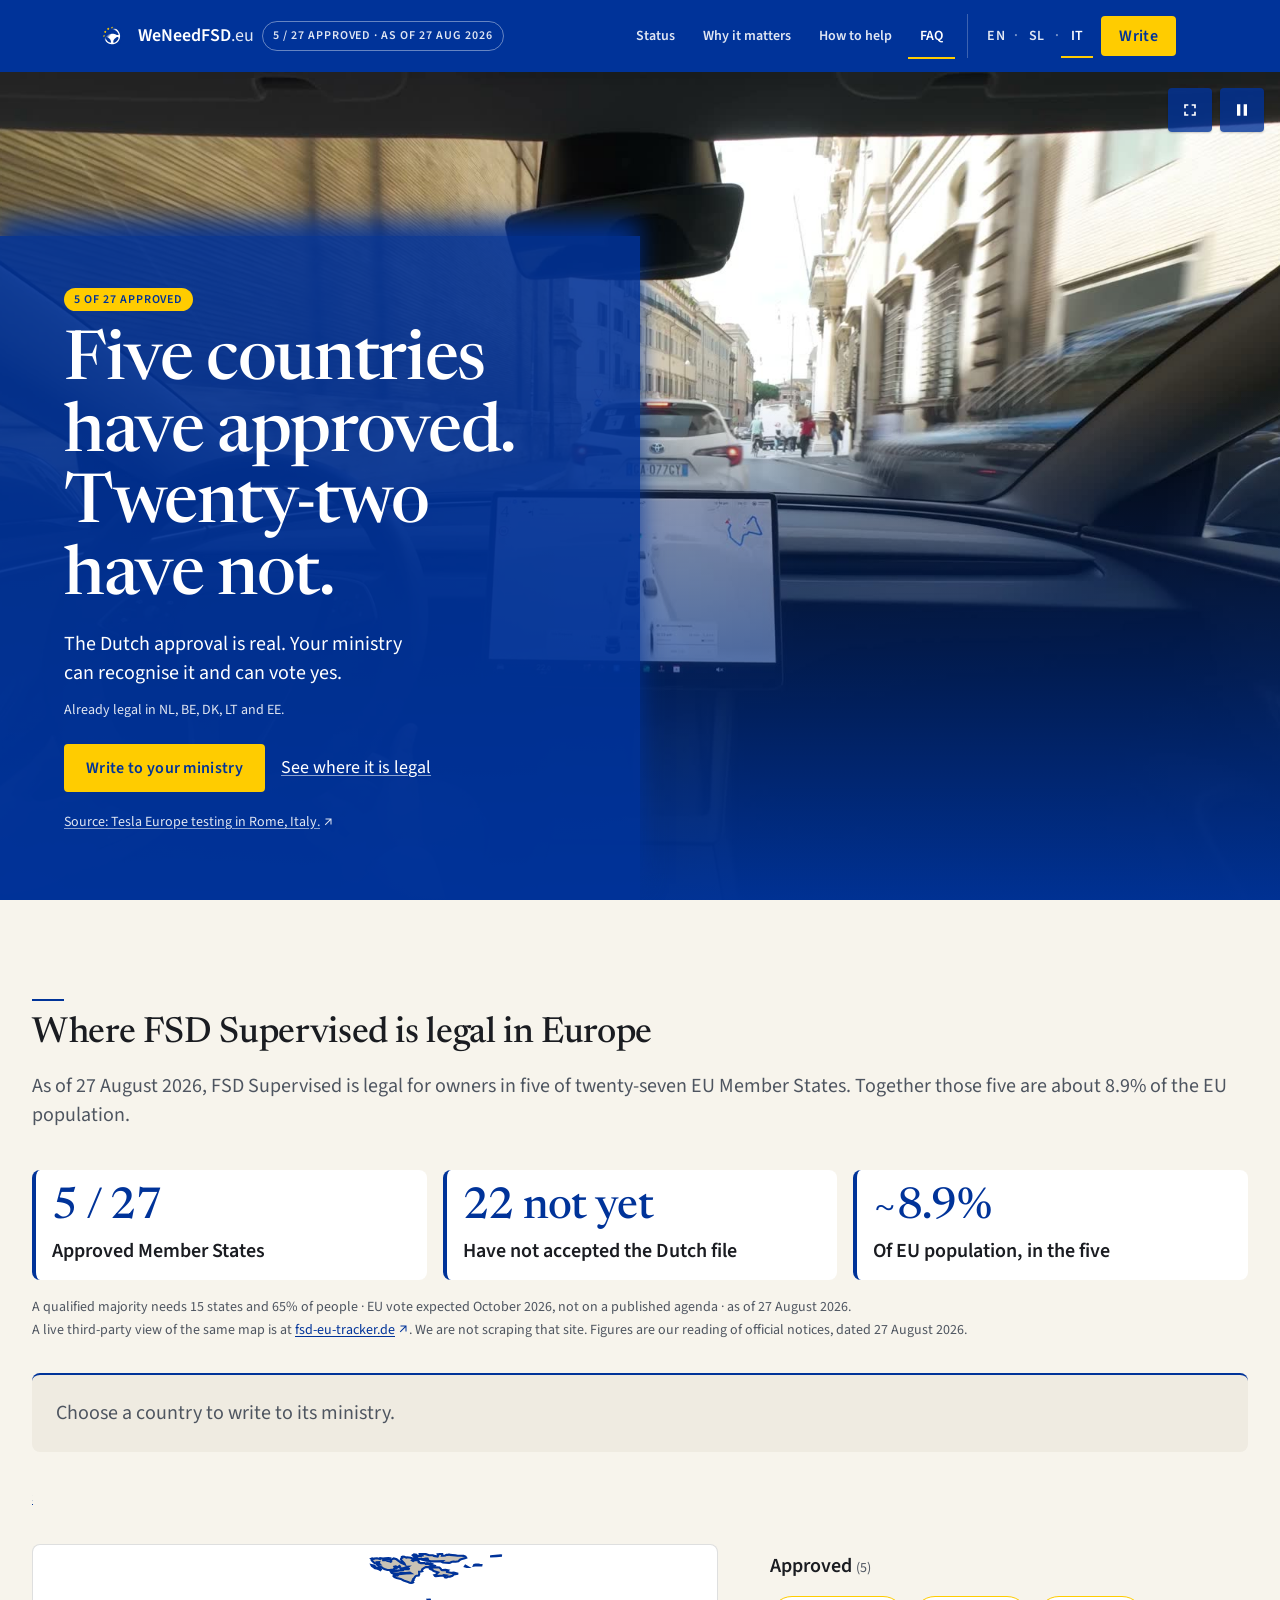
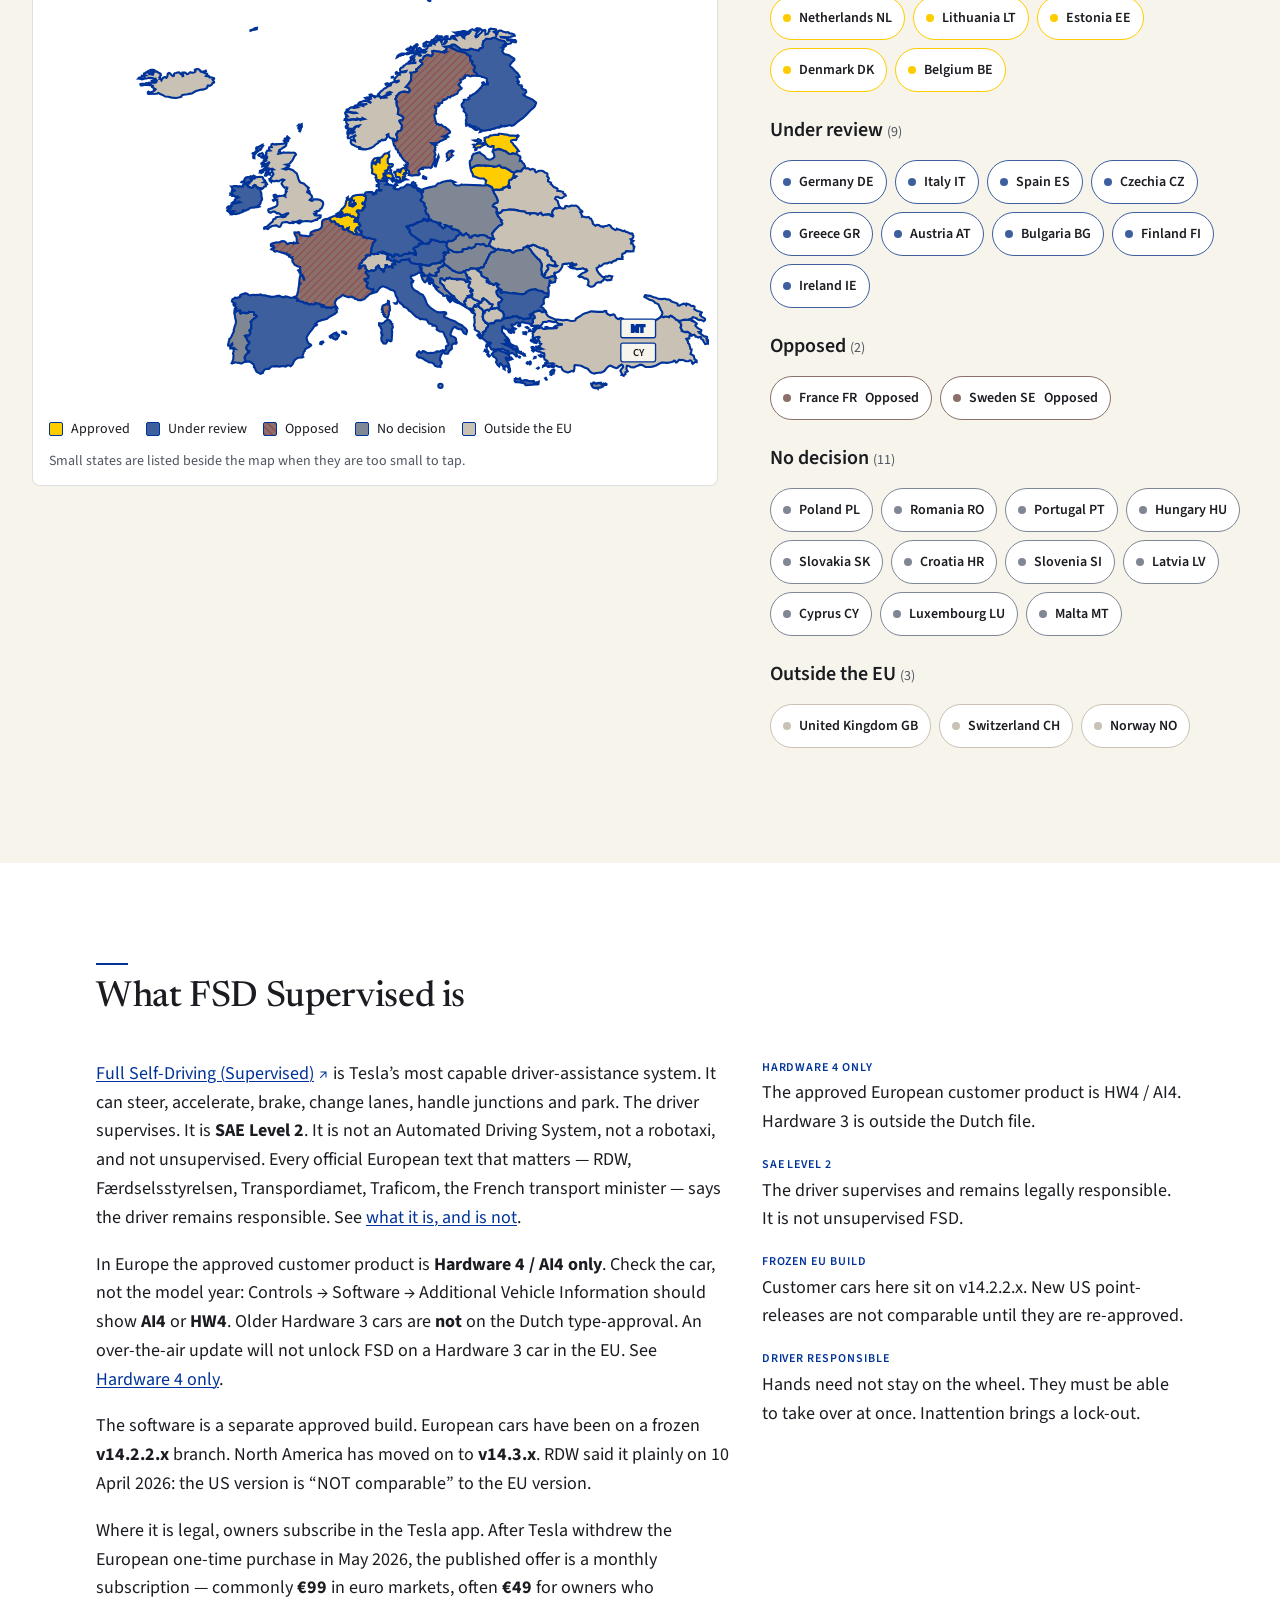
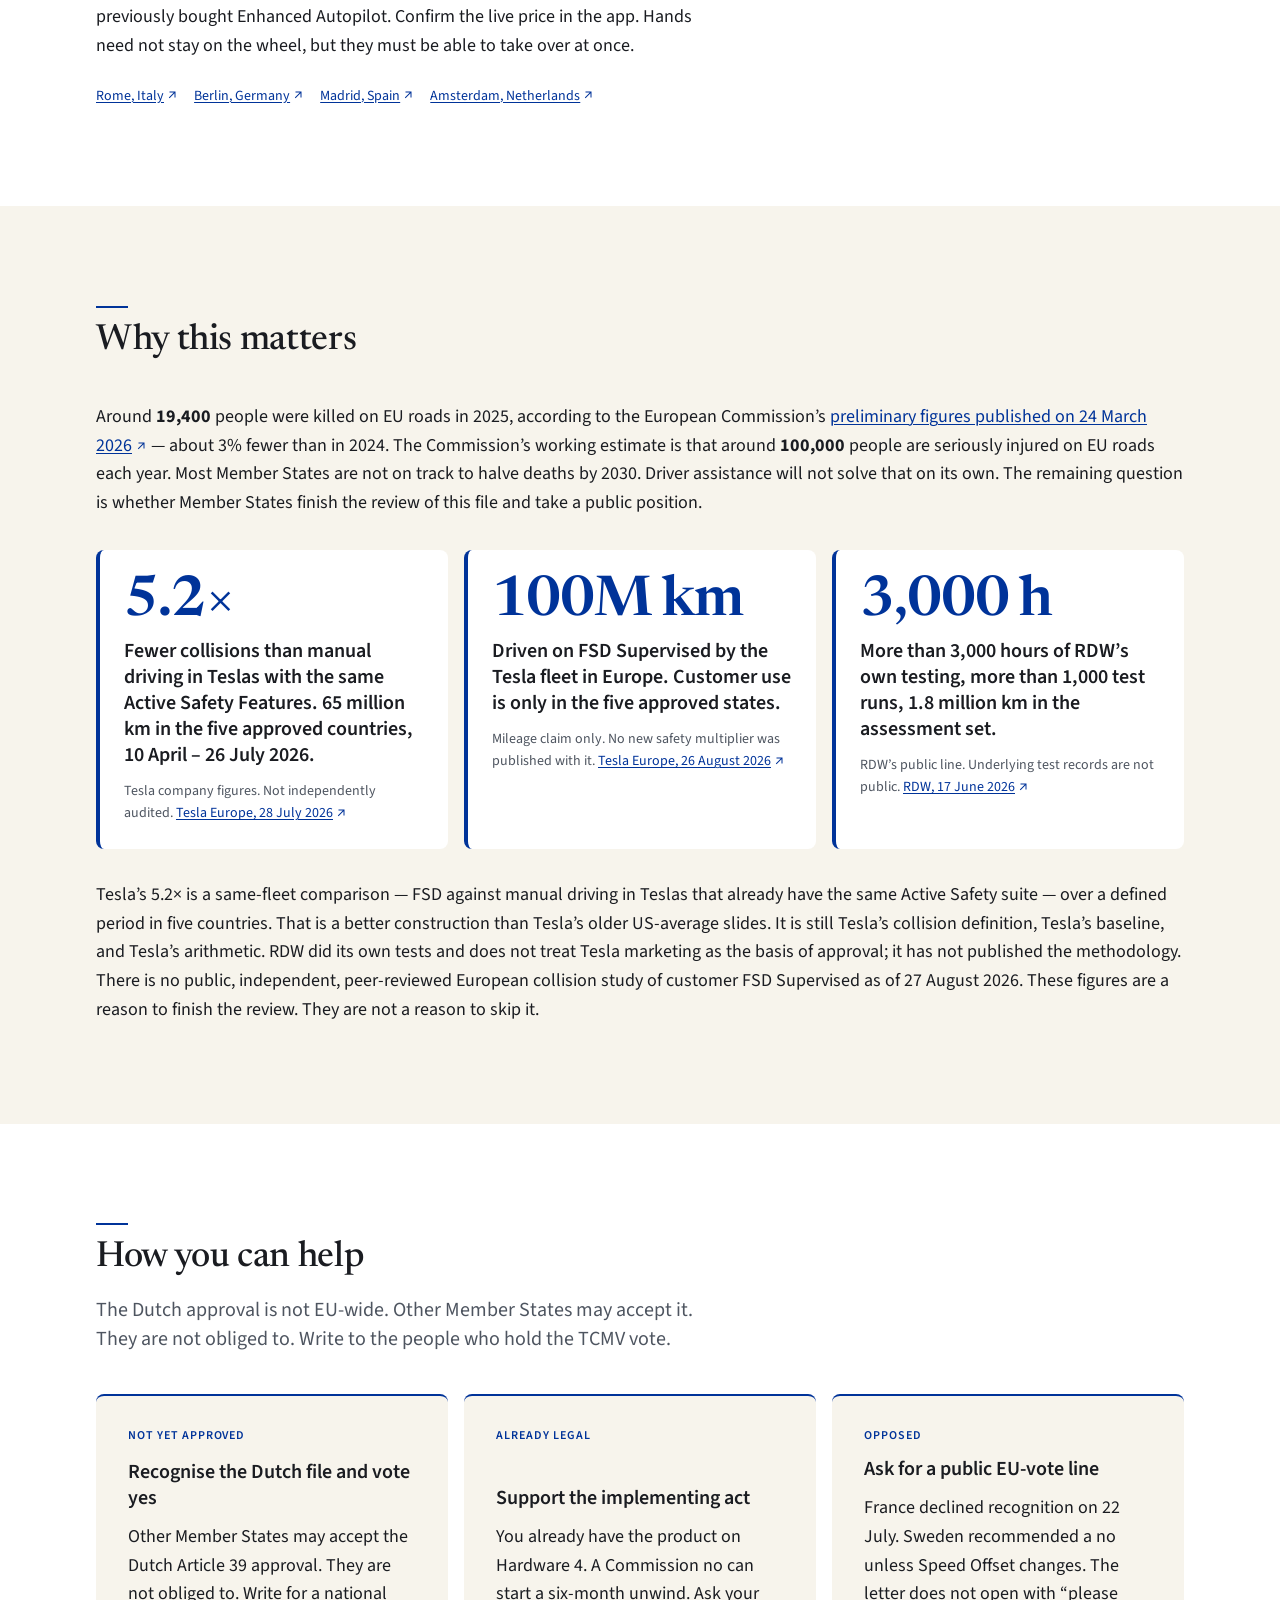
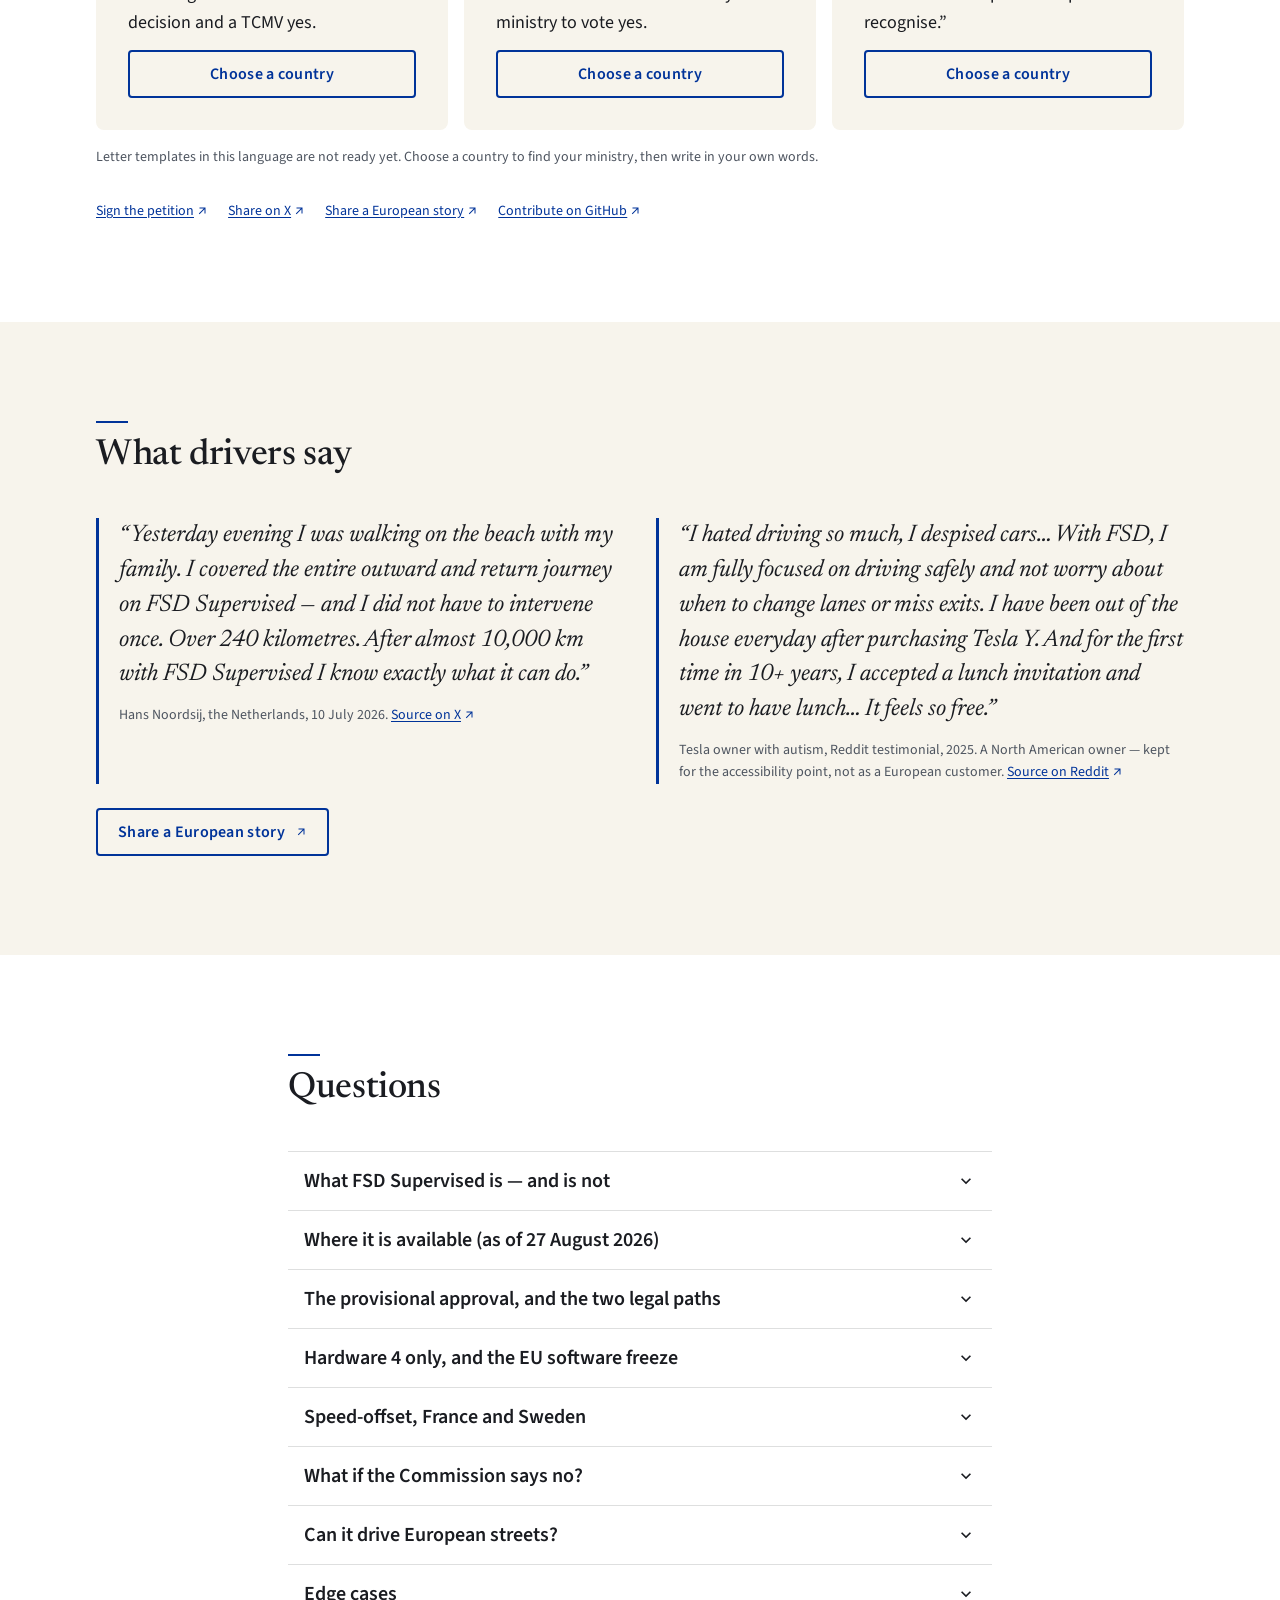
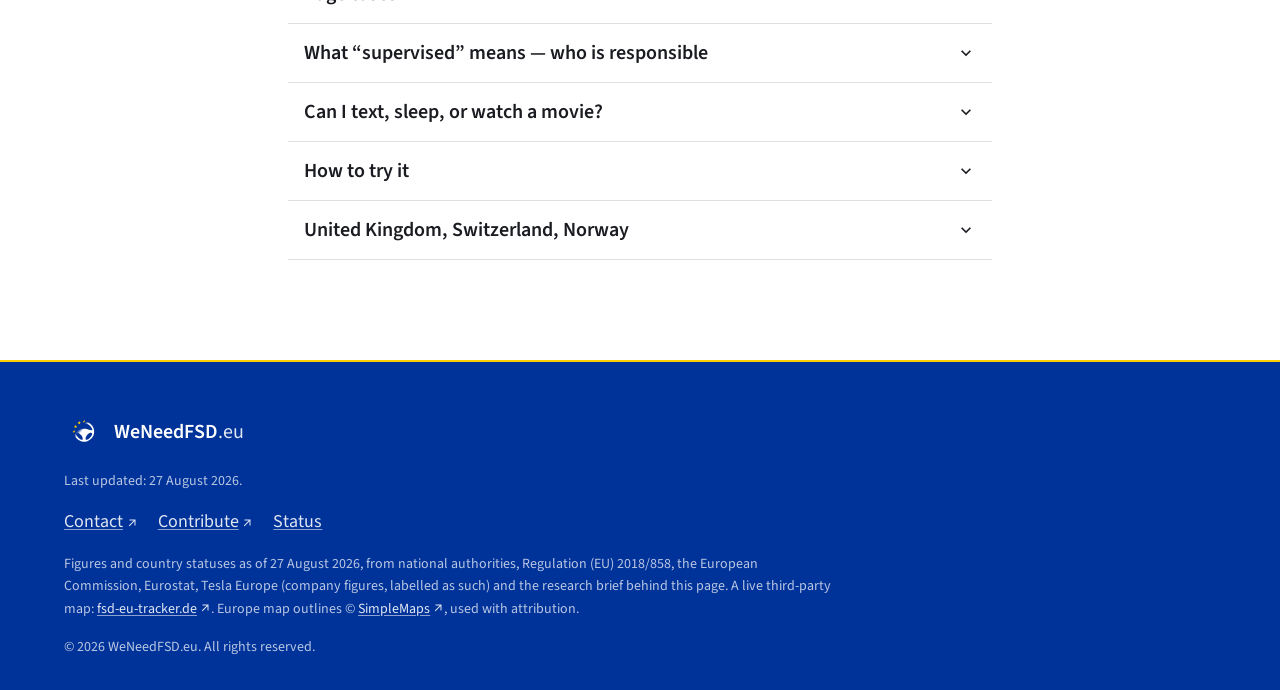
==== it/index.html @ e62af2af "Add path-based EN/SL/IT i18n rails. English at / is unchanged. /sl/ and /it/ are English clones so t" ====
<!DOCTYPE html>
<html lang="it">
<head>
  <meta charset="utf-8">
  <meta name="viewport" content="width=device-width, initial-scale=1">
  <title>WeNeedFSD.eu — Five countries have approved. Twenty-two have not.</title>
  <meta name="description" content="FSD Supervised is legal in five EU countries. Write to your ministry. A TCMV vote is expected in October 2026.">
  <meta name="keywords" content="Tesla, FSD Supervised, Europe, Article 39, TCMV, RDW, road safety, SAE Level 2, Netherlands, Germany, France">
  <meta property="og:title" content="WeNeedFSD.eu — Five countries have approved. Twenty-two have not.">
  <meta property="og:description" content="FSD Supervised is legal in five EU countries. Write to your ministry. A TCMV vote is expected in October 2026.">
  <meta property="og:image" content="../img/thumbnail.png">
  <meta property="og:url" content="https://weneedfsd.eu/it/">
  <meta property="og:type" content="website">
  <link rel="alternate" hreflang="en" href="https://weneedfsd.eu/">
  <link rel="alternate" hreflang="sl" href="https://weneedfsd.eu/sl/">
  <link rel="alternate" hreflang="it" href="https://weneedfsd.eu/it/">
  <link rel="alternate" hreflang="x-default" href="https://weneedfsd.eu/">
  <meta name="twitter:card" content="summary_large_image">
  <meta name="twitter:title" content="WeNeedFSD.eu — Five countries have approved. Twenty-two have not.">
  <meta name="twitter:description" content="FSD Supervised is legal in five EU countries. Write to your ministry. A TCMV vote is expected in October 2026.">
  <meta name="twitter:image" content="../img/thumbnail.png">
  <link rel="icon" href="../img/favicon.png" type="image/png" sizes="32x32">
  <link rel="apple-touch-icon" href="../img/favicon.png">
  <link rel="preconnect" href="https://fonts.googleapis.com">
  <link rel="preconnect" href="https://fonts.gstatic.com" crossorigin>
  <link href="https://fonts.googleapis.com/css2?family=Newsreader:opsz,ital,wght@6..72,400;6..72,500;6..72,600;6..72,400i&family=Source+Sans+3:ital,wght@0,400;0,500;0,600;0,700;1,400&display=swap" rel="stylesheet">
  <link rel="stylesheet" href="../css/styles.css">
  <script>
    if (window.matchMedia("(prefers-reduced-motion: reduce)").matches) {
      document.documentElement.classList.add("reduce-motion");
    }
  </script>
</head>
<body id="top">
  <a class="skip-link" href="#main">Skip to content</a>

  <header class="site-header">
    <div class="wrap site-header-inner">
      <a class="brand" href="/it/" aria-label="WeNeedFSD.eu, home">
        <img src="../img/logo.svg" width="32" height="32" alt="">
        <span class="brand-word">WeNeedFSD<span class="eu">.eu</span></span>
      </a>
      <p class="status-chip" aria-hidden="true">5 / 27 approved · as&nbsp;of 27 Aug 2026</p>
      <nav id="primary-nav" aria-label="Primary">
        <ul id="nav-list">
          <li><a href="#status">Status</a></li>
          <li><a href="#why">Why it matters</a></li>
          <li><a href="#help">How to help</a></li>
          <li><a href="#faq">FAQ</a></li>
          <li class="nav-write-mobile"><a href="#status" data-write>Write to your ministry</a></li>
        </ul>
        <nav class="lang-nav lang-nav--drawer" aria-label="Language">
          <a href="/" hreflang="en" lang="en" data-locale="en">EN</a>
          <span class="lang-sep" aria-hidden="true">·</span>
          <a href="/sl/" hreflang="sl" lang="sl" data-locale="sl">SL</a>
          <span class="lang-sep" aria-hidden="true">·</span>
          <a href="/it/" hreflang="it" lang="it" data-locale="it" aria-current="page">IT</a>
        </nav>
      </nav>
      <nav class="lang-nav lang-nav--bar" aria-label="Language">
        <a href="/" hreflang="en" lang="en" data-locale="en">EN</a>
        <span class="lang-sep" aria-hidden="true">·</span>
        <a href="/sl/" hreflang="sl" lang="sl" data-locale="sl">SL</a>
        <span class="lang-sep" aria-hidden="true">·</span>
        <a href="/it/" hreflang="it" lang="it" data-locale="it" aria-current="page">IT</a>
      </nav>
      <a class="btn btn-primary btn-compact" data-write href="#status">Write</a>
      <button class="nav-toggle" type="button" aria-expanded="false" aria-controls="primary-nav" aria-label="Menu">
        <svg class="icon-menu" viewBox="0 0 24 24" fill="currentColor" aria-hidden="true"><path d="M3 6h18v2H3V6zm0 5h18v2H3v-2zm0 5h18v2H3v-2z"/></svg>
        <svg class="icon-close" viewBox="0 0 24 24" fill="currentColor" aria-hidden="true" hidden><path d="M18.3 5.71 12 12.01 5.7 5.7 4.29 7.11 10.59 13.4 4.29 19.7 5.7 21.11 12 14.83 18.29 21.11 19.7 19.7 13.41 13.4 19.71 7.11z"/></svg>
      </button>
    </div>
  </header>

  <main id="main" tabindex="-1">
    <section id="hero" aria-labelledby="hero-title">
      <video id="hero-video" autoplay muted loop playsinline poster="../img/hero-poster.jpg" aria-hidden="true">
        <source src="../videos/rome.mp4" type="video/mp4">
      </video>
      <img id="hero-poster" src="../img/hero-poster.jpg" alt="FSD Supervised driving in Rome">
      <button type="button" class="hero-media-btn hero-media-btn--fs" id="hero-fs" aria-label="Watch larger" hidden>
        <svg viewBox="0 0 24 24" fill="currentColor" aria-hidden="true"><path d="M7 14H5v5h5v-2H7v-3zm12-9h-5v2h3v3h2V5zM7 7h3V5H5v5h2V7zm10 10h-3v2h5v-5h-2v3z"/></svg>
      </button>
      <button type="button" class="hero-media-btn" id="hero-pause" aria-label="Pause video">
        <svg class="icon-pause" viewBox="0 0 24 24" fill="currentColor" aria-hidden="true"><path d="M6 5h4v14H6V5zm8 0h4v14h-4V5z"/></svg>
        <svg class="icon-play" viewBox="0 0 24 24" fill="currentColor" aria-hidden="true" hidden><path d="M8 5v14l11-7L8 5z"/></svg>
      </button>
      <div class="hero-copy">
        <p class="hero-kicker">5 of 27 approved</p>
        <h1 id="hero-title">Five countries have approved. Twenty-two have not.</h1>
        <p class="dek">The Dutch approval is real. Your ministry can recognise it and can vote yes.</p>
        <p class="hero-locator">Already legal in NL, BE, DK, LT and EE.</p>
        <div class="hero-actions">
          <a class="btn btn-primary" data-write href="#status">Write to your ministry</a>
          <a class="text-link-on-navy" href="#status">See where it is legal</a>
        </div>
        <a class="hero-source" href="https://x.com/teslaeurope/status/1933091243711410387" target="_blank" rel="noopener">Source: Tesla Europe testing in Rome, Italy.<span class="visually-hidden">, opens in a new window</span><svg class="ext-arrow" viewBox="0 0 24 24" fill="currentColor" aria-hidden="true"><path d="M7 7h8.59L5.7 16.89l1.41 1.41L17 8.41V17h2V5H7v2z"/></svg></a>
      </div>
    </section>

    <section id="status" class="section section--paper" aria-labelledby="status-title">
      <div class="wrap-wide">
        <div class="section-head">
          <h2 id="status-title">Where FSD Supervised is legal in Europe</h2>
          <p class="dek">As of 27 August 2026, FSD Supervised is legal for owners in five of twenty-seven EU Member States. Together those five are about 8.9% of the EU population.</p>
        </div>

        <div class="status-counters">
          <article class="stat-card stat-card--compact" id="counter-approved">
            <p class="stat-value">5 / 27</p>
            <h3 class="stat-label">Approved Member States</h3>
          </article>
          <article class="stat-card stat-card--compact" id="counter-pending">
            <p class="stat-value">22 not yet</p>
            <h3 class="stat-label">Have not accepted the Dutch file</h3>
          </article>
          <article class="stat-card stat-card--compact" id="counter-share">
            <p class="stat-value">~8.9%</p>
            <h3 class="stat-label">Of EU population, in the five</h3>
          </article>
        </div>
        <p class="status-qualifier">A qualified majority needs 15 states and 65% of people · EU vote expected October 2026, not on a published agenda · as&nbsp;of 27 August 2026.</p>
        <p class="status-source">A live third-party view of the same map is at <a class="text-link" href="https://fsd-eu-tracker.de/en/" target="_blank" rel="noopener">fsd-eu-tracker.de<span class="visually-hidden">, opens in a new window</span><svg class="ext-arrow" viewBox="0 0 24 24" fill="currentColor" aria-hidden="true"><path d="M7 7h8.59L5.7 16.89l1.41 1.41L17 8.41V17h2V5H7v2z"/></svg></a>. We are not scraping that site.</p>

        <p class="visually-hidden" id="status-live" aria-live="polite"></p>

        <div class="status-layout">
          <div id="status-panel">
            <p class="panel-empty">Choose a country to write to its ministry.</p>
          </div>
          <a class="skip-list" href="#help">Skip country list</a>
          <div class="status-map" aria-hidden="true">
            <!-- Europe outlines: SimpleMaps free SVG (simplemaps.com/resources/svg-europe), used with attribution. -->
<svg xmlns="http://www.w3.org/2000/svg" viewBox="0 0 1000 684" aria-hidden="true" focusable="false">
  <defs>
    <pattern id="hatch-opposed" patternUnits="userSpaceOnUse" width="8" height="8" patternTransform="rotate(45)">
      <rect width="8" height="8" fill="#8B6F6A"/>
      <line x1="0" y1="0" x2="0" y2="8" stroke="#9B1B30" stroke-width="3.2" stroke-opacity="0.45"/>
    </pattern>
  </defs>
  <path id="map-AL" class="map-country is-noneu map-neighbour" data-iso="AL" d="M654.7 528.1l0.5 0.4 2 2.9 1.4 0.5 1.9 1.3 1.4 3.2 0.1 2.2-0.5 2.6 0.3 2.1-0.8 0.8 0.7 2 0.2 1.9 1.2 2.2 1.2 1.1 1.3 2.4 1.6-0.2 1.3 1.1 0 1.1 1.1 1.8-0.8 2.6-1.7 0.8-1.2 3.1-0.3 2-0.6 0.5-1.9 0.3-1.7 1.3 1 2.2-0.9 0.7-0.3 1.5-0.7 0.7-2.7-0.9-0.7-2.5-1.7-2.7-4.9-2.6-1.2-1.1 0.4-1.5-0.1-1.4-1.4-2.4 0.3-2.6 0.8-2.2-0.3-2.7 0.1-2.1-0.7-2.9 0.5-2.1 0.9-1.3-0.2-2.2-1.5-1.1-1.6-0.2 0-3.1-0.3-0.6 1.7 0-1.7-2.8 3.2-5.3 1.1 0.3 0.8 2.1 3.4-1.2z" pointer-events="none"/>
  <path id="map-AD" class="map-country is-noneu map-neighbour" data-iso="AD" d="M423.4 528.8l-2.8 1.1-0.7-0.4 0-2.1 0.9-0.7 2.6 0.6 0 1.5z" pointer-events="none"/>
  <path id="map-AM" class="map-country is-noneu map-neighbour" data-iso="AM" d="M974.6 572.4l-3.2-2.8-2.3-1.7-1.6-0.7-3.5 0.4-2.9-0.9-1.8-0.9 0.5-0.6-1.9-3-0.8-1.9 1-1.4 0.2-2.3-1.7-3.3-1.7-1.2-1.3-1.6 4.4-0.3 5.3-1.3 3.2 0.3 1.1-0.2 3.5-0.1-0.5-0.7 2.3-0.5 1.3 1.5 1.6 1-0.9 0.9 2.3 1 1.2 0 3.3 2.5 0 0.7-1.9 1.5-0.2 1.1 3.2 3.4 2.4 1.4 3.2 1.5 0.2 0.9-0.9 2.5-3 0 0.6 0.9 1.9 1.2 6.1 4.4 1.5-0.3 2.2 0.9 0.2 1.3-1 1.4 1.9 1.4 0.8 1.5-1.8 0.5 1.4 1.5 0.5 2.6-2.2-0.1-2.5 0.5-3-4.7 0.1-1-3.1-2.1 0.1-1.7-0.8-1.2-1.7 0.2-1.9 0.9-2.9-1.6-1.2 0.2-0.3-1.1-1.8-1.7-3.2 0.9z" pointer-events="none"/>
  <path id="map-AT" class="is-review map-country" data-iso="AT" data-status="in_review" d="M607.8 434.9l-0.9 2.4 0.1 0.8 1.6 2.9 2.3 2.9-0.6 0.7-0.6 1.9 0.7 2-3.9 0.3-2.5-0.9-1.3 1.4 2.6 0.7 0.5 1.1-0.5 1.4-2.2 1.2 0.4 1.5-0.5 0.7 1.1 1.6-0.3 1.8-2.5 0.5-1.8 1.7-1.3 0.9-0.1 1.9-2.4-0.5-1.6 0.2-2.3 1.1-2.8-0.2-2.6 0.2-1.9 0.7-1 1.3-3 1.2-5-0.7-5-0.9-2.6-0.5-4-0.3-8.6-1.5-1.1-0.5-3.1-3.5 0-2.3-4.7 1.5-3.1-0.2-3.4 0.3-1.4 0.6-1.2 2.2-1.1 0.4-2.1-0.4-0.9-0.8-3-0.3-0.5-1.5-0.8-0.3-2 1.9-2.3-0.4-1.5-0.8-0.4-1-3.3-0.8 0.3-0.8-1.1-2.5 1-3-0.9-0.7 1.7-0.5 0.7-0.5 3.5 1.6 0.9 1.4 1.2 0.3-0.1 1.3 1.6-0.5 1-1.6 0.2-1.9 2.8-0.1 2.7 0.4 1.4 1.9 3.8-0.5 1.1-0.9 3.9-1.5 5.7-0.5 0.1-1.4 2 0.3 1.5 0.8 2.5-0.5 1.1 0.5 0.2 1.1 1.2 0.9 1.7 0.4 0.3-1.5-0.3-1.9-1.7-0.3 0.6-1.3-0.1-1.3-2.5-2.8 0.6-1.3 3.1-1.8 2.9-0.8 1-1 0.7-2.9 2.3 0.9 1.3-0.9 0.2-2.8 2.2 1.2 0.8 1.3 3.9 0.4 1.4-0.7 2.5 0.4 0.1-1.1 1.3-1.6 1.2 0 0.3-3.2 1.2-0.2 1.6 0.8 1.4-0.4 4.8 1.7 1.5-0.1 3 1.7 3.8 0.2 1.2-0.9 5.1 1.5 1 1.6z"/>
  <path id="map-BE" class="is-approved map-country" data-iso="BE" data-status="approved" d="M470 401.8l1.6-0.5 0.8 0.8 1.2 0.1 3 2.3-0.4 1.5 1.7 0.7 0.4 2-2.3 1.3-0.6 1.7-1.7-0.7-1.3 1.3-1.4 2.5-0.2 1.7 2 2.4-1.1 1.7-3.4 0.4-2.8-2.6-3.3-1.5-1.7-0.1-0.4-2-0.6-0.6 0.8-2.7-1.9 0.6-0.5 1.4-1.3 0.6-2.2 0.3-2.3-0.3-0.5-0.6 0.7-1.4-0.7-0.7 0.4-1.6-1.6-1.1-3.6-0.4-0.9 0.3-0.6-2-4.2-1.1-0.5-2-1.6-1.8-3.2 1-2.9-2.4 0-1.2-0.9-2.2 5.1-2.5 4.7-1.7 0.3 1.3 1.2 0.7 1.2-0.6 3.9 1.1 3.2-1.5 0.6-1.2 2.1 0.3-0.2-0.9 1.4-0.7 1.5 0.8 1.5-1 1.1 1.3 2.5-0.8 0.5 1.6 2.6 1.4 1.9-0.4 1.7 1.3 2.6 1.1-1 2.9-1.1 1.3 0.7 1.1z"/>
  <path id="map-BG" class="is-review map-country" data-iso="BG" data-status="in_review" d="M759.6 509.6l0.2 3.7-0.9 1.8-2-0.6-2.2 0.5-1 2-1.2 1.2 0 2.6 0.4 4.2-1.6 0.7-2.9 3.7 3 1.8 1.7 2.2 2.4 2.5 0.5 1.2-1.7-0.2-0.9 0.4-1.8 0-1.5 0.6-3.4-2.5-3.5 0.3-1.5 1.1-3.4 0.4-1 2.2-1.9 0.3-0.3 1.4-1.6-0.5-1.6 1.1 0.7 1 0.9 2.7-0.2 0.8-2.5 1.2-1.8-0.3-3.2 0.4-3.4 0.9-1.7-1.1-3.7-1.2-0.9 0.6-2.4-1.4-1.2-1.7-1.6 0.5-4.2-0.1-0.2 0.9-1.9 0.2-3 1.1-2.6-0.2-2.4 0.2-1 1-3-0.2 0-4.2 0.5-1.7-0.9-1-1.7-3.3-3.4-1.8-3.3-3.2 1-0.3 1.1-1.7-1.4-2.9 0-3.3 1.1-0.6 1.8-0.1 1.1-1.6 1.6-1.7 0.3-1.4-1.6-1-1.3-1.6-2.9-1.5-2.4-3.9-0.6-2.4 0.4-2.3 2.1-1 0.2-1.9 0.9-0.7 4.3 2.5-1.8 2 0.9 1.8 3.7-0.6 3.9 0.3 5.3 1 3.5 0.4 2.5-0.5 9.4 1.7 4.2 0.2 2.3-0.6 1.6-0.9 1.2-1.6 3.3-2.1 3.2-1.2 4.4-0.9 2.9-0.4 4.5 2.3 3.2 0.4 0.9 0.6 1.7-0.5 2.5 2.6 2.2 0.7 2.6 0.5 2 0z"/>
  <path id="map-BA" class="map-country is-noneu map-neighbour" data-iso="BA" d="M638.2 492.2l2.8-0.7 1.5 0.8-0.5 2.5-1.6 2.7-0.1 2.6 0.5 0.8 2.4 1.2 3.3 2.9-0.3 0.8-3.1-0.1-0.5 0.8 3.2 3.7-0.2 2.2-2.5-0.3-0.7 0.8-3.2 0.5 1.4 2.2-2.3 0.2-2 1.7-0.5 1.7 0.1 1.5-1.7 0.2-0.5 0.7 0.6 3 1.1 1.6-0.1 0.8-1.1 1-1.7-0.7-6.2-3.8-0.6-0.9-1.6 0.1-1.1-0.6 0.3-1.6-3-2.5-1.5-1.6-0.4-2.2-2.4-1.1-5-4.1-1.7-2-2.8-2.3-2.3-2.4-1.3-4-3.4-3.2-1.9-1.3-0.1-1.4 0.3-5 1.2-0.6 1.8 0.4 1.7 1.8 1.8 1 2.7-3.2 3.2 0.3 1.5-1.2 2.7 1.6 2.5 0.1 2.8 0.7 1.7-0.6 1.6 1.3 2.2-1 1.8 0.3 1.8-0.2 2.6 0.7 2.2 0.2 1.1 0.8 1.3 2.2 2.2 0.2z" pointer-events="none"/>
  <path id="map-BY" class="map-country is-noneu map-neighbour" data-iso="BY" d="M724.5 321.5l1.8 1.3 1.2-0.4 1.9-0.1 3.1 2.2 1.6-0.9 1.5-0.3 3.6 1.2 0.2 2.3 1.7 1.5 2.1-1.3 2.7-1.1 3.4 0 2.7 0.9 2.4 1.8 3.5 1.4 0.4 2.5-0.6 1.8 2.1 2.1 0.5 1.3-1.3 2 0 2 4.1 2 0.5 0.5-0.5 1.8 1.4 0.6 1.8 2.4 1.5 1.4 4.9 2.1 0.7 0.8-0.4 2.8 5.3 0.5 3.2 1.3 0 1.1 0.7 1.1 2.8 1.4 0.6 1.7-2.6 1-0.3 0.9-3 1.8-3.5-0.2-2.4-1.5-2.9 0.1-1.4 2.7 3.9 3.3 0.6 1-0.2 1.5 1 1.5 0.5 3.3 1.6 1.4 1.3 1.8-5-0.1-1.4 0.8-1.7-0.4-1.1 0.5-2.2 2.3-0.8 1.2-1 3.3 1.8 3.6-0.8 1.4-2.7-0.9-0.5-1.2-2-1.1-7.1 0.6-2.3 0.8-0.6-0.5-2.5-3-3.8 1.6-0.6 1.1-1-0.3-0.8-1.3-5.1-1-1.9 0.7-1.9-0.5-1.2 1.7-0.8-1.4-1.1-0.4-3 0.1-1-0.3-1.8-2.1-2.3 0-6.1-0.9-6.5-1.5-7.8-0.4-2.4 0.1-2.3 0.5-5.9 0.5-0.8 1.4-1.6 1.6-1.9 1.2-1.1-0.5-1.9-0.3-1.1 0.5 0.1 1.4-1-1.6-0.1-1.3 0.8-1.5-0.4-1.1 0.2-2.4-0.8-1-1.8-1-3.3-1.3 0-1.2 2-2.7 0.8-0.5 4-1.7 0.6-1.6-0.9-3.9-1.7-3.6-2.9-4.9-2.1-5.1 2.9 0.4 1.6-0.3 3.7-0.3 1.6 0.9 3.3-1.3 1.8 0.1 0.8-2.6 2 0.2 1.4-1.2 2.1-0.5 1-0.7 1.7 2.3 2-0.2 0-1-0.9-1.1-1.9-0.5 0.5-2 1-1.5-0.4-2.3 1.1-3 2.6-0.6 0.8-0.6 1-2 3.6 0.1 0.4-1.1 1.3-1-3.9-1 0.7-3.1 0-1.8 2.6-0.6 1.2-1.5 1.1-0.3 3 0.4 3.1 0.1 0.4-1.7 2.5-2.4 1.4-0.8 1.3-0.2z" pointer-events="none"/>
  <path id="map-CH" class="is-noneu map-country" data-iso="CH" data-status="non_eu" d="M514.1 449.1l0.8 1.1 2.6 1.3 1.2 0 0.9 0.7-1 3-0.5 1.5 0.1 1.7 1.2 0.1 3.3 0.8 0.4 1 1.5 0.8 2.3 0.4 2-1.9 0.8 0.3 0.5 1.5-0.5 3.1 0.5 1.8-1.9-0.2-1-0.9-1.3 0.3-0.6 1.8 1.5 3.5-1.2 0.3-1.4-1.9-0.7-0.1-2.9 1.1-2-0.8-0.8-2.1-2 0.1 0 2.9-0.5 1.1-2.2 2.6-0.2 1 0.7 1.7-1.2 0.7-0.9-1.4-1.3-1.2 0.4-1.2-2.2-0.6-2.4-2-0.2-2.5-1-0.6-3.4 2.9 0.6 1.5-1.6 2.2-2.4 1.4-3.1-0.8-2.6 1-2.4 0.5-1.4-0.7-0.9-1.4-2.3-2.3 0.5-1.7-0.8-2.2-2.2-0.3-1.9 0.1-2.3 1.5 0.5 1.3-2.3 1.6-1.4-0.1 0-1 1.5-1 0.3-1.5-0.8-0.7 1.1-2.9 3-2.2 0.5-2.9 2.1-0.9 3.8-4 0.6-0.9-1.3-1.1 1.8-1.4 1.1 0 0.8 0.8 2.7-0.3 0.8-1.4 1.5-0.7 1 0.3 2.8 0.1 3.3-0.6 2.6 0.2-0.2-1.5 1.3-1.2 1.3 0 1.4 1 0.8-0.2 1.1 0.9 3.7-0.2z"/>
  <path id="map-CZ" class="is-review map-country" data-iso="CZ" data-status="in_review" d="M578.9 400.5l2.1-0.4-0.1-1.9 3.3 0.8 0.3 1.1 1 1.1 4.6 1.1 2.7 1.1 0.8 0.9 3.2-0.7 1.8 1.2-0.7 1.1-1.6 1.2 1.6 0.9 2 1.8 1.5 1.9 1 0.4 3.5-2.5-1.7-2.4 1.3 0 2.2 0.6 3.3 1.9 3.6-0.7 0 1.6-1.4 0.5 2.7 2.3 1 0.6 1.8-1 3.5 1.8 0.5-0.2 2.7 0.8 0.5 1.8 2.8 2.2 0.5 1.6-2.8 0.3-2 1.5-0.6 0.8-2.3 1.2-0.7 3-1.6 0.8-2.1 1.9-1.5 0.7-1.7 0.2-3.6-0.5-1.4 1.2-1.1 2.8-1-1.6-5.1-1.5-1.2 0.9-3.8-0.2-3-1.7-1.5 0.1-4.8-1.7-1.4 0.4-1.6-0.8-1.2 0.2-0.3 3.2-1.2 0-1.3 1.6-0.1 1.1-2.5-0.4-1.4 0.7-3.9-0.4-0.8-1.3-2.2-1.2-0.6-0.7-2.9-2.2-1.3 0-1.3-1.6-2.5-1.5-2.9-2.6-1.3 0-2.3-2-1.8-2.7-1.4-1.5 1.2-1.7-0.6-1.6-2.3-1.3-2.5-3.4 0.5-0.7 1.9 2 1.9-2.6 1.1-0.6 2.6-0.6 2.1 0.4 0.8-1.3 2-0.3 0.6-1 1.6-0.7 1.1 0.1 0.6-1.2 4.4-1 3.5-1.5 1.9-0.6-1.5-1.5 0.8-0.6 2.2 0.4 1.5 1.5 0 0.9 1.4 0.6 0.9-0.7z"/>
  <path id="map-DE" class="is-review map-country" data-iso="DE" data-status="in_review" d="M567.9 355.2l-3.4-0.1-0.2-1.7-1.1-1-0.1-1 4.7 2.6 0.1 1.2z m-34.8-8.1l-1.8 0-1.4-0.7 0.8-1 1.7 0.4 0.7 1.3z m28.3 0.5l-1.3 0.7-1.3 0-1.3 1.3-2.1-1.1-0.5-1.1 0.1-2.2 0.6-1.4 2-0.9 0.9 1.2 1.7 0.6-0.5 1.7 1.7 1.2z m-46.6-6.6l1.8 0.7 1.6 1.6 0.1 1.4-1.7 1.6 3.2-0.3 0.8 1.2 1.7-0.4 4.5 1.8 3.2-0.9 0.7 1.4-0.6 1.5-2.2 1.6 1.4 1.2 2.1-0.2 3.6 0.9 3.3-2.5 1.1-0.5 3.6-0.3 5.1-4.5 5.3 0.9 1.5 1.9 3.7 2.1 3.2-0.2 1.3 2 0.8 2.5 1.9 1.3 2.8 0.5 0.7 2.6 1.8 4.1-0.3 2.7-1.9 1.8-0.7 1.6 1.6 1.4 3.3 2.1 1.4 1.7-0.6 2.6 2 2.3 0.8 1.9-0.7 2.6-0.8 1.1 1.9 3.1 0 1.6 2.2 0.9 1.6 3.2-0.4 2.3-1.6 3.6-0.9 0.7-1.4-0.6 0-0.9-1.5-1.5-2.2-0.4-0.8 0.6 1.5 1.5-1.9 0.6-3.5 1.5-4.4 1-0.6 1.2-1.1-0.1-1.6 0.7-0.6 1-2 0.3-0.8 1.3-2.1-0.4-2.6 0.6-1.1 0.6-1.9 2.6-1.9-2-0.5 0.7 2.5 3.4 2.3 1.3 0.6 1.6-1.2 1.7 1.4 1.5 1.8 2.7 2.3 2 1.3 0 2.9 2.6 2.5 1.5 1.3 1.6 1.3 0 2.9 2.2 0.6 0.7-0.2 2.8-1.3 0.9-2.3-0.9-0.7 2.9-1 1-2.9 0.8-3.1 1.8-0.6 1.3 2.5 2.8 0.1 1.3-0.6 1.3 1.7 0.3 0.3 1.9-0.3 1.5-1.7-0.4-1.2-0.9-0.2-1.1-1.1-0.5-2.5 0.5-1.5-0.8-2-0.3-0.1 1.4-5.7 0.5-3.9 1.5-1.1 0.9-3.8 0.5-1.4-1.9-2.7-0.4-2.8 0.1-0.2 1.9-1 1.6-1.6 0.5 0.1-1.3-1.2-0.3-0.9-1.4-3.5-1.6-0.7 0.5-2.2-1.2-5.1-2.3 1 1.6-3.7 0.2-1.1-0.9-0.8 0.2-1.4-1-1.3 0-1.3 1.2 0.2 1.5-2.6-0.2-3.3 0.6-2.8-0.1-1-0.3-1.1-1.3 0-1.5 0.6-2-0.2-2.4 0.3-1.5 1-1.8 1.4-5.5 3.5-3.8-0.1-1.3-1.6-0.6-4.8-0.8-2-1.4-3 0.6-2.1-0.1-0.3-0.9-1.4-0.4-1.8 0.7-3.5-4.3-1.4-0.1 0.6-3 0.9-0.9 0-1.4-2.8-1.1-1.5-1.6-0.3-2.2 0.6-1.7 2.3-1.3-0.4-2-1.7-0.7 0.4-1.5-3-2.3 0.6-2.4-1.9-1.2 0.5-0.8 2.2-1.6-0.7-1.2 1.3-2.8 0-1.2-3.1-4.1 0.7-1.1 1.8-0.7 2.3 0.8 4.5-1.3 0.7-1-1-0.9 0.3-0.9 2.6-1.6 0.6-2.6-0.8-1-2.6-0.3-0.7-1 0.6-1.6 3.1 0.1 1.1-3.8 0.7-1.7-0.1-4.3-1.7-1.4 0.5-2.7 1.1-1.4 0.9-0.4 4-0.3 4.5 0.1 1.9 2.2-0.6 1.2 1.6 0.3 0.9-2.4 1.4 0.8 1.1-0.1-0.5-1.7 0.2-1.6 0.9-1.4 3.3 0.6 3.6-0.3 0.1-0.6-2.8-0.5-0.9-1.1-0.2-3.9-1.5-0.8-1.6 0.3 0-1.5 3.4-1.1 0-1-3.4-3.8-0.2-1.6 2.7 0.1 5.2 1.3 3.1-0.7 1.5 0.4z"/>
  <path id="map-DK" class="is-approved map-country" data-iso="DK" data-status="approved" d="M533.5 340l2.1 1 2.4 0.3 0.4 1.9-3.5 0.7-5.1-2.1 0.1-2.5 2.3-0.2 1.3 0.9z m13.7-1.1l-2.3 0.1-1.9 1-0.3-1.2 1.6-1 1.2 0.2 1.7 0.9z m-28.8 1.2l-1.2 0.2-1.7-0.5-0.6-2.3 2.7 1.1 0.8 1.5z m8 2l-1.4-1.5 2.5-2.9 0.7-0.2-1.8 4.6z m50.1-4l-2.4-0.2-2.4-1 0.1-2 0.5-0.9 4.5 2.3-0.3 1.8z m-52.1-8.7l2.3 4.3-0.1 2.8-1.8 1.2-2.1 0-5.4-1.7-1.7-2.9-0.1-2.3 4.8-1.4 2.6 0.8 1.5-0.8z m23.3 0.2l-1 0.6-0.7-0.9 0.9-0.9 0.8 1.2z m-23.9-2.8l-0.9 0 0-3 1.5 1.6-0.6 1.4z m22.6 0l0.1 1.5-0.7 0.7-2 0.7-1.1 1.8 2 1.2 0.5 1.5-1 0.7-2.6 0.7 0 5.6-2.2 0.6-1.5-2.1-0.1-0.9-1.3-3.1-2-0.4-2.2 0.1-1.5-1.8 0.1-2.1-1-2-1.3-0.6 0.4-1.4 3.1-0.2 1.5-1.9 0-0.9 1.8-0.2 0.8 0.7 0.1 2.6 1.6 0.5 1.1-2.9-0.9-1.1 3.9-2.2 1.1-0.1 3 0.9-0.4 2.1 0.7 2z m-31.6 14.2l-1.5-0.4-3.1 0.7-5.2-1.3-2.7-0.1-0.5-2.1-0.8-1.4 1.1-0.3-0.9-3.9-3.2-1.3-2.5-1.4 0.5-5.6-1-2.3 0.1-6.9 1.3-0.1 3.1 0.8 1.5 0.9 0.6-1.9 1.6-1.6 2-0.8 1.6 1.3 0.3-4.5-1.6-0.5-1.3 0.4-1.3 1.9-1 2.4-1.9 0.2-1.5 0.7-2.4-1.4 0.1-1.4 1.6-1.9 2-1.9 2.2 0 1.6-0.6 3.9 0.1 2.8-1.3 2.8-3.6 1.5-1.5 3.3-0.5 3-1.7-0.8 2.5 1.2 1.7 0 3-0.9 1-1.4 2.5 0.2 5.6 2.5 1.5 4.1 0 1 1.1-0.7 2.2-2.6 1.4-0.9 0-1.4-1.1-1.1 0.9-1.2 5.1-2-0.1-1.2 0.5 1.4 1.2-1.3 0.8-3.4 3.1 1.1 3.4-0.2 0.9-1.5 1.3-0.6 1.1 2.3 0.3 1.3 2.9z"/>
  <path id="map-EE" class="is-approved map-country" data-iso="EE" data-status="approved" d="M655.5 285.3l3.9 0.2 4 1.8-1.8 0.7-3.7 2.5-0.3 0.5-2.6-0.1-1.4 0.2-1 0.9-0.9 2.8-1.6 0.5-0.3-0.9 1.6-1.8-1.5-1.4-1.9-0.7 0.9-1.8-1.6-1.6 1.5-0.2 1 0.5 2-0.5 0.5-1 3.2-0.6z m8.3 1l-0.9 0.2-2.4-1.1 1-1 1.9 0.5 0.4 1.4z m-5.4-4l-0.8 0.7-0.9-0.6-0.9 1.6-1.3 0.3-1.9-2.5-2.9-0.5-1.3-0.7 4.5-0.4 1.2-1.6 1.3 0.1 0.4 0.9 2.1 0.3 0.9 1-0.4 1.4z m53.2 18.9l-1.9-0.2-3.4-1-4 1.2-2.8-1.1-3.5-2.7-0.6-0.7-2.3-0.5-5.6-2.5-1.1 0.7-1.5-1-8.4 2.8 1-3.4 0.1-3.6-2.3-0.4-0.9 1.3-1.3 0.3-4.1-1.3-1.2-2.1-1.6-1.1-0.8-1.2 0-1.8-1.5-2 0.7-1.1-0.7-2.8 3-1.2 3.3-0.2 0.9-1.3 2-1.3 2.3 0.2 3.1-1 6.3 0.1 0.4-1.7 3.2 0 7.6 1.2 1.8 0 2.8 1.2 1.4 0.3 4 0 6.3 0.5 1.2-1 1.5 1.2-1 1.4-1.2 0.4-0.9 3.2-0.8 1-1.7-0.3-2.5 0.2-2 0.5-1.3 1.1 0.1 1.1 2.6 2.3 1.4 2.8 2.6 2.2 0.8 1.3 2.4 2.9 1.8 2.5-2.3 0.6-1.2 2-0.2 2z"/>
  <path id="map-FI" class="is-review map-country" data-iso="FI" data-status="in_review" d="M646.5 260l2 0.2-0.6 2.8-2.3-1.8 0.9-1.2z m-1.9 0.5l-2.1-0.6 0.9-0.8 1.2 1.4z m-6.5-2.7l-1.5 0.7-0.3-1.7 1.8 1z m25.5-62.9l-1.5 0.5-1.3-0.3-0.2-0.9 2-0.6 1 1.3z m30.1-54.6l-3.7 1.3 1.6 0.8 0.8 1.2-2 3.2 0.1 0.6 3.1 4 7.2 1.7 2.3 1.8 3.6 2.3 1.8 0.9 0.1 1.9-3 3-2.6 3.1-1.2 1.7 0.4 1.7 2.6 2.1 2.3 2.2 3 3.5 3 2.5 3 4.2 0.4 1.4-3.7 0.7 1.2 0.9-0.6 1.3 0.3 1.9-0.5 1.5 1.9 0.3 0.3 1.3-1.7 1 0 0.9 1.4 1.7 1 0.6 3.2 0.6 0.9 1.6-1 1.7 1.8 2.2 4.5 1.8 0.7 1.3 0.2 1.7-2.4 3-2 0.8 0.7 0.8 4.5 2.6 6.6 2.9 2.6 1.3 2.1 1.9 2.2 1.6 0.5 1-1.6 4.5-0.7 1.2-2.2 2.2-3.4 2.8-2.3 2.3-5.3 5.9-1.9 1.5-2.1 2.2-4.9 3.3-0.7 0.8-2.5 1.5-5.6 5.2-3.5 1-2.6-1.1-1.8 0.2-1.2 0.8-2.5 0.2-2 0.6-1-0.7-0.7 0.6-1.9 0.2-2-1 0.3 1.5-3.3 1.5-0.8-0.9-2 1-2.1 0.2-1.1 0.8-5.9 1.1-1.5 1.3-1.2-0.3-6.7 1.1-2.9-0.2-2.7 2-1.8 0.4 1.5-3-2.4-1.1-1.2-1.6-0.7 0.4-0.3 1.5-1.5 0.8-2-0.1-0.4-2.4 0.8-2.3-3.6-0.6-3.8-1.4-0.9-0.1-0.7-1.3-2 0.9-2.1-0.9-1.7-5.3 0-1.3 0.9-1.6-0.1-3.4-0.6-2 1.1-0.6-0.9-1.6-2.2-3-1.6-1.1 0.5-3.3-0.6-1.6-1.9-1.1-1.1-2.9 0.6-2.4 2.4-2.2 0-1.2 0.9-1.1-0.5-1.3 2.7-0.5 1 0.4 2.4-0.4 1.9-1-1.1-1.8 1.5-0.7 1.2-1.2-0.1-1 2.3-0.5 2.4-1.9 2.3-1.1 2.3-1.9 1.1-0.1 0.3-1.3 2.5-1.9 0.8-1.6 2.3-1.8 2.2-3.9 3.8-1.2 3.8 0.3-0.6-1.7 1-0.3-0.6-1.3-1-0.6 0-4.6-1.3-0.9-4.5-1.6-1.7-0.1-1.2-1.2-4.6-0.7-1.6-2.5-1.9-2.2-1.8-0.6-1.3-2.6 0-1.3 1.5-1.3-0.1-1.8 0.7-1.4-0.6-0.9-3.3-2.6-0.8-1.6 0.1-1.1 1-0.8-0.6-1.3-2.8-0.4 0.3-1.9-0.7-1.4-0.4-2.4 1.1-1-1.8-0.9-1.9-1.5-1.4-0.1-1.2-1.6-3.5-1.8-8.3-1.7-4.2-1.8-4.8-2.3-2.9-1.1-0.4-0.9-2.9-0.8 0.5-0.4 2.1 0 1.9 0.4 0.5-0.6-1-1.4 1.9-1.1 3.6 0 7.9 5.5 1.4 1.8 6.9 0.6 0.8 0.5 1.8-0.1 3.7-0.9 1.2-1.2 1.5 0.1 3.6 1.1 3.9 0.8 2.6 0.8 1.3-0.6 0.5-1.7 1.6-1.3 2.1-0.3 1.5-1.4-0.7-3.2 0.6-1.7 0.7-3.8 2.6-1.7 1.7-1.8 2.1-0.2 3.8 0.4 0.9-0.2 3.5-1.6 2.9-0.3 1.8 1.2 4.2 2 4.2 1.1 3.6 0.8 2.6 2.7-0.7 1-3.2 2.9 0 0.7 1.7 1.3z"/>
  <path id="map-GB" class="is-noneu map-country" data-iso="GB" data-status="non_eu" d="M389.1 403.1l-1.6 1.3-1.3 0.2-2.5-1.2 0-0.5 2.5-1.1 2 0.6 0.9 0.7z m-36.5-39.7l1.3 0.9-3.4 1.9-1.2-0.6-0.9-1.2-0.1-1.9 1.2-0.5 1.8 0 1.3 1.4z m-23.3-11.4l-2.1 0.4-2.9 0 0.1-1.5-1.4-0.5-1.8-2.7-1.3-0.5-1.9 1.6 0.5 0.9-2.4 1.8-2.9-0.3-0.8-0.7-2.1-0.4-0.2-1-2.7-2 1-1.4 2.9-0.9-1-1.4 0.2-0.8 1.6 0.1 2.2-0.8 1.2-1.6 1-2.3 1.9-0.9 1.3 0.6 1.9-2 2.8-0.1 2.7-0.7 3.9 0.3 1.1 1.1 0.5 1.7 1.3 1.7 1.7 1.4 0 0.9-2 1.1 3.5 0.3 1.2 2.5-2.1 0.3-0.1 1.4 1.1 0.2-0.6 1.4-2.6 0.6-1.4 2.2-1 0.5-2.3-0.5z m13.7-20.2l-2.6-0.5-0.6-2 0.9-1.4 1.8 0.7 0.6 1.3-0.1 1.9z m-11.5-7.1l0.7 3.4-2.4 1.3-0.8-2.4-1.4 1 0.2-1.9 1.5-0.3 2.2-1.1z m1.7 1.7l-1.1-1.2 1.6-2.2 1.7-1-0.1 1.6-2.1 2.8z m2.5-7.8l-4.6 0.8 0.6-3-1.9-0.9 0.3-0.9 2.1-0.5 1.7 1.7 2.1 0.6-0.3 2.2z m-16.2-11.4l-1.5-0.2-0.4-1.4 0.2-2.3 1.6 0.2 0.1 3.7z m12.8-5.7l-0.1 2.8 2.9 0.8 2-0.1 0.4 0.6-3.3 2.7-0.7-0.1-0.2-2.2-1.4 0.3-1.9-0.3-1.2-1.9-2.7-0.5-0.9-1.1 1.4-0.6 0.3-1.2 2.8-0.6 1.5-0.7 0.9 1 0.2 1.1z m-11.9-2.6l1.2 0.9-1.1 1.3-1.5 0-2.2-1 0.2-0.5 3.4-0.7z m11.8-9.9l-1.6 2.6-1 0.7-0.2 1.7-3 1.6-3.2 2.4-1.4-1 2.6-1.7-2.1-1-0.2-2.6 0.8-0.7 1.4 0.7 1.9-0.3-0.7-1.2 6.3-3.2 0.4 2z m34.8-2.2l0 1.2-1.3 1.6-2.2 1.2-4.2 2.8-2.5 1.3-0.5 1.6 1.4 0.1 0.2 0.8-2.2 1.6-0.6 1.5 3-0.4 5.3-1.5 3.6 0.5 2.6-0.3 6.9 0.2 1.9-0.3 2.3 1.3 1 1.7-2.8 3.4-0.8 2.3-2 3.5-1.9 2-2 2.5-2.1 1.1-3.1 0.5 4.5 1.9-1.4 1.8-2.4 0.1-2.3 1.7-2.1 0.7 3.6 1.1 2.4-1 2.7-0.1 5.2 1.9 3.6 3.4 2 1.5 0.5 1.1 2.1 6.9 1.5 3.8 1.6 1.8 4.5 1.6 1.1 0.6 3.4 3.3 3.4 2.4-1.4 1.5 0.4 1.2 2.1 2.9 0.3 1.6-1.3-0.1-2.3-1.4-0.3 0.7 5 3.3 1.6 2 1 2.7-0.6 1.1-3 2.7 2.8 1.4 1.2-0.2 2-2.1 1.7-0.2 4.2 0.3 3.8 1 3.3 2.1 0.7 1.1 0.4 3.1-2.2 5.8-2.8 1.9-0.5 1.7-2.1 0.9-1.7-0.3-2.4 1.2 1.7 0.6 0 1.7-1.1 0.6-2.5 0.2 1.1 2 2.5 0.4 4.3-0.2 1.9 0.2-0.2 2.7-0.4 0.4-3.8 1.7-1 1.8-2.2-0.1-1.1 0.7-5.7 1.9-4.9-0.8-2.9 0.1-4 0.6-4.2-1.2-1.8-0.2-2.8 1.7-4.2 0.5-2-0.2 0.9 1.5-0.9 0.4-3.8-0.5-1 0.5-1.4-0.2-2.7-1.4-2.6-0.1-4.9 1.2-1 1.3-1.3 3.5-1.1 1.2-1.4 0.2-4.5-2.5-1.5 0.5-2.5 0.3-2.7 0.7-3.9 2.4-0.9 1.5-1.3 0.2-1.1-0.9-1.4-0.3-2.3 0.8-0.3-1.3 1-1 2.8-0.7 2.5-1.9 2.2-2.3 4.6-3.8 0.8-3.1 2.7-0.7 1.4-2.5 4.1-0.6 2.8 0 2.8 0.5 2.9-0.1 1.1-0.7 1.9-2.4 3.6-3-4.7 1-3.8 2.3-3.2-0.4-2.3-1.9-2.1-0.8-2.1 0.4-0.7-0.9-2.4-1.7-2.6 0-3.6 1.7-2.6-1.2-0.9-2.3 0.3-1.4 1.1-0.7 2.5-0.6 3.8-1.7 2.2-0.7 2.8-1.9 1.2-2.3-0.3-2 0.5-1.4-0.9-1.7 0.3-1.5-3 0.3-2.7 1.2-0.7-1.1 2.8-1.8 1-1.4 2.6-1.7 3.6-1.3 1.9 0.1 3.7-0.7 2.7 1.3-0.8-2.1 1.2-0.4 0.1-2.4 1.6-2.2-1.2-0.6 0.1-2 1.5-0.8 0.7-2.6-1.7-0.5-2.1 0.6-1.7-1.5-2.8-3.6-0.3-1.4 1.6-3.1 2.3-2-1.9-0.8-1.4 0.2-2.7 1.2-2 1.3-2.1 0-0.8-0.9-1.1 0.1-2.5 1.1-3.5-1.3-1.1 2.3-2.6-2.5-0.3-1.9 1.3 0 1.2-2.4 2.9-4 0.6-1.2-0.5-1.4-1.9-1.5 0.3-2.6 0.8-1 1.5-0.4-1.9-1.2-2.9 0.9-1.8 0.9 0.3-2-0.6-0.4-1.5 1.4 0.1 3.3-2.1 5.7-1.1 0.9-1.4-0.5 1.1-3.9 1.4-2.5-0.6-0.3 0.3-3.6 1-2.9 1.7-3.8 2.2-3.5-4.1 2.7-1 0.5-2.4-0.4-0.8-0.7-1-2.3 1.8-0.2 1.7-1.1-1.5-0.7 1.5-0.9 1.7-2.1 0.4-1.9-1-1.5-1.6-0.6-0.2-0.9 1.7-1.9-0.7-1.5 1.6-3.1 3 0.1 1.9-0.4-2.3-2 0.7-2.9 3.7-0.3-0.8-1.8 0.3-2 1.6-0.9 1.3 0.2 1 0.9 2.6-0.9 0.6 0.8 2.8-0.6 3.7-0.3 4.5-0.6 2.2-0.4 2.3 0.2-0.6 1.7z m-0.6-4l-1.3 0.1-1.3-1.4 1.5-0.3 1.1 1.6z m1.3-3.4l2.7 0.6-0.6 1.4-1.4-0.7-2 0.3-1.9-1 0.4-2.1 1.7-0.1 1.2 0.5-0.1 1.1z m3.7-2.3l-1 0.3-0.4-1.2-1.7-0.6 0.4-0.8 2.7 2.3z m16.1-19.5l1.6 1.8 1 0.5-1.3 3.8-0.2 1.6-1 1.7-0.8-0.4 0.9-2.9-0.5-1.1-1.7 0.3-0.4-0.9 1.6-1.4-0.8-2-1.1-0.2 1.5-1.6 1.2 0.8z m2.9 0.4l-1.4-1.3 1.3-0.6 0.1 1.9z"/>
  <path id="map-GE" class="map-country is-noneu map-neighbour" data-iso="GE" d="M972.9 547.7l-2.3 0.5 0.5 0.7-3.5 0.1-1.1 0.2-3.2-0.3-5.3 1.3-4.4 0.3-1.3-1.2-1.9-0.2-1.1-1.7-3.5-2.5-1.2-0.4-0.6-1.1-1.4-0.3-1.4 0.4-0.9 1.9-3.4-0.8-3.6-0.1-1.1 1-4.3-1.3 1.9-3 0.4-1.7-0.4-2.4-1.7-2.7-3.7-8-1.1-1.2-4-1.4-1.1-1.6-3.2-2.1-4.1-0.9-4.8-2.9-2.9-1.7 0.9-2.1 0.8-0.2 4.8 0.9 1.5-0.4 5.9 2.5 3.6 0.7 3.1 1.7 6 0.5 2.8-0.6 1.8 0 2 1.1 2.4-0.2 3.2 1.2 1.5 1.6 3.5 1.4 2.8 0.8 3.2 1.5 0.2 2.4 2.5 0.4 4.3-2.1 2.1-0.7 1.8 0.2 1.9 1.9 0.8-2.2 4.6 1.7 2.1 1.8 2.8-0.1 2.2 1-0.2 4.2 2.9 1.4 1.6 1.2 3.4 0.7 3.1 1.5-1.2 2.1-1.2 0.3 0 1.3 1.1 0.8 0.9 1.5 4.5 2.6 0.9 0.8-0.2 2-1.8 1.4-4.1-2-1.7 0.5-3.2-0.9-1.4-1 0.1-0.7-4-1.4-1.9-0.4-3 2.5z" pointer-events="none"/>
  <path id="map-GR" class="is-review map-country" data-iso="GR" data-status="in_review" d="M712.9 637.7l2.3 0 1.7-1 2.2 3.7 1.7-0.1 3.5-0.9 3.7 0.2 1.4 1 2.6 0.2 2.3 0.5 3.3-0.7 0.4 0.4 0.1 2.8 1.2 0.2 0.7-0.7 1.7-0.6 1.8 0 1.6-0.8-0.4 3.5-0.9 0.4-4.4-0.1-8.1 1-5.3 0.4-0.7-0.2-0.7-2.2-3.3-1.1-6.2-1-1.5-0.4-3.1 0.2-1.1-1-0.4-1.8 0.2-1.9 1.4 0.3 0.4-1.4 1.9 1.1z m43.4 1.1l-1.6-2.1 1.1-0.5 1.2 2.4-0.7 0.2z m-54.7-11.4l-1.4 0.2-0.7-2.2 0.5-1 2.1 2.1-0.5 0.9z m62.7 4.1l-1.7-0.4 0.4-1.8-0.7-1.6 2.3-2.7 3.2-1.3 0.9 0.9-0.9 2.5-0.9 1.3 0.4 1-1.6 0.2-1.4 1.9z m-19-10.3l-1.5 1.2-0.9-0.6 1.9-1.2 0.5 0.6z m6.2-2.2l0-0.7 1.3-1.1 2.5-1 1.2 0.6-2.5 1.4-1.5 0.1-1 0.7z m-22.2-5.4l-0.9 1.3-1.3-0.7 0.4-1.2 1.1-0.6 0.7 1.2z m3.6 1.6l-1.1 0.6-1.4-2.2 1.9-2 0.9 0.7 0.1 1.8-0.4 1.1z m5.4-8.8l0.6-1.6 1.6-0.1 0 1.1-2.2 0.6z m-21.7-0.7l-1-0.4 0.4-1.2 1.1 0.5-0.5 1.1z m31.6-3.7l2.8 0.7-0.7 1-1.6 0.9-1.7-0.9-1.2-1.2 2.4-0.5z m-76.7 0.1l0.4 1.2-1.1 1-1.6-1.2-1.2-1.8 0.9-1.1 0.9 1.2 1.7 0.7z m53.1 0.7l-1.4-0.1-2.4-2.1 0.9-1.4 0.9 1.2 1.3 0.1 0.7 2.3z m-57.3-9.7l0.3 1.8 0.9 0.3 1.3 1.6-0.2 1.2-2.1-0.8-1 0.2-1.1-2-1.3 0.2 0.6-1.8 1.4 0.1 1.2-0.8z m70.8 2.5l-1.1 0.9-1.8-1.7 1.4-1.3-2.1-2.4-0.1-1 2.1-0.5 1.3 0.9 0.6 1.2 0.4 2.6-0.7 1.3z m-70.2-6.1l-1.3 0.1-0.4-0.9 0.8-2.4 1.1 0.3 0.2 2.5-0.4 0.4z m34.6-5.4l0.9 1.7 5.5 2.5 2.8 0.3 1.7 2.6-0.2 0.6 1.5 3.8 1.1 0.9 2.7 0.3 0.4 1.9-0.9 0.8-1.9-0.7-2.1-1.6-0.4-1.3-2.2-2.9-3.6-0.2-1.5-0.7-0.6-1.7-1.5-0.9-2-1.9-1.5-1.1-3-1.1-0.6-0.7 1.9-1.3 2.1-0.5 1.4 1.2z m37.9-5.8l-0.1 0.9 1.9 1.5 0.7 1-1.2 2.1-4-0.8-0.8-0.8 1.6-1.3-0.9-0.5-1.2 1.5-2.2-0.7-0.9-0.9 0.7-1.4 1.5 0.1 1.7-0.8 0-0.6 2.3-0.2 0.9 0.9z m-81.3-1.6l-1.3 0.3-1.2-0.8-1.2-1.9-2.2-2.2 0.7-1.1 1.6-0.4 1.4 1.2-1.1 1.2 0.8 0.7 0.9 2.4 1.6 0.6z m67.8-8.6l-0.7 1.4-0.1 1.3-3.8-0.7-0.3-2.3 2.2-0.1 0.8 0.8 1-0.9 0.9 0.5z m2.4-6.9l-1.4 0.4-1.7-1.3 1.4-0.5 1.7 1.4z m-11.9-3l-1.6 0.6-1.8-1.1 1.1-2.3 1.3 0.1 1 1.3 0 1.4z m15.9-1.7l-0.5-0.7-2.1-1.2-4.6-0.6-2.3-0.9-0.9 0.2-2-1-1.2 0.4-2.5 1.7-1.5-0.2-1.6-1-2.2 0.4-1.7 1.9-1.8 1-1.8-0.4-2.3 0-0.2 1.1 2 2.1-0.5 1 0.5 1 2.1 0.1 2.5 1.3-0.7 0.7-3.2-1.2-1.2-0.1-1.2 1.2 3.5 2.7 0.5 1.4-0.6 0.9-1.5-0.8-2.5-3.2-3.1-0.6-0.4 0.6 1.2 2.4 2.9 1.7-0.6 0.6-3-1-1.1-1.6-0.4-2-5.5-2.8-1.4-2.8-2.2 1.3 0.4 2-0.6 3.8 0.4 1.3 3.5 3.7 1.3 2.7 2.6 2.1 2.6 3.2 0.7 1.8-1.3 1.1-1.3-0.5 0.3-1.9-2.2-1.2-1.9 1.2 1.5 2.3 0.5 1.2-0.4 1.3-1.6 0.8-2.6 0.1 2.4 1.4 3.3 1 1.6 1.1 1.5 0.1 1.7 2.1 2.6 0.6 1.7 2.1 2 0.5 1.7 0.8 1 2.1 0.3 2.9 0.6 2.1 0.1 1.7-1.1 0.5-1.3-1.6-4.2-3.6-1-0.4-1 0.7-2.9 0.5-1.9 1.3 1.5 1.3 0.1 1.2 0.8 1.5 2 0.4 2 2.4-3 1-1.1 0.7-0.8-0.5-0.2-1.2-4.3-2.2-0.6 0.6 0.7 2.4 1.3 1.6 2.2 4.3 1.3 3.7-0.2 2.1 1 1.5 0.1 1.5-1.7-1.2-2.2-2.5-0.8-1.5-2.2 0.1-1.3 3.3 0.2 1.9-1.6-1.1-0.2-2.9-2.1-2.8-0.9-0.4-1.3-1.9-1.5 0.6-0.1 2.9-0.4 1-2.2-1.9-2.3-3.5-0.2-1.8 1.4-1.7-0.3-1.2-1.6-2.5-2.1-1.5-1.2-0.5-0.7-1.6-2-1.3 0-1 2-1.7 1-2.6 1.9 0.5 1.4-0.2 2-2.4 1.6 0.1 3.9 2.1 4.2 1.2 2.1 1 1.2 1.1 1.6 0.3-0.5-1.4 0.8-0.4 2.1 0 0.2-1.6-2-0.6-0.8 0.2-2.4-1.4-2.3-0.8-2.2-1.5-1.2 1.3-1.2 0-3.4-0.9-2.1 0.7-4.2 0.7-1.1-1.3-2.6 1-1-0.7-1.9-4.2-1.7-1.9-1.2-0.5-0.2-1.9 1.5-0.2 2.4 0.9 0.9-0.6-0.6-1.6-2.5-0.2-1.8 0.5-2.8-2.2-1.5-1.7-2.2-1.1-1.7-3.4-2.6-2.6 2.7 0.9 0.7-0.7 0.3-1.5 0.9-0.7-1-2.2 1.7-1.3 1.9-0.3 0.6-0.5 0.3-2 1.2-3.1 1.7-0.8 0.8-2.6-1.1-1.8 0-1.1 4.6-0.3 0.9-0.6 2.3 0.6 2.4-1.3 1.7-2.5 0.8-0.3 3-0.4 3.3 0.6 2.9-1 0.2-2.1 2-0.3 3 0.2 1-1 2.4-0.2 2.6 0.2 3-1.1 1.9-0.2 0.2-0.9 4.2 0.1 1.6-0.5 1.2 1.7 2.4 1.4 0.9-0.6 3.7 1.2 1.7 1.1 3.4-0.9 3.2-0.4 1.8 0.3 2.5-1.2 0.2-0.8-0.9-2.7-0.7-1 1.6-1.1 1.6 0.5 1.2 0.3 2.3 1.5 0.9 3.1-3.4 2.5 0.5 4.4-2.5 3.2-0.8 0.4z"/>
  <path id="map-HR" class="is-none map-country" data-iso="HR" data-status="no_national_approval" d="M611.2 521.2l2.3 0.4-1.1 0.9-1.2-1.3z m12.9 1.5l1.6-0.1 0.6 0.9 6.2 3.8 1.7 0.7 1.2 1.9-4.8-3.1-4.4-2.5-3.1-0.7-4.3-2-0.5-0.9 5.8 2z m-6.3-3.5l-0.8 0.1-5.6-0.1-1.7-0.3-0.5-1.3 1.8 0.2 0.5 0.6 6.3 0.8z m-5.3-2.3l-2 0.1-2.6-0.8 0.3-1.1 4.8 0.6-0.5 1.2z m-21.2-16.5l-0.3 0.4-3.3-2.7-0.3-1.9 2.8 2.7 1.1 1.5z m-4.9-6.5l-1.9-0.2 0.8-1.1 1.1 1.3z m-4.2 1.5l-0.9-0.1-1.7-4.2 0.4-1.2-0.8-2 0.9-0.3 0.5 2.1 1 0.9-0.1 1.6 0.7 3.2z m3.7-4.9l-1.5 0.3-1-1-1.3-0.2-1-1 1-0.7 0.5-1.2 3.3 3.8z m49.5-14.7l-0.7 1.5 1.6 2.7 0.2 1.6 1.3 0.4-0.4 2 1.2 1 3 1 0.9 1.5-2.3 0.1-1.7 0.4 0.7 2.6-1 1.6-2.2-0.2-1.3-2.2-1.1-0.8-2.2-0.2-2.6-0.7-1.8 0.2-1.8-0.3-2.2 1-1.6-1.3-1.7 0.6-2.8-0.7-2.5-0.1-2.7-1.6-1.5 1.2-3.2-0.3-2.7 3.2-1.8-1-1.7-1.8-1.8-0.4-1.2 0.6-0.3 5 0.1 1.4 1.9 1.3 3.4 3.2 1.3 4 2.3 2.4 2.8 2.3 1.7 2 5 4.1 2.4 1.1 0.4 2.2 1.5 1.6 3 2.5-0.3 1.6-3.5-2.8-2.6-1.5-3.1-2.8-3.8-1.1-2.7-1.2-3.3 0.6-1.8-0.2-0.7-2.2-5.8-3.9-4.3-4-0.8-1.3 3.1-1.2-1.4-0.8-3.9-3.4-1.2-1.6-0.1-4.1-0.8-1.7-2.9-2.2-1.1-1.1-2.1-0.7-1.4 0.9-0.3 1.9-3 5-1.3 0-3.1-4.2-0.5-1.9-1.3-3.9 0.7-0.5 0.5 0.6 3.3 0.8 1.4-1.3 1.1 0.5 3.6-0.1 0.6-0.3 1.2-2.2 2.6 2.1 1.5 0.7 1.3-0.5 2 0.7 1.6 0.2 1.2-0.4-0.8-2.3 0.7-0.7-1-1.1 2.1-1 2.1-0.6 0.4-1.1-0.2-2.2-0.9-0.9 0.4-1.4 4.4-1.7 0.7-1 2 0 0-1.7 0.9-0.8 2.5 0.6 2.9 1.2 1.7 1.2 0.9 1.3 2.7 1.8 2.2 2.2 1.3 0.7 2.5 0.6 1.3 1.3 3.3 0.9 4.9 0.2 2.5-0.9 1.1-1.4 2.9-0.4z"/>
  <path id="map-HU" class="is-none map-country" data-iso="HU" data-status="no_national_approval" d="M671 437.8l1.5 0 1.4 2.3 2.2 0.8 0.9 1.1 2.3 0.4 0.9 0.7 0.7 1.7-2.2 2.3-4.6 1.1-1.9 2.4-1.2 1 0.1 1.7-1.4 1.4-0.7 2.5-1.4 1.5 0 1.2-1.6 2.7 0.2 1.3-2.1 1.5-1.5 4.7-1.3 0.9-2.6-0.3-2.5 2-1.4-0.5-3.2 0.9-1-0.5-2.8-0.3-1.1 0.2-2.9-0.4-1 0.3-1.5 1.6-2.2 1-1.6-0.5-2.1 1.3-2.9 0.4-1.1 1.4-2.5 0.9-4.9-0.2-3.3-0.9-1.3-1.3-2.5-0.6-1.3-0.7-2.2-2.2-2.7-1.8-0.9-1.3-1.7-1.2-2.9-1.2-1.9-2.2-1.4-3.3-2.4-0.1 1.8-1.7 2.5-0.5 0.3-1.8-1.1-1.6 0.5-0.7-0.4-1.5 2.2-1.2 0.5-1.4-0.5-1.1-2.6-0.7 1.3-1.4 2.5 0.9 3.9-0.3-0.7-2 0.6-1.9 0.6-0.7 2.1 0.3 4.2 2.7 1.6 0.7 4.7 0.1 7-0.4 0.6-1-0.5-1.3 0.4-1 1.4-0.7 4.3-0.4 2.4-0.6 1-1.5 0.7-0.2 3.5 1.4 5-2.5 1.6-3.5 1.8-0.4 2.7 0.1 2.5 0.6 4.6-0.7 1.4 0.9 2.2 2.2 0.6 0.2 4.3-1.1z"/>
  <path id="map-IE" class="is-review map-country" data-iso="IE" data-status="in_review" d="M329.3 352l0.7 1.1-2.2 0.4 1.5 5.2 0.6 0.9 0 4.1 0.9 3.2 0.1 2.5-1.3 1.8-0.9 2.1-0.2 1.8-1.6 2.1-1.5 0.9 1.6 1.5-2.8 0.8-2.6-0.3-1.3 0.8-3.9 0.2-3.7 0.7-1.7 1.8-2.5 0.7-1 1-2.3 0.8-1.7-1.2-1 0.2 0.2 2.1-2.9 1.3-1.8 0.3-1 0.7-5.8 1.4-1.9-0.5-3.3 0.8-1.2-0.1 1.6-1.8 1.6-1.3-3.8 0.6-1.4 0.5-0.6-0.6 3.2-1.9-3.3 0.1-3-0.4-0.4-1 2.9-2.3 2.4-0.9-0.1-0.9-5.1 0.1 0.5-1.1 1.7-1 1.8-0.1 1.5 0.6 1.1-0.8-0.6-1.7 3.9-2.3 3-0.3 3.3-0.7 3.3-0.8-2.4-1.2-2.3 1.8-2.6 0.3-1.9-0.5-2.1 0 2.7-2 1.6-1.7-0.8-0.7 2-2.3 3.6-1-1.6-1.3-3.9 0.2-1.4-1.3-2.6 0.1 0.4-1.2-3.5-0.2 0.5-1-0.6-1.1 2.8-0.6-0.2-2 1.9-0.8 2-0.4 0.1-1.1-2-0.2-2 0.4 0.8-2.1-0.8-1-0.4-1.7-0.9-1 2.8-0.2 1.2-0.5 4.7 0.1 1.9 1.3 1.7-1.2 4.8 0.9 0.6-2.6 3.8-1.5 1.2-2-3.7 0.4-3.6-1 0.7-0.8 2.1-0.7 1.9-1.6-0.3-1.1 1.7-2.7 3.1-0.8 2.4 0 1.6-0.9 1.2 2-1 1 0.6 0.9 1.2-0.8-0.5-2.1 0.9-1.3 1.9-0.3 0.6-0.8 3.2 1.7-2.5 1.5-0.5 0.7-1.9 0.9-1 2.3-1.2 1.6-2.2 0.8-1.6-0.1-0.2 0.8 1 1.4-2.9 0.9-1 1.4 2.7 2 0.2 1 2.1 0.4 0.8 0.7 2.9 0.3 2.4-1.8-0.5-0.9 1.9-1.6 1.3 0.5 1.8 2.7 1.4 0.5-0.1 1.5 2.9 0 2.1-0.4z"/>
  <path id="map-IS" class="map-country is-noneu map-neighbour" data-iso="IS" d="M240.3 177.9l1.2 0.1 2.8-0.8 2.2-1.1 0.5 1.1-2.5 2.4 2.2 0.9 2 0.3-0.1 1.7-1.7 1.6 0.8 0.3 3.5-0.5 1 2.3 1.5-0.2 2.4 0.3 1.4 1.2 1.2-0.3 0.5 0.9-0.7 1.2-1.5 0.6 2.1 2.9 0 1.1-1 0.7-1.3 0-1 2.1-1.2 1.1-2 1-2.6-0.5-1.1 1.5 0.2 1.4-1.3 1.3-5.3 2.1-2.5 0-2.6 0.5-6.2 2-4.7 2.8-2 0.7-3.1 0.3-1.8 0.5-5.9 0.8-2 0.5-1.2 1.1-0.5 1.4-4 1.1-3.8 0.7-6.4-0.5-5.4-1.3-4.5-0.3-3.8-2.5-2.9-1-3.6-1.8-2.3 1.1-12.4 0.3-0.8-0.5-0.2-2.1 1.1-0.8 1.3 1.2 5-1.1 2.7-1.9 2.5-2.7-3.5 1.2-0.2-1.9-0.9-1.1-1.7-0.8-0.3-0.8 1.1-0.9-2.3-1.2-2.6 0.1-6.6-0.5-3.8 1-2 0.1-0.9-1 0-1.1 1.5-0.3 1.8 0.1 4.1-0.6 1.4-0.6 0.8 0.5 3.6-1.1 1 0.2 4-0.2 4.4-0.1 1.1-0.8 0.4-1.1-2.8 0.9-3.7-0.5-0.6-0.9 3.6-1.6 2.7-0.8-0.8-1.3-3.2 0.2-0.7-0.8-2.6-0.4-1.8 0.3-0.9-0.5-2.4 0.6-5.2 0.9-3.3 0.9-3.1-1.1-2.4-0.2 1.4-1.4 2-0.1 1.7 0.8 0.1-3.2 1.2 0.3 2.8 1.1-0.7-2.8 2.2 0.1-2.2-1.6 0.5-1 1.6-0.3 0.8-1 2.4 0 2.3 1.1 0.2 1.4 2.1 0 1.1-0.8 0.9 0.6 0.5 1.2 1.2 0 0.4-2.2-3.6-1.1-0.3-1.4 3.7-0.1-1.7-1.1-3 0.2-1.4-0.4 2.6-1.2 3.4 0 1.4 0.2 2.3 1.7 2 0.6 3.1 2.3 2.2 0.9 0 1.2 0.7 0.8-2.3 3.4 0.9 0.7-0.8 1.6 1.9 0.6 1 1.7 0.9-1.8 1.5-1.9 2.3-1.3 0.9 0.1 0.9 1 0.9 0.1 1.4-2 0.7-4.3 1.7-0.9 1.8 0.7 1.3 1.6 2.6 2.1 1.8-0.5 0.1-2.3 1-1.3 2-0.3 2.2-0.8 2.3-0.2 1.7 1.4 1.2 1.4 1.7 1.1 0.7 1.8 0.9-0.3-0.2-1.7-1.4-2.6 0.3-0.9 4.1 0.2 3 2.3 1.3-0.3 3.6-2.8 2.3 0.8 1.8 0.1 2.8-0.8 0.8-1.2-0.9-2.3 0.6-0.4 2.6-0.6 2.7 0.1 2.6 2.1-0.1 1 1.6 0.8z" pointer-events="none"/>
  <path id="map-IT" class="is-review map-country" data-iso="IT" data-status="in_review" d="M602.6 595.6l-1.2 2.5-2.8 4.3-1.5 5.1 0.3 2 1.6 1.4-0.7 0.5 1.6 1.8 0.1 1.3-1.8 1.9-0.4 1.7 0.1 1.5-2.9-0.6-1.4 0.3-3.7-1.4-1.9-2.8-3-2-3 0-1.4-0.5-2.9-1.9-3-1.4-2.6-2.1-1.7-0.4-1.5-1-2.9 0-2.3-1.6-1.3-2.3 1.3-3.7 1.4-0.8 0.9-1.2 2.3 2.3 1.8-0.8 1.4-1.6 2.4 0.1 0.5 0.9 1.4 0.3 2.5 1.6 1.4 0.4 3.4-1 3 0.4 2.8-0.5 1.7-0.6 1.2-1 1.4-0.3 3.5 0.3 2-1.2 0.8 0.2 2-1.2 1.1 1.1z m-78.3-41.5l0.7 0.9 1.8 5-0.6 1.6-1.3 2 0.8 2.8-0.6 11.5-0.6 2.9-0.9 0.4-2.9-1.2-1.5 0.3-1.2-0.6-0.3 3-1.8 2.1-3-0.2-0.7-0.6-2.4-3.8-0.4-4.3 0.6-1.3 0-2.5 1.1-0.1 0-1.7-1.8-1.2 0-1.9 0.7-1.4-0.1-2.6-0.8-0.9-0.8-2.3-2.2-2.4 0.1-3.4 3.4 0.6 1.3-0.3 3.1-1.5 2.1-2.5 1.4-0.5 1.5-1.8 0.7 0.9 2.2 0.8 1.2 1.5 0.9 0.5-0.7 1.4 1 0.8z m8.3-30.8l0.3 1.4-2.5 0.5-1.1-1.1 2.9-0.2 0.4-0.6z m37.9-56.6l-0.2 0.9-3.3 2.3 0.7 1.4 2.3 0.7-1.6 2.1 0.3 1 1.3 0.2-0.4 2 1.9 1.1 1.5 1.3 0.2 1.3-1.5 0.1 0.7-0.6-2-2.2-2 0.9-3.2-0.9-2.1 2-1.5 0.4-1.7 1.1-3.2 1.2-1.8-0.4-1 0.7-0.4 3.1 0.8 0.6 1.5 2.6 1.7 1.1-0.7 1.9-0.9 0.7-1.3-0.5-0.3 1.7 0.9 4.5 1.4 3.2 1.2 1.3 2.7 2.2 2.7 1.1 5.1 3.7 2.8 1.1 0.7 0.7 1.8 2.8 1.6 3.2 1.8 5.1 1.3 2.5 2.3 2.9 4.8 4.1 4.3 2.9 4 1.9 3 0.3 7-0.4 2.6 0.7 0.4 1.2-0.4 0.9-2.9 2.1 0 1.7 1.5 1.2 7.1 3.2 7.2 2.6 2.2 1.4 2.7 2.1 6.4 2.9 1.1 1.4 4 3 1.8 2.4 0.5 1.8-1.5 4.4-1.6-0.5-1.9-1.3-3.1-5.4-5-0.5-2.9-1.3-0.7-1.4-2.3-0.4-1.3 0.9-1.4 2-1.5 3-1.5 4.3 0 1.7 1.1 1.7 2.9 1 2.4 1.5 1.6 1.6 0.3 3.8 0.9 2.1-0.9 1.3-1.9-0.3-2.5 0.7-1.7 1.4-0.7 1.4 0.5 3.4-0.3 1.4-3.3 2.5-1.6 2.5-1 2.3-4.3 0-1.1-1.5-0.1-2.2 0.6-1.3 1.6-0.7 0.9-2.8-0.5-2 1.1-1.6 2.8-0.7 0-2.9-1.4-1.3-1.4-5.1-2.4-4.3-1.4-3.8-1.1-1.8-1.4-1-3.7-0.3-4.6-2.6-0.3-1.1 0.6-1.1-1.1-2.8-2-1.7-2.6 0.6-1.2-0.1-0.1-1.5-2-1.3-2.7-0.2-0.7-0.7-2.6-4-1.7-1.7-2.3 0.1-3.9-0.9-2 0.7-3.2-2.6-2.8-0.9-5.7-5.3-1.8-2-3.5-2.2-2.3-3.2-1.8-1.2-4-1.4-0.3-1.3-3.1-3.1-1.7-1-1.3-2.1-2.5-0.5 0.1-2.7-1.2-3.5-1.7-2.2-1.2-5.3-0.8-1.5-1.8-1.1-4-1.2-5.7-3.4-1.1-0.1-3.4-1.3-2.1-0.2-2.6 1.2-3.1 3.2-2.5 3.4-0.9 0.6-3.4 1.2-3 0.5-0.2-1.5 2.1-2.6-0.3-2-3.3 0.6-5.1-2.4-0.9-0.9-0.1-1.4-0.7-1.3 1.4-2.5 0.8-0.7-0.5-1.7-3.2-1.4-1.5-3.1 0.8-0.4 1.9 0.2 1.7-1.3 1.2-0.3 0.8-2.5-1.8-1.6-1.7-2.6-0.9-0.6-0.1-1.6 2.6-1.7 1.4 0.7 2.4-0.5 2.6-1 3.1 0.8 2.4-1.4 1.6-2.2-0.6-1.5 3.4-2.9 1 0.6 0.2 2.5 2.4 2 2.2 0.6-0.4 1.2 1.3 1.2 0.9 1.4 1.2-0.7-0.7-1.7 0.2-1 2.2-2.6 0.5-1.1 0-2.9 2-0.1 0.8 2.1 2 0.8 2.9-1.1 0.7 0.1 1.4 1.9 1.2-0.3-1.5-3.5 0.6-1.8 1.3-0.3 1 0.9 1.9 0.2-0.5-1.8 0.5-3.1 3 0.3 0.9 0.8 2.1 0.4 1.1-0.4 1.2-2.2 1.4-0.6 3.4-0.3 3.1 0.2 4.7-1.5 0 2.3 3.1 3.5 1.1 0.5 8.6 1.5 4 0.3 2.6 0.5z"/>
  <path id="map-LI" class="map-country is-noneu map-neighbour" data-iso="LI" d="M519.4 458.5l-1.2-0.1-0.1-1.7 0.5-1.5 1.1 2.5-0.3 0.8z" pointer-events="none"/>
  <path id="map-LT" class="is-approved map-country" data-iso="LT" data-status="approved" d="M707.9 328.5l0 1.8-0.7 3.1 3.9 1-1.3 1-0.4 1.1-3.6-0.1-1 2-0.8 0.6-2.6 0.6-1.1 3 0.4 2.3-1 1.5-0.5 2 1.9 0.5 0.9 1.1 0 1-2 0.2-1.7-2.3-1 0.7-2.1 0.5-1.4 1.2-2-0.2-0.8 2.6-1.8-0.1-3.3 1.3-1.6-0.9-3.7 0.3-1.6 0.3-2.9-0.4-0.8-3-1.1-0.9-4.5-2.2-2.3-0.7-0.6 0.6-1.3-2 0-2.1 1-3.1-1.3-1.3-1.4-0.6-0.9-1.3-5.7-0.1-2.4-0.6-3.9-1.4-2-1.2-1.8 0.2-0.6-1.2 0.2-1.6-1.1-2.4-1.6-2.9-0.7-3.8 2.8-1.7 3.6-1.9 4.7-1.4 5.9 0.5 4.3-0.1 1 0.9 1.6-0.7 4.9 0.5 2.3 0.1 3.7 0.9 4.6-0.4 1.7-1.3 2.3-0.2 2.4 2.9 6.1 1 0.9 0.4 5.4 3.1 2.6 2.1 1.5 0.7 2.3 0.5z"/>
  <path id="map-LU" class="is-none map-country" data-iso="LU" data-status="no_national_approval" d="M475.4 411.7l0.3 2.2 1.5 1.6 2.8 1.1 0 1.4-0.9 0.9-0.6 3-1.3-0.7-2 0.6-1.4 0-2.1-1.2 1.1-1.7-2-2.4 0.2-1.7 1.4-2.5 1.3-1.3 1.7 0.7z"/>
  <path id="map-LV" class="is-none map-country" data-iso="LV" data-status="no_national_approval" d="M711.6 301.2l1.9 0.3 0.5 1.1 3.2 1.7 0.7 2.2-0.8 1.6-0.3 3.1 1.8-0.3 1 0.6 0.3 1.2 1.7 2.1 1.3 0.8 1.9 4.2-0.3 1.7-1.3 0.2-1.4 0.8-2.5 2.4-0.4 1.7-3.1-0.1-3-0.4-1.1 0.3-1.2 1.5-2.6 0.6-2.3-0.5-1.5-0.7-2.6-2.1-5.4-3.1-0.9-0.4-6.1-1-2.4-2.9-2.3 0.2-1.7 1.3-4.6 0.4-3.7-0.9-2.3-0.1-4.9-0.5-1.6 0.7-1-0.9-4.3 0.1-5.9-0.5-4.7 1.4-3.6 1.9-2.8 1.7-0.8-2.8-0.6-5.5 0.1-2.8 1.9-1.6 0.8-1.2 0.6-4.5 2.5-3.6 2.4-0.4 3.1-1 3.5-0.9 1.4 1.9 4.9 3 1.2 1 2.3 3.4 4.4 1.8 3.1-0.6 3.6-2.4 1-1.1 0-1.1-1.2-4.7-1.1-2 0.1-1.3 8.4-2.8 1.5 1 1.1-0.7 5.6 2.5 2.3 0.5 0.6 0.7 3.5 2.7 2.8 1.1 4-1.2 3.4 1 1.9 0.2z"/>
  <path id="map-MD" class="map-country is-noneu map-neighbour" data-iso="MD" d="M751.4 483.2l-2-2.3 0.9-0.7-1.4-5-0.1-2.6 0.9-4.8-0.5-2.9-1.4-2.3-1.4-2.9-3-2.1-1.3-1.7-2.1-1.8-2.5-3.2-1.5-1.3-3-4.9-2.5-3-2.5-1.6-2.1 0 0.2-0.6 2.3-1.4 0.7 0.2 4 0.1 1.2-1 0.8 0.3 1.6-1 3.5 1 3.6 2.4 2.5 0.3 0.6 1.2 5.6 0.6 1.4 1.9 1.4 1 1.4-0.7 1.4 1.4 0.6 2.3-0.6 3.1 0.6 1.2 2.3 1.2 2.9 2 0 2.4 0.9 1.9 2 1.3 2.1 0.8 1 1.6 0.2 2.9 2.9 1.7-0.6 0.7-2.9 0.4-1.2-1.3-1.6 0.6-2.1-0.8-1.9-0.2-2.1-1-2.5 1.6 0.5 2.1 1 1.7-0.4 2-2.3 1.7 0 1.3-2.5 2.9 0.5 1.4-0.4 1-2 0.2-1.1 0.7z" pointer-events="none"/>
  <path id="map-MK" class="map-country is-noneu map-neighbour" data-iso="MK" d="M683.8 531.8l3.3 3.2 3.4 1.8 1.7 3.3 0.9 1-0.5 1.7 0 4.2-2 0.3-0.2 2.1-2.9 1-3.3-0.6-3 0.4-0.8 0.3-1.7 2.5-2.4 1.3-2.3-0.6-0.9 0.6-4.6 0.3-1.3-1.1-1.6 0.2-1.3-2.4-1.2-1.1-1.2-2.2-0.2-1.9-0.7-2 0.8-0.8-0.3-2.1 0.5-2.6 1.7 0.3 0.5-0.8 0.2-2.6 3.4-1.5 1-0.1 1.6 1.2 1.5-1.9 2.1-0.4 2.2-0.3 2-0.9 1.9 0.3 2.3-0.8 1.4 0.7z" pointer-events="none"/>
  <path id="map-ME" class="map-country is-noneu map-neighbour" data-iso="ME" d="M642.4 512.9l0.4 1.2 2.6 1.7 1.9 2 3 1.6 2.1 0.5 5.3 2.9 0.1 1-1.6 0.4-0.2 0.7-2 0.4 0.9 1.5-0.2 1.3-3.4 1.2-0.8-2.1-1.1-0.3-3.2 5.3-0.8 0.3-2.5-0.2 1.6 1.9 1.7 0.8 0.3 0.6 0 3.1-2.1-1.2-0.9-1.8-3.1-2.9-3.5-2 0.1-1-1.6 0.1-1.2-1.9 1.1-1 0.1-0.8-1.1-1.6-0.6-3 0.5-0.7 1.7-0.2-0.1-1.5 0.5-1.7 2-1.7 2.3-0.2-1.4-2.2 3.2-0.5z" pointer-events="none"/>
  <path id="map-NO" class="is-noneu map-country" data-iso="NO" data-status="non_eu" d="M458 260.9l0.1 1.7-1-0.1-0.7-1.1-0.2-2 0.7-0.5 1.1 2z m-1.8-11.1l-1.8 0 0.3-1.3 0.9-0.3 0.6 1.6z m32.5-31.9l-2.3-0.2-1-0.8 2.8-0.8 0.7 0.5-0.2 1.3z m3.6-4.6l-0.3-0.9 2.7-0.6 0.9 1-3.3 0.5z m28-16.6l-4.2 0.3-0.3-1.1 2.1-0.8 1.2 0 1.2 1.6z m6.8-10.5l-2 0.3 0.1-1.1 1.8-0.3 0.1 1.1z m4.1-5.7l-0.1-1.1 1-1.2 1 0.4-0.3 1.5-1.6 0.4z m3.1-24.9l-1.5 0.7 1.1-2.6 1.1-0.7 0.4 1.5-1.1 1.1z m8.5-5.2l2.3 0.2-0.5 0.8-1.4 0.3-1.1 0.8-1.9 0.2-1.9 1-1.6 0.3-0.4-1.2 0.9-1 1.3 0 1-1.2 3.3-0.2z m12.4-9l2.2 2.1-0.3 1.5-1.2 0.7-3.3 0.1-1.6-0.9-2.2 0.6-1.6-1.1 1.6-1.4 2.6 0.4 0.5-1.7 1.7 0.3 0.4-1.5 1.2 0.9z m6.3 5l1.3-1.1 1.5-0.4 0.6-2.2 1.8-0.5 1.6 1 0.9 1.2-0.2 1.1-3.1 1.2-2.5 2-1.6-0.2-0.7 0.7-2.4 0.6-1.7-0.9-0.9 0.9-1.4 0.4-1.2-0.4-2.9 1.5-2.8 0.3-1-1.1 3.1-1.9 5.1-0.6 2.9-2.3 0.4-2.5 0.6-0.9-1.3-0.6 0.2-1.7 2.4-1.7 1.3-1.4 1.5-0.3 0.9 1.1-1.1 1.4-1.6 1.2 1.1 1.5 0.6 2.4-1.4 2.2z m15.5-13.7l1.4 0.8 1.5-0.3 2.3 0.7 1 1.5-1.2 0.9 0.4 1.7-3.8 0.5-0.9-0.5-1.5 0.9-1.4 1.4-2.2-0.6 0.2-1.6-0.3-2.3 0.7-0.5 2.9 0.3-0.4-2 1.3-0.9z m124-2.6l-1.8 0.4 0.2-1.8 1.6 1.4z m-92.4-3.8l-1.3 0.4-1.8-0.3-0.7-1 2.2-1 1.7 0.3-0.1 1.6z m-15.1 0.3l1 0.7 1.5-0.5 1.1 1-1.4 0.8-0.8 1.2-2 0.1-2.9 2.3-0.1 0.8-5 0.5-1.5-0.3 1.7-2.7 1.7 0 1.7-0.8-0.3-0.8 2.5-2 0.6-1.7 1.4-1 0.8 2.4z m4.8-2l1.4 0.2 1.3 1.6-2.3 0-2-1.8 1.6 0z m37.3-4.3l0.5 1.1-3.3 2.1-1.6 0.1-2.1-1.2 0.1-0.8 1.9-0.9 0.9 0.1 2.7-1.4 0.9 0.9z m3.9-0.3l-1.8 0.5-1.7-0.9-0.2-1.6 0.8-0.3 3.2 1.2-0.3 1.1z m-6.4-3.2l-0.4 0.8-2.7 2.1-2.2 0.7-1.8-0.3-0.8 0.6-2 0-2-0.6-2-1.2 3.5-0.1 0.6-0.5 1.5 0 2.8-0.4 1.1 0.3 2.1-1.4 2.3 0z m60.6 23.5l-1.7-1.3 0-0.7 3.2-2.9 0.7-1-2.6-2.7-3.6-0.8-4.2-1.1-4.2-2-1.8-1.2-2.9 0.3-3.5 1.6-0.9 0.2-3.8-0.4-2.1 0.2-1.7 1.8-2.6 1.7-0.7 3.8-0.6 1.7 0.7 3.2-1.5 1.4-2.1 0.3-1.6 1.3-0.5 1.7-1.3 0.6-2.6-0.8-3.9-0.8-3.6-1.1-1.5-0.1-1.2 1.2-3.7 0.9-1.8 0.1-0.8-0.5-6.9-0.6-1.4-1.8-7.9-5.5-3.6 0-1.9 1.1 1 1.4-0.5 0.6-1.9-0.4-2.1 0-0.5 0.4-5.1 0.2 2.6 1.6 0.1 2-1.4 1.9-1.6 0.9 2.9 0.9-2.5 1.6-1-0.1-8.6-1.7-2.9-0.1-4.1-0.9-2.1 0.5 0 0.8 0.8 3.6-2.1 3.1-6.3-1.8-1.5 0.9-3.7 1.9-1.5 3.5-1.1 1.1-2.7 0.6-0.5 1.1 2.7 2.3 1 1.3-0.2 1.4-1.5 1-3.3 2.9-3 2.9-1.3 0.9 1 2.5-3.3 1.5-2.4 0.5-3.8 0.4 1.4 3.9-0.6 2.7-0.1 4.7-3.3 5-4.4 5 4.7 1.6 1.1 2.9 0.1 1.2-1.7 2.2-7.1-0.9-3.3 0.4-3.3 1.5-3.5 3.8-1.2 1 0.5 1.5-2 2.8 2.7 4.1-1.1 1.1 0.6 2.8-0.1 1.8 2.5 4.4 0 1.6-0.9 6.4 3.8 2.1 1.2 0.4 3.4 2.7-0.4 1.9-1.3 2.5-2.4 0-1.8 0.6 0.3 1.6 3.1 4.9 0.5 1.4-0.6 2.1-0.1 2.8-1.9 2-1.3 0.8-2.6 0.7-0.9 2.4-1.5 1.5 1.6 4.4-0.6 3.9-0.7 1.4-1.9 0.2-1-1.8-0.4-1-6-1.2-2.3-2.9-0.4-3.1-2.5 1.2 0.6 1.1 0 2.3-2.5 3.9-1.1-0.2-1.3 0.8-1.3 0.2-0.6-1-1.1 0.2-0.8 1-3.4 1.3 1 0.7-1.7 1-0.6 0.9-2.7 1.5-4.3 3.9-2.3 1.1-1.6 1.2-1.4 0-1.8 0.9-4.6 0.9-3.1-0.4-2.1 0.4-1.1-0.7 0-1.1-1.2-0.1-0.8 1.2-1.6-0.4 0.7-2.4-3.1-0.1-3.8-1.6-0.9-0.8-3.1-1.3-1.4-1.4-0.8-1.6 0.3-3.6 0.6-0.5 2.7 0.8 2.8 1.3-0.1-1.2-2.4-1.6 0.8-1.8-0.2-1.6 2.6-2.1-0.4-0.7-3.4 2-3.1 0.9-1.1 1.2-1.1 0.6-2.1 0-0.5-0.9 0.5-3.3 1.2-2.7 1.8-1 3.4 0.7 1-1 1.3-0.2 2.4-1.2-4.1 0.5-1.2-1 2.8-2.4 1.2-1.4 0.3-1.5 2.2-1.7 1.8-0.8 1.6 0.6 1.5-1.9-5 1.1-2 1.1-2.7 2.8-0.2 1.1-2 0.9-1.5 1.5-0.6 1.2-2.8 1.9-1.4 0.3 0-2.4 1.1-2-0.3-1.6 3.2 0.2 1.8-1.2-2.7 0-1.4-0.7-1.2-1.5-0.6-1.9 1.1-1.8-2.2-2-0.5-2.2-0.1-2.5 0.9-0.5 2.1 0.4 2.4-0.2 5.2-0.9 3.4 0.6 1.4-0.1 2-0.7 1.9-0.1 2.2 1.2 0.7-0.5 5.4-1.2-3-1.5 0.1 1.4-3.6 0.3-3.2-0.6-1.3-0.6-0.5 1.3-1.1 0.3-3.4-0.5-4.7 0.3-2.1 0.7-1.4-0.1-2.5-1.2-0.9-0.9-0.3-2.6 2.8-0.3-1.9-2.3-1.9-1.3-0.2-1.4 0.7-1.3 1.5 0.2 3.8-0.1 6 1.5 4.9-0.3-0.8-0.6-2.9 0-7.2-1.3-2.2 0.1-1.2-0.3-0.7-1 0.4-1.9 1.1-0.4 1.2 0.6 1.9-2.3 1.9-1 2-0.5 2 1 1.3-0.1 4-0.8-1.3-0.5-3.5 0.5-0.2-0.5 2.4-2.3 4.2-0.4 5.9 0.5 2.3 0.8 0.4-1.8 5.3-1.4-6.8 0.8-1.8-0.5-4.9 0.7-0.1-1.3 2.3-2.3 4.1-0.9 1.9-1.1 3.1-0.2 2.6 0.3 1.2 1.3 4.4 1.7-5.1-4 1.1-1.7 3.3-0.4 0-1.6-2.2-0.3 0-1.2 1.9-0.9 2.8-0.7 3.2 0.8-0.6 1.3 0.9 0.5 1.7-1.5 3.9-0.8 2.8 2.1 0.5 1.1 1.1-0.5 2.7-0.5 2.7 0.3 1.8-0.2-1-1.3 0.4-1 2.4-1 1.7-0.3 2.6-1.2-0.8-1-1.4-0.3 2.9-1.5-1.7-0.6-2.4 0.9-1.6 0.9 1.5 1-1.1 1.1-6.1 2.8-3 0.8-1.4-0.1-1.9-2.5-2.1-0.1 1.3-2.2 1.6-0.8 1.4-2.3 2.3-1.3 3.2-3.3 2.8-1.1 0.9-1.1 3-1.5 3-0.9 0.3-1-2.7 0.9 0.4-2.1 1.4-1 6.8-2.8 1.6 1.3 2.1-0.2 2.3-1.6-0.3-0.7-2.1 1-1.5 0-0.4-0.6-2.1-0.5-0.3-1.2 1.3-2.8 3.4-3.3 0.5-1.3 1.3-0.7 1.7 0.2-0.2-1.1-2.1-1.1 6.2-1.1 3 0 2.4-0.9 0.5-1-6.4 1.1-2.4 0.1-0.8-2.7 0.2-1.5 1.9-2.2 1.4-0.2 1.7-1.1 0.1-1.5 2.3-0.8 2.1-2.1 2.3-0.5 1.4 0.2 3-0.7 6.6-0.1 0.1-0.6-6.3-0.3-3.5 0.2-0.4-0.6 2.8-2.7 2-1 1.7 0.2 1.8 1 0.6-0.8-1.6-1.5 0.7-1.5-2.6 1.1-1.8 0.3-0.9-2 2.3-2 2.3 0 0.3-1.5 3.3-1.3 1.9-0.2 1.5-0.6 0.6 0.4 0.9 2.3 1.5 0.3 1-0.8-1.3-1.1-1.1-1.8 2-1.5 2.3-0.2 2.6 0.7 2.3-0.2 0.9-1.2-6.3-0.1-0.8-0.9 1.2-1.2 2.2-0.8 2.5-0.1 2.4-1.4 0.9-1.1 0.3-1.6 1.4-1.3 3.9-0.8-0.6-2.2 0.8-1.4 1-0.6 2.1 1.5 1.8 0.5-0.5-1.4 0.3-1.2 2.1 0 1-0.5 0.3-1.3 1.4-1.2 4.7-0.7 0.5 2.5 0.7 1.4 0.8-2.8 1.6-2.1 2.4-0.9 0.9 1.1-0.4 4.3-1.9 2.4 1.5-0.2 2.5-2.3 0.6-1.2-0.7-2.8 0.6-0.8 3.5-0.1 1.9 0.4 0.7-1.5 1.7-0.1 1.8 0.9 4.1 1.4-1.3-2.2-1-0.8-2.1-0.5-2.2-1 1.2-1 2.4 0.3 2-0.8 2.2-0.2 1.1 0.6 0.8-1 2.5-0.5 2.8 0.9 1.6 2.7 2.4 1.4-0.1-1.4 0.6-1.9 2.3-2 2.1-1 1.4-0.1 2.9-3.4-1.6-1 3.3-2.3 1.1-0.1 5.4 2.1 1.5-0.9 3.4 0.8-0.8 1-3.1 2.9-0.5 0.8-0.1 2.2-1.2 1.4 0.8 1.4 1.6-0.4 1.8-1.3 0.1-1.3 4.3-3.7 1.9-2.1 2.3-1.7 1.5-0.3 0.9 1.1-0.2 1.5 0.2 4.3 3.7-1.4 1.1-3 1.1-0.7-0.8-1.4 0.4-1.1 2.3-1.3 2.2 0.4 3.3 0.3 2.7 0.8 0.2 1.4-0.8 0.9-2.9 1.1 0.7 0.7 2-0.6 0.9 5.5 0.9-2.1 1-0.7 0.1-1.5 0.8-1.9 1.8-1.3 2.7 0 3.3 1.7 2.5 0.3 1.8 0.8 2.4-0.7 2 1 0.1 1 3.8 0.3 3.8 1.6 0.6 1.6-4.4 1-1.8 1-3.3 0.4-11.5-0.7 0.4 0.7 8.3 1.5 0.6 0.5 0.4 2.1 1.8 0.7 3.5-0.2 0-1.3 3.2 0.6 3.8 0.2 1.1 1.7-0.3 1.5-2.4 0.1-4.2-1.4-0.4 2.3-1.1 0.9-5.8 1.3-1.1 2.6-2.2 1z m-40.5-27.7l3.7 0.5 2.2 1.4-3.6 0.5-1.7-0.1-2-1.8 1.4-0.5z m-339.6 3.9l-0.1-1 4.5-1.5 1.9-1.4 3.4-0.5-0.2 1.8-3 0.8-3.3 0.5-3.2 1.3z m269.2-45l-1 0.5-1.9-0.8-0.8-1.2 3-0.1 0.7 1.6z m9.6-50.1l3.9 0.2 2 1.9 1.4 2 1.3 0.2 4.7-0.4 3.4 0.7-1.4 1.1 0 1.2 5.5 1.3 1.8 0.1 3-0.4 6.5 1.7-6.6 1.1-2 1.9-3.7 1.3-2.6 0-2.3 1.3-2.2 0.1-1.5-1.9 2.2-1.3-3.1-0.4-1.2 0.5-10.5 1-1.1-0.2-0.9-1.2 2.8-0.6 0.2-1.1 2.5-2.4-5.5-1.6-2-1.2-0.8-1-2.5-0.9 0-1-1.7 0.1-0.4-1.2 10.8-0.9z m46.2-0.6l-1.3 0-2.6-0.8 0.7-1 3.2 1.8z m-137.6 0.4l3.5 1.5 1.9 0.5 2.3 1.5-0.7 0.9-2-1.2-3.6-1.3-2.3-0.2-3.3-2.5-1.5-0.8-0.8-1.7 3.6 0.7 1.6 1-0.3 0.8 1.6 0.8z m155.6-3.4l2.7 0.1-0.1 0.6-7.3-0.4-3.8 0.7 0.4-0.9 2.4-0.6 3.7-0.1 2 0.6z m-109.9-10.8l1.4-0.6 5.4 0.8 2.5 0.9 1.3 1-1.9 1.9 1.7 1 3.2-1.7 2.7 0.3 1.7 0.9 1 1.1-0.2 1.4 3.1 1.1 3.4-0.2 2.4 0.3 1.5 1 1.9-0.2 0.2-0.8 2.6 0.2 3 0.8-2.1 0.9 2.1 0.8 3.4 0.6 2.1 0.6-1.5 1.4-3.2 0-2.9 0.3-5.4 0.3-3 1.6-2.5 1.8-0.4 1.6 0.6 1.1-1.5 0.5-3.3 0.2 0.2 3.9-0.8 1.9-3.3 0.3-1.8 1.1-1.2 2.1-2.1 2 1 1-2.1 1.9 1.2 1.8-1 0.6-2.1 0.3-2.2-0.3-2.3-1.1-6.7-2.2-4.3-2.4-6-1.3-3.3-1.6-1.5-1.3 0.3-1.4 2.8-0.2 2.9 0.7 1.7-1.9 11.3-1.1 7.3-0.2-1.9-1.3-6.9 0.7-4.3-0.2-2.1 0.1-2.1 0.6-4.3 0.5-4.6-0.1-2.9-1-1.3-2 1.2-0.6 3.8 0.1 6.4-0.9 3-0.8 3.1-0.1-0.5-0.8 1.8-0.4 2.4-0.2 5.6 0.1 0.2-0.6-2.6-0.6-0.9-0.6 2.6-1.8-2.2 0.1-3 1.3-1.8 0.5-4.6 0.3-1.7-1.6 0.9-1.2-0.8-0.7-1.3 1.3-2.1 0.3-2-0.9-1.9 0.5 0.7 1-0.6 1 2 0.9-2.3 0.6-2.1 1.1-3.9 0.2-4.5 0.1-4.6-1.6-2.2-1.2-1.8-1.2-2.7-0.6-1.7-0.8-0.4-1.1-1.4-0.7-0.7-1.2 4.4 0-1.7-1.8 0.5-1.6-3.4 0.1 0.4 0.9-2.2 1-1.2-0.2-2.3-1.9-2.4-2.4 0.4-1.3-1.2-1 1.5-0.7 2.5 0.9 0.8-0.7 3.8-0.4 4.6 1.1 0.4-1.1 4.2 0.5 3-0.6 5-0.3 2 0.4-1 1.1-6.3 0.3-4 1.3 5.7-0.2 1 0.1 0.6 1.1 3 0.5 2.3 1 0.8-0.5-0.6-2.2 4.4-2.3 2.1 0.4 2.1 0.9 4 3 2.3 1.9 6.1 2.8-0.7-1.5-4.2-4.5-0.9-1.7 0.9-1.7 1.1-0.5-0.4-1.3 1.3-0.5 2.4 0.3 2.6 1.3z m134.7-2.3l-8 0.4-0.9-0.3 15.7-1.4 1.7 0.5-8.5 0.8z m-118.9-1.9l-1.8 0.6-3.2-0.5 0.9-0.7 4.1 0.6z m18.6 0.5l5.6 0.1 1.5 0.9 5.5 1.1 0.8-1.5-0.6-2.2 1.9-0.1 1.7-0.6 3.1 0.3 0.2 1.3-0.5 1.4 2.1 0.1 2.8-0.3 1.9-1.1 2.4 0.1 1.3-0.6 1.4 0.6 8.2 0.7 3.3 0.6 5.2 0 3.7 0.2 2.8 1 1.1 1.7-0.9 0.4-6.7 2-1.6 0.7-2.4 2.3-4.1 0.7-3.5-0.3-3 0.7-1.9 1-1.5 0.2-9.2-0.4-2.2-1.1 1.2-0.9-8.2 0.3-9.2-0.1-1-0.5-5.6-0.5-4.2-1.1 1.1-0.5 5.8 0-0.7-1.5-2.9-0.1-1.8 0.4-4.3 0.2-4-0.1-1.9-0.3-3.8-1-0.7-0.8 2.8-0.4 2.1-0.7-4.5-0.3-1.9-0.3-0.6-0.9 5.9-0.2 5 0.8-0.7-2.2 3.9 1.1 0.2-1.1-2-1.4 2-0.1 4.5 0.7 5.1 1.6z"/>
  <path id="map-PL" class="is-none map-country" data-iso="PL" data-status="no_national_approval" d="M666.8 348l0.6-0.6 2.3 0.7 4.5 2.2 1.1 0.9 0.8 3 2.1 5.1 2.9 4.9 1.7 3.6 0.9 3.9-0.6 1.6-4 1.7-0.8 0.5-2 2.7 0 1.2 3.3 1.3 1.8 1 0.8 1-0.2 2.4 0.4 1.1-0.8 1.5 0.1 1.3 1 1.6 1.2 1.8 0 1.3 2.7 2.8 1.9 2.8 1.4 1-1.2 1.3 1.8 2.6 0.1 1.3-1.2 1.8-3 0.5-4.8 4.6-2.4 2.7-3.4 4.4-0.6 1 1.5 3.8-0.1 1.8 1.9 1.4-0.4 0.9-3.3-0.7-0.9-0.2-5.7-1.9-0.8-1.4-1-0.7-3.1-1-3.6-0.3-3.2 0.2-1.4 1.5-1.8-0.1-2.4-1-3 0.1-2.3 1-1.1 2.1-1.7-0.6-1.4 0.4-0.6-2.7-1.4-0.4-3-3-2.2 1.3-1 1.7-2.2 0-0.5-1.5-1.3-0.2-0.5-1.6-2.8-2.2-0.5-1.8-2.7-0.8-0.5 0.2-3.5-1.8-1.8 1-1-0.6-2.7-2.3 1.4-0.5 0-1.6-3.6 0.7-3.3-1.9-2.2-0.6-1.3 0 1.7 2.4-3.5 2.5-1-0.4-1.5-1.9-2-1.8-1.6-0.9 1.6-1.2 0.7-1.1-1.8-1.2-3.2 0.7-0.8-0.9-2.7-1.1-4.6-1.1-1-1.1-0.3-1.1-3.3-0.8 0.1 1.9-2.1 0.4 1.6-3.6 0.4-2.3-1.6-3.2-2.2-0.9 0-1.6-1.9-3.1 0.8-1.1 0.7-2.6-0.8-1.9-2-2.3 0.6-2.6-1.4-1.7-3.3-2.1-1.6-1.4 0.7-1.6 1.9-1.8 0.3-2.7-1.8-4.1-0.7-2.6 2.8 0.9 0.7-0.5-0.1-1.8-4.1-0.7-0.1-1.2 2 0.4 3.8-1.4 6.5-1.8 6.9-1.7 3.3-0.5 2-2.2 1.9-1.7 3.8-0.7 1.3-0.8 2.8-1.2 6.6-1.2 5.5-0.4 5.4 2.3-0.9 0.3-3-1.2 2.2 3.5 1.1 1.2 2 0.9 1.7 0.3 4.9-0.5 2.2-1.1 0.5 0.1 6.6 0.4 22.9 0.9 7 0.1z"/>
  <path id="map-PT" class="is-none map-country" data-iso="PT" data-status="no_national_approval" d="M306 611.9l-1.2 0.2-4.5 2.5-1.3 0-2.5-1.1-4.5-0.4-1.5-0.3-1.8 0.7-1.5 0-1.1 1-0.8-0.3 1-2.1 1.6-4.1 0-2.6 0.4-2.2-0.3-2.1-0.7-1.4 1.1-3.5 0-1.8-0.9-2.3 2.8 0.3-1.7-1.4-1.5 0-2.3 0.9-1.5 0.1 0.1-1.4-0.5-1.8 2-0.6 1.6-1.7-0.3-1.6-1.2 1.1-0.6 1.4-2.8 0.7-1.5-0.5 0-1.9 0.6-1.7 0.4-2.3 0.8-2.2-0.2-1.4 1.6-1.3 1.4-1.9 4.3-8.9-0.6-1 1.7-6.6 1.2-2.3 0.6-4.3-0.2-2-0.7-2-0.7-4.3 0-1.4-0.9-1.8 0.1-1 1.4-1.7 1.2-1.1 1.9-0.9 4.1-1 1 1.8-1.3 1.9 0.9 1.3 3-1.1 2.9-0.1 2.2 0.8 1.4 0 2.5-0.9 0.8-1.4 1.5 0.5 5.2 0.1 0.7 1.1 0.1 3.1 1.9 0.2 1.9 0.9 0.3 1.1-2.5 2.5-2.1 1.1-1.6 1.4-1.1 1.6-2 1.6 0.8 2 0.4 3.5-0.4 3.8 0.4 1.1-2.7 2.1-0.2 1 1.4 1.3 0 1.9-1.7 3.5-1 0.5-4.3 0-1.1 0.3 1.1 1.9 1.4 1.2 0.3 1.9 1.6 3.2 1.7 0.4 0.5 0.8-0.6 2.4-3.2 3-0.9 4 3 4.3 1.7-0.2-0.7 2.4-2.1 0.6-3.5 4.3-0.8 2.2 1.1 6.4z"/>
  <path id="map-RO" class="is-none map-country" data-iso="RO" data-status="no_national_approval" d="M751.4 483.2l1.5 1.6 1.8 0.9 4 0.9 0.6-1.2 0.9 0.3 1.6-0.5 2.2-1.3 2.2-0.2 2.2 0.7 1.9 1.8-0.2 4.3-0.7 2.1-6.2 1.3 0.4-0.6-0.7-2-1-1-0.9 1.1 0.6 1.7-0.7 1.4-0.2 2.4 0.6 0.9-1.6 2-0.5 1.3 0.8 4.8-0.4 3.7-2 0-2.6-0.5-2.2-0.7-2.5-2.6-1.7 0.5-0.9-0.6-3.2-0.4-4.5-2.3-2.9 0.4-4.4 0.9-3.2 1.2-3.3 2.1-1.2 1.6-1.6 0.9-2.3 0.6-4.2-0.2-9.4-1.7-2.5 0.5-3.5-0.4-5.3-1-3.9-0.3-3.7 0.6-0.9-1.8 1.8-2-4.3-2.5-0.8-1.2-1.6-0.9-0.5-1.7 2.5-1.8-3-1.6-1.7 0.5-1.7 1.8-1.3 0.2-1-1.2-1.5-0.7-3.5-0.7-1.5-1.2-2.1-0.6 0.2-0.6 1.8-0.8-2.3-1.1 1.5-2-0.9-1.1-2.6-0.8-3.8-1.9-2.2-1.8-0.4-4.1-0.8 0.2-1.8-2-2.9-1.7-1.7-2 3.2-0.9 1.4 0.5 2.5-2 2.6 0.3 1.3-0.9 1.5-4.7 2.1-1.5-0.2-1.3 1.6-2.7 0-1.2 1.4-1.5 0.7-2.5 1.4-1.4-0.1-1.7 1.2-1 1.9-2.4 4.6-1.1 2.2-2.3 2.1-0.9 0.9-1.2 0.7 0 2.7 1.5 2.7-0.1 6.9 1.4 3.6-0.7 1.2 0.3 4.3 3.3 2.1-0.5 1-1.2 3.4-1.3 8.4-1.2 1.1-1.9 0.2-1.4 3.7-0.8 2.1 0 2.5 1.6 2.5 3 3 4.9 1.5 1.3 2.5 3.2 2.1 1.8 1.3 1.7 3 2.1 1.4 2.9 1.4 2.3 0.5 2.9-0.9 4.8 0.1 2.6 1.4 5-0.9 0.7 2 2.3z"/>
  <path id="map-RS" class="map-country is-noneu map-neighbour" data-iso="RS" d="M651.6 473.1l1.7 2 2.9 1.7 1.8 2 0.8-0.2 0.4 4.1 2.2 1.8 3.8 1.9 2.6 0.8 0.9 1.1-1.5 2 2.3 1.1-1.8 0.8-0.2 0.6 2.1 0.6 1.5 1.2 3.5 0.7 1.5 0.7 1 1.2 1.3-0.2 1.7-1.8 1.7-0.5 3 1.6-2.5 1.8 0.5 1.7 1.6 0.9 0.8 1.2-0.9 0.7-0.2 1.9-2.1 1-0.4 2.3 0.6 2.4 2.4 3.9 2.9 1.5 1.3 1.6 1.6 1-0.3 1.4-1.6 1.7-1.1 1.6-1.8 0.1-1.1 0.6 0 3.3 1.4 2.9-1.1 1.7-1 0.3-1.4-0.7-2.3 0.8-1.9-0.3-2 0.9-2.2 0.3-0.6-1.3 1-0.9 1.2-3.2 0.2-1.2-4.7-1.2 0-1.3-2.2-1.2-0.2-0.7-2.3-2.1-2.8-1.3-1.1-1.3-1.7 0.9 0.6 1.6-0.4 1-1.7 1.3 0 1.4-1.5 0.5-0.1-1-5.3-2.9-2.1-0.5-3-1.6-1.9-2-2.6-1.7-0.4-1.2 0.7-0.8 2.5 0.3 0.2-2.2-3.2-3.7 0.5-0.8 3.1 0.1 0.3-0.8-3.3-2.9-2.4-1.2-0.5-0.8 0.1-2.6 1.6-2.7 0.5-2.5-1.5-0.8-2.8 0.7 1-1.6-0.7-2.6 1.7-0.4 2.3-0.1-0.9-1.5-3-1-1.2-1 0.4-2-1.3-0.4-0.2-1.6-1.6-2.7 0.7-1.5 2.1-1.3 1.6 0.5 2.2-1 1.5-1.6 1-0.3 2.9 0.4 1.1-0.2 2.8 0.3 1 0.5z" pointer-events="none"/>
  <path id="map-SK" class="is-none map-country" data-iso="SK" data-status="no_national_approval" d="M674.8 427.7l-1.5 3-0.8 2.9-1.6 1.7 0.1 2.5-4.3 1.1-0.6-0.2-2.2-2.2-1.4-0.9-4.6 0.7-2.5-0.6-2.7-0.1-1.8 0.4-1.6 3.5-5 2.5-3.5-1.4-0.7 0.2-1 1.5-2.4 0.6-4.3 0.4-1.4 0.7-0.4 1 0.5 1.3-0.6 1-7 0.4-4.7-0.1-1.6-0.7-4.2-2.7-2.1-0.3-2.3-2.9-1.6-2.9-0.1-0.8 0.9-2.4 1.1-2.8 1.4-1.2 3.6 0.5 1.7-0.2 1.5-0.7 2.1-1.9 1.6-0.8 0.7-3 2.3-1.2 0.6-0.8 2-1.5 2.8-0.3 1.3 0.2 0.5 1.5 2.2 0 1-1.7 2.2-1.3 3 3 1.4 0.4 0.6 2.7 1.4-0.4 1.7 0.6 1.1-2.1 2.3-1 3-0.1 2.4 1 1.8 0.1 1.4-1.5 3.2-0.2 3.6 0.3 3.1 1 1 0.7 0.8 1.4 5.7 1.9 0.9 0.2z"/>
  <path id="map-SI" class="is-none map-country" data-iso="SI" data-status="no_national_approval" d="M605.2 467.1l-2.5-0.6-0.9 0.8 0 1.7-2 0-0.7 1-4.4 1.7-0.4 1.4 0.9 0.9 0.2 2.2-0.4 1.1-2.1 0.6-2.1 1 1 1.1-0.7 0.7 0.8 2.3-1.2 0.4-1.6-0.2-2-0.7-1.3 0.5-1.5-0.7-2.6-2.1-1.2 2.2-0.6 0.3-3.6 0.1-1.1-0.5-1.4 1.3-3.3-0.8-0.5-0.6 1.7-1.1 1.5-0.1-0.2-1.3-1.5-1.3-1.9-1.1 0.4-2-1.3-0.2-0.3-1 1.6-2.1-2.3-0.7-0.7-1.4 3.3-2.3 0.2-0.9 5 0.9 5 0.7 3-1.2 1-1.3 1.9-0.7 2.6-0.2 2.8 0.2 2.3-1.1 1.6-0.2 2.4 0.5 0.1-1.9 1.3-0.9 2.4 0.1 1.4 3.3 1.9 2.2z"/>
  <path id="map-SE" class="is-opposed map-country" data-iso="SE" data-status="opposed" d="M591.1 319.4l-1.5-0.3-0.3-3.8 2-4.6 1-0.3 2.7-6.5 0.5 2-1.5 3.2-0.3 2.2-0.6 0.5-2 7.6z m26.2-22.7l-1.3 1.4-1.4 0.5 0.1 3.3 1.5 1.2-1.3 0.5-0.7 1.8-1.8 0.6-1.5 1.6-0.3 1.6-2.1 0.9 1.2-2.4-0.9-0.7-1.4-2.1 0.4-0.9-0.6-3.2 2.7-2.9 1.3-1.1 3.3-1 1.3 0 1.5 0.9z m36.8-113l-2.7 0.3-2.2-0.6-1 0.3-3.8 0.3-1.1 0.7-2.1-0.7-2-1.2-2 1.1-1.6-1-1 1.9 0.1 1.8-1.8-0.2 0.3 1.1-2 1.5-3.2 0.2 0.7 1.5-0.9 0.7 1 1.7-1.3 1.5-2.1 1.9-0.5 1 1.7 1.1 1.6 2.5 1.6 1.1-0.4 1.2-2.1 1.1-2.2 1.7-2 4.3-3.1 1.3-2.4 1.6-3 0.7-2.4 2.2-1.8-0.8-1.5 0.5-1 1.8-1.9 1.5-2.4-0.2 0.2 0.8-2.3 0.3-1 4-2.2 0.6-0.7 0.8-0.9-0.6-2.1 0.1 1.6 2.8-1.7 1.8-1.2 0-1.5 0.7-1.9-0.8-0.2 1.2 0.8 1.3 1.3 1-0.1 1.3-0.9 4.3 0.7 1.8-2.1 1.2-0.8 1.1 0.6 1.7-0.1 1.1 0.7 1.9 0.8 4.2 1.1 2-0.1 1.6 1.3 0.9 2.1-0.1 1.4 1.6 3.1-0.8 0.8 1.1 2.9 2.2 1.7 0.3 1.9 1.2 0 1.5 2.9 1 1.9 2 0.8 1.6-0.1 1-2.6 1.5-1.3 1.3-3.8 2.1-0.6-0.1-2.1 1 2 0.6 1.4-0.7 2.6-0.6 1.4 1.2-2.2 0.5-0.3 1.6-0.8 1-2 0.7-2.8 1.5-4 1.4-1.1 1.2-2.6 1-1.3 0.8-3.8 0-3.7-0.1 1 0.9 0.9-0.2 3.6 0.4 1.7 1.3-3 0.9 1.7 3.2-0.7 0.8 0.4 3.5-1.1 0.1-0.3 1.4 0.6 2.5 1 2.1-0.1 1-1.5 2.4 0.9 2.9-1.5 5.3-1.9 3.1-1.3 4.1-1.8 1.4-2.4-0.9-3.4 0.5-3.2-0.3-3 0.2-0.8 0.4 0.7 1.4-2.3-0.2-1.7 1.1-2 2.1 0 1.5 1.9 3-1.7 2-1.1 0-3.2-0.5-5.5 1.2-5.1-1 0.5-1 0.2-3.1-0.6-1.7-1.3-1.1-3.1-3.8-1.2-2.3 2.4 0.9 1-0.5-1.8-2.6 2.2-0.1 0.7-1-0.6-1.5-1.9-0.6-1.9-2.4-1.8-1.2-3.5-4.7-1.3-3.2-1.1 0.3-1.2-3.7-1.7-0.6-0.6-3.7-1.8-0.4-1.3-1.7-0.4-3.2-1.2-0.6-0.8-1.4-0.8-3-0.3-2.7-0.9-1.8 0.5-1.2 1.1-0.2 1.1 0.8 1 1.8 1.9-0.2 0.7-1.4 0.6-3.9-1.6-4.4 1.5-1.5 0.9-2.4 2.6-0.7 1.3-0.8 1.9-2 0.1-2.8 0.6-2.1-0.5-1.4-3.1-4.9-0.3-1.6 1.8-0.6 2.4 0 1.3-2.5 0.4-1.9-3.4-2.7-1.2-0.4-3.8-2.1 0.9-6.4 0-1.6-2.5-4.4 0.1-1.8-0.6-2.8 1.1-1.1-2.7-4.1 2-2.8-0.5-1.5 1.2-1 3.5-3.8 3.3-1.5 3.3-0.4 7.1 0.9 1.7-2.2-0.1-1.2-1.1-2.9-4.7-1.6 4.4-5 3.3-5 0.1-4.7 0.6-2.7-1.4-3.9 3.8-0.4 2.4-0.5 3.3-1.5-1-2.5 1.3-0.9 3-2.9 3.3-2.9 1.5-1 0.2-1.4-1-1.3-2.7-2.3 0.5-1.1 2.7-0.6 1.1-1.1 1.5-3.5 3.7-1.9 1.5-0.9 6.3 1.8 2.1-3.1-0.8-3.6 0-0.8 2.1-0.5 4.1 0.9 2.9 0.1 8.6 1.7 1 0.1 2.5-1.6-2.9-0.9 1.6-0.9 1.4-1.9-0.1-2-2.6-1.6 5.1-0.2 2.9 0.8 0.4 0.9 2.9 1.1 4.8 2.3 4.2 1.8 8.3 1.7 3.5 1.8 1.2 1.6 1.4 0.1 1.9 1.5 1.8 0.9-1.1 1 0.4 2.4 0.7 1.4-0.3 1.9 2.8 0.4 0.6 1.3-1 0.8-0.1 1.1 0.8 1.6 3.3 2.6 0.6 0.9-0.7 1.4 0.1 1.8-1.5 1.3 0 1.3 1.3 2.6 1.8 0.6 1.9 2.2 1.6 2.5z"/>
  <path id="map-TR" class="map-country is-noneu map-neighbour" data-iso="TR" d="M733.4 565.7l-2.9 0.5-0.1-1.5 2.2-0.6 0.8 1.6z m194.5-21.5l4.3 1.3 1.1-1 3.6 0.1 3.4 0.8 0.9-1.9 1.4-0.4 1.4 0.3 0.6 1.1 1.2 0.4 3.5 2.5 1.1 1.7 1.9 0.2 1.3 1.2 1.3 1.6 1.7 1.2 1.7 3.3-0.2 2.3-1 1.4 0.8 1.9 1.9 3-0.5 0.6 1.8 0.9 2.9 0.9 3.5-0.4 1.6 0.7 2.3 1.7 3.2 2.8 0.8 0.9-3.3-1.9-1.4 1.6-0.1 3.8-0.6 0.4-2.8-0.1-1.2 0.4 1.2 2.5 1.4 1.2 0 2.3 2.1 2.5 0.2 2.1 0.9 2.2 0.3 2.2 0.5 0.7 1.4 0.3-0.6 3.8-0.6 1.2-0.4 2 1.7 0.6 3.2 2 0.1 1.3 0.6 1.5 0.3 2 3.2 2.3 0 2.3-2.1-0.5-3.7 3.1-1.2-1.2-0.3-2.4-1.5-1.5-1.3-0.2-2.1 1.4-4.2-0.3-2.9-1.1-2.9-0.8-1.9 0.6-2.2-0.7-1.5 1.9-2 1.9-1.2 0.3-1.6-2.6-1.3-0.2-1.2 1.3-2.2 0.8-4.6 1-3.2 0.3-4.1-0.6-3.2 0.2-3.1 1.4-5.2 2.8-4.1 1.4-4.2 0.9-7.6-0.2-1.1-0.3-3.5-2.3-3.4-0.6-3.4 1.6-2.3 0.8-3.5 1.6-4.8-0.1-1.9-1.7-3.7-0.7-0.6 1.6-0.3 3.8 1.8 3.1-3.3 1.4 0 2.6-1.8 1.1-0.8 1.6-2.2-1.2-1-0.1 0.7-1.3-2.5-4.9 0.7-1.5 3.5-3.9-0.4-2.4-2-1.6-2.9 2.1-1.7 0.8-0.3 1.2-1.1 0.8-1.8 0.4-2.9-1-3.2-1.4-1.9-1.1-1.4-0.3-1.3 0.5-3.5 2.8-3.1 4.1-0.8 0.8-3.2 1.7-2.2 0.6-1-0.1-4.4 0.8-2.2 0.1-1.6 0.9-3.5-1-2.2-1.3-1.4-1.3-2.3-2.9-1.6-1.3-3.3-1.2-5.8-3-5.3-0.7-4-0.3-0.7 1.1 0.1 4.2-0.5 1.2-0.1 2.2-1.1 1.1-2.1-1-1.9 0.9-3.7 1.3-1.2 0.1-4.6-1.6-2.9-2.1-0.6-2-1.3-2.7-1.8 0.3-2.3-0.4-3.2-1.6-2.4-0.1-1.2 1.9-1 0.7-1.3-0.4 0.8-1.3-3.7 0.2-1.8 1-1.5-0.1-1-1 2-0.6 3.9-0.4 0.9-0.4 0.9-1.3 1.7-1.2-1.2-0.5-6 0.3-4.2-0.2-1 0.7-0.4-1.6 3.6-1.4-0.3-1.3-4.2-2.2-0.3-1.6-2-3.1 1.9-0.5 0.1-2.5-0.4-1.5-3.9-1.3-0.8 0.1-1.1-1.3-1.7-0.9-1.2 0.7-3.3-1.4-0.6-0.6 0.5-1.4 1-1.1-0.9-1.9-0.1-1 1.8-0.1 1 1.1 0.3 2.2 3.6 0.7 2.9-0.6-2.5-1.1-1.1-1.2-1.2-2.3 1.8-1.1 1.2-1.7-2.7-1.2 0.2-2.4-2.5-2.7 0.3-0.8 2.3-2.8-1.2-0.7-4.3 0.7-1.6 0.6-3.1 0.2-0.3-1.6 0.6-1.3-0.5-3.4 0.2-1.8 1.7-0.6 1.7-2.7 3-3.1 3.5 0 1.3-0.9 2.1 0 0.8 1.2 1.9 0.9 3.2-0.1 1.4-0.9-1.6-1.5 1.7-0.5 1.5 0.4-0.1 1.8 4.1-0.5 4.4 0.4 1.4-0.2 3.4 0 0.5-0.5-3.6-1.7 2-1.5 6.8-1.2 3.7-0.8-5.7-0.8-1.4-0.6-2-1.4-1-1.1 0.3-2.6 0.6-0.7 2.2-0.1 7.7 1.2 5.3-0.8 6.1 1.8 5.6-0.4 1.1-0.7 1.1-2.6 7.4-4.2 2.4-2.1 2.8-1.2 5-1.4 4-1.7 1.2-0.2 10.4 0.8 7 0.1 3-1.6 2 0.5-0.1 2.1 2.6 2.6 3.5 1.4 4.4-1.2 1.8 0.5 2.2 4 1.5 1.4 1.8 0.9 1.3 0.2 1.5-1.4 1.7-0.1 2.9 1.3 1.2 1.4 4.8 1.1 4.3 0.6 2 1.2 6.2 1.2 2.2-0.2 3.6-1.3 7-1.3 5.2 1.9 2.5 0.1 1.7 0.5 1.7-0.3 5-2.3 1.4-1.2 1.7-0.4 5.2-3.3 0.9-1.4z m-171.9-7.1l-0.1 1.8 1 2 2.3 2.7 2 1.4 8.1 3.3 1.4 0.3-0.9 3.5-2.1 0.5-6.4-1.5-1.6-0.1-2.9 1.4-2.3-0.4-3.1 0.6-0.6 2.1-2 2.4-3.3 1.9-2.5 1-3.5 3.7-1.5 2.2-1.5 0.7 0.5-2-0.3-1.7 2.3-2 3.3-1.6 0.7-1.3-5.4 0.3-3.3 0-1-1.8 0.8-0.4 2.5-3.2-0.5-4.4 3.4-2.5-0.9-3.1-2.3-1.5-1.2-0.3 0.3-1.4 1.9-0.3 1-2.2 3.4-0.4 1.5-1.1 3.5-0.3 3.4 2.5 1.5-0.6 1.8 0 0.9-0.4 1.7 0.2z" pointer-events="none"/>
  <path id="map-UA" class="map-country is-noneu map-neighbour" data-iso="UA" d="M796.7 471.6l0 0.6-3.9-0.8-0.9-0.9 4.8 1.1z m-26.4 14.6l-1.9-1.8-2.2-0.7-2.2 0.2-2.2 1.3-1.6 0.5-0.9-0.3-0.6 1.2-4-0.9-1.8-0.9-1.5-1.6 1.1-0.7 2-0.2 0.4-1-0.5-1.4 2.5-2.9 0-1.3 2.3-1.7 0.4-2-1-1.7-0.5-2.1 2.5-1.6 2.1 1 1.9 0.2 2.1 0.8 1.6-0.6 1.2 1.3 2.9-0.4 0.6-0.7-2.9-1.7-0.2-2.9-1-1.6-2.1-0.8-2-1.3-0.9-1.9 0-2.4-2.9-2-2.3-1.2-0.6-1.2 0.6-3.1-0.6-2.3-1.4-1.4-1.4 0.7-1.4-1-1.4-1.9-5.6-0.6-0.6-1.2-2.5-0.3-3.6-2.4-3.5-1-1.6 1-0.8-0.3-1.2 1-4-0.1-0.7-0.2-2.3 1.4-0.2 0.6-3.7 0.8-0.2 1.4-1.1 1.9-8.4 1.2-3.4 1.3-1 1.2-2.1 0.5-4.3-3.3-1.2-0.3-3.6 0.7-6.9-1.4-2.7 0.1-2.7-1.5-0.7 0-0.9 1.2-2.1 0.9-0.7-1.7-0.9-0.7-2.3-0.4-0.9-1.1-2.2-0.8-1.4-2.3-1.5 0-0.1-2.5 1.6-1.7 0.8-2.9 1.5-3 3.3 0.7 0.4-0.9-1.9-1.4 0.1-1.8-1.5-3.8 0.6-1 3.4-4.4 2.4-2.7 4.8-4.6 3-0.5 1.2-1.8-0.1-1.3-1.8-2.6 1.2-1.3-1.4-1-1.9-2.8-2.7-2.8 0-1.3-1.2-1.8-0.1-1.4 1.1-0.5 1.9 0.3 1.1 0.5 1.9-1.2 1.6-1.6 0.8-1.4 5.9-0.5 2.3-0.5 2.4-0.1 7.8 0.4 6.5 1.5 6.1 0.9 2.3 0 1.8 2.1 1 0.3 3-0.1 1.1 0.4 0.8 1.4 1.2-1.7 1.9 0.5 1.9-0.7 5.1 1 0.8 1.3 1 0.3 0.6-1.1 3.8-1.6 2.5 3 0.6 0.5 2.3-0.8 7.1-0.6 2 1.1 0.5 1.2 2.7 0.9 0.8-1.4-1.8-3.6 1-3.3 0.8-1.2 2.2-2.3 1.1-0.5 1.7 0.4 1.4-0.8 5 0.1 2.6 0.8 1.7-0.1 1.8-0.9 0.5-2.4 1.6-0.6 3.7 0.9 1-0.1 2.7-1.2 1.6-0.2 2 0.3 3.4-0.2 2.5 1.4 1.4 1.4 1.7 2.7 4 3-0.1 1-2.9 0.5 1.3 1.9 0.5 2 1.2 1.7-0.4 1 3.1 0.1 2.9 1 4.1-0.5 1.5 2.2 1.9 0.2 0.2 0.9 1.4 2.8 0.9 1.1-0.2 1.8 0.5 1 1.9 1.6 0.7 1 1.1 0.4 2.3-1.4 2.8 0.4 2.7 2 2.3 0 1.7 1.1 1.4-1.3 4.3-0.9 2.3-1 1 0.1 2.3 1.8 0.5 1.2 1.5 1.6 4.7 2.9 1.3-0.6 0.9-1.5 2.6 1.4 2.4 0.2 3.6 1.9 1.4 0.1 1.6-0.6 2 1.8 1.9 0.2 4.4 2.3 2.9-0.3 1 0.8-0.1 1.7 1 0.9-0.1 2.6-1.7 2.1-2.3 0.8 1.1 1.5 3.1 0.9-0.9 0.9-1.4-0.2-0.8 1-0.3 2.3 2.5 0.7 1.2 2.8 0 1.1 1.2 0.3-1.3 4.7-0.1 1.8-4.2 0.2-6-0.3-0.9 0.2-0.9 1.9-2.3 1.4-1.7 0.2-0.8 0.8 0 2.3-0.4 1.3 1.1 0.7-0.7 1.6 0.5 1.3-0.5 0.1-4.3-0.2-3.4 0.3-2.1 2.4-1.5 0-3.2 1.5-1.4 1.7-1.4-0.8-3.1 0.5-1.7 1.1-3.1-0.1-2.3 0.6-4.6 3.8-1.3 0.1-1-1-1.6 2.6-2.4 1.2 0.6 3.1 2.8 4.5 3.6 3.9 1.7 1.4 2.4 0.7 3.1-1.4 2.4 0.4 1.7-1.2 1.5-0.1 3.7 1-1.1 2.5-0.3 2.6-1.9 0.6-2.2-0.1-2.2 0.4-2.7-1.5-2.5 0-1.1 1.9-2.3 1.3-0.6 1.4-2.6-0.3-2.1 0.2-2.8 1.4-1.9 2.8-2.3 1.8-1.9 0.5-2-0.1-1.3-0.6-2.9-1.8 0.7-2 0.5-3.5-1.2-2.9-2.3-1.4-1.6 0.2-0.9-0.3-3.7-2.4-1.9-0.2-1.9 0.5-1.5-1.2 3.5-2.9 3.5-2.4 1.7-0.2 2.1-1.2 2.2-1.6-1.3-2.3-1.9 0.6-2.2-1.1-0.9-0.8-3.1 0.8-1.8-0.1-3.8 0.8-1.9-0.8-4-2-2.6-0.3 0-1 1.8-0.3 0.1-1-3.8-0.6-0.1-1.3 2 0.5 3.2 0.2 2.9 0.5 2.1-1.8-2.4 0.5-2.9-0.5-2.1-1.8-2.2 1.2-3.2-0.5-2.4 0.8-2.3-0.2-4.1 1.1-0.4 2.9-2 4-3.1 3.7-4.6 2.1-1.7-0.4-0.9 1.1 0.2 1.3 1 0.9 1.1 3.1-0.1 1.3z" pointer-events="none"/>
  <path id="map-XK" class="map-country is-noneu map-neighbour" data-iso="XK" d="M674 532.8l-2.1 0.4-1.5 1.9-1.6-1.2-1 0.1-3.4 1.5-0.2 2.6-0.5 0.8-1.7-0.3-0.1-2.2-1.4-3.2-1.9-1.3-1.4-0.5-2-2.9-0.5-0.4 0.2-1.3-0.9-1.5 2-0.4 0.2-0.7 1.6-0.4 1.5-0.5 0-1.4 1.7-1.3 0.4-1-0.6-1.6 1.7-0.9 1.1 1.3 2.8 1.3 2.3 2.1 0.2 0.7 2.2 1.2 0 1.3 4.7 1.2-0.2 1.2-1.2 3.2-1 0.9 0.6 1.3z" pointer-events="none"/>
  <path id="map-NL" class="is-approved map-country" data-iso="NL" data-status="approved" d="M452.2 392.5l-0.6 1.2-3.2 1.5-3.9-1.1-1.2 0.6-1.2-0.7-0.3-1.3 2.8-0.4 3.5 0.7 1.5-0.6 1.2 0.5 1.4-0.4z m-3.4-5.3l1.5 1.4-1.5 0.3-1.6-1 1.6-0.7z m18.1-8.5l-3-0.4-0.9-0.7 2.4-1.7 3.2-1.5 1.7 0.4 0.5 0.9-1.1 1.1-2.8 1.9z m-7.6-11.5l-1.1 1.1-0.6-1.4 1.7-1.4 0 1.7z m-7.1 25.3l-2.6-0.8-2.2 0.5-2.8-0.7-1.7-1.3 1.2-0.7 2.3-0.1 4 0.7 1.2-0.9-0.6-1-2.3-2.1 1.6-2.7 1.4-1 3.2-3.8 0.9-2 1.2-5.5 1-2 1.4 0.5 2-0.8 3.4-2 1-1.7 1-0.9 4-1.6 2.1-0.4 8.9-0.5 1.8 1.7 2.7 0.6 0.1 4.3-0.7 1.7-1.1 3.8-3.1-0.1-0.6 1.6 0.7 1 2.6 0.3 0.8 1-0.6 2.6-2.6 1.6-0.3 0.9 1 0.9-0.7 1-4.5 1.3-2.3-0.8-1.8 0.7-0.7 1.1 3.1 4.1 0 1.2-1.3 2.8 0.7 1.2-2.2 1.6-0.5 0.8 1.9 1.2-0.6 2.4-1.2-0.1-2.4-0.3-0.7-1.1 1.1-1.3 1-2.9-2.6-1.1-1.7-1.3-1.9 0.4-2.6-1.4-0.5-1.6-2.5 0.8-1.1-1.3-1.5 1-1.5-0.8-1.4 0.7 0.2 0.9-2.1-0.3z m18.1-15.6l0.9-0.9-0.5-1.9-2.1-0.3-0.5-0.8 0.4-2.5-2.8-0.4-0.4-2.5-1.5 0.3-2.3 1.5 0.6 1.3 1.6 1.6 0 0.9-2.1 0.7 0.1 2.6-0.2 1.6 5.4 1.4 3.4-2.6z"/>
  <path id="map-ES" class="is-review map-country" data-iso="ES" data-status="in_review" d="M420.4 584.7l-0.4 1-2-0.4 0-1.5 1.2-1.6 2.7-0.7 0.8 1.3-2.3 1.9z m21.7-13.6l1.2 0.5 1.3-0.5 1.4 0.4 0.2 1-2.2 3.5-0.6 1.4-2.1 1.3-4-1.7-0.3-1.6-1.4-0.7-1.7 1.3-1.4-1-0.3-1.2 5.3-3.7 1.5-0.9 3.2-0.9 0.5 1.2-0.6 1.6z m14.7-0.8l-0.3 0.2-3.9-1.9-1.6-0.4 0.1-1.4 2.6-0.2 2.1 0.7 1.2 1.8-0.2 1.2z m-77.4-55.5l0.5 1.3 4.3 1.3-0.3 3.2 1.8-0.4 4.4 1.7 2.2 0.2 2.2 2.1 3.6-0.4 3.2 2.1 3.1-0.4 0.7 0.4 4.7 0 0.8-2.4 4 1.1 2.5 1 1.7 0.3 1.1 1.5 0 2.1 0.7 0.4 2.8-1.1 2.8 1.2 1.3 1.2 2.1-1.1 4.7 1.2 1.2-0.8 3.8-1.1 3.1 0.6 1.2 2.2-1.8 0.5-0.2 1.4 1.2 1.3 0.1 2.1-3 2.8-8.7 4.7-2.9 2.7-6.6 1.5-4.5 1.5-2.2 0.5-4.1 3.8 1.1 0.3 1.2 1.2-0.4 0.6-2.5 1.1-0.9 0-2.9 4.6-2.6 3.3-1.5 1.5-1.5 2.1-3.2 5.6-0.1 1.6 1.6 5.5 2.2 2.7 2.4 1.1 0.6 1-0.8 1-2.4 1.7-4.3 2.3-1.8 1.9-0.3 1.8-1.3 0.8-0.5 2.5-1.8 4.4 1.3 1.2-1.3 0.8-6.5 0.3-4.1 2.8-2 2.4-1.9 4.5-2.2 2.6-1 0.5-1.5-1.2-1.9-0.1-1.9 0.3-1 1-1.5 0.5-1.5-0.5-4.6-0.2-2.3 0.8-1.9-0.5-3.2-0.3-7 0.6-4 3.4-3.4 0-3.1 1.2-2.1 3-0.5 1.6-1-0.3-0.3 1.2-2.1 0.8-2.4-1-2-1.5-1-0.1-1.6-2.2-1.2-3.1 0-1.1-1.5-0.6-0.3-1.4 0.2-1.6-1.2-2-5-3.7-3.7-0.3-3 0.5-1.1-6.4 0.8-2.2 3.5-4.3 2.1-0.6 0.7-2.4-1.7 0.2-3-4.3 0.9-4 3.2-3 0.6-2.4-0.5-0.8-1.7-0.4-1.6-3.2-0.3-1.9-1.4-1.2-1.1-1.9 1.1-0.3 4.3 0 1-0.5 1.7-3.5 0-1.9-1.4-1.3 0.2-1 2.7-2.1-0.4-1.1 0.4-3.8-0.4-3.5-0.8-2 2-1.6 1.1-1.6 1.6-1.4 2.1-1.1 2.5-2.5-0.3-1.1-1.9-0.9-1.9-0.2-0.1-3.1-0.7-1.1-5.2-0.1-1.5-0.5-0.8 1.4-2.5 0.9-1.4 0-2.2-0.8-2.9 0.1-3 1.1-0.9-1.3 1.3-1.9-1-1.8-4.1 1-1.9 0.9-1.2 1.1-1.3-0.1 0-2.5 2.6-2.6-1.6-0.2 1.2-1.9-1-1 0.1-2.6-2.3 0.9-0.5-1.2 1.4-2.2-1.4-0.2-2.3-2.5 0.8-3.1 2-1 1.9-1.5 2.6 0.3 1.7-0.3 3.6-1.6-0.4-1.5 0.4-0.7 3.2-1.7 2-0.2 1.9-0.9 1.3 0.5 1.1-0.1 1.3 0.6 1.7 1.6 2.5 0.6 2-0.5 3.6-0.1 1.7 0.2 3.2-0.3 1.8 0.1 2.9-0.8 2.3 1 4.4 0.4 2.6 0.8 7.2 1.4 2.7 0 3.7-0.8 1.6-0.5 1.5 0.3 2.1-0.6 2.3 1 4.7 1.3 2.1-1.3 3.4 0.6 3.3 1.3 1.8 0.1 2.6-0.3 2.5-1z"/>
  <path id="map-FR" class="is-opposed map-country" data-iso="FR" data-status="opposed" d="M521.2 524.1l-0.3 2.3 1 1.7 0.6 6.5-1.8 3.2 0.1 3-1.6 4.3-0.8 1.1-3.8-2-1.2-1.1 1-1.8-2.2-0.9 0.4-1.7-0.2-0.9-1.6-0.5 1-1.3 0-0.8-1.5-1-0.3-0.9 1.3-1.1-0.6-0.9 0.1-1.3 0.9-1.9 1.2-0.9 2.8-0.8 1.2-1.1 1.9 0.6 0.6-1.2-0.2-2.7 0.3-1.1 1.3 0.5 0.4 2.7z m-133.9-47.9l-0.4 1.4-1.9-2.4 1-0.5 1.3 1.5z m84.4-55.6l2.1 1.2 1.4 0 2-0.6 1.3 0.7 1.4 0.1 3.5 4.3 1.8-0.7 1.4 0.4 0.3 0.9 2.1 0.1 3-0.6 2 1.4 4.8 0.8 1.6 0.6 0.1 1.3-3.5 3.8-1.4 5.5-1 1.8-0.3 1.5 0.2 2.4-0.6 2 0 1.5 1.1 1.3-1.5 0.7-0.8 1.4-2.7 0.3-0.8-0.8-1.1 0-1.8 1.4 1.3 1.1-0.6 0.9-3.8 4-2.1 0.9-0.5 2.9-3 2.2-1.1 2.9 0.8 0.7-0.3 1.5-1.5 1 0 1 1.4 0.1 2.3-1.6-0.5-1.3 2.3-1.5 1.9-0.1 2.2 0.3 0.8 2.2-0.5 1.7 2.3 2.3 0.9 1.4-2.6 1.7 0.1 1.6 0.9 0.6 1.7 2.6 1.8 1.6-0.8 2.5-1.2 0.3-1.7 1.3-1.9-0.2-0.8 0.4 1.5 3.1 3.2 1.4 0.5 1.7-0.8 0.7-1.4 2.5 0.7 1.3 0.1 1.4 0.9 0.9 5.1 2.4 3.3-0.6 0.3 2-2.1 2.6 0.2 1.5-0.6 0.3-0.8 0.3-2.4 1.1-3.9 3.4-1.8 1-0.7 1.8-2 1.4-2.4 0.5-2.3 1-1.1-0.4-2.8 0-1.7-1.2-3.4-0.8-1.1-1.8-2.5-0.1-0.8-1.5-1.9 0.3-1.5 0.7-2-0.1-5.9-1.8-1.4-1.4-1.7 0.5-1.6 1.6-6.5 4.1-2.6 4.3-0.1 1.2 0.7 3.9 1.6 2.5-3.1-0.6-3.8 1.1-1.2 0.8-4.7-1.2-2.1 1.1-1.3-1.2-2.8-1.2 0-1.5-2.6-0.6-0.9 0.7-1.1-1.5-1.7-0.3-2.5-1-4-1.1-0.8 2.4-4.7 0-0.7-0.4-3.1 0.4-3.2-2.1-3.6 0.4-2.2-2.1-2.2-0.2-4.4-1.7-1.8 0.4 0.3-3.2-4.3-1.3-0.5-1.3 2-0.5 1.9-1.9 1.7-7.1 1.3-8.3 1-1.6 1.2-0.4-1-1.2-1.1 1.5 0.7-7.6 0.5-2.8 0.9-3 3.1 2.4 0.8 1 0.9 3.4 0.6 0.1-1.1-4.6-1.8-2.3-3.6-2.3-0.5-1.3 1.8-0.6-0.5-1.8-0.5-5.9-3-0.6-4.8-2.6-1.7-2.6-1.6-1.9-0.4-1.7 0.9-1.8-0.8-1.1-1.4-0.8 1.1-1.6-3-0.2-1.8-0.5-0.3-1.1 1.3-1.4-1.6-0.8-2.6 0.2-0.2-1.7-2.2 0.3-1.2-0.3-1.1-1.1-1.3 0.2-2.2-0.4-0.8-0.7-4.8-1.3-2-0.1-1.9 0.6-1.1-0.3-1.3-2.2-3.1-1.1 0.6-0.7 3.1-0.6 0.6-0.7-2.2-0.9-0.2-1.2 1.6 0.3 0.1-1.2-4 0.1-0.4-1.3 0.5-1.4 2.3-1.2 5.8-1.4 2.5 0.2 1.7-0.2 3-1.6 2.9-0.4 2.7 0.8 2.5 2.8 1.2 1 3.1-1.7 4.4 0.1 0.9 0.9 1.2-1.7 1 1 4.7-0.2-1.5-2.5-0.2-6-1.3-1.7-2.1-4.3 0.2-1.4 3.2 0.3 2.7-0.6 1.3 0.4 0.3 2.8 1.1 1.6 2.2 0 2.3 0.5 3 0.1 4.3 0.8 1.8-0.5 3.5-2-1.8-0.7-0.2-0.7 0.9-2.2 5.2-2.5 3.7-0.7 3.8-1.3 2-1.4 1.2-1.8 0.5-1.3 0.3-6.8 1-2.2 2.9-1.6 6.4-1.1 0.9-0.5 0.9 2.2 0 1.2 2.9 2.4 3.2-1 1.6 1.8 0.5 2 4.2 1.1 0.6 2 0.9-0.3 3.6 0.4 1.6 1.1-0.4 1.6 0.7 0.7-0.7 1.4 0.5 0.6 2.3 0.3 2.2-0.3 1.3-0.6 0.5-1.4 1.9-0.6-0.8 2.7 0.6 0.6 0.4 2 1.7 0.1 3.3 1.5 2.8 2.6 3.4-0.4z"/>
  <path id="map-CY" class="is-none map-country" data-iso="CY" data-status="no_national_approval" d="M843.2 646.3l-0.1 0-0.1 0 0.1-0.1 0.1 0.1z m0 0l0.1 0 0.1 0 0.1 0.1-0.1 0-0.1 0-0.1 0 0-0.1z m-0.4-0.3l-0.1 0 0-0.1 0.1 0 0-0.1 0.1 0.1 0 0.1-0.1 0z m3.5-0.8l0.2 0.1 0.3 0.3 0.2 0.4 0.1 0.3 0.2 0.2 0.2 0.1-0.2 0-0.3 0-0.3-0.1-0.2-0.2-0.2 0-0.7 0.1-0.6 0.1-0.1 0.1-0.1 0.1-0.3 0-0.3 0-0.1-0.1 0.2-0.1 0.1 0-0.1-0.3-0.2 0-0.2-0.1 0-0.4-0.1-0.1-0.3-0.1 0-0.2 0.1-0.1 0.2-0.1 0.1 0.1 0.1 0.1 0.2-0.1 0.1-0.1 0.1-0.1 0.1-0.1 0.2 0.2 0.2 0.1 0.1 0 0.2 0.1 0.1 0 0.3-0.1 0.2 0 0.1 0.1 0.2 0 0.1 0 0.1 0 0-0.1z m-4 1.1l0 0.2-0.3 0.1-0.3 0.3 0 0.2-0.1 0.3 0 0.3 0 0.3 0 0.3 0 0.1-0.1 0-0.1 0.1 0 0.3-0.1 0.1-0.2 0-0.4 0-0.2 0.1-0.1 0.1-0.1 0.2-0.1 0.1-0.2 0.1-0.4 0.1-0.4 0.2-0.3 0.1-0.2-0.3 0.1 0.5-0.4 0.2-0.9 0.2-0.2 0.1-0.1 0.1-0.2 0.1-0.2 0-0.9-0.1-1 0.1-0.1 0.1-0.2 0.1-0.6 0.5-0.1 0.3-0.3 0-0.3 0.1 0 0.1-0.1-0.1-0.1-0.2 0.1-0.2 0.1 0.1 0.3 0-0.1-0.4-0.4-0.1-0.2 0.2-0.1 0.1-0.2-0.1 0 0.1-0.4-0.1-0.3-0.2-0.1-0.1 0-0.2-0.1 0-0.1 0-0.1 0-0.1 0-0.1 0.1 0 0.1-0.2 0-0.1 0.2-0.2 0-0.2 0-0.1 0.1 0.1 0.2-0.2 0.1-0.5 0-0.6-0.1-0.5-0.2-0.7-0.4-0.3-0.1-0.3-0.1-0.5 0-0.3-0.1-0.2-0.2-0.6-0.4-0.1-0.1-0.1-0.4 0-0.1-0.1-0.1-0.4-0.9-0.1-0.1-0.3-0.2-0.2-0.1-0.1-0.1-0.1-0.2 0-0.2 0.1-0.2-0.3-0.4-0.1-0.2 0-0.4-0.1-0.2-0.3-0.5-0.2-0.3-0.1-0.4 0.1-0.3 0.1 0 0.3 0.1 0.4 0.5 0.3 0.1 0.2 0.1 0.6 0 0.4-0.2 0.3-0.4 0.3-0.4 0.1-0.5 0.1-0.3 0.2-0.1 0.1-0.1 0-0.1 0.1 0 0.1 0.1 0.1 0 0.2 0 0.1 0.1 0.2 0.2 0.2 0 0.1 0 0.2-0.2 0.1-0.2 0-0.2 0.4 0.1 0.2 0.4 0.1 0.2 0.1 0.2 0.2 0.1 0.4 0.1 0.3 0.1 0.2 0.2 0.2 0.1 0.1 0.2 0 0.2 0.1 0.1 0.1 0.1 0.1 0 0.4-0.1 0.1-0.2 0.1-0.2 0.1-0.1 0.1 0.1 0.1 0.1 0.2 0.1 0.2 0 0.2-0.1 0.2-0.2 0.2-0.2 0.2-0.1 0.3-0.2 0.1-0.2 0.2 0 0.3 0.1 0.3 0 0.4 0 0.1-0.1 0.1 0 0.1-0.2 0.3-0.2 0.2 0 0.2 0.1 0.1 0.1 0.2 0 0.1 0 0.2 0.2 0.2 0.2 0.2 0.1 0.3 0.1 0.1 0 0.1-0.1 0-0.1 0.1-0.2 0.3-0.3 0.1 0 0.2 0 0.3 0 0.2 0 0.1 0 0 0.2 0.1 0.2 0.1 0.1 0.2 0.2 0.2 0.2 0 0.1 0.1 0.3 0 0.2 0 0.3 0 0.4-0.1 0.3 0.1 0.2 0.1 0.1 0.2 0 0.2 0 0-0.3 0-0.4 0.1-0.1 0.1-0.1 0.1-0.1 0.1 0.1 0.1 0.4 0.1 0.2 0.1 0.1 0.3-0.1 0-0.2 0.1-0.1 0.2 0 0.1 0.1 0.2 0 0.1-0.1 0.1 0.1 0.1 0 0.3 0.2 0.2 0 0.1 0 0.3 0.2z"/>
  <g id="map-MT" class="is-none map-country" data-iso="MT" data-status="no_national_approval">
    <circle cx="598" cy="648" r="3.2"/>
    <rect class="map-inset" x="868" y="548" width="52" height="28" rx="3"/>
    <text class="map-inset-label" x="894" y="567" text-anchor="middle">MT</text>
  </g>
  <g class="is-none map-inset-group" data-iso="CY" data-status="no_national_approval">
    <rect class="map-inset" x="868" y="584" width="52" height="28" rx="3"/>
    <text class="map-inset-label" x="894" y="603" text-anchor="middle">CY</text>
  </g>
</svg>
            <p class="legend">
              <span class="legend-item"><span class="swatch swatch-approved"></span> Approved</span>
              <span class="legend-item"><span class="swatch swatch-review"></span> Under review</span>
              <span class="legend-item"><span class="swatch swatch-opposed"></span> Opposed</span>
              <span class="legend-item"><span class="swatch swatch-none"></span> No decision</span>
              <span class="legend-item"><span class="swatch swatch-noneu"></span> Outside the EU</span>
              <span class="legend-note">Small states are listed beside the map when they are too small to tap.</span>
            </p>
          </div>
          <div id="country-list" tabindex="-1"></div>
        </div>
      </div>
    </section>

    <section id="what" class="section section--white" aria-labelledby="what-title">
      <div class="wrap">
        <div class="section-head">
          <h2 id="what-title">What FSD Supervised is</h2>
        </div>
        <div class="what-grid">
          <div>
            <div class="prose">
              <p><a href="https://www.tesla.com/fsd" target="_blank" rel="noopener">Full Self-Driving (Supervised)<span class="visually-hidden">, opens in a new window</span><svg class="ext-arrow" viewBox="0 0 24 24" fill="currentColor" aria-hidden="true"><path d="M7 7h8.59L5.7 16.89l1.41 1.41L17 8.41V17h2V5H7v2z"/></svg></a> is Tesla’s most capable driver-assistance system. It can steer, accelerate, brake, change lanes, handle junctions and park. The driver supervises. It is <strong>SAE Level 2</strong>. It is not an Automated Driving System, not a robotaxi, and not unsupervised. Every official European text that matters — RDW, Færdselsstyrelsen, Transpordiamet, Traficom, the French transport minister — says the driver remains responsible. See <a href="#faq-supervised">what it is, and is not</a>.</p>
              <p>In Europe the approved customer product is <strong>Hardware 4 / AI4 only</strong>. Check the car, not the model year: Controls → Software → Additional Vehicle Information should show <strong>AI4</strong> or <strong>HW4</strong>. Older Hardware 3 cars are <strong>not</strong> on the Dutch type-approval. An over-the-air update will not unlock FSD on a Hardware 3 car in the EU. See <a href="#faq-hw4">Hardware 4 only</a>.</p>
              <p>The software is a separate approved build. European cars have been on a frozen <strong>v14.2.2.x</strong> branch. North America has moved on to <strong>v14.3.x</strong>. RDW said it plainly on 10 April 2026: the US version is “NOT comparable” to the EU version.</p>
              <p>Where it is legal, owners subscribe in the Tesla app. After Tesla withdrew the European one-time purchase in May 2026, the published offer is a monthly subscription — commonly <strong>€99</strong> in euro markets, often <strong>€49</strong> for owners who previously bought Enhanced Autopilot. Confirm the live price in the app. Hands need not stay on the wheel, but they must be able to take over at once.</p>
            </div>
            <p class="film-row">
              <a href="https://x.com/teslaeurope/status/1933091243711410387" target="_blank" rel="noopener">Rome, Italy<span class="visually-hidden">, opens in a new window</span><svg class="ext-arrow" viewBox="0 0 24 24" fill="currentColor" aria-hidden="true"><path d="M7 7h8.59L5.7 16.89l1.41 1.41L17 8.41V17h2V5H7v2z"/></svg></a>
              <a href="https://x.com/teslaeurope/status/1936001077184545135" target="_blank" rel="noopener">Berlin, Germany<span class="visually-hidden">, opens in a new window</span><svg class="ext-arrow" viewBox="0 0 24 24" fill="currentColor" aria-hidden="true"><path d="M7 7h8.59L5.7 16.89l1.41 1.41L17 8.41V17h2V5H7v2z"/></svg></a>
              <a href="https://x.com/teslaeurope/status/1940712126944891292" target="_blank" rel="noopener">Madrid, Spain<span class="visually-hidden">, opens in a new window</span><svg class="ext-arrow" viewBox="0 0 24 24" fill="currentColor" aria-hidden="true"><path d="M7 7h8.59L5.7 16.89l1.41 1.41L17 8.41V17h2V5H7v2z"/></svg></a>
              <a href="https://x.com/KRoelandschap/status/1919511030268624964" target="_blank" rel="noopener">Amsterdam, Netherlands<span class="visually-hidden">, opens in a new window</span><svg class="ext-arrow" viewBox="0 0 24 24" fill="currentColor" aria-hidden="true"><path d="M7 7h8.59L5.7 16.89l1.41 1.41L17 8.41V17h2V5H7v2z"/></svg></a>
            </p>
          </div>
          <div class="fact-list">
            <div class="fact">
              <p class="overline">Hardware 4 only</p>
              <p>The approved European customer product is HW4 / AI4. Hardware 3 is outside the Dutch file.</p>
            </div>
            <div class="fact">
              <p class="overline">SAE Level 2</p>
              <p>The driver supervises and remains legally responsible. It is not unsupervised FSD.</p>
            </div>
            <div class="fact">
              <p class="overline">Frozen EU build</p>
              <p>Customer cars here sit on v14.2.2.x. New US point-releases are not comparable until they are re-approved.</p>
            </div>
            <div class="fact">
              <p class="overline">Driver responsible</p>
              <p>Hands need not stay on the wheel. They must be able to take over at once. Inattention brings a lock-out.</p>
            </div>
          </div>
        </div>
      </div>
    </section>

    <section id="why" class="section section--paper" aria-labelledby="why-title">
      <div class="wrap">
        <div class="section-head">
          <h2 id="why-title">Why this matters</h2>
        </div>
        <div class="prose">
          <p>Around <strong>19,400</strong> people were killed on EU roads in 2025, according to the European Commission’s <a href="https://ec.europa.eu/commission/presscorner/detail/en/ip_26_672" target="_blank" rel="noopener">preliminary figures published on 24 March 2026<span class="visually-hidden">, opens in a new window</span><svg class="ext-arrow" viewBox="0 0 24 24" fill="currentColor" aria-hidden="true"><path d="M7 7h8.59L5.7 16.89l1.41 1.41L17 8.41V17h2V5H7v2z"/></svg></a> — about 3% fewer than in 2024. The Commission’s working estimate is that around <strong>100,000</strong> people are seriously injured on EU roads each year. Most Member States are not on track to halve deaths by 2030. Driver assistance will not solve that on its own. The remaining question is whether Member States finish the review of this file and take a public position.</p>
        </div>
        <div class="stat-grid">
          <article class="stat-card">
            <p class="stat-value">5.2×</p>
            <h3 class="stat-label">Fewer collisions than manual driving in Teslas with the same Active Safety Features. 65 million km in the five approved countries, 10 April – 26 July 2026.</h3>
            <p class="stat-source">Tesla company figures. Not independently audited. <a href="https://x.com/teslaeurope/status/2082175370569417066" target="_blank" rel="noopener">Tesla Europe, 28 July 2026<span class="visually-hidden">, opens in a new window</span><svg class="ext-arrow" viewBox="0 0 24 24" fill="currentColor" aria-hidden="true"><path d="M7 7h8.59L5.7 16.89l1.41 1.41L17 8.41V17h2V5H7v2z"/></svg></a></p>
          </article>
          <article class="stat-card">
            <p class="stat-value">100M km</p>
            <h3 class="stat-label">Driven on FSD Supervised by the Tesla fleet in Europe. Customer use is only in the five approved states.</h3>
            <p class="stat-source">Mileage claim only. No new safety multiplier was published with it. <a href="https://x.com/teslaeurope/status/2092406487465505037" target="_blank" rel="noopener">Tesla Europe, 26 August 2026<span class="visually-hidden">, opens in a new window</span><svg class="ext-arrow" viewBox="0 0 24 24" fill="currentColor" aria-hidden="true"><path d="M7 7h8.59L5.7 16.89l1.41 1.41L17 8.41V17h2V5H7v2z"/></svg></a></p>
          </article>
          <article class="stat-card">
            <p class="stat-value">3,000 h</p>
            <h3 class="stat-label">More than 3,000 hours of RDW’s own testing, more than 1,000 test runs, 1.8 million km in the assessment set.</h3>
            <p class="stat-source">RDW’s public line. Underlying test records are not public. <a href="https://www.rdw.nl/en/news/2026/explanation-of-the-type-approval-of-fsd-supervised" target="_blank" rel="noopener">RDW, 17 June 2026<span class="visually-hidden">, opens in a new window</span><svg class="ext-arrow" viewBox="0 0 24 24" fill="currentColor" aria-hidden="true"><path d="M7 7h8.59L5.7 16.89l1.41 1.41L17 8.41V17h2V5H7v2z"/></svg></a></p>
          </article>
        </div>
        <div class="prose honest">
          <p>Tesla’s 5.2× is a same-fleet comparison — FSD against manual driving in Teslas that already have the same Active Safety suite — over a defined period in five countries. That is a better construction than Tesla’s older US-average slides. It is still Tesla’s collision definition, Tesla’s baseline, and Tesla’s arithmetic. RDW did its own tests and does not treat Tesla marketing as the basis of approval; it has not published the methodology. There is no public, independent, peer-reviewed European collision study of customer FSD Supervised as of 27 August 2026. These figures are a reason to finish the review. They are not a reason to skip it.</p>
        </div>
      </div>
    </section>

    <section id="help" class="section section--white" aria-labelledby="help-title">
      <div class="wrap">
        <div class="section-head">
          <h2 id="help-title">How you can help</h2>
          <p class="dek">The Dutch approval is not EU-wide. Other Member States may accept it. They are not obliged to. Write to the people who hold the TCMV vote.</p>
        </div>
        <div class="action-grid">
          <article class="action-card" data-mode="recognise" data-focus-group="#country-group-review">
            <p class="overline">Not yet approved</p>
            <h3>Recognise the Dutch file and vote yes</h3>
            <p>Other Member States may accept the Dutch Article 39 approval. They are not obliged to. Write for a national decision and a TCMV yes.</p>
            <a class="btn btn-secondary" href="#country-list">Choose a country</a>
          </article>
          <article class="action-card" data-mode="support" data-focus-group="#country-group-approved">
            <p class="overline">Already legal</p>
            <h3>Support the implementing act</h3>
            <p>You already have the product on Hardware 4. A Commission no can start a six-month unwind. Ask your ministry to vote yes.</p>
            <a class="btn btn-secondary" href="#country-list">Choose a country</a>
          </article>
          <article class="action-card" data-mode="opposed" data-focus-group="#country-group-opposed">
            <p class="overline">Opposed</p>
            <h3>Ask for a public EU-vote line</h3>
            <p>France declined recognition on 22 July. Sweden recommended a no unless Speed Offset changes. The letter does not open with “please recognise.”</p>
            <a class="btn btn-secondary" href="#country-list">Choose a country</a>
          </article>
        </div>
        <p class="help-noneu-note" hidden>The United Kingdom, Switzerland and Norway cannot use Article 39. See <a href="#faq-noneu">how their path differs</a>.</p>
        <p class="help-letters-note" id="help-letters-note">Letter templates in this language are not ready yet. Choose a country to find your ministry, then write in your own words.</p>

        <section id="letter" class="letter" aria-labelledby="letter-heading" hidden>
          <header>
            <p class="overline">Letter</p>
            <h3 id="letter-heading">Choose a country first</h3>
          </header>
          <p><a class="btn btn-secondary" data-write href="#status">Choose a country</a></p>
        </section>

        <p class="tertiary-row">
          <a href="https://www.change.org/p/release-tesla-full-self-driving-supervised-in-europe" target="_blank" rel="noopener">Sign the petition<span class="visually-hidden">, opens in a new window</span><svg class="ext-arrow" viewBox="0 0 24 24" fill="currentColor" aria-hidden="true"><path d="M7 7h8.59L5.7 16.89l1.41 1.41L17 8.41V17h2V5H7v2z"/></svg></a>
          <a href="https://x.com/WeNeedFSD" target="_blank" rel="noopener">Share on X<span class="visually-hidden">, opens in a new window</span><svg class="ext-arrow" viewBox="0 0 24 24" fill="currentColor" aria-hidden="true"><path d="M7 7h8.59L5.7 16.89l1.41 1.41L17 8.41V17h2V5H7v2z"/></svg></a>
          <a href="https://x.com/WeNeedFSD" target="_blank" rel="noopener">Share a European story<span class="visually-hidden">, opens in a new window</span><svg class="ext-arrow" viewBox="0 0 24 24" fill="currentColor" aria-hidden="true"><path d="M7 7h8.59L5.7 16.89l1.41 1.41L17 8.41V17h2V5H7v2z"/></svg></a>
          <a href="https://github.com/slashrsm/weneedfsd_eu" target="_blank" rel="noopener">Contribute on GitHub<span class="visually-hidden">, opens in a new window</span><svg class="ext-arrow" viewBox="0 0 24 24" fill="currentColor" aria-hidden="true"><path d="M7 7h8.59L5.7 16.89l1.41 1.41L17 8.41V17h2V5H7v2z"/></svg></a>
        </p>
      </div>
    </section>

    <section id="stories" class="section section--paper" aria-labelledby="stories-title">
      <div class="wrap">
        <div class="section-head">
          <h2 id="stories-title">What drivers say</h2>
        </div>
        <div class="stories-grid">
          <blockquote class="testimonial">
            <p>“Yesterday evening I was walking on the beach with my family. I covered the entire outward and return journey on FSD Supervised — and I did not have to intervene once. Over 240 kilometres. After almost 10,000 km with FSD Supervised I know exactly what it can do.”</p>
            <footer>
              Hans Noordsij, the Netherlands, 10 July 2026.
              <cite><a href="https://x.com/HansNoordsij/status/2075533399121445267" target="_blank" rel="noopener">Source on X<span class="visually-hidden">, opens in a new window</span><svg class="ext-arrow" viewBox="0 0 24 24" fill="currentColor" aria-hidden="true"><path d="M7 7h8.59L5.7 16.89l1.41 1.41L17 8.41V17h2V5H7v2z"/></svg></a></cite>
            </footer>
          </blockquote>
          <blockquote class="testimonial">
            <p>“I hated driving so much, I despised cars… With FSD, I am fully focused on driving safely and not worry about when to change lanes or miss exits. I have been out of the house everyday after purchasing Tesla Y. And for the first time in 10+ years, I accepted a lunch invitation and went to have lunch… It feels so free.”</p>
            <footer>
              Tesla owner with autism, Reddit testimonial, 2025. A North American owner — kept for the accessibility point, not as a European customer.
              <cite><a href="https://www.reddit.com/r/TeslaModelY/comments/1owbcsm/comment/nop3psz/" target="_blank" rel="noopener">Source on Reddit<span class="visually-hidden">, opens in a new window</span><svg class="ext-arrow" viewBox="0 0 24 24" fill="currentColor" aria-hidden="true"><path d="M7 7h8.59L5.7 16.89l1.41 1.41L17 8.41V17h2V5H7v2z"/></svg></a></cite>
            </footer>
          </blockquote>
        </div>
        <p class="stories-share">
          <a class="btn btn-secondary" href="https://x.com/WeNeedFSD" target="_blank" rel="noopener">Share a European story<span class="visually-hidden">, opens in a new window</span><svg class="ext-arrow" viewBox="0 0 24 24" fill="currentColor" aria-hidden="true"><path d="M7 7h8.59L5.7 16.89l1.41 1.41L17 8.41V17h2V5H7v2z"/></svg></a>
        </p>
      </div>
    </section>

    <section id="faq" class="section section--white" aria-labelledby="faq-title">
      <div class="wrap">
        <div class="section-head">
          <h2 id="faq-title">Questions</h2>
        </div>
        <div class="accordion">

          <div class="acc-item">
            <h3>
              <button class="acc-trigger" type="button" aria-expanded="false" aria-controls="faq-supervised" id="faq-supervised-btn">
                What FSD Supervised is — and is not
                <svg class="acc-chevron" viewBox="0 0 24 24" fill="currentColor" aria-hidden="true"><path d="M7.41 8.59 12 13.17l4.59-4.58L18 10l-6 6-6-6z"/></svg>
              </button>
            </h3>
            <div class="acc-panel" id="faq-supervised" role="region" aria-labelledby="faq-supervised-btn" hidden>
              <div class="acc-panel-inner">
                <p><a href="https://www.tesla.com/fsd" target="_blank" rel="noopener">Full Self-Driving (Supervised)<span class="visually-hidden">, opens in a new window</span><svg class="ext-arrow" viewBox="0 0 24 24" fill="currentColor" aria-hidden="true"><path d="M7 7h8.59L5.7 16.89l1.41 1.41L17 8.41V17h2V5H7v2z"/></svg></a> is Tesla’s advanced driver-assistance system. It uses eight exterior cameras and a neural net trained on fleet driving. It can navigate city streets, junctions, lane changes and parking while the driver supervises.</p>
                <p>It is <strong>SAE Level 2</strong>. It is not Level 3, not unsupervised FSD, and not a robotaxi. The name is Tesla’s. The legal class in Europe is a Driver Control Assistance System, sitting under UN Regulation No. 171 with exemptions. The driver is responsible for the vehicle at every moment.</p>
                <p>It is not “banned in Europe.” It is a paid product in five Member States, on a specific hardware generation and a specific software build.</p>
              </div>
            </div>
          </div>

          <div class="acc-item">
            <h3>
              <button class="acc-trigger" type="button" aria-expanded="false" aria-controls="faq-where" id="faq-where-btn">
                Where it is available (as of 27 August 2026)
                <svg class="acc-chevron" viewBox="0 0 24 24" fill="currentColor" aria-hidden="true"><path d="M7.41 8.59 12 13.17l4.59-4.58L18 10l-6 6-6-6z"/></svg>
              </button>
            </h3>
            <div class="acc-panel" id="faq-where" role="region" aria-labelledby="faq-where-btn" hidden>
              <div class="acc-panel-inner">
                <p>As of 27 August 2026, customer use in Europe is legal in five Member States: the Netherlands, Lithuania, Estonia, Denmark and Belgium. Hardware 4 only. See <a href="#status">Where FSD Supervised is legal</a> for the live map and every national status.</p>
                <p>Outside Europe, Tesla’s late-August 2026 list named twelve markets: the United States, Canada, Mexico, Puerto Rico, Australia, New Zealand, South Korea, and those five EU countries. China is not on that August list. Confirm the live list on <a href="https://www.tesla.com/fsd" target="_blank" rel="noopener">tesla.com/fsd<span class="visually-hidden">, opens in a new window</span><svg class="ext-arrow" viewBox="0 0 24 24" fill="currentColor" aria-hidden="true"><path d="M7 7h8.59L5.7 16.89l1.41 1.41L17 8.41V17h2V5H7v2z"/></svg></a>. Software is not the same everywhere: North America has been on v14.3.x; the approved EU customer build is v14.2.2.x.</p>
              </div>
            </div>
          </div>

          <div class="acc-item">
            <h3>
              <button class="acc-trigger" type="button" aria-expanded="false" aria-controls="faq-article39" id="faq-article39-btn">
                The provisional approval, and the two legal paths
                <svg class="acc-chevron" viewBox="0 0 24 24" fill="currentColor" aria-hidden="true"><path d="M7.41 8.59 12 13.17l4.59-4.58L18 10l-6 6-6-6z"/></svg>
              </button>
            </h3>
            <div class="acc-panel" id="faq-article39" role="region" aria-labelledby="faq-article39-btn" hidden>
              <div class="acc-panel-inner">
                <p>Europe was late because UN Regulation No. 171 (DCAS), which entered into force on 22 September 2024, does not cover everything this product does. Tesla therefore needed an exemption as well as a DCAS home. That exemption is <a href="https://eur-lex.europa.eu/legal-content/EN/TXT/?uri=CELEX:32018R0858" target="_blank" rel="noopener">Article 39 of Regulation (EU) 2018/858<span class="visually-hidden">, opens in a new window</span><svg class="ext-arrow" viewBox="0 0 24 24" fill="currentColor" aria-hidden="true"><path d="M7 7h8.59L5.7 16.89l1.41 1.41L17 8.41V17h2V5H7v2z"/></svg></a>.</p>
                <p>There are now three layers, and they are not the same thing:</p>
                <ol>
                  <li><strong>National recognition (Article 39(5)).</strong> RDW issued a <em>provisional</em> EU type-approval, valid in the Netherlands. Any other Member State may accept that file on its own territory. Four have. The rest have not.</li>
                  <li><strong>TCMV / Commission authorisation (Article 39(3)).</strong> The Commission must authorise an EU-wide implementing act. TCMV votes by qualified majority: 15 Member States and 65% of EU population. A vote is widely expected in October 2026. It is not on a published Commission agenda as of 27 August 2026.</li>
                  <li><strong>UN R171 Series 02 — the longer, cleaner path.</strong> If adopted, manufacturers can apply for a standard UN certificate. That is the durable path for the UK, Switzerland and Norway. It is not a shortcut around today’s Article 39 vote.</li>
                </ol>
                <p>If the Commission later refuses the Article 39 authorisation, the five national approvals can be unwound. That rule is in <a href="#faq-lapse">What if the Commission says no?</a>.</p>
              </div>
            </div>
          </div>

          <div class="acc-item">
            <h3>
              <button class="acc-trigger" type="button" aria-expanded="false" aria-controls="faq-hw4" id="faq-hw4-btn">
                Hardware 4 only, and the EU software freeze
                <svg class="acc-chevron" viewBox="0 0 24 24" fill="currentColor" aria-hidden="true"><path d="M7.41 8.59 12 13.17l4.59-4.58L18 10l-6 6-6-6z"/></svg>
              </button>
            </h3>
            <div class="acc-panel" id="faq-hw4" role="region" aria-labelledby="faq-hw4-btn" hidden>
              <div class="acc-panel-inner">
                <p>The European customer approval is <strong>latest-generation hardware only</strong> — Hardware 4 / AI4, sold roughly from 2023. <a href="https://traficom.fi/en/news/traficom-assesses-approval-teslas-fsd-supervised-system-finland" target="_blank" rel="noopener">Traficom said so officially<span class="visually-hidden">, opens in a new window</span><svg class="ext-arrow" viewBox="0 0 24 24" fill="currentColor" aria-hidden="true"><path d="M7 7h8.59L5.7 16.89l1.41 1.41L17 8.41V17h2V5H7v2z"/></svg></a> on 23 June 2026: for older cars, “the manufacturer has not initiated a corresponding procedure.” Hardware 3 FSD v14 Lite is a US (and, narrowly, Korean) product. It is not the approved EU type.</p>
                <p>The EU software is a <strong>frozen approved build</strong> on the v14.2.2 branch. North America is on v14.3.x. Each safety-relevant EU build needs type-approval follow-up. Do not assume feature parity, and do not tell a 2019–2023 Hardware 3 owner that a simple OTA will unlock it.</p>
                <p>How to check: Controls → Software → Additional Vehicle Information should show <strong>AI4</strong> or <strong>HW4</strong>. Build dates are a clue, not a proof: mid-2023+ S/X, early-2024+ 3/Y.</p>
              </div>
            </div>
          </div>

          <div class="acc-item">
            <h3>
              <button class="acc-trigger" type="button" aria-expanded="false" aria-controls="faq-opposed" id="faq-opposed-btn">
                Speed-offset, France and Sweden
                <svg class="acc-chevron" viewBox="0 0 24 24" fill="currentColor" aria-hidden="true"><path d="M7.41 8.59 12 13.17l4.59-4.58L18 10l-6 6-6-6z"/></svg>
              </button>
            </h3>
            <div class="acc-panel" id="faq-opposed" role="region" aria-labelledby="faq-opposed-btn" hidden>
              <div class="acc-panel-inner">
                <p>This is the live political objection. Traficom describes a driver-set <strong>speed offset of up to +50%</strong> above the detected limit, plus a “contextual” speed that can follow surrounding traffic. Tesla’s stated justification is wrongly read speed limits, and not becoming a rolling obstacle. That has not convinced Paris or Stockholm.</p>
                <p><strong>France.</strong> On 22 July 2026, transport minister Philippe Tabarot declined national recognition of the current product. <a href="https://www.lefigaro.fr/secteur/high-tech/la-france-refuse-pour-le-moment-d-autoriser-le-systeme-de-conduite-autonome-supervisee-de-tesla-20260723">Le Figaro</a> reported him saying the safety trade-offs were not yet sufficient “as it currently stands,” and that France wants a harmonised EU framework rather than a national copy of the Dutch file.</p>
                <p><strong>Sweden.</strong> Trafikverket’s 30 April 2026 TCMV letter, reported by <a href="https://www.reuters.com/business/autos-transportation/sweden-may-oppose-teslas-supervised-self-driving-tech-europe-over-speeding-2026-06-18/">Reuters on 18 June</a>, recommends a <strong>no</strong> unless Speed Offset / systematic speeding is removed. Sweden has not issued a customer approval. Continued testing is not warmth.</p>
                <p>A letter from France or Sweden should address this directly: either ask for a yes with conditions, or ask the ministry to say what change would turn a no into a yes.</p>
              </div>
            </div>
          </div>

          <div class="acc-item">
            <h3>
              <button class="acc-trigger" type="button" aria-expanded="false" aria-controls="faq-lapse" id="faq-lapse-btn">
                What if the Commission says no?
                <svg class="acc-chevron" viewBox="0 0 24 24" fill="currentColor" aria-hidden="true"><path d="M7.41 8.59 12 13.17l4.59-4.58L18 10l-6 6-6-6z"/></svg>
              </button>
            </h3>
            <div class="acc-panel" id="faq-lapse" role="region" aria-labelledby="faq-lapse-btn" hidden>
              <div class="acc-panel-inner">
                <p>Then the provisional Dutch approval — and every national recognition that hangs off it — <strong>can lapse six months after the refusal</strong> (Article 39(7); Færdselsstyrelsen, 9 June 2026). New marketing and sale in the EU would stop. Cars already built to the provisional approval and already in service in accepting states sit in a greyer residual category.</p>
                <p>A refusal does not forbid a later, narrower file, or a later file under a revised UN R171. It does mean the current five-country map is not permanent until the Commission act exists. That is why the letters ask for a <strong>yes at TCMV</strong>, not only for a local favour.</p>
              </div>
            </div>
          </div>

          <div class="acc-item">
            <h3>
              <button class="acc-trigger" type="button" aria-expanded="false" aria-controls="faq-streets" id="faq-streets-btn">
                Can it drive European streets?
                <svg class="acc-chevron" viewBox="0 0 24 24" fill="currentColor" aria-hidden="true"><path d="M7.41 8.59 12 13.17l4.59-4.58L18 10l-6 6-6-6z"/></svg>
              </button>
            </h3>
            <div class="acc-panel" id="faq-streets" role="region" aria-labelledby="faq-streets-btn" hidden>
              <div class="acc-panel-inner">
                <p>European streets are denser than a US grid: narrower roads, trams, scooters, unmarked junctions, aggressive lane discipline. Tesla has been testing on those streets for more than a year. Since April 2026, customers have been driving the approved build in five countries. That is a stronger fact than any demo.</p>
                <p>These 2025 Tesla Europe / owner clips are still useful as pictures of European streets. They are testing or influencer drives, not a safety study:</p>
                <ul>
                  <li><a href="https://x.com/teslaeurope/status/1933091243711410387" target="_blank" rel="noopener">Rome, Italy<span class="visually-hidden">, opens in a new window</span><svg class="ext-arrow" viewBox="0 0 24 24" fill="currentColor" aria-hidden="true"><path d="M7 7h8.59L5.7 16.89l1.41 1.41L17 8.41V17h2V5H7v2z"/></svg></a> (2:49) — historic centre, Tesla Europe</li>
                  <li><a href="https://x.com/teslaeurope/status/1936001077184545135" target="_blank" rel="noopener">Berlin, Germany<span class="visually-hidden">, opens in a new window</span><svg class="ext-arrow" viewBox="0 0 24 24" fill="currentColor" aria-hidden="true"><path d="M7 7h8.59L5.7 16.89l1.41 1.41L17 8.41V17h2V5H7v2z"/></svg></a> (2:28) — urban avenues, Tesla Europe</li>
                  <li><a href="https://x.com/teslaeurope/status/1940712126944891292" target="_blank" rel="noopener">Madrid, Spain<span class="visually-hidden">, opens in a new window</span><svg class="ext-arrow" viewBox="0 0 24 24" fill="currentColor" aria-hidden="true"><path d="M7 7h8.59L5.7 16.89l1.41 1.41L17 8.41V17h2V5H7v2z"/></svg></a> (2:53) — city boulevards, Tesla Europe</li>
                  <li><a href="https://x.com/KRoelandschap/status/1919511030268624964" target="_blank" rel="noopener">Amsterdam, Netherlands<span class="visually-hidden">, opens in a new window</span><svg class="ext-arrow" viewBox="0 0 24 24" fill="currentColor" aria-hidden="true"><path d="M7 7h8.59L5.7 16.89l1.41 1.41L17 8.41V17h2V5H7v2z"/></svg></a> (2:02) — bikes, trams, tight turns; <a href="https://www.youtube.com/watch?v=e61ojTOkbqg">longer breakdown</a></li>
                </ul>
                <p>Italy, Germany and Spain have <strong>not</strong> approved customer FSD. These videos do not change that.</p>
              </div>
            </div>
          </div>

          <div class="acc-item">
            <h3>
              <button class="acc-trigger" type="button" aria-expanded="false" aria-controls="faq-edge" id="faq-edge-btn">
                Edge cases
                <svg class="acc-chevron" viewBox="0 0 24 24" fill="currentColor" aria-hidden="true"><path d="M7.41 8.59 12 13.17l4.59-4.58L18 10l-6 6-6-6z"/></svg>
              </button>
            </h3>
            <div class="acc-panel" id="faq-edge" role="region" aria-labelledby="faq-edge-btn" hidden>
              <div class="acc-panel-inner">
                <p>Clips are anecdotes. They are not a collision study. We kept the ones that show European streets, winter, or a generally transferable skill.</p>
                <ul>
                  <li><a href="https://x.com/boolusilan/status/1944296344770031944" target="_blank" rel="noopener">Foggy mountain road at night<span class="visually-hidden">, opens in a new window</span><svg class="ext-arrow" viewBox="0 0 24 24" fill="currentColor" aria-hidden="true"><path d="M7 7h8.59L5.7 16.89l1.41 1.41L17 8.41V17h2V5H7v2z"/></svg></a> (1:57)</li>
                  <li><a href="https://x.com/niccruzpatane/status/1988074632902312134" target="_blank" rel="noopener">Heavy snow, Quebec — recovery from a slip<span class="visually-hidden">, opens in a new window</span><svg class="ext-arrow" viewBox="0 0 24 24" fill="currentColor" aria-hidden="true"><path d="M7 7h8.59L5.7 16.89l1.41 1.41L17 8.41V17h2V5H7v2z"/></svg></a> (0:11)</li>
                  <li><a href="https://x.com/teslaeurope/status/1948693477069304265" target="_blank" rel="noopener">Swindon Magic Roundabout, UK<span class="visually-hidden">, opens in a new window</span><svg class="ext-arrow" viewBox="0 0 24 24" fill="currentColor" aria-hidden="true"><path d="M7 7h8.59L5.7 16.89l1.41 1.41L17 8.41V17h2V5H7v2z"/></svg></a> (1:23)</li>
                  <li><a href="https://x.com/tesla_ai/status/1949725198238036392" target="_blank" rel="noopener">Toll booth<span class="visually-hidden">, opens in a new window</span><svg class="ext-arrow" viewBox="0 0 24 24" fill="currentColor" aria-hidden="true"><path d="M7 7h8.59L5.7 16.89l1.41 1.41L17 8.41V17h2V5H7v2z"/></svg></a> (1:23)</li>
                  <li><a href="https://x.com/tesla_nl_tr/status/1988485043375714484" target="_blank" rel="noopener">Heavy fog<span class="visually-hidden">, opens in a new window</span><svg class="ext-arrow" viewBox="0 0 24 24" fill="currentColor" aria-hidden="true"><path d="M7 7h8.59L5.7 16.89l1.41 1.41L17 8.41V17h2V5H7v2z"/></svg></a> (0:40)</li>
                  <li><a href="https://x.com/prakashsundar/status/1951080186142925178" target="_blank" rel="noopener">Highway crash avoidance<span class="visually-hidden">, opens in a new window</span><svg class="ext-arrow" viewBox="0 0 24 24" fill="currentColor" aria-hidden="true"><path d="M7 7h8.59L5.7 16.89l1.41 1.41L17 8.41V17h2V5H7v2z"/></svg></a> (0:22)</li>
                  <li><a href="https://x.com/marionawfal/status/1941542591897666001" target="_blank" rel="noopener">Head-on drift, swerve<span class="visually-hidden">, opens in a new window</span><svg class="ext-arrow" viewBox="0 0 24 24" fill="currentColor" aria-hidden="true"><path d="M7 7h8.59L5.7 16.89l1.41 1.41L17 8.41V17h2V5H7v2z"/></svg></a> (0:16)</li>
                  <li><a href="https://x.com/JoeTegtmeyer/status/1938981467708600361" target="_blank" rel="noopener">Long line of cyclists<span class="visually-hidden">, opens in a new window</span><svg class="ext-arrow" viewBox="0 0 24 24" fill="currentColor" aria-hidden="true"><path d="M7 7h8.59L5.7 16.89l1.41 1.41L17 8.41V17h2V5H7v2z"/></svg></a> (1:05)</li>
                  <li><a href="https://x.com/boolusilan/status/1988779924828860648" target="_blank" rel="noopener">Oncoming truck on a narrow road<span class="visually-hidden">, opens in a new window</span><svg class="ext-arrow" viewBox="0 0 24 24" fill="currentColor" aria-hidden="true"><path d="M7 7h8.59L5.7 16.89l1.41 1.41L17 8.41V17h2V5H7v2z"/></svg></a> (0:13)</li>
                  <li><a href="https://x.com/boolusilan/status/1989009415744205113" target="_blank" rel="noopener">Night construction zone<span class="visually-hidden">, opens in a new window</span><svg class="ext-arrow" viewBox="0 0 24 24" fill="currentColor" aria-hidden="true"><path d="M7 7h8.59L5.7 16.89l1.41 1.41L17 8.41V17h2V5H7v2z"/></svg></a> (1:21)</li>
                  <li><a href="https://x.com/tobimuelhauser/status/1989062857292738914" target="_blank" rel="noopener">Deer at night<span class="visually-hidden">, opens in a new window</span><svg class="ext-arrow" viewBox="0 0 24 24" fill="currentColor" aria-hidden="true"><path d="M7 7h8.59L5.7 16.89l1.41 1.41L17 8.41V17h2V5H7v2z"/></svg></a> (0:08)</li>
                </ul>
                <p>For a European safety case, prefer RDW’s test programme and Tesla’s labelled EU fleet figures over any of these.</p>
              </div>
            </div>
          </div>

          <div class="acc-item">
            <h3>
              <button class="acc-trigger" type="button" aria-expanded="false" aria-controls="faq-liability" id="faq-liability-btn">
                What “supervised” means — who is responsible
                <svg class="acc-chevron" viewBox="0 0 24 24" fill="currentColor" aria-hidden="true"><path d="M7.41 8.59 12 13.17l4.59-4.58L18 10l-6 6-6-6z"/></svg>
              </button>
            </h3>
            <div class="acc-panel" id="faq-liability" role="region" aria-labelledby="faq-liability-btn" hidden>
              <div class="acc-panel-inner">
                <p><strong>The driver is legally responsible.</strong> Always. FSD Supervised is SAE Level 2 (<a href="https://www.sae.org/standards/content/j3016_202104/" target="_blank" rel="noopener">SAE J3016<span class="visually-hidden">, opens in a new window</span><svg class="ext-arrow" viewBox="0 0 24 24" fill="currentColor" aria-hidden="true"><path d="M7 7h8.59L5.7 16.89l1.41 1.41L17 8.41V17h2V5H7v2z"/></svg></a>). It is not an Automated Driving System under UN R157.</p>
                <p>RDW’s own words: the vehicle is “NOT autonomous or self-driving. The driver is supported and remains responsible.” Hands need not stay on the wheel, but must be able to take over at once. Inattention leads to warnings and, if it continues, a temporary lock-out.</p>
                <p>The cabin camera watches gaze and attention. The driver can cancel at any time with the brake, the wheel, or the stalk. FSD assists. The driver decides. Liability sits with the driver, as it does with adaptive cruise or lane-keeping.</p>
              </div>
            </div>
          </div>

          <div class="acc-item">
            <h3>
              <button class="acc-trigger" type="button" aria-expanded="false" aria-controls="faq-texting" id="faq-texting-btn">
                Can I text, sleep, or watch a movie?
                <svg class="acc-chevron" viewBox="0 0 24 24" fill="currentColor" aria-hidden="true"><path d="M7.41 8.59 12 13.17l4.59-4.58L18 10l-6 6-6-6z"/></svg>
              </button>
            </h3>
            <div class="acc-panel" id="faq-texting" role="region" aria-labelledby="faq-texting-btn" hidden>
              <div class="acc-panel-inner">
                <p><strong>No.</strong> Not legally, and not technically if the driver-monitoring system is working. Looking away, closing your eyes, or picking up a phone produces warnings and then a disengagement. Doing those things in a moving car remains an offence whether FSD is on or not.</p>
                <p>Supervised assistance can reduce the grind of a long motorway or a jam. It does not buy you the right to do something else. Unsupervised / “texting while driving” talk is about a different product that is <strong>not</strong> what Article 39 authorised.</p>
              </div>
            </div>
          </div>

          <div class="acc-item">
            <h3>
              <button class="acc-trigger" type="button" aria-expanded="false" aria-controls="faq-try" id="faq-try-btn">
                How to try it
                <svg class="acc-chevron" viewBox="0 0 24 24" fill="currentColor" aria-hidden="true"><path d="M7.41 8.59 12 13.17l4.59-4.58L18 10l-6 6-6-6z"/></svg>
              </button>
            </h3>
            <div class="acc-panel" id="faq-try" role="region" aria-labelledby="faq-try-btn" hidden>
              <div class="acc-panel-inner">
                <p><strong>If you live in NL, LT, EE, DK or BE and the car is HW4:</strong> open the Tesla app and subscribe. Typical published price: €99 / month, often €49 if you already bought Enhanced Autopilot. Confirm in the app.</p>
                <p><strong>If you live elsewhere in Europe:</strong></p>
                <ul>
                  <li><a href="#help">Write to your authority</a>. That is the action that changes your roads.</li>
                  <li>Passenger ride-alongs. Tesla has offered supervised passenger-seat demos in countries that have not approved customer use. A Tesla employee sits in the driver’s seat. This is not customer FSD. Check <a href="https://www.tesla.com/events" target="_blank" rel="noopener">tesla.com/events<span class="visually-hidden">, opens in a new window</span><svg class="ext-arrow" viewBox="0 0 24 24" fill="currentColor" aria-hidden="true"><path d="M7 7h8.59L5.7 16.89l1.41 1.41L17 8.41V17h2V5H7v2z"/></svg></a>.</li>
                  <li>Drive it yourself abroad in a compatible HW4 car in the five approved EU countries, or in the United States, Canada, Mexico, Australia, New Zealand or South Korea. <a href="https://turo.com">Turo</a> remains a way to rent in those markets; confirm FSD and hardware with the host.</li>
                </ul>
                <p>Always supervise. Always Hardware 4 if you want the current EU-equivalent experience.</p>
              </div>
            </div>
          </div>

          <div class="acc-item">
            <h3>
              <button class="acc-trigger" type="button" aria-expanded="false" aria-controls="faq-noneu" id="faq-noneu-btn">
                United Kingdom, Switzerland, Norway
                <svg class="acc-chevron" viewBox="0 0 24 24" fill="currentColor" aria-hidden="true"><path d="M7.41 8.59 12 13.17l4.59-4.58L18 10l-6 6-6-6z"/></svg>
              </button>
            </h3>
            <div class="acc-panel" id="faq-noneu" role="region" aria-labelledby="faq-noneu-btn" hidden>
              <div class="acc-panel-inner">
                <p>They are not in Article 39. They cannot recognise the Dutch provisional EU type-approval.</p>
                <ul>
                  <li><strong>United Kingdom.</strong> Separate GB type-approval (VCA / DfT). Tesla’s UK site has said FSD is not yet available. UN R171 Series 02 is the realistic treaty path, plus GB traffic law.</li>
                  <li><strong>Switzerland.</strong> A 1958 Agreement party that applies R171. FEDRO / ASTRA cannot accept the Dutch Article 39 file. Ride-alongs in Swiss cities are not an approval.</li>
                  <li><strong>Norway.</strong> EEA, not Article 39. The NPRA has raised Speed Offset and winter-road concerns. Testing is not approval.</li>
                </ul>
                <p>A later standard UN certificate under R171 Series 02 would be the durable route for all three. That is the longer path, not this autumn’s TCMV vote.</p>
              </div>
            </div>
          </div>

        </div>
      </div>
    </section>
  </main>

  <footer class="site-footer">
    <div class="footer-inner">
      <a class="footer-brand" href="/it/" aria-label="WeNeedFSD.eu, home">
        <img src="../img/logo.svg" width="40" height="40" alt="">
        <span class="brand-word">WeNeedFSD<span class="eu">.eu</span></span>
      </a>
      <p id="last-updated">Last updated: 27 August 2026.</p>
      <nav class="footer-nav" aria-label="Footer">
        <a href="https://x.com/WeNeedFSD" target="_blank" rel="noopener">Contact<span class="visually-hidden">, opens in a new window</span><svg class="ext-arrow" viewBox="0 0 24 24" fill="currentColor" aria-hidden="true"><path d="M7 7h8.59L5.7 16.89l1.41 1.41L17 8.41V17h2V5H7v2z"/></svg></a>
        <a href="https://github.com/slashrsm/weneedfsd_eu" target="_blank" rel="noopener">Contribute<span class="visually-hidden">, opens in a new window</span><svg class="ext-arrow" viewBox="0 0 24 24" fill="currentColor" aria-hidden="true"><path d="M7 7h8.59L5.7 16.89l1.41 1.41L17 8.41V17h2V5H7v2z"/></svg></a>
        <a href="#status">Status</a>
      </nav>
      <p class="sources">Figures and country statuses as of 27 August 2026, from national authorities, Regulation (EU) 2018/858, the European Commission, Eurostat, Tesla Europe (company figures, labelled as such) and the research brief behind this page. A live third-party map: <a href="https://fsd-eu-tracker.de/en/" target="_blank" rel="noopener">fsd-eu-tracker.de<span class="visually-hidden">, opens in a new window</span><svg class="ext-arrow" viewBox="0 0 24 24" fill="currentColor" aria-hidden="true"><path d="M7 7h8.59L5.7 16.89l1.41 1.41L17 8.41V17h2V5H7v2z"/></svg></a>. Europe map outlines © <a href="https://simplemaps.com/resources/svg-europe" target="_blank" rel="noopener">SimpleMaps<span class="visually-hidden">, opens in a new window</span><svg class="ext-arrow" viewBox="0 0 24 24" fill="currentColor" aria-hidden="true"><path d="M7 7h8.59L5.7 16.89l1.41 1.41L17 8.41V17h2V5H7v2z"/></svg></a>, used with attribution.</p>
      <p class="legal">© 2026 WeNeedFSD.eu. All rights reserved.</p>
    </div>
  </footer>

  <script type="application/json" id="status-data">
  {
  "asOf": "2026-08-27",
  "euApproved": 5,
  "euTotal": 27,
  "euPopulationShareApproved": 0.089,
  "tcmvStatesNeeded": 15,
  "tcmvPopulationShareNeeded": 0.65,
  "tcmvNext": {
    "label": "expected October 2026",
    "confirmed": false,
    "note": "Traficom (23 Jun 2026) and Reuters (6 Aug 2026) expect a vote in October. Trade press and trackers name 6 October 2026. Not on a published Commission TCMV agenda as of 2026-08-27."
  },
  "trackerUrl": "https://fsd-eu-tracker.de/en/",
  "sourcesNote": "Statuses from official notices and the 27 August 2026 research brief. Tracker is a third-party view, not scraped live by this site.",
  "countries": [
    {
      "iso": "NL",
      "name": "Netherlands",
      "status": "approved",
      "date": "2026-04-10",
      "authority": "RDW",
      "authorityUrl": "https://www.rdw.nl",
      "populationM": 18.0,
      "blurb": "Provisional EU type-approval under Article 39, valid in the Netherlands. First in Europe. HW4 / AI4 only. Subscribe in the Tesla app.",
      "sourceUrl": "https://www.rdw.nl/en/news/2026/rdw-explanation-of-european-type-approval-tesla-with-provisional-validity-in-the-netherlands"
    },
    {
      "iso": "LT",
      "name": "Lithuania",
      "status": "approved",
      "date": "2026-05-20",
      "authority": "Ministry of Transport and Communications + LTSA",
      "authorityUrl": "https://sumin.lrv.lt",
      "populationM": 2.9,
      "blurb": "National recognition of the Dutch provisional approval under Article 39(5).",
      "sourceUrl": "https://www.lrt.lt/naujienos/eismas/7/2934081/ministerija-salyje-jau-galima-vaziuoti-is-dalies-autonominiais-automobiliais"
    },
    {
      "iso": "EE",
      "name": "Estonia",
      "status": "approved",
      "date": "2026-05-29",
      "authority": "Transpordiamet",
      "authorityUrl": "https://www.transpordiamet.ee",
      "populationM": 1.4,
      "blurb": "Recognises the Dutch type-approval. Official page: SAE Level 2; driver fully responsible.",
      "sourceUrl": "https://transpordiamet.ee/uudised/transpordiamet-kiitis-heaks-tesla-juhiabisusteemi-hollandi-tuubikinnituse"
    },
    {
      "iso": "DK",
      "name": "Denmark",
      "status": "approved",
      "date": "2026-06-09",
      "authority": "Færdselsstyrelsen",
      "authorityUrl": "https://www.fstyr.dk",
      "populationM": 6.0,
      "blurb": "Accepts the Dutch provisional approval after its own document review. States the six-month lapse rule in public.",
      "sourceUrl": "https://www.fstyr.dk/nyheder/2026/jun/teslas-foererassistentsystem-fsd-supervised-er-foreloebigt-godkendt-i-danmark"
    },
    {
      "iso": "BE",
      "name": "Belgium",
      "status": "approved",
      "date": "2026-06-10",
      "authority": "Flemish Minister of Mobility (nationwide effect)",
      "authorityUrl": "https://www.vlaanderen.be",
      "populationM": 11.9,
      "blurb": "Annick De Ridder signed recognition on 10 June after a short in-country test programme. Tesla announced 11 June. Applies nationwide.",
      "sourceUrl": "https://etsc.eu/etsc-writes-to-eu-transport-ministers-on-tesla-fsd-as-us-crash-highlights-european-oversight-gap/"
    },
    {
      "iso": "DE",
      "name": "Germany",
      "status": "in_review",
      "date": "2026-08-26",
      "authority": "BMV + KBA",
      "authorityUrl": "https://www.bmdv.bund.de",
      "populationM": 83.6,
      "blurb": "KBA is assessing the Article 39 file. A test car was expected in July. No national go-ahead. Write for a TCMV yes.",
      "sourceUrl": "https://www.abgeordnetenwatch.de/profile/christian-hirte/fragen-antworten/sie-kuendigten-am-177-an-das-kba-erhalte-im-juli-ein-tesla-fahrzeug-zur-fsd-bewertung-wann-hat-es-das-kba"
    },
    {
      "iso": "FR",
      "name": "France",
      "status": "opposed",
      "date": "2026-07-22",
      "authority": "Ministère des Transports (Tabarot)",
      "authorityUrl": "https://www.ecologie.gouv.fr",
      "populationM": 68.6,
      "blurb": "Tabarot declined national recognition of the current product on 22 July 2026 and wants an EU-wide framework. Not a pending rubber-stamp.",
      "sourceUrl": "https://www.lefigaro.fr/secteur/high-tech/la-france-refuse-pour-le-moment-d-autoriser-le-systeme-de-conduite-autonome-supervisee-de-tesla-20260723"
    },
    {
      "iso": "IT",
      "name": "Italy",
      "status": "in_review",
      "date": null,
      "authority": "Ministero delle Infrastrutture e dei Trasporti (DG Motorizzazione)",
      "authorityUrl": "https://www.mit.gov.it",
      "populationM": 58.9,
      "blurb": "Tesla has filed for recognition of the Dutch homologation. MIT says it is in analysis (reported July 2026). No customer activation. Day of filing not published.",
      "sourceUrl": "https://driveteslacanada.ca/news/tesla-fsd-italy-application-under-review/"
    },
    {
      "iso": "ES",
      "name": "Spain",
      "status": "in_review",
      "date": "2026-07-23",
      "authority": "Ministerio de Industria y Turismo + DGT",
      "authorityUrl": "https://www.mintur.gob.es",
      "populationM": 49.1,
      "blurb": "Minister Hereu: no unilateral adoption of the Dutch file; coordination with the Commission, DGT and UN. A DGT test fleet is not customer approval.",
      "sourceUrl": null
    },
    {
      "iso": "PL",
      "name": "Poland",
      "status": "no_national_approval",
      "date": null,
      "authority": "Ministerstwo Infrastruktury",
      "authorityUrl": "https://www.gov.pl/web/infrastruktura",
      "populationM": 36.5,
      "blurb": "No primary national decision found. Ask the ministry for a public Article 39(5) position and a TCMV line.",
      "sourceUrl": null
    },
    {
      "iso": "RO",
      "name": "Romania",
      "status": "no_national_approval",
      "date": null,
      "authority": "Ministerul Transporturilor",
      "authorityUrl": null,
      "populationM": 19.0,
      "blurb": "No primary national decision found. Ask the ministry for a public position.",
      "sourceUrl": null
    },
    {
      "iso": "CZ",
      "name": "Czechia",
      "status": "in_review",
      "date": "2026-08-26",
      "authority": "Ministerstvo dopravy",
      "authorityUrl": "https://www.mdcr.cz",
      "populationM": 10.9,
      "blurb": "Listed among states that have registered further examination need at TCMV. Process, not approval.",
      "sourceUrl": "https://www.abgeordnetenwatch.de/profile/christian-hirte/fragen-antworten/sie-kuendigten-am-177-an-das-kba-erhalte-im-juli-ein-tesla-fahrzeug-zur-fsd-bewertung-wann-hat-es-das-kba"
    },
    {
      "iso": "SE",
      "name": "Sweden",
      "status": "opposed",
      "date": "2026-04-30",
      "authority": "Trafikverket (letter) / Transportstyrelsen (TCMV seat)",
      "authorityUrl": "https://www.transportstyrelsen.se",
      "populationM": 10.6,
      "blurb": "No customer approval. Trafikverket’s 30 April TCMV letter recommends a no unless Speed Offset is removed. Testing is not a national go-ahead.",
      "sourceUrl": "https://www.reuters.com/business/autos-transportation/sweden-may-oppose-teslas-supervised-self-driving-tech-europe-over-speeding-2026-06-18/"
    },
    {
      "iso": "PT",
      "name": "Portugal",
      "status": "no_national_approval",
      "date": null,
      "authority": "IMT / Ministério das Infraestruturas",
      "authorityUrl": "https://www.imt-ip.pt",
      "populationM": 10.7,
      "blurb": "No primary national decision found. Ask for a public Article 39(5) decision and a TCMV line.",
      "sourceUrl": null
    },
    {
      "iso": "GR",
      "name": "Greece",
      "status": "in_review",
      "date": "2026-05-20",
      "authority": "Ministry of Infrastructure and Transport",
      "authorityUrl": "https://www.yme.gov.gr",
      "populationM": 10.4,
      "blurb": "Ministry said it would bring forward a bill to recognise the Dutch approval. No confirmation the bill was enacted. Do not treat Greece as approved.",
      "sourceUrl": "https://etsc.eu/lithuania-and-estonia-authorise-tesla-fsd-with-belgium-and-greece-fast-tracking/"
    },
    {
      "iso": "HU",
      "name": "Hungary",
      "status": "no_national_approval",
      "date": null,
      "authority": "ÉKM / transport ministry",
      "authorityUrl": null,
      "populationM": 9.5,
      "blurb": "No primary national decision found. Ask for a public position.",
      "sourceUrl": null
    },
    {
      "iso": "AT",
      "name": "Austria",
      "status": "in_review",
      "date": "2026-08-26",
      "authority": "BMK / type-approval authority",
      "authorityUrl": "https://www.bmk.gv.at",
      "populationM": 9.2,
      "blurb": "Listed as having registered further examination need at TCMV. No customer approval.",
      "sourceUrl": "https://www.abgeordnetenwatch.de/profile/christian-hirte/fragen-antworten/sie-kuendigten-am-177-an-das-kba-erhalte-im-juli-ein-tesla-fahrzeug-zur-fsd-bewertung-wann-hat-es-das-kba"
    },
    {
      "iso": "BG",
      "name": "Bulgaria",
      "status": "in_review",
      "date": "2026-08-26",
      "authority": "Ministry of Transport",
      "authorityUrl": null,
      "populationM": 6.4,
      "blurb": "TCMV further-examination list, not a national go-ahead.",
      "sourceUrl": "https://www.abgeordnetenwatch.de/profile/christian-hirte/fragen-antworten/sie-kuendigten-am-177-an-das-kba-erhalte-im-juli-ein-tesla-fahrzeug-zur-fsd-bewertung-wann-hat-es-das-kba"
    },
    {
      "iso": "FI",
      "name": "Finland",
      "status": "in_review",
      "date": "2026-06-23",
      "authority": "Traficom",
      "authorityUrl": "https://www.traficom.fi",
      "populationM": 5.6,
      "blurb": "Official assessment underway (takeover time, Finnish highways, Speed Offset, vehicle ageing). Traficom says it could recognise before the EU vote if extra information arrives; it has not.",
      "sourceUrl": "https://traficom.fi/en/news/traficom-assesses-approval-teslas-fsd-supervised-system-finland"
    },
    {
      "iso": "SK",
      "name": "Slovakia",
      "status": "no_national_approval",
      "date": null,
      "authority": "Ministerstvo dopravy",
      "authorityUrl": null,
      "populationM": 5.4,
      "blurb": "No primary national decision found. Ask for a public position.",
      "sourceUrl": null
    },
    {
      "iso": "IE",
      "name": "Ireland",
      "status": "in_review",
      "date": "2026-08-26",
      "authority": "Department of Transport / NSAI",
      "authorityUrl": "https://www.gov.ie/en/organisation/department-of-transport/",
      "populationM": 5.4,
      "blurb": "TCMV further-examination list. Left-hand traffic is an extra technical issue. Talks with Tesla alone are not an approval.",
      "sourceUrl": "https://www.abgeordnetenwatch.de/profile/christian-hirte/fragen-antworten/sie-kuendigten-am-177-an-das-kba-erhalte-im-juli-ein-tesla-fahrzeug-zur-fsd-bewertung-wann-hat-es-das-kba"
    },
    {
      "iso": "HR",
      "name": "Croatia",
      "status": "no_national_approval",
      "date": null,
      "authority": "MMPI",
      "authorityUrl": null,
      "populationM": 3.9,
      "blurb": "No primary national decision found. Ask for a public position.",
      "sourceUrl": null
    },
    {
      "iso": "SI",
      "name": "Slovenia",
      "status": "no_national_approval",
      "date": null,
      "authority": "Ministrstvo za infrastrukturo",
      "authorityUrl": null,
      "populationM": 2.1,
      "blurb": "No primary national decision found. Ask for a public position.",
      "sourceUrl": null
    },
    {
      "iso": "LV",
      "name": "Latvia",
      "status": "no_national_approval",
      "date": null,
      "authority": "Ministry of Transport",
      "authorityUrl": null,
      "populationM": 1.9,
      "blurb": "Baltic rumours of an imminent sign-off were not matched by a published decision as of 27 August 2026.",
      "sourceUrl": null
    },
    {
      "iso": "CY",
      "name": "Cyprus",
      "status": "no_national_approval",
      "date": null,
      "authority": "Ministry of Transport",
      "authorityUrl": null,
      "populationM": 1.0,
      "blurb": "Left-hand traffic; no published process.",
      "sourceUrl": null
    },
    {
      "iso": "LU",
      "name": "Luxembourg",
      "status": "no_national_approval",
      "date": null,
      "authority": "SNCA / ministry",
      "authorityUrl": null,
      "populationM": 0.7,
      "blurb": "No primary national decision found. Ask for a public position.",
      "sourceUrl": null
    },
    {
      "iso": "MT",
      "name": "Malta",
      "status": "no_national_approval",
      "date": null,
      "authority": "Transport Malta",
      "authorityUrl": null,
      "populationM": 0.6,
      "blurb": "Left-hand traffic; no published process.",
      "sourceUrl": null
    },
    {
      "iso": "GB",
      "name": "United Kingdom",
      "status": "non_eu",
      "date": null,
      "authority": "VCA / DfT",
      "authorityUrl": "https://www.gov.uk/government/organisations/department-for-transport",
      "populationM": 68.3,
      "blurb": "Cannot use Article 39(5). Separate GB type-approval. R171 Series 02 is the realistic UN path. Not approved.",
      "sourceUrl": null
    },
    {
      "iso": "CH",
      "name": "Switzerland",
      "status": "non_eu",
      "date": null,
      "authority": "FEDRO / ASTRA",
      "authorityUrl": "https://www.astra.admin.ch",
      "populationM": 9.0,
      "blurb": "Applies R171 as a 1958 party; cannot accept the Dutch Article 39 file. Ride-alongs are not an approval.",
      "sourceUrl": null
    },
    {
      "iso": "NO",
      "name": "Norway",
      "status": "non_eu",
      "date": null,
      "authority": "Statens vegvesen / NPRA",
      "authorityUrl": "https://www.vegvesen.no",
      "populationM": 5.6,
      "blurb": "EEA, not Article 39. Has raised Speed Offset and winter-road concerns. Testing is not approval.",
      "sourceUrl": "https://www.reuters.com/world/tesla-presented-misleading-full-self-driving-safety-data-european-regulators-2026-06-15/"
    }
  ]
}
  </script>
  <script src="../js/i18n.js"></script>
  <script src="../js/main.js"></script>
</body>
</html>
---- css/styles.css ----
/* WeNeedFSD.eu — 2026 campaign. Tokens from visual-spec §8. */

:root {
  --navy: #003399;
  --navy-ink: #002266;
  --gold: #FFCC00;
  --gold-hover: #F0C000;
  --gold-active: #E0B400;
  --gold-ink: #7A5E00;
  --white: #FFFFFF;
  --paper: #F7F4EC;
  --paper-2: #EFEBE1;
  --ink: #1A1C21;
  --ink-muted: #4E5560;

  --map-approved: #FFCC00;
  --map-review: #3D5F9E;
  --map-opposed: #8B6F6A;
  --map-none: #7F8794;
  --map-noneu: #C9C2B4;
  --map-stroke: #003399;

  --success: #0B6E4F;
  --warning: #7A5E00;
  --danger: #9B1B30;
  --token-mark: #FFE58A;

  --scrim: rgba(0, 51, 153, 0.96);
  --scrim-mid: rgba(0, 51, 153, 0.88);
  --scrim-soft: rgba(0, 51, 153, 0);
  --overlay-chip: rgba(0, 51, 153, 0.80);

  --focus-gold: #FFCC00;
  --focus-ink: #003399;
  --rule: rgba(26, 28, 33, 0.14);
  --rule-strong: #003399;

  --font-display: "Newsreader", "Source Serif 4", Georgia, serif;
  --font-body: "Source Sans 3", "Helvetica Neue", Helvetica, Arial, sans-serif;

  --t-display: clamp(2.5rem, 1.2rem + 4.2vw, 4.25rem);
  --t-display-sm: clamp(2rem, 1.4rem + 1.8vw, 2.75rem);
  --t-h2: clamp(1.75rem, 1.4rem + 1.1vw, 2.25rem);
  --t-h3: 1.25rem;
  --t-dek: 1.25rem;
  --t-body: 1.125rem;
  --t-small: 0.875rem;
  --t-overline: 0.75rem;
  --t-button: 1rem;
  --t-stat: clamp(2.5rem, 1.6rem + 2.4vw, 3.5rem);
  --t-pull: clamp(1.25rem, 1rem + 1vw, 1.5rem);

  --header-h: 64px;
  --gutter: 16px;
  --content: 72rem;
  --content-wide: 80rem;
  --measure: 40rem;
  --section-y: clamp(4rem, 3rem + 4vw, 7.5rem);
  --radius-sm: 4px;
  --radius-md: 8px;
  --radius-pill: 999px;

  --ease: cubic-bezier(0.2, 0, 0, 1);
  --ms-fast: 120ms;
  --ms: 160ms;
  --ms-slow: 200ms;
}
@media (min-width: 640px) {
  :root { --gutter: 24px; }
}
@media (min-width: 960px) {
  :root { --header-h: 72px; }
}
@media (min-width: 1280px) {
  :root { --gutter: 32px; }
}

html { scroll-padding-top: calc(var(--header-h) + 8px); }

/* ----- reset ----- */

*, *::before, *::after { box-sizing: border-box; }

html, body { margin: 0; padding: 0; }

html { scroll-behavior: smooth; }

body {
  font-family: var(--font-body);
  font-size: var(--t-body);
  line-height: 1.6;
  font-weight: 400;
  color: var(--ink);
  background: var(--paper);
  min-height: 100%;
}

img, svg, video { max-width: 100%; height: auto; display: block; }

button, input { font: inherit; color: inherit; }

a { color: var(--navy); text-underline-offset: 2px; }

h1, h2, h3, h4, p { margin: 0; }

ul, ol { margin: 0; padding: 0; }

button { background: none; border: 0; cursor: pointer; }

[hidden] { display: none !important; }

:focus { outline: none; }

:focus-visible {
  outline: 3px solid var(--focus-ink);
  outline-offset: 3px;
}

.surface-navy :focus-visible,
.site-header :focus-visible,
.site-footer :focus-visible,
#hero :focus-visible {
  outline-color: var(--focus-gold);
}

section[id],
#letter,
[id^="faq-"],
#status-panel,
[id^="status-"] {
  scroll-margin-top: calc(var(--header-h) + 8px);
}

/* ----- type + shell ----- */

.wrap {
  max-width: var(--content);
  margin-inline: auto;
  padding-inline: var(--gutter);
}

.wrap-wide {
  max-width: var(--content-wide);
  margin-inline: auto;
  padding-inline: var(--gutter);
}

.measure { max-width: var(--measure); }

.visually-hidden {
  position: absolute;
  width: 1px;
  height: 1px;
  padding: 0;
  margin: -1px;
  overflow: hidden;
  clip: rect(0, 0, 0, 0);
  white-space: nowrap;
  border: 0;
}

.overline {
  font-size: var(--t-overline);
  font-weight: 600;
  letter-spacing: 0.08em;
  text-transform: uppercase;
  line-height: 1.3;
}

h2 {
  font-family: var(--font-display);
  font-optical-sizing: auto;
  font-size: var(--t-h2);
  font-weight: 500;
  line-height: 1.2;
  letter-spacing: -0.01em;
  color: var(--ink);
  text-align: left;
}

h3 {
  font-family: var(--font-body);
  font-size: var(--t-h3);
  font-weight: 600;
  line-height: 1.3;
}

.section {
  padding-block: var(--section-y);
}

.section--paper { background: var(--paper); }
.section--white { background: var(--white); }

.section-head {
  margin-bottom: 40px;
}

.section-head::before {
  content: "";
  display: block;
  width: 32px;
  height: 2px;
  background: var(--navy);
  margin-bottom: 12px;
}

.section-head .dek {
  margin-top: 16px;
  max-width: var(--measure);
  font-size: var(--t-dek);
  line-height: 1.45;
  color: var(--ink-muted);
}

#status .section-head .dek {
  max-width: none;
}

.prose {
  max-width: var(--measure);
  font-size: var(--t-body);
  line-height: 1.6;
}

.prose p + p { margin-top: 1em; }

.prose a {
  text-decoration: underline;
  text-decoration-thickness: 1px;
}

@media (hover: hover) and (pointer: fine) {
  .prose a:hover { text-decoration-thickness: 2px; }
}

/* ----- skip ----- */

.skip-link {
  position: absolute;
  top: 8px;
  left: 8px;
  z-index: 60;
  min-height: 44px;
  padding: 0 16px;
  display: inline-flex;
  align-items: center;
  background: var(--gold);
  color: var(--navy);
  font-size: var(--t-button);
  font-weight: 600;
  letter-spacing: 0.02em;
  text-decoration: none;
  border-radius: var(--radius-sm);
  transform: translateY(-120%);
  opacity: 0;
  transition: opacity var(--ms-fast) var(--ease), transform var(--ms-fast) var(--ease);
}

.skip-link:focus {
  transform: none;
  opacity: 1;
  outline: 3px solid var(--navy);
  outline-offset: 3px;
}

/* ----- header ----- */

.site-header {
  position: sticky;
  top: 0;
  z-index: 40;
  background: var(--navy);
  color: var(--white);
  min-height: var(--header-h);
  overflow: visible;
}

.site-header-inner {
  display: grid;
  grid-template-columns: auto auto 1fr auto auto;
  grid-template-areas: "brand chip nav write toggle";
  align-items: center;
  column-gap: 8px;
  height: var(--header-h);
  min-width: 0;
}

.brand { grid-area: brand; }
.status-chip { grid-area: chip; }
#primary-nav { grid-area: nav; justify-self: end; }
.site-header [data-write] { grid-area: write; }
.nav-toggle { grid-area: toggle; }

.brand {
  display: inline-flex;
  align-items: center;
  gap: 10px;
  color: var(--white);
  text-decoration: none;
  min-height: 44px;
  min-width: 0;
}

@media (hover: hover) and (pointer: fine) {
  .brand:hover { opacity: 0.92; }
}

.brand img {
  width: 32px;
  height: 32px;
  flex-shrink: 0;
  object-fit: contain;
}

.brand-word {
  font-size: 18px;
  font-weight: 600;
  letter-spacing: 0;
  line-height: 1;
  overflow: hidden;
  text-overflow: ellipsis;
  white-space: nowrap;
}

.brand-word .eu {
  font-weight: 400;
  color: rgba(255, 255, 255, 0.88);
}

@media (max-width: 959px) {
  .site-header .brand-word .eu { display: none; }
}

@media (max-width: 639px) {
  .site-header .brand-word { display: none; }
  .site-header-inner {
    grid-template-columns: 1fr auto;
    grid-template-areas: "brand toggle";
  }
}

.status-chip {
  display: none;
  margin: 0;
  padding: 6px 10px;
  border: 1px solid rgba(255, 255, 255, 0.40);
  border-radius: var(--radius-pill);
  font-size: var(--t-overline);
  font-weight: 600;
  letter-spacing: 0.08em;
  text-transform: uppercase;
  color: rgba(255, 255, 255, 0.88);
  line-height: 1.3;
  white-space: nowrap;
}

@media (min-width: 960px) {
  .status-chip {
    display: inline-flex;
    align-items: center;
    min-width: max-content;
    max-width: none;
    overflow: visible;
  }
}

.nav-toggle {
  width: 44px;
  height: 44px;
  display: inline-flex;
  align-items: center;
  justify-content: center;
  color: var(--white);
  background: rgba(255, 255, 255, 0.12);
  border-radius: var(--radius-sm);
  flex-shrink: 0;
}

@media (hover: hover) and (pointer: fine) {
  .nav-toggle:hover { background: rgba(255, 255, 255, 0.08); }
}

.nav-toggle svg { width: 24px; height: 24px; }

@media (min-width: 960px) {
  .nav-toggle { display: none; }
}

#primary-nav {
  display: none;
}

#nav-list {
  list-style: none;
  display: flex;
  align-items: center;
  gap: 4px;
}

#nav-list a {
  display: inline-flex;
  align-items: center;
  min-height: 44px;
  padding: 12px;
  color: rgba(255, 255, 255, 0.88);
  text-decoration: none;
  font-size: var(--t-small);
  font-weight: 600;
}

#nav-list a[aria-current="location"] {
  color: var(--white);
  box-shadow: inset 0 -2px 0 var(--gold);
}

@media (hover: hover) and (pointer: fine) {
  #nav-list a:hover {
    box-shadow: inset 0 -2px 0 var(--gold);
  }
}

@media (min-width: 960px) {
  #primary-nav {
    display: flex;
    align-items: center;
    position: static;
    gap: 8px;
  }
}

.lang-nav {
  display: flex;
  align-items: center;
  gap: 2px;
  flex-shrink: 0;
  font-size: var(--t-small);
  font-weight: 600;
  letter-spacing: 0.04em;
}

.lang-nav a {
  display: inline-flex;
  align-items: center;
  justify-content: center;
  min-height: 44px;
  min-width: 32px;
  padding: 0 6px;
  color: rgba(255, 255, 255, 0.88);
  text-decoration: none;
}

.lang-nav a[aria-current="page"] {
  color: var(--white);
  box-shadow: inset 0 -2px 0 var(--gold);
}

@media (hover: hover) and (pointer: fine) {
  .lang-nav a:hover {
    box-shadow: inset 0 -2px 0 var(--gold);
  }
}

.lang-nav .lang-sep {
  color: rgba(255, 255, 255, 0.48);
  user-select: none;
  pointer-events: none;
}

.lang-nav--bar { display: none; }

@media (min-width: 960px) {
  .lang-nav--drawer {
    margin-left: 4px;
    padding-left: 12px;
    border-left: 1px solid rgba(255, 255, 255, 0.24);
  }
}

.nav-write-mobile { display: none; }

@media (max-width: 959px) {
  .site-header-inner {
    display: flex;
    grid-template: none;
  }

  .brand { margin-right: auto; }

  .site-header [data-write] { display: none; }
  .nav-write-mobile { display: list-item; }
  .lang-nav--bar {
    display: flex;
    margin-left: 8px;
  }
  html.nav-open .lang-nav--bar { visibility: hidden; }
  .nav-toggle {
    display: inline-flex;
    margin-left: 8px;
  }

  #primary-nav {
    display: none;
    position: fixed;
    inset: var(--header-h) 0 0 0;
    background: var(--navy);
    z-index: 35;
  }

  #primary-nav.is-open {
    display: block;
  }

  #nav-list {
    flex-direction: column;
    align-items: stretch;
    padding: 16px 24px;
    gap: 0;
  }

  #nav-list a {
    font-size: var(--t-h3);
    min-height: 48px;
    padding: 16px 24px;
  }

  .lang-nav--drawer {
    padding: 8px 24px 24px;
    font-size: var(--t-h3);
    gap: 4px;
  }

  .lang-nav--drawer a {
    min-height: 48px;
    min-width: 44px;
    padding: 8px 10px;
  }
}

@media (max-width: 359px) {
  .lang-nav--bar { display: none; }
}

html.nav-open { overflow: hidden; }

/* Gold fill: navy ring + white halo. */
.btn-primary.btn-compact:focus-visible,
#hero .btn-primary:focus-visible {
  outline: none;
  box-shadow: 0 0 0 2px #fff, 0 0 0 5px #003399;
}

/* ----- buttons + links ----- */

.btn {
  display: inline-flex;
  align-items: center;
  justify-content: center;
  gap: 8px;
  min-height: 48px;
  padding: 0 20px;
  border-radius: var(--radius-sm);
  font-size: var(--t-button);
  font-weight: 600;
  letter-spacing: 0.02em;
  line-height: 1;
  text-decoration: none;
  border: 2px solid transparent;
  transition: background-color var(--ms) var(--ease), color var(--ms) var(--ease), border-color var(--ms) var(--ease), transform var(--ms-fast) var(--ease);
  white-space: nowrap;
}

.btn-compact {
  min-height: 40px;
  padding: 0 16px;
  white-space: nowrap;
}

.panel-actions .btn,
.letter-actions .btn {
  white-space: normal;
  height: auto;
  line-height: 1.25;
  text-align: center;
}

.btn-primary {
  background: var(--gold);
  color: var(--navy);
  border-color: var(--gold);
}

@media (hover: hover) and (pointer: fine) {
  .btn-primary:hover { background: var(--gold-hover); border-color: var(--gold-hover); }
}

.btn-primary:active {
  background: var(--gold-active);
  border-color: var(--gold-active);
  transform: translateY(1px);
}

.btn-secondary {
  background: transparent;
  color: var(--navy);
  border-color: var(--navy);
}

@media (hover: hover) and (pointer: fine) {
  .btn-secondary:hover { background: var(--navy); color: var(--white); }
}

.btn-secondary:active {
  background: var(--navy-ink);
  color: var(--white);
  transform: translateY(1px);
}

.btn-on-navy {
  background: transparent;
  color: var(--white);
  border-color: var(--white);
}

@media (hover: hover) and (pointer: fine) {
  .btn-on-navy:hover { background: var(--white); color: var(--navy); }
}

.btn-on-navy:active {
  background: var(--paper-2);
  color: var(--navy);
}

.text-link {
  color: var(--navy);
  text-decoration: underline;
  text-decoration-thickness: 1px;
  text-underline-offset: 2px;
}

@media (hover: hover) and (pointer: fine) {
  .text-link:hover { text-decoration-thickness: 2px; }
}

.text-link-on-navy {
  color: var(--white);
  text-decoration: underline;
  text-decoration-color: rgba(255, 255, 255, 0.55);
  text-decoration-thickness: 1px;
  text-underline-offset: 2px;
}

@media (hover: hover) and (pointer: fine) {
  .text-link-on-navy:hover {
    text-decoration-color: var(--white);
    text-decoration-thickness: 2px;
  }
}

.ext-arrow {
  width: 12px;
  height: 12px;
  flex-shrink: 0;
  display: inline-block;
  vertical-align: -0.1em;
  margin-inline-start: 0.15em;
}

/* ----- hero ----- */

#hero {
  position: relative;
  min-height: calc(100svh - var(--header-h));
  max-height: 52rem;
  display: grid;
  align-items: end;
  overflow: hidden;
  background: var(--navy);
}

#hero-video,
#hero-poster {
  position: absolute;
  inset: 0;
  width: 100%;
  height: 100%;
  object-fit: cover;
  object-position: 50% 40%;
}

#hero-poster { display: none; }

#hero.is-playing-film #hero-video { display: block; }
#hero.is-playing-film #hero-poster { display: none; }

#hero::after {
  content: "";
  position: absolute;
  inset: 0;
  pointer-events: none;
  background: linear-gradient(
    to top,
    var(--scrim) 0%,
    rgba(0, 51, 153, 0.40) 36%,
    var(--scrim-soft) 62%
  );
}

.hero-copy {
  position: relative;
  z-index: 1;
  background: var(--scrim-mid);
  padding: 24px var(--gutter) 32px;
  box-shadow: 0 -16px 24px var(--scrim-mid);
  color: var(--white);
  max-width: 100%;
  min-width: 0;
  overflow-wrap: break-word;
}

.hero-copy p,
.hero-copy h1 {
  max-width: 100%;
  overflow-wrap: break-word;
}

@media (min-width: 960px) {
  .hero-copy { padding: 48px 64px 64px; max-width: 40rem; }
}

.hero-kicker {
  display: inline-flex;
  align-items: center;
  padding: 4px 10px;
  background: var(--gold);
  color: var(--navy);
  border-radius: var(--radius-pill);
  font-size: var(--t-overline);
  font-weight: 600;
  letter-spacing: 0.08em;
  text-transform: uppercase;
  line-height: 1.3;
}

#hero-title {
  font-family: var(--font-display);
  font-optical-sizing: auto;
  font-size: var(--t-display);
  font-weight: 500;
  line-height: 1.05;
  letter-spacing: -0.02em;
  max-width: min(18ch, 100%);
  margin-top: 16px;
  color: var(--white);
}

.hero-copy .dek {
  margin-top: 16px;
  max-width: min(36ch, 100%);
  font-size: var(--t-dek);
  line-height: 1.45;
  color: #FFFFFF;
}

.hero-locator {
  margin-top: 12px;
  font-size: var(--t-small);
  line-height: 1.45;
  color: rgba(255, 255, 255, 0.88);
}

.hero-actions {
  display: flex;
  flex-wrap: wrap;
  align-items: center;
  gap: 16px;
  margin-top: 24px;
}

@media (max-width: 639px) {
  #hero {
    min-height: 0;
    max-height: none;
    display: flex;
    flex-direction: column;
    align-items: stretch;
    overflow: visible;
  }

  #hero::after {
    inset: auto 0 auto 0;
    top: 0;
    height: min(42vw, 240px);
  }

  #hero-video,
  #hero-poster {
    position: relative;
    inset: auto;
    flex: 0 0 auto;
    width: 100%;
    height: min(42vw, 240px);
  }

  .hero-copy {
    width: 100%;
    max-width: 100%;
    box-shadow: none;
  }

  #hero-title {
    font-size: clamp(1.75rem, 1.15rem + 2.8vw, 2.5rem);
    max-width: min(18ch, 100%);
  }

  .hero-copy .dek {
    max-width: 100%;
  }

  .hero-actions {
    flex-direction: column;
    align-items: flex-start;
  }

  .hero-actions .btn {
    white-space: normal;
    max-width: 100%;
  }
}

.hero-source {
  display: inline-block;
  margin-top: 20px;
  font-size: var(--t-small);
  line-height: 1.45;
  color: rgba(255, 255, 255, 0.88);
  text-decoration: underline;
  text-decoration-color: rgba(255, 255, 255, 0.55);
  text-underline-offset: 2px;
}

@media (hover: hover) and (pointer: fine) {
  .hero-source:hover { text-decoration-color: var(--white); }
}

.hero-media-btn {
  position: absolute;
  top: 16px;
  right: 16px;
  z-index: 2;
  width: 44px;
  height: 44px;
  display: inline-flex;
  align-items: center;
  justify-content: center;
  background: var(--overlay-chip);
  color: var(--white);
  border-radius: var(--radius-sm);
  box-shadow: 0 1px 2px rgba(0, 0, 0, 0.20);
}

.hero-media-btn--fs { right: 68px; }

.hero-media-btn svg { width: 20px; height: 20px; }

@media (hover: hover) and (pointer: fine) {
  .hero-media-btn:hover { background: rgba(0, 51, 153, 0.92); }
}

/* ----- status ----- */

.status-counters {
  display: grid;
  gap: 16px;
  margin-bottom: 16px;
}

@media (min-width: 640px) {
  .status-counters { grid-template-columns: repeat(3, minmax(0, 1fr)); }
}

.stat-card {
  background: var(--white);
  border-radius: var(--radius-md);
  padding: 24px;
  border-left: 4px solid var(--navy);
}

.stat-card--compact {
  padding: 16px;
}

.stat-value {
  font-family: var(--font-display);
  font-optical-sizing: auto;
  font-size: var(--t-stat);
  font-weight: 600;
  line-height: 1;
  letter-spacing: -0.02em;
  font-variant-numeric: tabular-nums;
  color: var(--navy);
}

.stat-card--compact .stat-value {
  font-size: var(--t-display-sm);
  letter-spacing: -0.015em;
  font-weight: 500;
}

.stat-label {
  margin-top: 8px;
}

.stat-source {
  margin-top: 12px;
  font-size: var(--t-small);
  color: var(--ink-muted);
}

.stat-source a { color: var(--navy); }

.status-qualifier {
  font-size: var(--t-small);
  color: var(--ink-muted);
  margin-bottom: 24px;
}

.status-source {
  font-size: var(--t-small);
  color: var(--ink-muted);
  margin-top: -24px;
  margin-bottom: 32px;
}

#status-panel {
  background: var(--paper-2);
  border-radius: var(--radius-md);
  padding: 24px;
  border-top: 2px solid var(--navy);
  margin-bottom: 16px;
}

#status-panel.is-approved { border-top-color: var(--gold); }

#status-panel .panel-empty {
  font-size: var(--t-dek);
  line-height: 1.45;
  color: var(--ink-muted);
}

.panel-head {
  display: flex;
  flex-wrap: wrap;
  align-items: center;
  gap: 10px;
  margin-bottom: 8px;
}

.panel-meta {
  font-size: var(--t-small);
  color: var(--ink-muted);
  margin-bottom: 12px;
}

.panel-blurb { margin-bottom: 16px; }

.panel-actions {
  display: flex;
  flex-wrap: wrap;
  align-items: center;
  gap: 12px;
}

.panel-links {
  display: flex;
  flex-wrap: wrap;
  gap: 12px 16px;
  margin-top: 12px;
}

.skip-list {
  display: inline-flex;
  align-items: center;
  min-height: 44px;
  font-size: var(--t-small);
  font-weight: 600;
  color: var(--navy);
  width: 1px;
  height: 1px;
  padding: 0;
  overflow: hidden;
  clip: rect(0, 0, 0, 0);
  white-space: nowrap;
  border: 0;
}

.skip-list:focus,
.skip-list:focus-visible {
  width: auto;
  height: auto;
  min-height: 44px;
  clip: auto;
  overflow: visible;
  padding: 0 8px;
}

.status-layout {
  display: grid;
  gap: 16px;
  grid-template-areas:
    "panel"
    "skip"
    "map"
    "list";
}

#status-panel { grid-area: panel; }
.status-layout > .skip-list { grid-area: skip; }
.status-map { grid-area: map; }
#country-list { grid-area: list; }

.status-map {
  display: none;
  background: var(--white);
  border: 1px solid var(--rule);
  border-radius: var(--radius-md);
  padding: 8px;
}

.status-map svg {
  width: 100%;
  height: auto;
  display: block;
}

@media (min-width: 640px) {
  .status-map { display: block; }
  .status-map svg { max-height: 200px; }
}

@media (min-width: 960px) {
  .status-layout {
    grid-template-columns: minmax(0, 7fr) minmax(20rem, 5fr);
    grid-template-areas:
      "panel panel"
      "skip skip"
      "map list";
    gap: 24px 40px;
    align-items: start;
  }

  #status-panel {
    margin-bottom: 0;
  }

  .status-map svg { max-height: none; }
}

.map-country {
  stroke: var(--map-stroke);
  stroke-width: 3.2;
  cursor: pointer;
  fill: var(--map-noneu);
  transition: fill var(--ms) var(--ease), stroke-width var(--ms) var(--ease);
}

.map-country.is-approved { fill: var(--map-approved); }
.map-country.is-review { fill: var(--map-review); }
.map-country.is-opposed { fill: url(#hatch-opposed); }
.map-country.is-none { fill: var(--map-none); }
.map-country.is-noneu { fill: var(--map-noneu); }
.map-country.map-neighbour { cursor: default; }
.map-country.is-selected { stroke-width: 6.4; }

.map-hit {
  fill: transparent;
  stroke: none;
  cursor: pointer;
  pointer-events: fill;
}

.map-inset {
  fill: var(--paper);
  stroke: var(--map-stroke);
  stroke-width: 2;
}

.map-inset-label {
  fill: var(--ink);
  font-family: var(--font-body);
  font-size: 16px;
  font-weight: 600;
  pointer-events: none;
}

.legend {
  display: flex;
  flex-wrap: wrap;
  gap: 10px 16px;
  padding: 8px 8px 4px;
  margin: 0;
  font-size: var(--t-small);
  color: var(--ink);
}

.legend-item {
  display: inline-flex;
  align-items: center;
  gap: 8px;
}

.swatch {
  width: 14px;
  height: 14px;
  border-radius: 2px;
  border: 1px solid var(--navy);
  flex-shrink: 0;
}

.swatch-approved { background: var(--map-approved); }
.swatch-review { background: var(--map-review); }
.swatch-opposed {
  background: var(--map-opposed);
  background-image: repeating-linear-gradient(
    45deg,
    rgba(155, 27, 48, 0.45) 0 2px,
    transparent 2px 5px
  );
}
.swatch-none { background: var(--map-none); }
.swatch-noneu { background: var(--map-noneu); }

.legend-note {
  flex-basis: 100%;
  color: var(--ink-muted);
  margin: 0;
}

#country-list:focus { outline: none; }

#country-list:focus-visible {
  outline: 3px solid var(--focus-ink);
  outline-offset: 3px;
}

.country-group {
  margin-bottom: 16px;
  border-left: 2px solid transparent;
}

.country-group[open] { border-left-color: var(--navy); padding-left: 12px; }

.country-group > summary {
  list-style: none;
  cursor: pointer;
  display: flex;
  align-items: center;
  justify-content: space-between;
  gap: 12px;
  min-height: 44px;
}

.country-group > summary::-webkit-details-marker { display: none; }

.country-group > summary .count {
  font-size: var(--t-small);
  color: var(--ink-muted);
  font-weight: 400;
}

.country-group:not([open]) > summary .count { color: var(--ink-muted); }

.group-chevron {
  width: 20px;
  height: 20px;
  flex-shrink: 0;
  transition: transform var(--ms-slow) var(--ease);
}

.country-group[open] .group-chevron { transform: rotate(180deg); }

@media (min-width: 960px) {
  .country-group {
    border-left: 0;
    padding-left: 0;
  }

  .country-group > summary {
    pointer-events: none;
    cursor: default;
  }

  .country-group .group-chevron { display: none; }

  .country-group > .chips { display: flex !important; }
}

.chips {
  display: flex;
  flex-wrap: wrap;
  gap: 8px;
  margin-top: 8px;
}

.chip {
  position: relative;
  display: inline-flex;
  align-items: center;
  gap: 8px;
  min-height: 44px;
  min-width: 44px;
  padding: 0 12px;
  border-radius: var(--radius-pill);
  border: 1px solid var(--ink);
  background: var(--white);
  color: var(--ink);
  font-size: var(--t-small);
  font-weight: 600;
  line-height: 1;
  transition: background-color var(--ms) var(--ease), border-color var(--ms) var(--ease), color var(--ms) var(--ease);
}

.chip[data-status="approved"] { border-color: var(--map-approved); }
.chip[data-status="in_review"] { border-color: var(--map-review); }
.chip[data-status="opposed"] { border-color: var(--map-opposed); }
.chip[data-status="no_national_approval"] { border-color: var(--map-none); }
.chip[data-status="non_eu"] { border-color: var(--map-noneu); }

.chip-swatch {
  width: 8px;
  height: 8px;
  border-radius: 50%;
  flex-shrink: 0;
}

.chip[data-status="approved"] .chip-swatch { background: var(--map-approved); }
.chip[data-status="in_review"] .chip-swatch { background: var(--map-review); }
.chip[data-status="opposed"] .chip-swatch { background: var(--map-opposed); }
.chip[data-status="no_national_approval"] .chip-swatch { background: var(--map-none); }
.chip[data-status="non_eu"] .chip-swatch { background: var(--map-noneu); }

@media (hover: hover) and (pointer: fine) {
  .chip:hover { border-color: var(--navy); }
}

.chip[aria-pressed="true"][data-status="approved"] {
  background: var(--gold);
  border: 2px solid var(--navy);
  color: var(--navy);
}

.chip[aria-pressed="true"][data-status="in_review"] {
  background: var(--paper);
  border: 2px solid var(--map-review);
  color: var(--navy);
}

.chip[aria-pressed="true"][data-status="opposed"] {
  background: var(--paper);
  border: 2px solid var(--map-opposed);
  color: var(--ink);
}

.chip[aria-pressed="true"][data-status="no_national_approval"] {
  background: var(--map-none);
  border: 2px solid var(--navy);
  color: var(--ink);
}

.chip[aria-pressed="true"][data-status="non_eu"] {
  background: var(--map-noneu);
  border: 2px solid var(--navy);
  color: var(--ink);
}

.pill {
  display: inline-flex;
  align-items: center;
  height: 28px;
  padding: 0 10px;
  border-radius: var(--radius-pill);
  font-size: var(--t-small);
  font-weight: 600;
  line-height: 1;
}

.pill[data-status="approved"] {
  background: var(--gold);
  border: 2px solid var(--navy);
  color: var(--navy);
}

.pill[data-status="in_review"] {
  background: var(--paper);
  border: 2px solid var(--map-review);
  color: var(--navy);
}

.pill[data-status="opposed"] {
  background: var(--paper);
  border: 2px solid var(--map-opposed);
  color: var(--ink);
}

.pill[data-status="no_national_approval"] {
  background: var(--map-none);
  border: 2px solid var(--navy);
  color: var(--ink);
}

.pill[data-status="non_eu"] {
  background: var(--map-noneu);
  border: 2px solid var(--navy);
  color: var(--ink);
}

/* ----- what ----- */

.what-grid {
  display: grid;
  gap: 32px;
}

@media (min-width: 960px) {
  .what-grid { grid-template-columns: 3fr 2fr; align-items: start; }
}

.fact-list {
  display: grid;
  gap: 20px;
}

.fact .overline { color: var(--navy); margin-bottom: 4px; }

.film-row {
  display: flex;
  flex-wrap: wrap;
  gap: 8px 16px;
  margin-top: 24px;
  font-size: var(--t-small);
}

/* ----- why ----- */

.stat-grid {
  display: grid;
  gap: 16px;
  margin-top: 2rem;
  margin-bottom: 32px;
}

@media (min-width: 640px) {
  .stat-grid { grid-template-columns: repeat(2, minmax(0, 1fr)); }
}

@media (min-width: 960px) {
  .stat-grid { grid-template-columns: repeat(3, minmax(0, 1fr)); }
}

#why .prose,
#why .honest {
  max-width: none;
}

/* ----- help ----- */

.action-grid {
  display: grid;
  gap: 16px;
}

@media (min-width: 960px) {
  .action-grid { grid-template-columns: repeat(3, minmax(0, 1fr)); }
}

.action-card {
  display: flex;
  flex-direction: column;
  gap: 12px;
  padding: 24px;
  background: var(--paper);
  border-radius: var(--radius-md);
  border-top: 2px solid var(--navy);
}

@media (min-width: 960px) {
  .action-card { padding: 32px; }
}

.action-card .overline { color: var(--navy); }

.action-card p { flex: 1; }

.action-card.is-active {
  border: 2px solid var(--navy);
}

.help-noneu-note,
.help-letters-note {
  margin-top: 16px;
  font-size: var(--t-small);
  color: var(--ink-muted);
}

.tertiary-row {
  display: flex;
  flex-wrap: wrap;
  gap: 8px 20px;
  margin-top: 32px;
  font-size: var(--t-small);
}

/* ----- letter ----- */

.letter {
  margin-top: 48px;
  background: var(--paper-2);
  border-radius: var(--radius-md);
  padding: 24px;
  border-left: 2px solid var(--navy);
}

@media (min-width: 640px) {
  .letter { padding: 32px; }
}

.letter-header {
  display: flex;
  flex-wrap: wrap;
  align-items: flex-start;
  justify-content: space-between;
  gap: 16px;
  margin-bottom: 16px;
}

.letter .overline { color: var(--navy); margin-bottom: 8px; }

.letter-actions {
  display: flex;
  flex-wrap: wrap;
  gap: 12px;
}

.letter-meta {
  font-size: var(--t-small);
  color: var(--ink-muted);
  margin-bottom: 16px;
}

.letter-body {
  font-family: var(--font-display);
  font-size: 1.125rem;
  font-weight: 400;
  line-height: 1.6;
  color: var(--ink);
}

.letter-body p + p { margin-top: 1em; }

.letter-body a { color: var(--navy); }

.letter-body .token {
  background: var(--token-mark);
  color: var(--ink);
  font-style: normal;
  padding: 0 0.15em;
}

.letter-note {
  margin-top: 16px;
  font-size: var(--t-small);
  color: var(--ink-muted);
}

/* ----- stories ----- */

.stories-grid {
  display: grid;
  gap: 32px;
}

@media (min-width: 960px) {
  .stories-grid { grid-template-columns: repeat(2, minmax(0, 1fr)); }
}

blockquote.testimonial {
  margin: 0;
  padding-left: 20px;
  border-left: 3px solid var(--navy);
}

blockquote.testimonial p {
  font-family: var(--font-display);
  font-style: italic;
  font-size: var(--t-pull);
  font-weight: 400;
  line-height: 1.45;
  color: var(--ink);
}

.testimonial footer {
  margin-top: 12px;
  font-size: var(--t-small);
  font-style: normal;
  color: var(--ink-muted);
}

.testimonial cite { font-style: normal; }

.stories-share { margin-top: 24px; text-align: left; }

/* ----- faq ----- */

#faq .wrap { max-width: 48rem; }

#faq ul,ol { margin-left: 1em; }

.accordion { border-top: 1px solid var(--rule); }

.acc-item { border-bottom: 1px solid var(--rule); }

.acc-item.is-open { border-left: 2px solid var(--navy); }

.acc-trigger {
  position: relative;
  width: 100%;
  min-height: 56px;
  padding: 16px 48px 16px 16px;
  text-align: left;
  font-size: var(--t-h3);
  font-weight: 600;
  line-height: 1.3;
  color: var(--ink);
}

@media (hover: hover) and (pointer: fine) {
  .acc-trigger:hover { background: var(--paper-2); }
}

.acc-trigger .acc-chevron {
  position: absolute;
  right: 16px;
  top: 50%;
  width: 20px;
  height: 20px;
  transform: translateY(-50%);
  transition: transform var(--ms-slow) var(--ease);
}

.acc-item.is-open .acc-chevron { transform: translateY(-50%) rotate(180deg); }

.acc-panel {
  display: grid;
  grid-template-rows: 0fr;
  transition: grid-template-rows var(--ms-slow) var(--ease);
}

.acc-item.is-open .acc-panel {
  grid-template-rows: 1fr;
}

.acc-panel-inner {
  overflow: hidden;
}

.acc-panel-inner > * {
  padding: 0 16px 16px;
}

.acc-panel[hidden] { display: none; }

.acc-item.is-open .acc-panel[hidden] { display: grid; }

.acc-panel-inner ul,
.acc-panel-inner ol {
  padding-left: 1.25em;
}

.acc-panel-inner li + li { margin-top: 0.35em; }

.acc-panel-inner p + p,
.acc-panel-inner p + ul,
.acc-panel-inner ul + p,
.acc-panel-inner p + ol { margin-top: 0.85em; }

/* ----- footer ----- */

.site-footer {
  background: var(--navy);
  color: var(--white);
  border-top: 2px solid var(--gold);
  padding: 48px var(--gutter) 32px;
}

.footer-inner {
  max-width: var(--content);
  margin-inline: auto;
}

.footer-brand {
  display: inline-flex;
  align-items: center;
  gap: 10px;
  color: var(--white);
  text-decoration: none;
  min-height: 44px;
  margin-bottom: 16px;
}

.footer-brand img {
  width: 40px;
  height: 40px;
  object-fit: contain;
}

.footer-brand .brand-word { font-size: 20px; }

#last-updated {
  font-size: var(--t-small);
  color: rgba(255, 255, 255, 0.72);
  margin-bottom: 16px;
}

.footer-nav {
  display: flex;
  flex-wrap: wrap;
  gap: 8px 20px;
  margin-bottom: 16px;
}

.footer-nav a,
.site-footer .sources a,
.site-footer .legal a {
  color: rgba(255, 255, 255, 0.88);
  text-decoration: underline;
  text-decoration-color: rgba(255, 255, 255, 0.55);
  text-underline-offset: 2px;
}

@media (hover: hover) and (pointer: fine) {
  .footer-nav a:hover,
  .site-footer .sources a:hover,
  .site-footer .legal a:hover {
    color: var(--white);
    text-decoration-color: var(--white);
  }
}

.site-footer .legal,
.site-footer .sources {
  font-size: var(--t-small);
  color: rgba(255, 255, 255, 0.72);
  max-width: 48rem;
}

.site-footer .legal { margin-top: 16px; }

/* ----- motion ----- */

@media (prefers-reduced-motion: reduce) {
  html { scroll-behavior: auto; }

  *, *::before, *::after {
    animation-duration: 0.01ms !important;
    animation-iteration-count: 1 !important;
    transition-duration: 0.01ms !important;
    scroll-behavior: auto !important;
  }

  .btn:active { transform: none; }

  #primary-nav { transform: none; }

  #hero:not(.is-playing-film) #hero-video { display: none; }
  #hero:not(.is-playing-film) #hero-poster { display: block; }
}
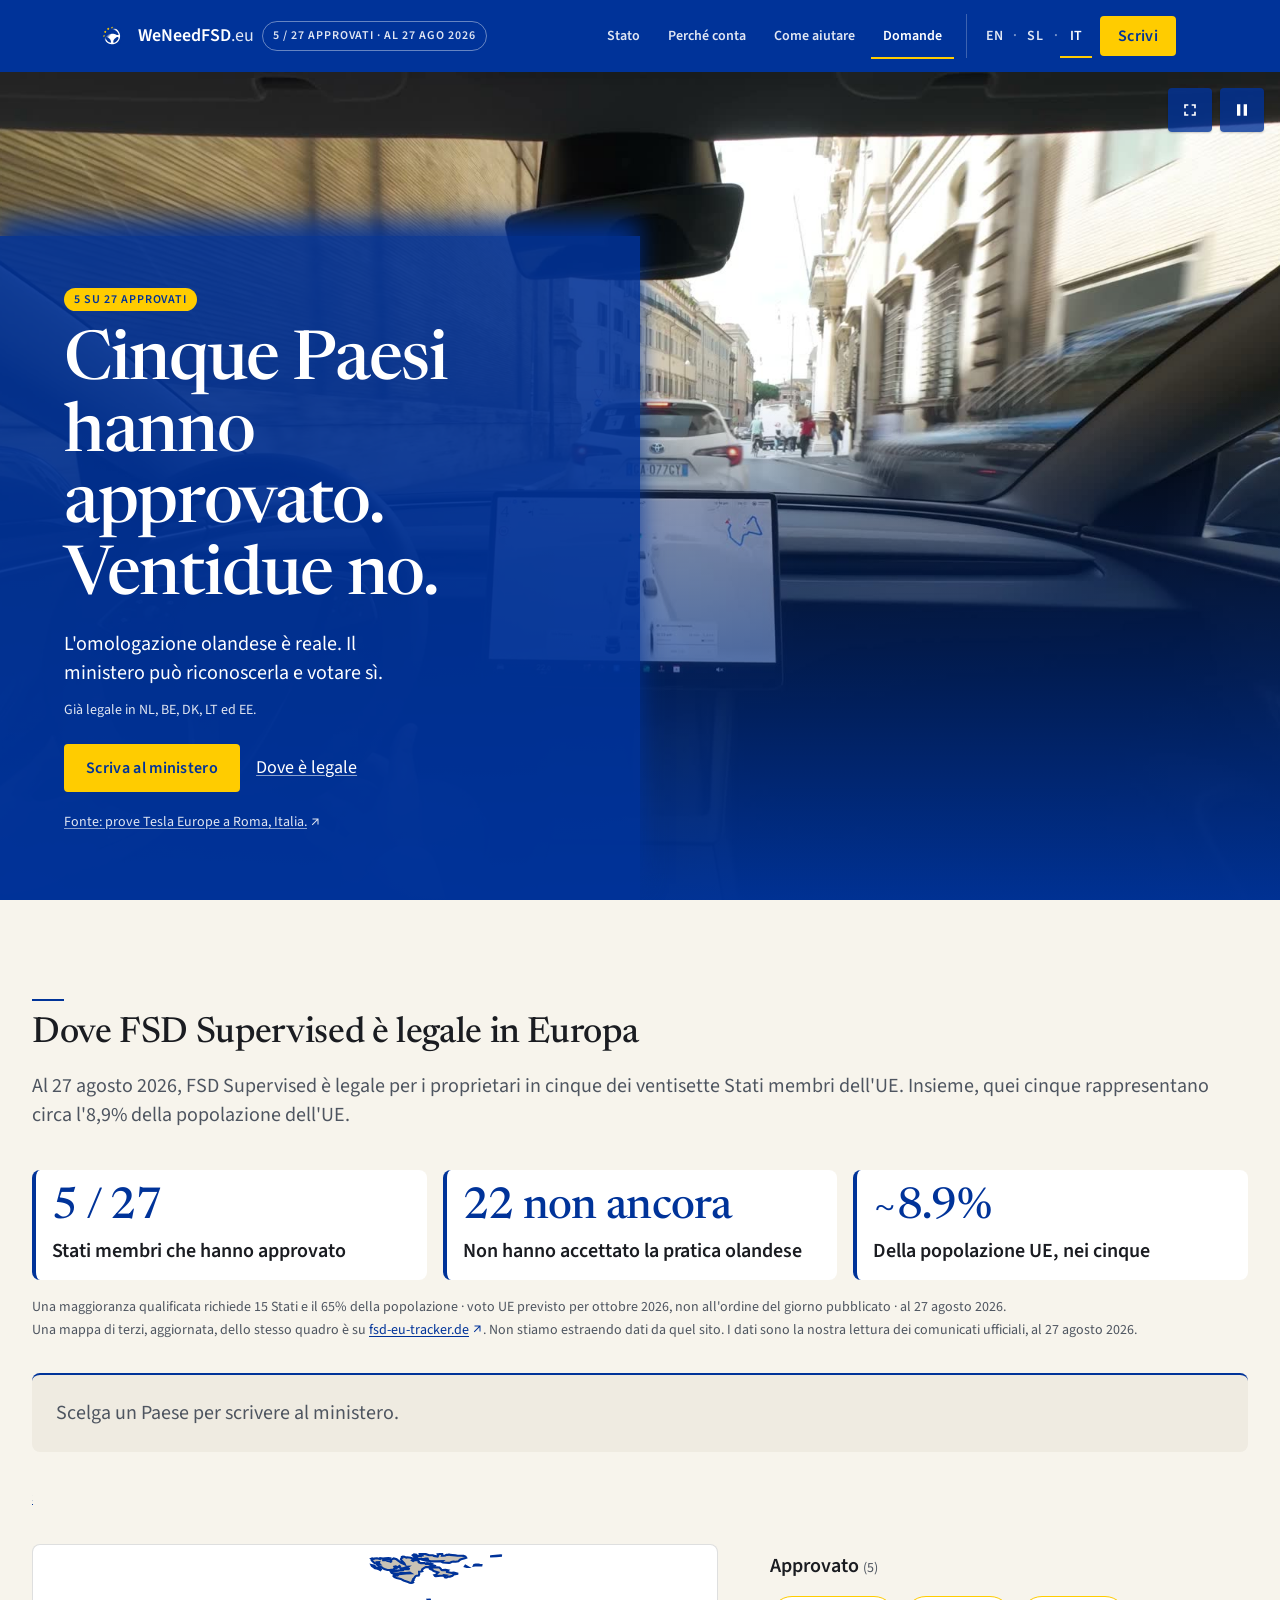
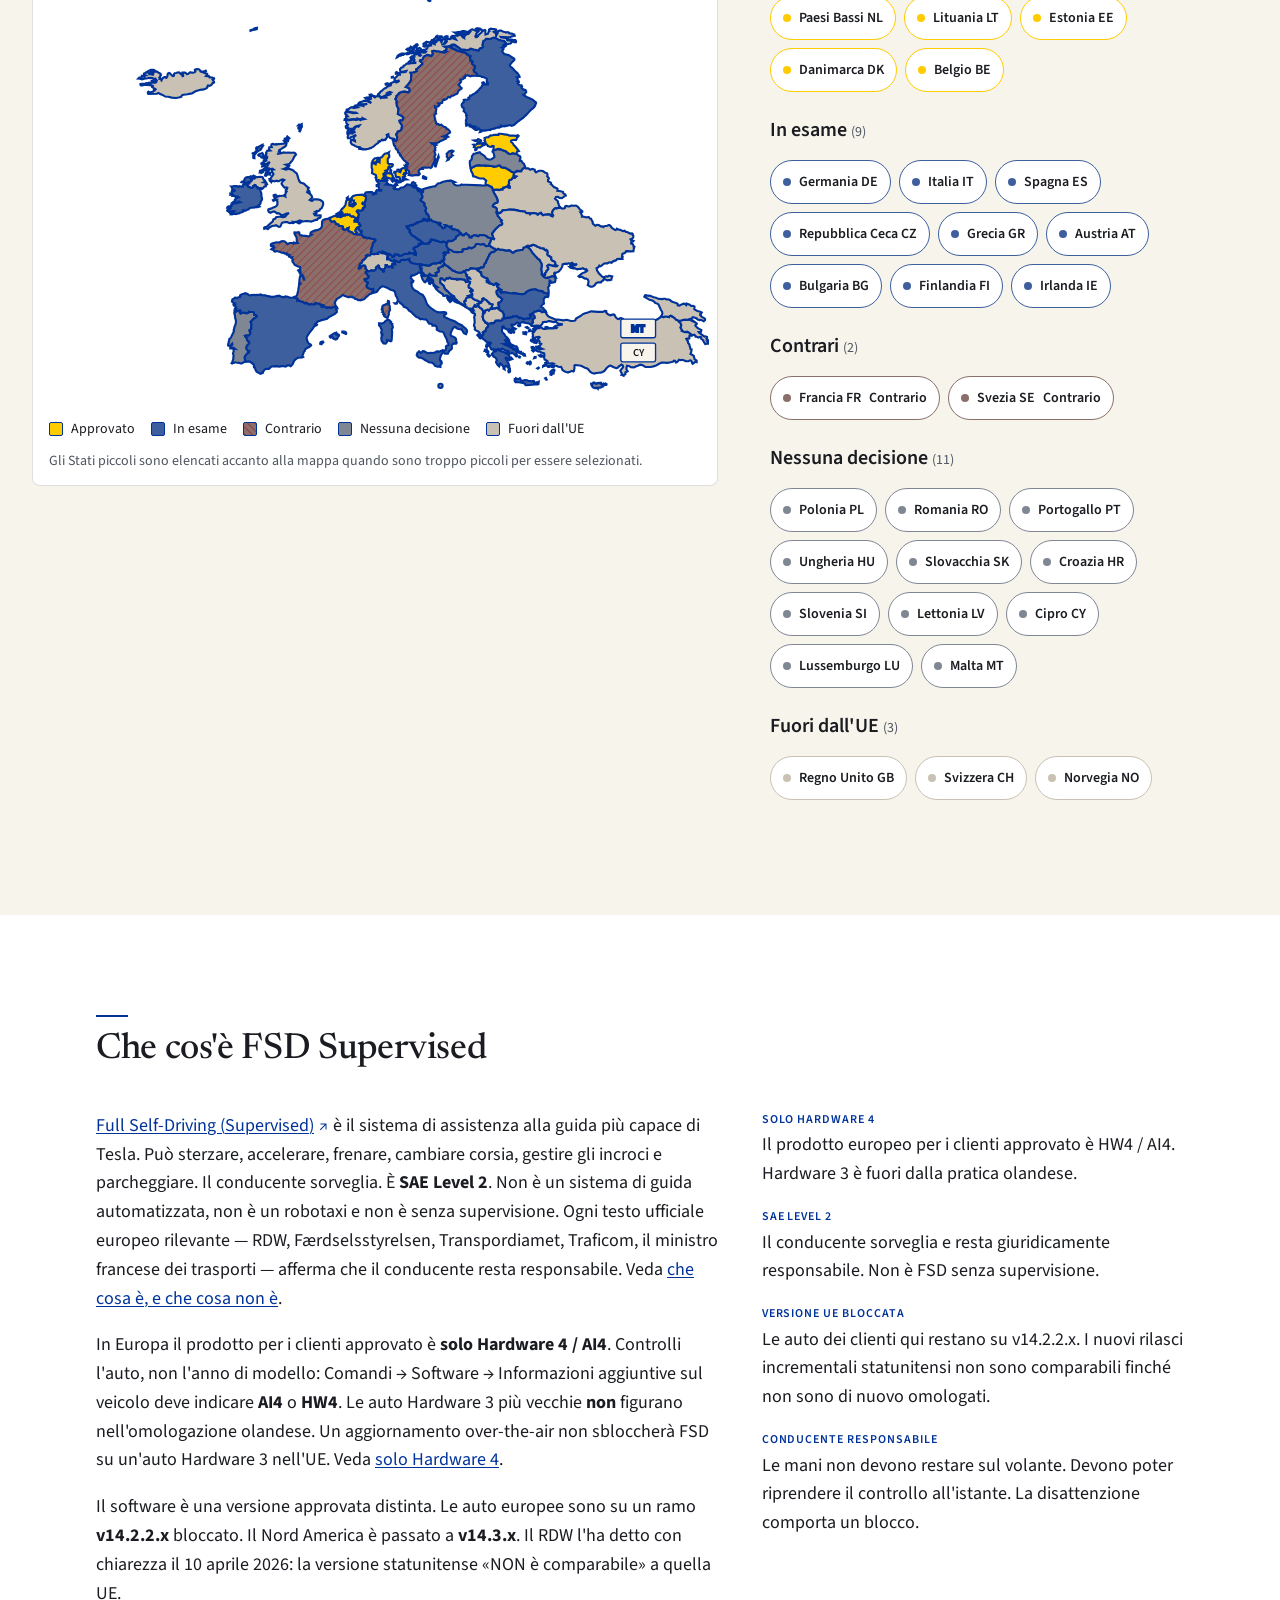
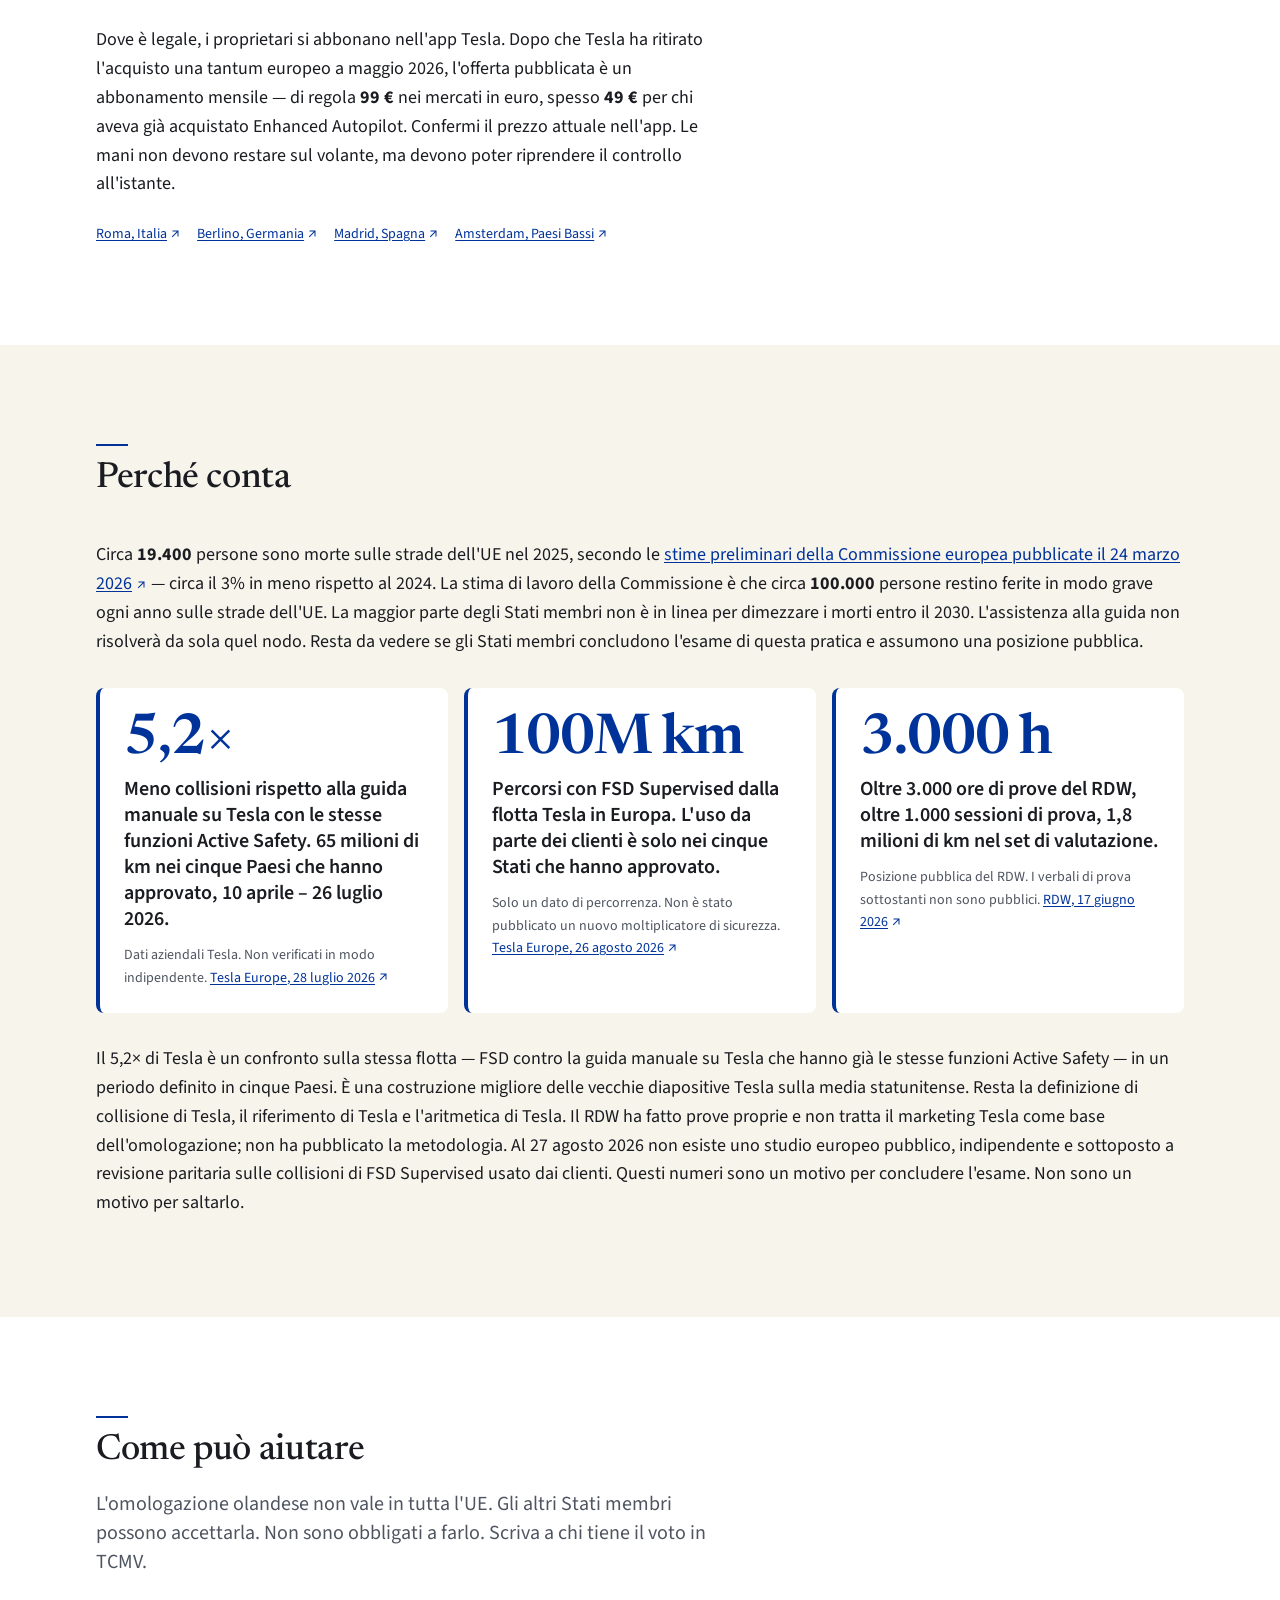
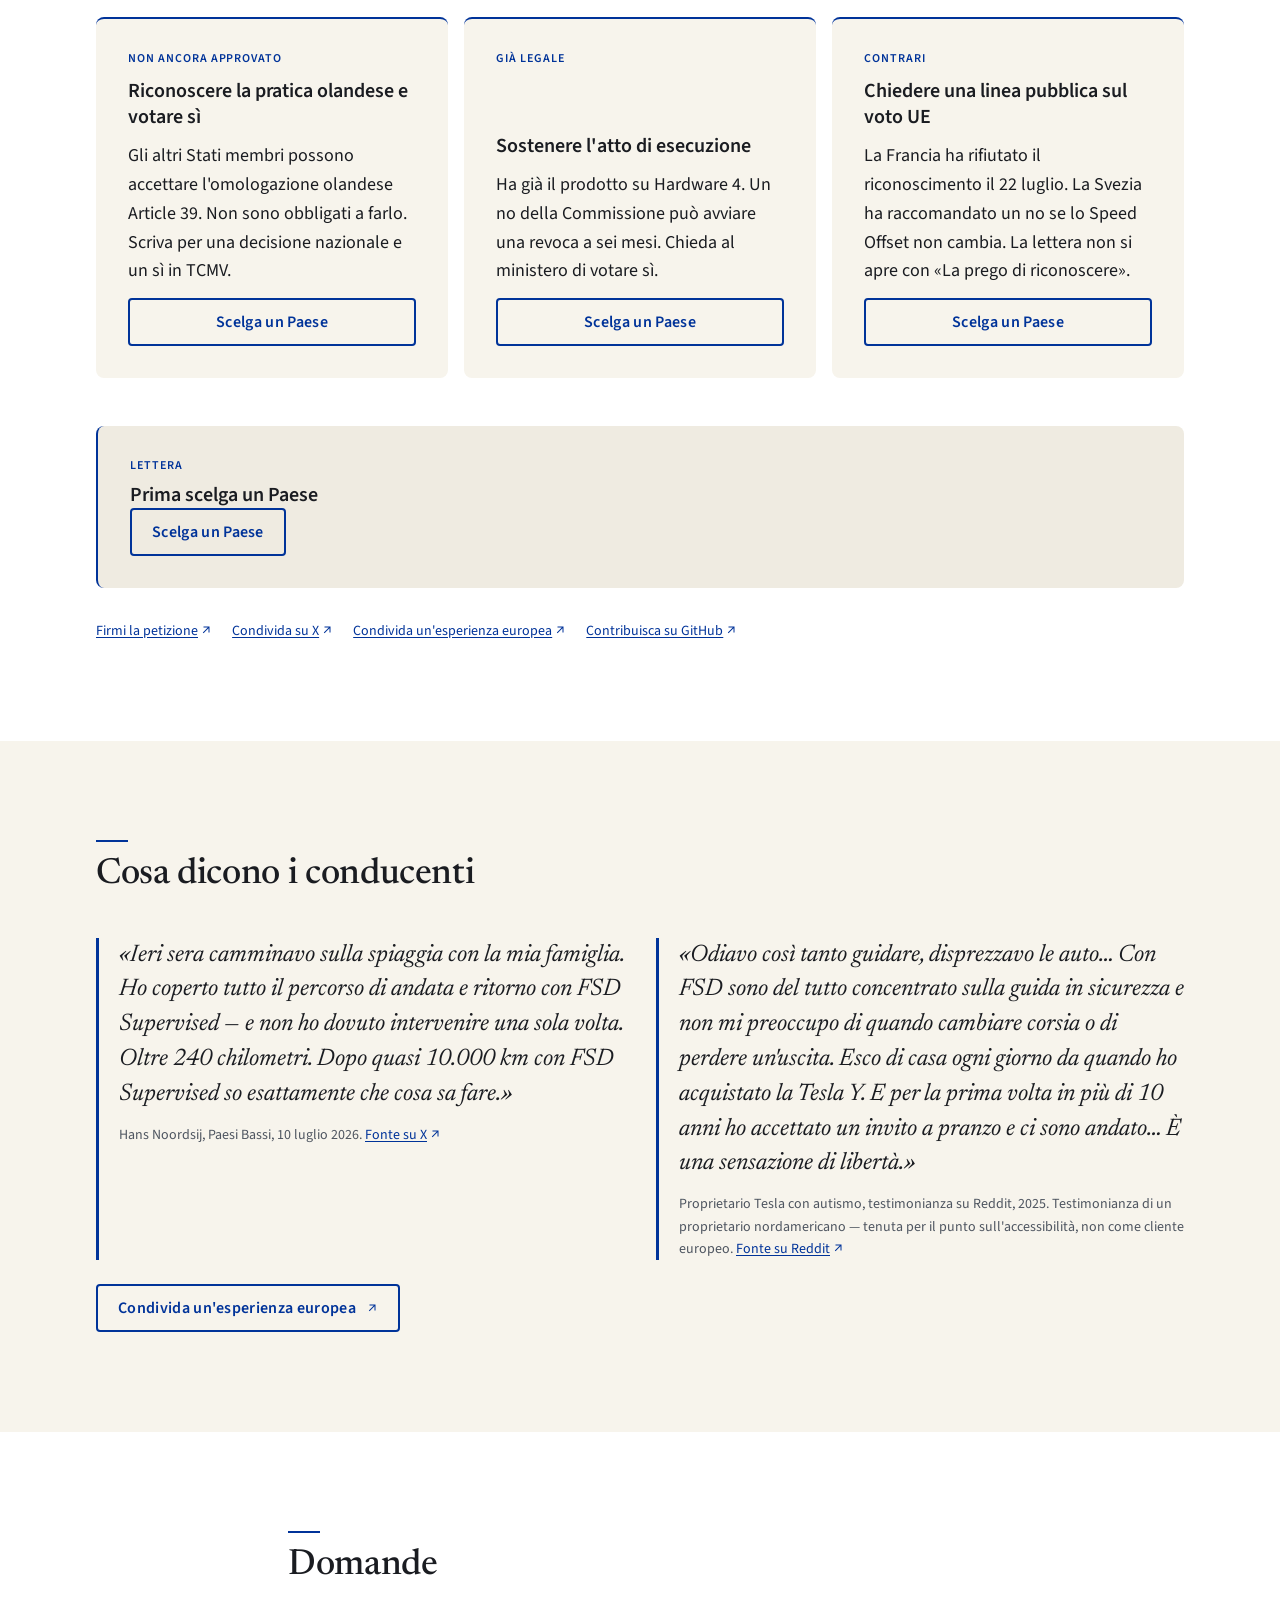
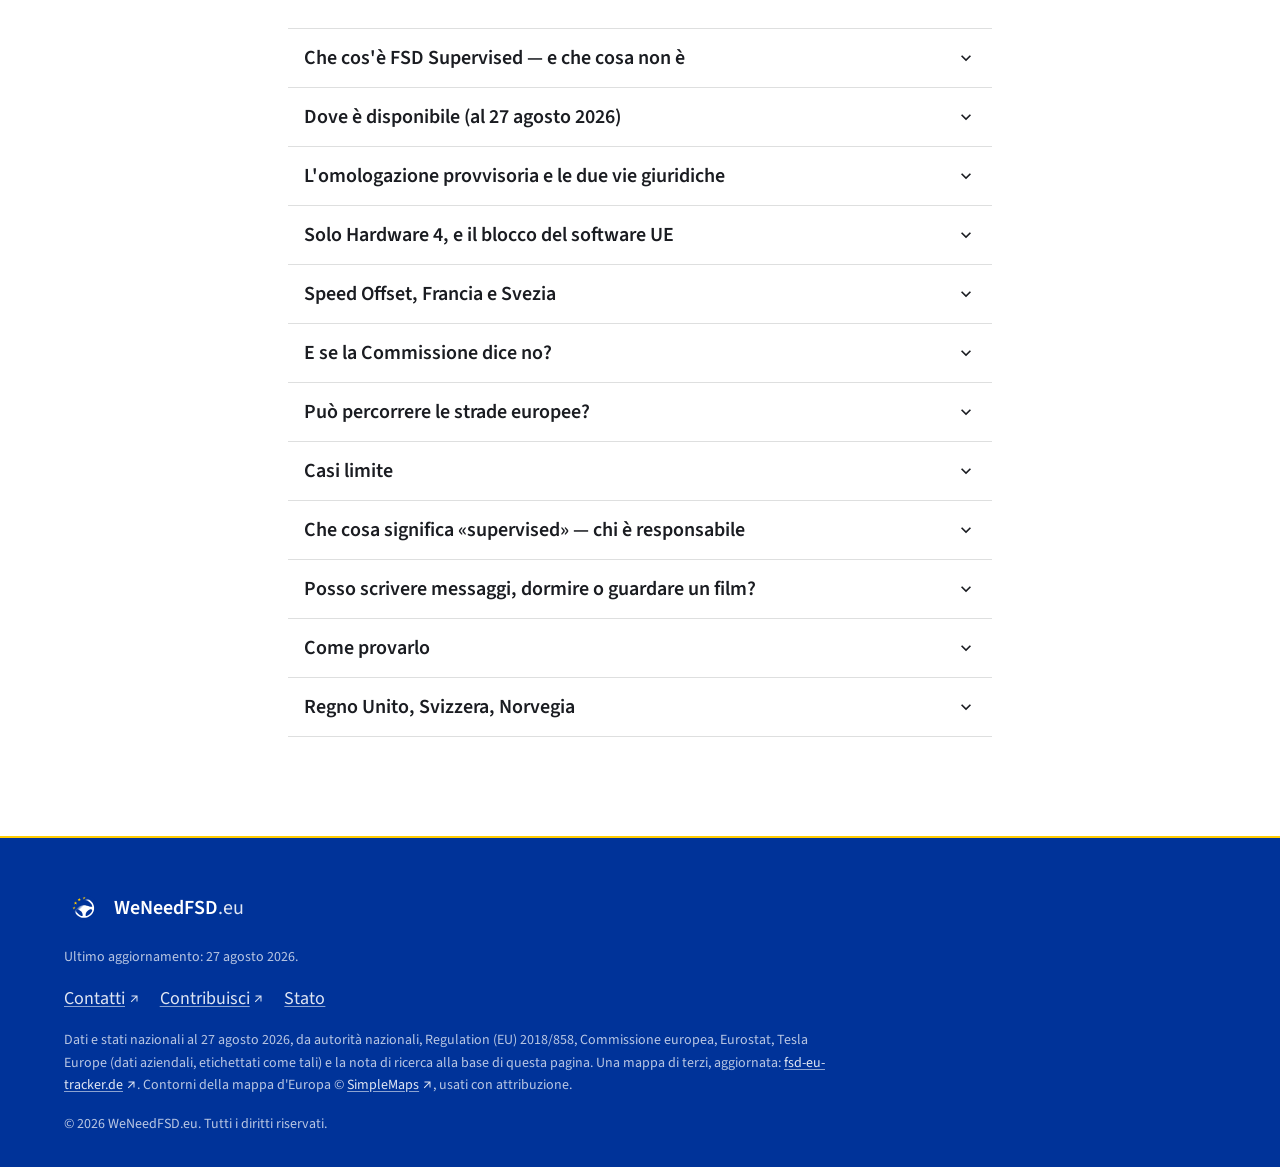
==== commit fc4c6829: "Add Slovenian and Italian pages with reviewed letters. Path locales /sl/ and /it/, no cookies. Count" ====
--- a/it/index.html
+++ b/it/index.html
@@ -3,11 +3,11 @@
 <head>
   <meta charset="utf-8">
   <meta name="viewport" content="width=device-width, initial-scale=1">
-  <title>WeNeedFSD.eu — Five countries have approved. Twenty-two have not.</title>
-  <meta name="description" content="FSD Supervised is legal in five EU countries. Write to your ministry. A TCMV vote is expected in October 2026.">
-  <meta name="keywords" content="Tesla, FSD Supervised, Europe, Article 39, TCMV, RDW, road safety, SAE Level 2, Netherlands, Germany, France">
-  <meta property="og:title" content="WeNeedFSD.eu — Five countries have approved. Twenty-two have not.">
-  <meta property="og:description" content="FSD Supervised is legal in five EU countries. Write to your ministry. A TCMV vote is expected in October 2026.">
+  <title>WeNeedFSD.eu — Cinque Paesi hanno approvato. Ventidue no.</title>
+  <meta name="description" content="FSD Supervised è legale in cinque Paesi dell'UE. Scriva al ministero. Un voto TCMV è atteso per ottobre 2026.">
+  <meta name="keywords" content="Tesla, FSD Supervised, Europa, Article 39, TCMV, RDW, sicurezza stradale, SAE Level 2, Paesi Bassi, Germania, Francia">
+  <meta property="og:title" content="WeNeedFSD.eu — Cinque Paesi hanno approvato. Ventidue no.">
+  <meta property="og:description" content="FSD Supervised è legale in cinque Paesi dell'UE. Scriva al ministero. Un voto TCMV è atteso per ottobre 2026.">
   <meta property="og:image" content="../img/thumbnail.png">
   <meta property="og:url" content="https://weneedfsd.eu/it/">
   <meta property="og:type" content="website">
@@ -16,8 +16,8 @@
   <link rel="alternate" hreflang="it" href="https://weneedfsd.eu/it/">
   <link rel="alternate" hreflang="x-default" href="https://weneedfsd.eu/">
   <meta name="twitter:card" content="summary_large_image">
-  <meta name="twitter:title" content="WeNeedFSD.eu — Five countries have approved. Twenty-two have not.">
-  <meta name="twitter:description" content="FSD Supervised is legal in five EU countries. Write to your ministry. A TCMV vote is expected in October 2026.">
+  <meta name="twitter:title" content="WeNeedFSD.eu — Cinque Paesi hanno approvato. Ventidue no.">
+  <meta name="twitter:description" content="FSD Supervised è legale in cinque Paesi dell'UE. Scriva al ministero. Un voto TCMV è atteso per ottobre 2026.">
   <meta name="twitter:image" content="../img/thumbnail.png">
   <link rel="icon" href="../img/favicon.png" type="image/png" sizes="32x32">
   <link rel="apple-touch-icon" href="../img/favicon.png">
@@ -32,39 +32,39 @@
   </script>
 </head>
 <body id="top">
-  <a class="skip-link" href="#main">Skip to content</a>
+  <a class="skip-link" href="#main">Vai al contenuto</a>
 
   <header class="site-header">
     <div class="wrap site-header-inner">
-      <a class="brand" href="/it/" aria-label="WeNeedFSD.eu, home">
+      <a class="brand" href="/it/" aria-label="WeNeedFSD.eu, pagina iniziale">
         <img src="../img/logo.svg" width="32" height="32" alt="">
         <span class="brand-word">WeNeedFSD<span class="eu">.eu</span></span>
       </a>
-      <p class="status-chip" aria-hidden="true">5 / 27 approved · as&nbsp;of 27 Aug 2026</p>
-      <nav id="primary-nav" aria-label="Primary">
+      <p class="status-chip" aria-hidden="true">5 / 27 approvati · al&nbsp;27 ago 2026</p>
+      <nav id="primary-nav" aria-label="Principale">
         <ul id="nav-list">
-          <li><a href="#status">Status</a></li>
-          <li><a href="#why">Why it matters</a></li>
-          <li><a href="#help">How to help</a></li>
-          <li><a href="#faq">FAQ</a></li>
-          <li class="nav-write-mobile"><a href="#status" data-write>Write to your ministry</a></li>
+          <li><a href="#status">Stato</a></li>
+          <li><a href="#why">Perché conta</a></li>
+          <li><a href="#help">Come aiutare</a></li>
+          <li><a href="#faq">Domande</a></li>
+          <li class="nav-write-mobile"><a href="#status" data-write>Scriva al ministero</a></li>
         </ul>
-        <nav class="lang-nav lang-nav--drawer" aria-label="Language">
-          <a href="/" hreflang="en" lang="en" data-locale="en">EN</a>
+        <nav class="lang-nav lang-nav--drawer" aria-label="Lingua">
+          <a href="/" hreflang="en" lang="en" data-locale="en" data-letters="reviewed">EN</a>
           <span class="lang-sep" aria-hidden="true">·</span>
-          <a href="/sl/" hreflang="sl" lang="sl" data-locale="sl">SL</a>
+          <a href="/sl/" hreflang="sl" lang="sl" data-locale="sl" data-letters="reviewed">SL</a>
           <span class="lang-sep" aria-hidden="true">·</span>
-          <a href="/it/" hreflang="it" lang="it" data-locale="it" aria-current="page">IT</a>
+          <a href="/it/" hreflang="it" lang="it" data-locale="it" data-letters="reviewed" aria-current="page">IT</a>
         </nav>
       </nav>
-      <nav class="lang-nav lang-nav--bar" aria-label="Language">
-        <a href="/" hreflang="en" lang="en" data-locale="en">EN</a>
+      <nav class="lang-nav lang-nav--bar" aria-label="Lingua">
+        <a href="/" hreflang="en" lang="en" data-locale="en" data-letters="reviewed">EN</a>
         <span class="lang-sep" aria-hidden="true">·</span>
-        <a href="/sl/" hreflang="sl" lang="sl" data-locale="sl">SL</a>
+        <a href="/sl/" hreflang="sl" lang="sl" data-locale="sl" data-letters="reviewed">SL</a>
         <span class="lang-sep" aria-hidden="true">·</span>
-        <a href="/it/" hreflang="it" lang="it" data-locale="it" aria-current="page">IT</a>
+        <a href="/it/" hreflang="it" lang="it" data-locale="it" data-letters="reviewed" aria-current="page">IT</a>
       </nav>
-      <a class="btn btn-primary btn-compact" data-write href="#status">Write</a>
+      <a class="btn btn-primary btn-compact" data-write href="#status">Scrivi</a>
       <button class="nav-toggle" type="button" aria-expanded="false" aria-controls="primary-nav" aria-label="Menu">
         <svg class="icon-menu" viewBox="0 0 24 24" fill="currentColor" aria-hidden="true"><path d="M3 6h18v2H3V6zm0 5h18v2H3v-2zm0 5h18v2H3v-2z"/></svg>
         <svg class="icon-close" viewBox="0 0 24 24" fill="currentColor" aria-hidden="true" hidden><path d="M18.3 5.71 12 12.01 5.7 5.7 4.29 7.11 10.59 13.4 4.29 19.7 5.7 21.11 12 14.83 18.29 21.11 19.7 19.7 13.41 13.4 19.71 7.11z"/></svg>
@@ -77,58 +77,58 @@
       <video id="hero-video" autoplay muted loop playsinline poster="../img/hero-poster.jpg" aria-hidden="true">
         <source src="../videos/rome.mp4" type="video/mp4">
       </video>
-      <img id="hero-poster" src="../img/hero-poster.jpg" alt="FSD Supervised driving in Rome">
-      <button type="button" class="hero-media-btn hero-media-btn--fs" id="hero-fs" aria-label="Watch larger" hidden>
+      <img id="hero-poster" src="../img/hero-poster.jpg" alt="FSD Supervised in circolazione a Roma">
+      <button type="button" class="hero-media-btn hero-media-btn--fs" id="hero-fs" aria-label="Ingrandire" hidden>
         <svg viewBox="0 0 24 24" fill="currentColor" aria-hidden="true"><path d="M7 14H5v5h5v-2H7v-3zm12-9h-5v2h3v3h2V5zM7 7h3V5H5v5h2V7zm10 10h-3v2h5v-5h-2v3z"/></svg>
       </button>
-      <button type="button" class="hero-media-btn" id="hero-pause" aria-label="Pause video">
+      <button type="button" class="hero-media-btn" id="hero-pause" aria-label="Mettere in pausa">
         <svg class="icon-pause" viewBox="0 0 24 24" fill="currentColor" aria-hidden="true"><path d="M6 5h4v14H6V5zm8 0h4v14h-4V5z"/></svg>
         <svg class="icon-play" viewBox="0 0 24 24" fill="currentColor" aria-hidden="true" hidden><path d="M8 5v14l11-7L8 5z"/></svg>
       </button>
       <div class="hero-copy">
-        <p class="hero-kicker">5 of 27 approved</p>
-        <h1 id="hero-title">Five countries have approved. Twenty-two have not.</h1>
-        <p class="dek">The Dutch approval is real. Your ministry can recognise it and can vote yes.</p>
-        <p class="hero-locator">Already legal in NL, BE, DK, LT and EE.</p>
+        <p class="hero-kicker">5 su 27 approvati</p>
+        <h1 id="hero-title">Cinque Paesi hanno approvato. Ventidue no.</h1>
+        <p class="dek">L'omologazione olandese è reale. Il ministero può riconoscerla e votare sì.</p>
+        <p class="hero-locator">Già legale in NL, BE, DK, LT ed EE.</p>
         <div class="hero-actions">
-          <a class="btn btn-primary" data-write href="#status">Write to your ministry</a>
-          <a class="text-link-on-navy" href="#status">See where it is legal</a>
-        </div>
-        <a class="hero-source" href="https://x.com/teslaeurope/status/1933091243711410387" target="_blank" rel="noopener">Source: Tesla Europe testing in Rome, Italy.<span class="visually-hidden">, opens in a new window</span><svg class="ext-arrow" viewBox="0 0 24 24" fill="currentColor" aria-hidden="true"><path d="M7 7h8.59L5.7 16.89l1.41 1.41L17 8.41V17h2V5H7v2z"/></svg></a>
+          <a class="btn btn-primary" data-write href="#status">Scriva al ministero</a>
+          <a class="text-link-on-navy" href="#status">Dove è legale</a>
+        </div>
+        <a class="hero-source" href="https://x.com/teslaeurope/status/1933091243711410387" target="_blank" rel="noopener">Fonte: prove Tesla Europe a Roma, Italia.<span class="visually-hidden">, si apre in una nuova finestra</span><svg class="ext-arrow" viewBox="0 0 24 24" fill="currentColor" aria-hidden="true"><path d="M7 7h8.59L5.7 16.89l1.41 1.41L17 8.41V17h2V5H7v2z"/></svg></a>
       </div>
     </section>
 
     <section id="status" class="section section--paper" aria-labelledby="status-title">
       <div class="wrap-wide">
         <div class="section-head">
-          <h2 id="status-title">Where FSD Supervised is legal in Europe</h2>
-          <p class="dek">As of 27 August 2026, FSD Supervised is legal for owners in five of twenty-seven EU Member States. Together those five are about 8.9% of the EU population.</p>
+          <h2 id="status-title">Dove FSD Supervised è legale in Europa</h2>
+          <p class="dek">Al 27 agosto 2026, FSD Supervised è legale per i proprietari in cinque dei ventisette Stati membri dell'UE. Insieme, quei cinque rappresentano circa l'8,9% della popolazione dell'UE.</p>
         </div>
 
         <div class="status-counters">
           <article class="stat-card stat-card--compact" id="counter-approved">
             <p class="stat-value">5 / 27</p>
-            <h3 class="stat-label">Approved Member States</h3>
+            <h3 class="stat-label">Stati membri che hanno approvato</h3>
           </article>
           <article class="stat-card stat-card--compact" id="counter-pending">
-            <p class="stat-value">22 not yet</p>
-            <h3 class="stat-label">Have not accepted the Dutch file</h3>
+            <p class="stat-value">22 non ancora</p>
+            <h3 class="stat-label">Non hanno accettato la pratica olandese</h3>
           </article>
           <article class="stat-card stat-card--compact" id="counter-share">
-            <p class="stat-value">~8.9%</p>
-            <h3 class="stat-label">Of EU population, in the five</h3>
+            <p class="stat-value">~8,9%</p>
+            <h3 class="stat-label">Della popolazione UE, nei cinque</h3>
           </article>
         </div>
-        <p class="status-qualifier">A qualified majority needs 15 states and 65% of people · EU vote expected October 2026, not on a published agenda · as&nbsp;of 27 August 2026.</p>
-        <p class="status-source">A live third-party view of the same map is at <a class="text-link" href="https://fsd-eu-tracker.de/en/" target="_blank" rel="noopener">fsd-eu-tracker.de<span class="visually-hidden">, opens in a new window</span><svg class="ext-arrow" viewBox="0 0 24 24" fill="currentColor" aria-hidden="true"><path d="M7 7h8.59L5.7 16.89l1.41 1.41L17 8.41V17h2V5H7v2z"/></svg></a>. We are not scraping that site.</p>
+        <p class="status-qualifier">Una maggioranza qualificata richiede 15 Stati e il 65% della popolazione · voto UE previsto per ottobre 2026, non all'ordine del giorno pubblicato · al&nbsp;27 agosto 2026.</p>
+        <p class="status-source">Una mappa di terzi, aggiornata, dello stesso quadro è su <a class="text-link" href="https://fsd-eu-tracker.de/en/" target="_blank" rel="noopener">fsd-eu-tracker.de<span class="visually-hidden">, si apre in una nuova finestra</span><svg class="ext-arrow" viewBox="0 0 24 24" fill="currentColor" aria-hidden="true"><path d="M7 7h8.59L5.7 16.89l1.41 1.41L17 8.41V17h2V5H7v2z"/></svg></a>. Non stiamo estraendo dati da quel sito.</p>
 
         <p class="visually-hidden" id="status-live" aria-live="polite"></p>
 
         <div class="status-layout">
           <div id="status-panel">
-            <p class="panel-empty">Choose a country to write to its ministry.</p>
-          </div>
-          <a class="skip-list" href="#help">Skip country list</a>
+            <p class="panel-empty">Scelga un Paese per scrivere al ministero.</p>
+          </div>
+          <a class="skip-list" href="#help">Salta l'elenco dei Paesi</a>
           <div class="status-map" aria-hidden="true">
             <!-- Europe outlines: SimpleMaps free SVG (simplemaps.com/resources/svg-europe), used with attribution. -->
 <svg xmlns="http://www.w3.org/2000/svg" viewBox="0 0 1000 684" aria-hidden="true" focusable="false">
@@ -193,12 +193,12 @@
   </g>
 </svg>
             <p class="legend">
-              <span class="legend-item"><span class="swatch swatch-approved"></span> Approved</span>
-              <span class="legend-item"><span class="swatch swatch-review"></span> Under review</span>
-              <span class="legend-item"><span class="swatch swatch-opposed"></span> Opposed</span>
-              <span class="legend-item"><span class="swatch swatch-none"></span> No decision</span>
-              <span class="legend-item"><span class="swatch swatch-noneu"></span> Outside the EU</span>
-              <span class="legend-note">Small states are listed beside the map when they are too small to tap.</span>
+              <span class="legend-item"><span class="swatch swatch-approved"></span> Approvato</span>
+              <span class="legend-item"><span class="swatch swatch-review"></span> In esame</span>
+              <span class="legend-item"><span class="swatch swatch-opposed"></span> Contrario</span>
+              <span class="legend-item"><span class="swatch swatch-none"></span> Nessuna decisione</span>
+              <span class="legend-item"><span class="swatch swatch-noneu"></span> Fuori dall'UE</span>
+              <span class="legend-note">Gli Stati piccoli sono elencati accanto alla mappa quando sono troppo piccoli per essere selezionati.</span>
             </p>
           </div>
           <div id="country-list" tabindex="-1"></div>
@@ -209,39 +209,39 @@
     <section id="what" class="section section--white" aria-labelledby="what-title">
       <div class="wrap">
         <div class="section-head">
-          <h2 id="what-title">What FSD Supervised is</h2>
+          <h2 id="what-title">Che cos'è FSD Supervised</h2>
         </div>
         <div class="what-grid">
           <div>
             <div class="prose">
-              <p><a href="https://www.tesla.com/fsd" target="_blank" rel="noopener">Full Self-Driving (Supervised)<span class="visually-hidden">, opens in a new window</span><svg class="ext-arrow" viewBox="0 0 24 24" fill="currentColor" aria-hidden="true"><path d="M7 7h8.59L5.7 16.89l1.41 1.41L17 8.41V17h2V5H7v2z"/></svg></a> is Tesla’s most capable driver-assistance system. It can steer, accelerate, brake, change lanes, handle junctions and park. The driver supervises. It is <strong>SAE Level 2</strong>. It is not an Automated Driving System, not a robotaxi, and not unsupervised. Every official European text that matters — RDW, Færdselsstyrelsen, Transpordiamet, Traficom, the French transport minister — says the driver remains responsible. See <a href="#faq-supervised">what it is, and is not</a>.</p>
-              <p>In Europe the approved customer product is <strong>Hardware 4 / AI4 only</strong>. Check the car, not the model year: Controls → Software → Additional Vehicle Information should show <strong>AI4</strong> or <strong>HW4</strong>. Older Hardware 3 cars are <strong>not</strong> on the Dutch type-approval. An over-the-air update will not unlock FSD on a Hardware 3 car in the EU. See <a href="#faq-hw4">Hardware 4 only</a>.</p>
-              <p>The software is a separate approved build. European cars have been on a frozen <strong>v14.2.2.x</strong> branch. North America has moved on to <strong>v14.3.x</strong>. RDW said it plainly on 10 April 2026: the US version is “NOT comparable” to the EU version.</p>
-              <p>Where it is legal, owners subscribe in the Tesla app. After Tesla withdrew the European one-time purchase in May 2026, the published offer is a monthly subscription — commonly <strong>€99</strong> in euro markets, often <strong>€49</strong> for owners who previously bought Enhanced Autopilot. Confirm the live price in the app. Hands need not stay on the wheel, but they must be able to take over at once.</p>
+              <p><a href="https://www.tesla.com/fsd" target="_blank" rel="noopener">Full Self-Driving (Supervised)<span class="visually-hidden">, si apre in una nuova finestra</span><svg class="ext-arrow" viewBox="0 0 24 24" fill="currentColor" aria-hidden="true"><path d="M7 7h8.59L5.7 16.89l1.41 1.41L17 8.41V17h2V5H7v2z"/></svg></a> è il sistema di assistenza alla guida più capace di Tesla. Può sterzare, accelerare, frenare, cambiare corsia, gestire gli incroci e parcheggiare. Il conducente sorveglia. È <strong>SAE Level 2</strong>. Non è un sistema di guida automatizzata, non è un robotaxi e non è senza supervisione. Ogni testo ufficiale europeo rilevante — RDW, Færdselsstyrelsen, Transpordiamet, Traficom, il ministro francese dei trasporti — afferma che il conducente resta responsabile. Veda <a href="#faq-supervised">che cosa è, e che cosa non è</a>.</p>
+              <p>In Europa il prodotto per i clienti approvato è <strong>solo Hardware 4 / AI4</strong>. Controlli l'auto, non l'anno di modello: Comandi → Software → Informazioni aggiuntive sul veicolo deve indicare <strong>AI4</strong> o <strong>HW4</strong>. Le auto Hardware 3 più vecchie <strong>non</strong> figurano nell'omologazione olandese. Un aggiornamento over-the-air non sbloccherà FSD su un'auto Hardware 3 nell'UE. Veda <a href="#faq-hw4">solo Hardware 4</a>.</p>
+              <p>Il software è una versione approvata distinta. Le auto europee sono su un ramo <strong>v14.2.2.x</strong> bloccato. Il Nord America è passato a <strong>v14.3.x</strong>. Il RDW l'ha detto con chiarezza il 10 aprile 2026: la versione statunitense «NON è comparabile» a quella UE.</p>
+              <p>Dove è legale, i proprietari si abbonano nell'app Tesla. Dopo che Tesla ha ritirato l'acquisto una tantum europeo a maggio 2026, l'offerta pubblicata è un abbonamento mensile — di regola <strong>99&nbsp;€</strong> nei mercati in euro, spesso <strong>49&nbsp;€</strong> per chi aveva già acquistato Enhanced Autopilot. Confermi il prezzo attuale nell'app. Le mani non devono restare sul volante, ma devono poter riprendere il controllo all'istante.</p>
             </div>
             <p class="film-row">
-              <a href="https://x.com/teslaeurope/status/1933091243711410387" target="_blank" rel="noopener">Rome, Italy<span class="visually-hidden">, opens in a new window</span><svg class="ext-arrow" viewBox="0 0 24 24" fill="currentColor" aria-hidden="true"><path d="M7 7h8.59L5.7 16.89l1.41 1.41L17 8.41V17h2V5H7v2z"/></svg></a>
-              <a href="https://x.com/teslaeurope/status/1936001077184545135" target="_blank" rel="noopener">Berlin, Germany<span class="visually-hidden">, opens in a new window</span><svg class="ext-arrow" viewBox="0 0 24 24" fill="currentColor" aria-hidden="true"><path d="M7 7h8.59L5.7 16.89l1.41 1.41L17 8.41V17h2V5H7v2z"/></svg></a>
-              <a href="https://x.com/teslaeurope/status/1940712126944891292" target="_blank" rel="noopener">Madrid, Spain<span class="visually-hidden">, opens in a new window</span><svg class="ext-arrow" viewBox="0 0 24 24" fill="currentColor" aria-hidden="true"><path d="M7 7h8.59L5.7 16.89l1.41 1.41L17 8.41V17h2V5H7v2z"/></svg></a>
-              <a href="https://x.com/KRoelandschap/status/1919511030268624964" target="_blank" rel="noopener">Amsterdam, Netherlands<span class="visually-hidden">, opens in a new window</span><svg class="ext-arrow" viewBox="0 0 24 24" fill="currentColor" aria-hidden="true"><path d="M7 7h8.59L5.7 16.89l1.41 1.41L17 8.41V17h2V5H7v2z"/></svg></a>
+              <a href="https://x.com/teslaeurope/status/1933091243711410387" target="_blank" rel="noopener">Roma, Italia<span class="visually-hidden">, si apre in una nuova finestra</span><svg class="ext-arrow" viewBox="0 0 24 24" fill="currentColor" aria-hidden="true"><path d="M7 7h8.59L5.7 16.89l1.41 1.41L17 8.41V17h2V5H7v2z"/></svg></a>
+              <a href="https://x.com/teslaeurope/status/1936001077184545135" target="_blank" rel="noopener">Berlino, Germania<span class="visually-hidden">, si apre in una nuova finestra</span><svg class="ext-arrow" viewBox="0 0 24 24" fill="currentColor" aria-hidden="true"><path d="M7 7h8.59L5.7 16.89l1.41 1.41L17 8.41V17h2V5H7v2z"/></svg></a>
+              <a href="https://x.com/teslaeurope/status/1940712126944891292" target="_blank" rel="noopener">Madrid, Spagna<span class="visually-hidden">, si apre in una nuova finestra</span><svg class="ext-arrow" viewBox="0 0 24 24" fill="currentColor" aria-hidden="true"><path d="M7 7h8.59L5.7 16.89l1.41 1.41L17 8.41V17h2V5H7v2z"/></svg></a>
+              <a href="https://x.com/KRoelandschap/status/1919511030268624964" target="_blank" rel="noopener">Amsterdam, Paesi Bassi<span class="visually-hidden">, si apre in una nuova finestra</span><svg class="ext-arrow" viewBox="0 0 24 24" fill="currentColor" aria-hidden="true"><path d="M7 7h8.59L5.7 16.89l1.41 1.41L17 8.41V17h2V5H7v2z"/></svg></a>
             </p>
           </div>
           <div class="fact-list">
             <div class="fact">
-              <p class="overline">Hardware 4 only</p>
-              <p>The approved European customer product is HW4 / AI4. Hardware 3 is outside the Dutch file.</p>
+              <p class="overline">Solo Hardware 4</p>
+              <p>Il prodotto europeo per i clienti approvato è HW4 / AI4. Hardware 3 è fuori dalla pratica olandese.</p>
             </div>
             <div class="fact">
               <p class="overline">SAE Level 2</p>
-              <p>The driver supervises and remains legally responsible. It is not unsupervised FSD.</p>
+              <p>Il conducente sorveglia e resta giuridicamente responsabile. Non è FSD senza supervisione.</p>
             </div>
             <div class="fact">
-              <p class="overline">Frozen EU build</p>
-              <p>Customer cars here sit on v14.2.2.x. New US point-releases are not comparable until they are re-approved.</p>
+              <p class="overline">Versione UE bloccata</p>
+              <p>Le auto dei clienti qui restano su v14.2.2.x. I nuovi rilasci incrementali statunitensi non sono comparabili finché non sono di nuovo omologati.</p>
             </div>
             <div class="fact">
-              <p class="overline">Driver responsible</p>
-              <p>Hands need not stay on the wheel. They must be able to take over at once. Inattention brings a lock-out.</p>
+              <p class="overline">Conducente responsabile</p>
+              <p>Le mani non devono restare sul volante. Devono poter riprendere il controllo all'istante. La disattenzione comporta un blocco.</p>
             </div>
           </div>
         </div>
@@ -251,30 +251,30 @@
     <section id="why" class="section section--paper" aria-labelledby="why-title">
       <div class="wrap">
         <div class="section-head">
-          <h2 id="why-title">Why this matters</h2>
+          <h2 id="why-title">Perché conta</h2>
         </div>
         <div class="prose">
-          <p>Around <strong>19,400</strong> people were killed on EU roads in 2025, according to the European Commission’s <a href="https://ec.europa.eu/commission/presscorner/detail/en/ip_26_672" target="_blank" rel="noopener">preliminary figures published on 24 March 2026<span class="visually-hidden">, opens in a new window</span><svg class="ext-arrow" viewBox="0 0 24 24" fill="currentColor" aria-hidden="true"><path d="M7 7h8.59L5.7 16.89l1.41 1.41L17 8.41V17h2V5H7v2z"/></svg></a> — about 3% fewer than in 2024. The Commission’s working estimate is that around <strong>100,000</strong> people are seriously injured on EU roads each year. Most Member States are not on track to halve deaths by 2030. Driver assistance will not solve that on its own. The remaining question is whether Member States finish the review of this file and take a public position.</p>
+          <p>Circa <strong>19.400</strong> persone sono morte sulle strade dell'UE nel 2025, secondo le <a href="https://ec.europa.eu/commission/presscorner/detail/en/ip_26_672" target="_blank" rel="noopener">stime preliminari della Commissione europea pubblicate il 24 marzo 2026<span class="visually-hidden">, si apre in una nuova finestra</span><svg class="ext-arrow" viewBox="0 0 24 24" fill="currentColor" aria-hidden="true"><path d="M7 7h8.59L5.7 16.89l1.41 1.41L17 8.41V17h2V5H7v2z"/></svg></a> — circa il 3% in meno rispetto al 2024. La stima di lavoro della Commissione è che circa <strong>100.000</strong> persone restino ferite in modo grave ogni anno sulle strade dell'UE. La maggior parte degli Stati membri non è in linea per dimezzare i morti entro il 2030. L'assistenza alla guida non risolverà da sola quel nodo. Resta da vedere se gli Stati membri concludono l'esame di questa pratica e assumono una posizione pubblica.</p>
         </div>
         <div class="stat-grid">
           <article class="stat-card">
-            <p class="stat-value">5.2×</p>
-            <h3 class="stat-label">Fewer collisions than manual driving in Teslas with the same Active Safety Features. 65 million km in the five approved countries, 10 April – 26 July 2026.</h3>
-            <p class="stat-source">Tesla company figures. Not independently audited. <a href="https://x.com/teslaeurope/status/2082175370569417066" target="_blank" rel="noopener">Tesla Europe, 28 July 2026<span class="visually-hidden">, opens in a new window</span><svg class="ext-arrow" viewBox="0 0 24 24" fill="currentColor" aria-hidden="true"><path d="M7 7h8.59L5.7 16.89l1.41 1.41L17 8.41V17h2V5H7v2z"/></svg></a></p>
+            <p class="stat-value">5,2×</p>
+            <h3 class="stat-label">Meno collisioni rispetto alla guida manuale su Tesla con le stesse funzioni Active Safety. 65 milioni di km nei cinque Paesi che hanno approvato, 10 aprile – 26 luglio 2026.</h3>
+            <p class="stat-source">Dati aziendali Tesla. Non verificati in modo indipendente. <a href="https://x.com/teslaeurope/status/2082175370569417066" target="_blank" rel="noopener">Tesla Europe, 28 luglio 2026<span class="visually-hidden">, si apre in una nuova finestra</span><svg class="ext-arrow" viewBox="0 0 24 24" fill="currentColor" aria-hidden="true"><path d="M7 7h8.59L5.7 16.89l1.41 1.41L17 8.41V17h2V5H7v2z"/></svg></a></p>
           </article>
           <article class="stat-card">
             <p class="stat-value">100M km</p>
-            <h3 class="stat-label">Driven on FSD Supervised by the Tesla fleet in Europe. Customer use is only in the five approved states.</h3>
-            <p class="stat-source">Mileage claim only. No new safety multiplier was published with it. <a href="https://x.com/teslaeurope/status/2092406487465505037" target="_blank" rel="noopener">Tesla Europe, 26 August 2026<span class="visually-hidden">, opens in a new window</span><svg class="ext-arrow" viewBox="0 0 24 24" fill="currentColor" aria-hidden="true"><path d="M7 7h8.59L5.7 16.89l1.41 1.41L17 8.41V17h2V5H7v2z"/></svg></a></p>
+            <h3 class="stat-label">Percorsi con FSD Supervised dalla flotta Tesla in Europa. L'uso da parte dei clienti è solo nei cinque Stati che hanno approvato.</h3>
+            <p class="stat-source">Solo un dato di percorrenza. Non è stato pubblicato un nuovo moltiplicatore di sicurezza. <a href="https://x.com/teslaeurope/status/2092406487465505037" target="_blank" rel="noopener">Tesla Europe, 26 agosto 2026<span class="visually-hidden">, si apre in una nuova finestra</span><svg class="ext-arrow" viewBox="0 0 24 24" fill="currentColor" aria-hidden="true"><path d="M7 7h8.59L5.7 16.89l1.41 1.41L17 8.41V17h2V5H7v2z"/></svg></a></p>
           </article>
           <article class="stat-card">
-            <p class="stat-value">3,000 h</p>
-            <h3 class="stat-label">More than 3,000 hours of RDW’s own testing, more than 1,000 test runs, 1.8 million km in the assessment set.</h3>
-            <p class="stat-source">RDW’s public line. Underlying test records are not public. <a href="https://www.rdw.nl/en/news/2026/explanation-of-the-type-approval-of-fsd-supervised" target="_blank" rel="noopener">RDW, 17 June 2026<span class="visually-hidden">, opens in a new window</span><svg class="ext-arrow" viewBox="0 0 24 24" fill="currentColor" aria-hidden="true"><path d="M7 7h8.59L5.7 16.89l1.41 1.41L17 8.41V17h2V5H7v2z"/></svg></a></p>
+            <p class="stat-value">3.000 h</p>
+            <h3 class="stat-label">Oltre 3.000 ore di prove del RDW, oltre 1.000 sessioni di prova, 1,8 milioni di km nel set di valutazione.</h3>
+            <p class="stat-source">Posizione pubblica del RDW. I verbali di prova sottostanti non sono pubblici. <a href="https://www.rdw.nl/en/news/2026/explanation-of-the-type-approval-of-fsd-supervised" target="_blank" rel="noopener">RDW, 17 giugno 2026<span class="visually-hidden">, si apre in una nuova finestra</span><svg class="ext-arrow" viewBox="0 0 24 24" fill="currentColor" aria-hidden="true"><path d="M7 7h8.59L5.7 16.89l1.41 1.41L17 8.41V17h2V5H7v2z"/></svg></a></p>
           </article>
         </div>
         <div class="prose honest">
-          <p>Tesla’s 5.2× is a same-fleet comparison — FSD against manual driving in Teslas that already have the same Active Safety suite — over a defined period in five countries. That is a better construction than Tesla’s older US-average slides. It is still Tesla’s collision definition, Tesla’s baseline, and Tesla’s arithmetic. RDW did its own tests and does not treat Tesla marketing as the basis of approval; it has not published the methodology. There is no public, independent, peer-reviewed European collision study of customer FSD Supervised as of 27 August 2026. These figures are a reason to finish the review. They are not a reason to skip it.</p>
+          <p>Il 5,2× di Tesla è un confronto sulla stessa flotta — FSD contro la guida manuale su Tesla che hanno già le stesse funzioni Active Safety — in un periodo definito in cinque Paesi. È una costruzione migliore delle vecchie diapositive Tesla sulla media statunitense. Resta la definizione di collisione di Tesla, il riferimento di Tesla e l'aritmetica di Tesla. Il RDW ha fatto prove proprie e non tratta il marketing Tesla come base dell'omologazione; non ha pubblicato la metodologia. Al 27 agosto 2026 non esiste uno studio europeo pubblico, indipendente e sottoposto a revisione paritaria sulle collisioni di FSD Supervised usato dai clienti. Questi numeri sono un motivo per concludere l'esame. Non sono un motivo per saltarlo.</p>
         </div>
       </div>
     </section>
@@ -282,45 +282,45 @@
     <section id="help" class="section section--white" aria-labelledby="help-title">
       <div class="wrap">
         <div class="section-head">
-          <h2 id="help-title">How you can help</h2>
-          <p class="dek">The Dutch approval is not EU-wide. Other Member States may accept it. They are not obliged to. Write to the people who hold the TCMV vote.</p>
+          <h2 id="help-title">Come può aiutare</h2>
+          <p class="dek">L'omologazione olandese non vale in tutta l'UE. Gli altri Stati membri possono accettarla. Non sono obbligati a farlo. Scriva a chi tiene il voto in TCMV.</p>
         </div>
         <div class="action-grid">
           <article class="action-card" data-mode="recognise" data-focus-group="#country-group-review">
-            <p class="overline">Not yet approved</p>
-            <h3>Recognise the Dutch file and vote yes</h3>
-            <p>Other Member States may accept the Dutch Article 39 approval. They are not obliged to. Write for a national decision and a TCMV yes.</p>
-            <a class="btn btn-secondary" href="#country-list">Choose a country</a>
+            <p class="overline">Non ancora approvato</p>
+            <h3>Riconoscere la pratica olandese e votare sì</h3>
+            <p>Gli altri Stati membri possono accettare l'omologazione olandese Article 39. Non sono obbligati a farlo. Scriva per una decisione nazionale e un sì in TCMV.</p>
+            <a class="btn btn-secondary" href="#country-list">Scelga un Paese</a>
           </article>
           <article class="action-card" data-mode="support" data-focus-group="#country-group-approved">
-            <p class="overline">Already legal</p>
-            <h3>Support the implementing act</h3>
-            <p>You already have the product on Hardware 4. A Commission no can start a six-month unwind. Ask your ministry to vote yes.</p>
-            <a class="btn btn-secondary" href="#country-list">Choose a country</a>
+            <p class="overline">Già legale</p>
+            <h3>Sostenere l'atto di esecuzione</h3>
+            <p>Ha già il prodotto su Hardware 4. Un no della Commissione può avviare una revoca a sei mesi. Chieda al ministero di votare sì.</p>
+            <a class="btn btn-secondary" href="#country-list">Scelga un Paese</a>
           </article>
           <article class="action-card" data-mode="opposed" data-focus-group="#country-group-opposed">
-            <p class="overline">Opposed</p>
-            <h3>Ask for a public EU-vote line</h3>
-            <p>France declined recognition on 22 July. Sweden recommended a no unless Speed Offset changes. The letter does not open with “please recognise.”</p>
-            <a class="btn btn-secondary" href="#country-list">Choose a country</a>
+            <p class="overline">Contrari</p>
+            <h3>Chiedere una linea pubblica sul voto UE</h3>
+            <p>La Francia ha rifiutato il riconoscimento il 22 luglio. La Svezia ha raccomandato un no se lo Speed Offset non cambia. La lettera non si apre con «La prego di riconoscere».</p>
+            <a class="btn btn-secondary" href="#country-list">Scelga un Paese</a>
           </article>
         </div>
-        <p class="help-noneu-note" hidden>The United Kingdom, Switzerland and Norway cannot use Article 39. See <a href="#faq-noneu">how their path differs</a>.</p>
-        <p class="help-letters-note" id="help-letters-note">Letter templates in this language are not ready yet. Choose a country to find your ministry, then write in your own words.</p>
-
-        <section id="letter" class="letter" aria-labelledby="letter-heading" hidden>
+        <p class="help-noneu-note" hidden>Regno Unito, Svizzera e Norvegia non possono usare l'Article 39. Veda <a href="#faq-noneu">in che cosa il loro percorso è diverso</a>.</p>
+        <p class="help-letters-note" id="help-letters-note" hidden>I modelli di lettera in questa lingua non sono ancora pronti. Scelga un Paese per trovare il ministero, poi scriva con parole proprie.</p>
+
+        <section id="letter" class="letter" aria-labelledby="letter-heading">
           <header>
-            <p class="overline">Letter</p>
-            <h3 id="letter-heading">Choose a country first</h3>
+            <p class="overline">Lettera</p>
+            <h3 id="letter-heading">Prima scelga un Paese</h3>
           </header>
-          <p><a class="btn btn-secondary" data-write href="#status">Choose a country</a></p>
+          <p><a class="btn btn-secondary" data-write href="#status">Scelga un Paese</a></p>
         </section>
 
         <p class="tertiary-row">
-          <a href="https://www.change.org/p/release-tesla-full-self-driving-supervised-in-europe" target="_blank" rel="noopener">Sign the petition<span class="visually-hidden">, opens in a new window</span><svg class="ext-arrow" viewBox="0 0 24 24" fill="currentColor" aria-hidden="true"><path d="M7 7h8.59L5.7 16.89l1.41 1.41L17 8.41V17h2V5H7v2z"/></svg></a>
-          <a href="https://x.com/WeNeedFSD" target="_blank" rel="noopener">Share on X<span class="visually-hidden">, opens in a new window</span><svg class="ext-arrow" viewBox="0 0 24 24" fill="currentColor" aria-hidden="true"><path d="M7 7h8.59L5.7 16.89l1.41 1.41L17 8.41V17h2V5H7v2z"/></svg></a>
-          <a href="https://x.com/WeNeedFSD" target="_blank" rel="noopener">Share a European story<span class="visually-hidden">, opens in a new window</span><svg class="ext-arrow" viewBox="0 0 24 24" fill="currentColor" aria-hidden="true"><path d="M7 7h8.59L5.7 16.89l1.41 1.41L17 8.41V17h2V5H7v2z"/></svg></a>
-          <a href="https://github.com/slashrsm/weneedfsd_eu" target="_blank" rel="noopener">Contribute on GitHub<span class="visually-hidden">, opens in a new window</span><svg class="ext-arrow" viewBox="0 0 24 24" fill="currentColor" aria-hidden="true"><path d="M7 7h8.59L5.7 16.89l1.41 1.41L17 8.41V17h2V5H7v2z"/></svg></a>
+          <a href="https://www.change.org/p/release-tesla-full-self-driving-supervised-in-europe" target="_blank" rel="noopener">Firmi la petizione<span class="visually-hidden">, si apre in una nuova finestra</span><svg class="ext-arrow" viewBox="0 0 24 24" fill="currentColor" aria-hidden="true"><path d="M7 7h8.59L5.7 16.89l1.41 1.41L17 8.41V17h2V5H7v2z"/></svg></a>
+          <a href="https://x.com/WeNeedFSD" target="_blank" rel="noopener">Condivida su X<span class="visually-hidden">, si apre in una nuova finestra</span><svg class="ext-arrow" viewBox="0 0 24 24" fill="currentColor" aria-hidden="true"><path d="M7 7h8.59L5.7 16.89l1.41 1.41L17 8.41V17h2V5H7v2z"/></svg></a>
+          <a href="https://x.com/WeNeedFSD" target="_blank" rel="noopener">Condivida un'esperienza europea<span class="visually-hidden">, si apre in una nuova finestra</span><svg class="ext-arrow" viewBox="0 0 24 24" fill="currentColor" aria-hidden="true"><path d="M7 7h8.59L5.7 16.89l1.41 1.41L17 8.41V17h2V5H7v2z"/></svg></a>
+          <a href="https://github.com/slashrsm/weneedfsd_eu" target="_blank" rel="noopener">Contribuisca su GitHub<span class="visually-hidden">, si apre in una nuova finestra</span><svg class="ext-arrow" viewBox="0 0 24 24" fill="currentColor" aria-hidden="true"><path d="M7 7h8.59L5.7 16.89l1.41 1.41L17 8.41V17h2V5H7v2z"/></svg></a>
         </p>
       </div>
     </section>
@@ -328,26 +328,26 @@
     <section id="stories" class="section section--paper" aria-labelledby="stories-title">
       <div class="wrap">
         <div class="section-head">
-          <h2 id="stories-title">What drivers say</h2>
+          <h2 id="stories-title">Cosa dicono i conducenti</h2>
         </div>
         <div class="stories-grid">
           <blockquote class="testimonial">
-            <p>“Yesterday evening I was walking on the beach with my family. I covered the entire outward and return journey on FSD Supervised — and I did not have to intervene once. Over 240 kilometres. After almost 10,000 km with FSD Supervised I know exactly what it can do.”</p>
+            <p>«Ieri sera camminavo sulla spiaggia con la mia famiglia. Ho coperto tutto il percorso di andata e ritorno con FSD Supervised — e non ho dovuto intervenire una sola volta. Oltre 240 chilometri. Dopo quasi 10.000 km con FSD Supervised so esattamente che cosa sa fare.»</p>
             <footer>
-              Hans Noordsij, the Netherlands, 10 July 2026.
-              <cite><a href="https://x.com/HansNoordsij/status/2075533399121445267" target="_blank" rel="noopener">Source on X<span class="visually-hidden">, opens in a new window</span><svg class="ext-arrow" viewBox="0 0 24 24" fill="currentColor" aria-hidden="true"><path d="M7 7h8.59L5.7 16.89l1.41 1.41L17 8.41V17h2V5H7v2z"/></svg></a></cite>
+              Hans Noordsij, Paesi Bassi, 10 luglio 2026.
+              <cite><a href="https://x.com/HansNoordsij/status/2075533399121445267" target="_blank" rel="noopener">Fonte su X<span class="visually-hidden">, si apre in una nuova finestra</span><svg class="ext-arrow" viewBox="0 0 24 24" fill="currentColor" aria-hidden="true"><path d="M7 7h8.59L5.7 16.89l1.41 1.41L17 8.41V17h2V5H7v2z"/></svg></a></cite>
             </footer>
           </blockquote>
           <blockquote class="testimonial">
-            <p>“I hated driving so much, I despised cars… With FSD, I am fully focused on driving safely and not worry about when to change lanes or miss exits. I have been out of the house everyday after purchasing Tesla Y. And for the first time in 10+ years, I accepted a lunch invitation and went to have lunch… It feels so free.”</p>
+            <p>«Odiavo così tanto guidare, disprezzavo le auto… Con FSD sono del tutto concentrato sulla guida in sicurezza e non mi preoccupo di quando cambiare corsia o di perdere un'uscita. Esco di casa ogni giorno da quando ho acquistato la Tesla Y. E per la prima volta in più di 10 anni ho accettato un invito a pranzo e ci sono andato… È una sensazione di libertà.»</p>
             <footer>
-              Tesla owner with autism, Reddit testimonial, 2025. A North American owner — kept for the accessibility point, not as a European customer.
-              <cite><a href="https://www.reddit.com/r/TeslaModelY/comments/1owbcsm/comment/nop3psz/" target="_blank" rel="noopener">Source on Reddit<span class="visually-hidden">, opens in a new window</span><svg class="ext-arrow" viewBox="0 0 24 24" fill="currentColor" aria-hidden="true"><path d="M7 7h8.59L5.7 16.89l1.41 1.41L17 8.41V17h2V5H7v2z"/></svg></a></cite>
+              Proprietario Tesla con autismo, testimonianza su Reddit, 2025. Testimonianza di un proprietario nordamericano — tenuta per il punto sull'accessibilità, non come cliente europeo.
+              <cite><a href="https://www.reddit.com/r/TeslaModelY/comments/1owbcsm/comment/nop3psz/" target="_blank" rel="noopener">Fonte su Reddit<span class="visually-hidden">, si apre in una nuova finestra</span><svg class="ext-arrow" viewBox="0 0 24 24" fill="currentColor" aria-hidden="true"><path d="M7 7h8.59L5.7 16.89l1.41 1.41L17 8.41V17h2V5H7v2z"/></svg></a></cite>
             </footer>
           </blockquote>
         </div>
         <p class="stories-share">
-          <a class="btn btn-secondary" href="https://x.com/WeNeedFSD" target="_blank" rel="noopener">Share a European story<span class="visually-hidden">, opens in a new window</span><svg class="ext-arrow" viewBox="0 0 24 24" fill="currentColor" aria-hidden="true"><path d="M7 7h8.59L5.7 16.89l1.41 1.41L17 8.41V17h2V5H7v2z"/></svg></a>
+          <a class="btn btn-secondary" href="https://x.com/WeNeedFSD" target="_blank" rel="noopener">Condivida un'esperienza europea<span class="visually-hidden">, si apre in una nuova finestra</span><svg class="ext-arrow" viewBox="0 0 24 24" fill="currentColor" aria-hidden="true"><path d="M7 7h8.59L5.7 16.89l1.41 1.41L17 8.41V17h2V5H7v2z"/></svg></a>
         </p>
       </div>
     </section>
@@ -355,22 +355,22 @@
     <section id="faq" class="section section--white" aria-labelledby="faq-title">
       <div class="wrap">
         <div class="section-head">
-          <h2 id="faq-title">Questions</h2>
+          <h2 id="faq-title">Domande</h2>
         </div>
         <div class="accordion">
 
           <div class="acc-item">
             <h3>
               <button class="acc-trigger" type="button" aria-expanded="false" aria-controls="faq-supervised" id="faq-supervised-btn">
-                What FSD Supervised is — and is not
+                Che cos'è FSD Supervised — e che cosa non è
                 <svg class="acc-chevron" viewBox="0 0 24 24" fill="currentColor" aria-hidden="true"><path d="M7.41 8.59 12 13.17l4.59-4.58L18 10l-6 6-6-6z"/></svg>
               </button>
             </h3>
             <div class="acc-panel" id="faq-supervised" role="region" aria-labelledby="faq-supervised-btn" hidden>
               <div class="acc-panel-inner">
-                <p><a href="https://www.tesla.com/fsd" target="_blank" rel="noopener">Full Self-Driving (Supervised)<span class="visually-hidden">, opens in a new window</span><svg class="ext-arrow" viewBox="0 0 24 24" fill="currentColor" aria-hidden="true"><path d="M7 7h8.59L5.7 16.89l1.41 1.41L17 8.41V17h2V5H7v2z"/></svg></a> is Tesla’s advanced driver-assistance system. It uses eight exterior cameras and a neural net trained on fleet driving. It can navigate city streets, junctions, lane changes and parking while the driver supervises.</p>
-                <p>It is <strong>SAE Level 2</strong>. It is not Level 3, not unsupervised FSD, and not a robotaxi. The name is Tesla’s. The legal class in Europe is a Driver Control Assistance System, sitting under UN Regulation No. 171 with exemptions. The driver is responsible for the vehicle at every moment.</p>
-                <p>It is not “banned in Europe.” It is a paid product in five Member States, on a specific hardware generation and a specific software build.</p>
+                <p><a href="https://www.tesla.com/fsd" target="_blank" rel="noopener">Full Self-Driving (Supervised)<span class="visually-hidden">, si apre in una nuova finestra</span><svg class="ext-arrow" viewBox="0 0 24 24" fill="currentColor" aria-hidden="true"><path d="M7 7h8.59L5.7 16.89l1.41 1.41L17 8.41V17h2V5H7v2z"/></svg></a> è il sistema avanzato di assistenza alla guida di Tesla. Usa otto telecamere esterne e una rete neurale addestrata sulla guida della flotta. Può percorrere strade urbane, incroci, cambi di corsia e parcheggi mentre il conducente sorveglia.</p>
+                <p>È <strong>SAE Level 2</strong>. Non è Level 3, non è FSD senza supervisione e non è un robotaxi. Il nome è di Tesla. La qualificazione giuridica in Europa è un Driver Control Assistance System (sistema di assistenza al controllo del conducente), nel quadro del regolamento ONU n. 171 con esenzioni. Il conducente è responsabile del veicolo in ogni momento.</p>
+                <p>Non è «vietato in Europa». È un prodotto a pagamento in cinque Stati membri, su una generazione di hardware specifica e su una versione software specifica.</p>
               </div>
             </div>
           </div>
@@ -378,14 +378,14 @@
           <div class="acc-item">
             <h3>
               <button class="acc-trigger" type="button" aria-expanded="false" aria-controls="faq-where" id="faq-where-btn">
-                Where it is available (as of 27 August 2026)
+                Dove è disponibile (al 27 agosto 2026)
                 <svg class="acc-chevron" viewBox="0 0 24 24" fill="currentColor" aria-hidden="true"><path d="M7.41 8.59 12 13.17l4.59-4.58L18 10l-6 6-6-6z"/></svg>
               </button>
             </h3>
             <div class="acc-panel" id="faq-where" role="region" aria-labelledby="faq-where-btn" hidden>
               <div class="acc-panel-inner">
-                <p>As of 27 August 2026, customer use in Europe is legal in five Member States: the Netherlands, Lithuania, Estonia, Denmark and Belgium. Hardware 4 only. See <a href="#status">Where FSD Supervised is legal</a> for the live map and every national status.</p>
-                <p>Outside Europe, Tesla’s late-August 2026 list named twelve markets: the United States, Canada, Mexico, Puerto Rico, Australia, New Zealand, South Korea, and those five EU countries. China is not on that August list. Confirm the live list on <a href="https://www.tesla.com/fsd" target="_blank" rel="noopener">tesla.com/fsd<span class="visually-hidden">, opens in a new window</span><svg class="ext-arrow" viewBox="0 0 24 24" fill="currentColor" aria-hidden="true"><path d="M7 7h8.59L5.7 16.89l1.41 1.41L17 8.41V17h2V5H7v2z"/></svg></a>. Software is not the same everywhere: North America has been on v14.3.x; the approved EU customer build is v14.2.2.x.</p>
+                <p>Al 27 agosto 2026, l'uso da parte dei clienti in Europa è legale in cinque Stati membri: Paesi Bassi, Lituania, Estonia, Danimarca e Belgio. Solo Hardware 4. Veda <a href="#status">Dove FSD Supervised è legale</a> per la mappa aggiornata e ogni stato nazionale.</p>
+                <p>Fuori dall'Europa, l'elenco Tesla di fine agosto 2026 indicava dodici mercati: Stati Uniti, Canada, Messico, Portorico, Australia, Nuova Zelanda, Corea del Sud e quei cinque Paesi dell'UE. La Cina non figura in quell'elenco di agosto. Confermi l'elenco aggiornato su <a href="https://www.tesla.com/fsd" target="_blank" rel="noopener">tesla.com/fsd<span class="visually-hidden">, si apre in una nuova finestra</span><svg class="ext-arrow" viewBox="0 0 24 24" fill="currentColor" aria-hidden="true"><path d="M7 7h8.59L5.7 16.89l1.41 1.41L17 8.41V17h2V5H7v2z"/></svg></a>. Il software non è lo stesso ovunque: il Nord America è su v14.3.x; la versione UE per i clienti approvata è v14.2.2.x.</p>
               </div>
             </div>
           </div>
@@ -393,20 +393,20 @@
           <div class="acc-item">
             <h3>
               <button class="acc-trigger" type="button" aria-expanded="false" aria-controls="faq-article39" id="faq-article39-btn">
-                The provisional approval, and the two legal paths
+                L'omologazione provvisoria e le due vie giuridiche
                 <svg class="acc-chevron" viewBox="0 0 24 24" fill="currentColor" aria-hidden="true"><path d="M7.41 8.59 12 13.17l4.59-4.58L18 10l-6 6-6-6z"/></svg>
               </button>
             </h3>
             <div class="acc-panel" id="faq-article39" role="region" aria-labelledby="faq-article39-btn" hidden>
               <div class="acc-panel-inner">
-                <p>Europe was late because UN Regulation No. 171 (DCAS), which entered into force on 22 September 2024, does not cover everything this product does. Tesla therefore needed an exemption as well as a DCAS home. That exemption is <a href="https://eur-lex.europa.eu/legal-content/EN/TXT/?uri=CELEX:32018R0858" target="_blank" rel="noopener">Article 39 of Regulation (EU) 2018/858<span class="visually-hidden">, opens in a new window</span><svg class="ext-arrow" viewBox="0 0 24 24" fill="currentColor" aria-hidden="true"><path d="M7 7h8.59L5.7 16.89l1.41 1.41L17 8.41V17h2V5H7v2z"/></svg></a>.</p>
-                <p>There are now three layers, and they are not the same thing:</p>
+                <p>L'Europa ha tardato perché il regolamento ONU n. 171 (DCAS), entrato in vigore il 22 settembre 2024, non copre tutto ciò che questo prodotto fa. Tesla aveva quindi bisogno di un'esenzione, oltre a un inquadramento DCAS. Quell'esenzione è <a href="https://eur-lex.europa.eu/legal-content/EN/TXT/?uri=CELEX:32018R0858" target="_blank" rel="noopener">Article 39 of Regulation (EU) 2018/858<span class="visually-hidden">, si apre in una nuova finestra</span><svg class="ext-arrow" viewBox="0 0 24 24" fill="currentColor" aria-hidden="true"><path d="M7 7h8.59L5.7 16.89l1.41 1.41L17 8.41V17h2V5H7v2z"/></svg></a>.</p>
+                <p>Ci sono ora tre livelli, e non sono la stessa cosa:</p>
                 <ol>
-                  <li><strong>National recognition (Article 39(5)).</strong> RDW issued a <em>provisional</em> EU type-approval, valid in the Netherlands. Any other Member State may accept that file on its own territory. Four have. The rest have not.</li>
-                  <li><strong>TCMV / Commission authorisation (Article 39(3)).</strong> The Commission must authorise an EU-wide implementing act. TCMV votes by qualified majority: 15 Member States and 65% of EU population. A vote is widely expected in October 2026. It is not on a published Commission agenda as of 27 August 2026.</li>
-                  <li><strong>UN R171 Series 02 — the longer, cleaner path.</strong> If adopted, manufacturers can apply for a standard UN certificate. That is the durable path for the UK, Switzerland and Norway. It is not a shortcut around today’s Article 39 vote.</li>
+                  <li><strong>Riconoscimento nazionale (Article 39(5)).</strong> Il RDW ha rilasciato un'omologazione UE <em>provvisoria</em>, valida nei Paesi Bassi. Qualsiasi altro Stato membro può accettare quella pratica sul proprio territorio. Quattro l'hanno fatto. Gli altri no.</li>
+                  <li><strong>TCMV / autorizzazione della Commissione (Article 39(3)).</strong> La Commissione deve autorizzare un atto di esecuzione valido in tutta l'UE. Il TCMV vota a maggioranza qualificata: 15 Stati membri e il 65% della popolazione dell'UE. Un voto è ampiamente atteso per ottobre 2026. Al 27 agosto 2026 non figura in un ordine del giorno della Commissione pubblicato.</li>
+                  <li><strong>UN R171 Series 02 — la via più lunga e più pulita.</strong> Se adottato, i costruttori possono chiedere un certificato ONU standard. È la via duratura per Regno Unito, Svizzera e Norvegia. Non è una scorciatoia rispetto al voto Article 39 di oggi.</li>
                 </ol>
-                <p>If the Commission later refuses the Article 39 authorisation, the five national approvals can be unwound. That rule is in <a href="#faq-lapse">What if the Commission says no?</a>.</p>
+                <p>Se in seguito la Commissione rifiuta l'autorizzazione Article 39, le cinque omologazioni nazionali possono essere revocate. Quella regola è in <a href="#faq-lapse">E se la Commissione dice no?</a>.</p>
               </div>
             </div>
           </div>
@@ -414,15 +414,15 @@
           <div class="acc-item">
             <h3>
               <button class="acc-trigger" type="button" aria-expanded="false" aria-controls="faq-hw4" id="faq-hw4-btn">
-                Hardware 4 only, and the EU software freeze
+                Solo Hardware 4, e il blocco del software UE
                 <svg class="acc-chevron" viewBox="0 0 24 24" fill="currentColor" aria-hidden="true"><path d="M7.41 8.59 12 13.17l4.59-4.58L18 10l-6 6-6-6z"/></svg>
               </button>
             </h3>
             <div class="acc-panel" id="faq-hw4" role="region" aria-labelledby="faq-hw4-btn" hidden>
               <div class="acc-panel-inner">
-                <p>The European customer approval is <strong>latest-generation hardware only</strong> — Hardware 4 / AI4, sold roughly from 2023. <a href="https://traficom.fi/en/news/traficom-assesses-approval-teslas-fsd-supervised-system-finland" target="_blank" rel="noopener">Traficom said so officially<span class="visually-hidden">, opens in a new window</span><svg class="ext-arrow" viewBox="0 0 24 24" fill="currentColor" aria-hidden="true"><path d="M7 7h8.59L5.7 16.89l1.41 1.41L17 8.41V17h2V5H7v2z"/></svg></a> on 23 June 2026: for older cars, “the manufacturer has not initiated a corresponding procedure.” Hardware 3 FSD v14 Lite is a US (and, narrowly, Korean) product. It is not the approved EU type.</p>
-                <p>The EU software is a <strong>frozen approved build</strong> on the v14.2.2 branch. North America is on v14.3.x. Each safety-relevant EU build needs type-approval follow-up. Do not assume feature parity, and do not tell a 2019–2023 Hardware 3 owner that a simple OTA will unlock it.</p>
-                <p>How to check: Controls → Software → Additional Vehicle Information should show <strong>AI4</strong> or <strong>HW4</strong>. Build dates are a clue, not a proof: mid-2023+ S/X, early-2024+ 3/Y.</p>
+                <p>L'omologazione europea per i clienti è <strong>solo hardware di ultima generazione</strong> — Hardware 4 / AI4, venduto grosso modo dal 2023. <a href="https://traficom.fi/en/news/traficom-assesses-approval-teslas-fsd-supervised-system-finland" target="_blank" rel="noopener">Traficom l'ha detto ufficialmente<span class="visually-hidden">, si apre in una nuova finestra</span><svg class="ext-arrow" viewBox="0 0 24 24" fill="currentColor" aria-hidden="true"><path d="M7 7h8.59L5.7 16.89l1.41 1.41L17 8.41V17h2V5H7v2z"/></svg></a> il 23 giugno 2026: per le auto più vecchie, «il costruttore non ha avviato una procedura corrispondente». Hardware 3 FSD v14 Lite è un prodotto statunitense (e, in misura ristretta, coreano). Non è il tipo UE approvato.</p>
+                <p>Il software UE è una <strong>versione approvata bloccata</strong> sul ramo v14.2.2. Il Nord America è su v14.3.x. Ogni versione UE rilevante per la sicurezza richiede un seguito di omologazione. Non dia per scontata la parità di funzioni e non dica a un proprietario Hardware 3 del 2019–2023 che un semplice OTA lo sbloccherà.</p>
+                <p>Come verificare: Comandi → Software → Informazioni aggiuntive sul veicolo deve indicare <strong>AI4</strong> o <strong>HW4</strong>. Le date di costruzione sono un indizio, non una prova: S/X da metà 2023, 3/Y da inizio 2024.</p>
               </div>
             </div>
           </div>
@@ -430,16 +430,16 @@
           <div class="acc-item">
             <h3>
               <button class="acc-trigger" type="button" aria-expanded="false" aria-controls="faq-opposed" id="faq-opposed-btn">
-                Speed-offset, France and Sweden
+                Speed Offset, Francia e Svezia
                 <svg class="acc-chevron" viewBox="0 0 24 24" fill="currentColor" aria-hidden="true"><path d="M7.41 8.59 12 13.17l4.59-4.58L18 10l-6 6-6-6z"/></svg>
               </button>
             </h3>
             <div class="acc-panel" id="faq-opposed" role="region" aria-labelledby="faq-opposed-btn" hidden>
               <div class="acc-panel-inner">
-                <p>This is the live political objection. Traficom describes a driver-set <strong>speed offset of up to +50%</strong> above the detected limit, plus a “contextual” speed that can follow surrounding traffic. Tesla’s stated justification is wrongly read speed limits, and not becoming a rolling obstacle. That has not convinced Paris or Stockholm.</p>
-                <p><strong>France.</strong> On 22 July 2026, transport minister Philippe Tabarot declined national recognition of the current product. <a href="https://www.lefigaro.fr/secteur/high-tech/la-france-refuse-pour-le-moment-d-autoriser-le-systeme-de-conduite-autonome-supervisee-de-tesla-20260723">Le Figaro</a> reported him saying the safety trade-offs were not yet sufficient “as it currently stands,” and that France wants a harmonised EU framework rather than a national copy of the Dutch file.</p>
-                <p><strong>Sweden.</strong> Trafikverket’s 30 April 2026 TCMV letter, reported by <a href="https://www.reuters.com/business/autos-transportation/sweden-may-oppose-teslas-supervised-self-driving-tech-europe-over-speeding-2026-06-18/">Reuters on 18 June</a>, recommends a <strong>no</strong> unless Speed Offset / systematic speeding is removed. Sweden has not issued a customer approval. Continued testing is not warmth.</p>
-                <p>A letter from France or Sweden should address this directly: either ask for a yes with conditions, or ask the ministry to say what change would turn a no into a yes.</p>
+                <p>Questa è l'obiezione politica attuale. Traficom descrive uno <strong>Speed Offset impostato dal conducente fino a +50%</strong> rispetto al limite rilevato, più una velocità «contestuale» che può seguire il traffico circostante. La giustificazione dichiarata da Tesla è i limiti di velocità letti in modo errato, e il non diventare un ostacolo mobile. Ciò non ha convinto Parigi né Stoccolma.</p>
+                <p><strong>Francia.</strong> Il 22 luglio 2026 il ministro dei trasporti Philippe Tabarot ha rifiutato il riconoscimento nazionale del prodotto attuale. <a href="https://www.lefigaro.fr/secteur/high-tech/la-france-refuse-pour-le-moment-d-autoriser-le-systeme-de-conduite-autonome-supervisee-de-tesla-20260723">Le Figaro</a> ha riportato che, a suo dire, i compromessi di sicurezza non erano ancora sufficienti «nello stato attuale», e che la Francia vuole un quadro UE armonizzato piuttosto che una copia nazionale della pratica olandese.</p>
+                <p><strong>Svezia.</strong> La lettera TCMV di Trafikverket del 30 aprile 2026, riportata da <a href="https://www.reuters.com/business/autos-transportation/sweden-may-oppose-teslas-supervised-self-driving-tech-europe-over-speeding-2026-06-18/">Reuters il 18 giugno</a>, raccomanda un <strong>no</strong> se non viene rimosso lo Speed Offset / l'eccesso di velocità sistematico. La Svezia non ha rilasciato un'autorizzazione per i clienti. Il proseguire delle prove non è un via libera.</p>
+                <p>Una lettera dalla Francia o dalla Svezia dovrebbe affrontare il punto in modo diretto: chiedere un sì condizionato, oppure chiedere al ministero di dire quale modifica trasformerebbe un no in un sì.</p>
               </div>
             </div>
           </div>
@@ -447,14 +447,14 @@
           <div class="acc-item">
             <h3>
               <button class="acc-trigger" type="button" aria-expanded="false" aria-controls="faq-lapse" id="faq-lapse-btn">
-                What if the Commission says no?
+                E se la Commissione dice no?
                 <svg class="acc-chevron" viewBox="0 0 24 24" fill="currentColor" aria-hidden="true"><path d="M7.41 8.59 12 13.17l4.59-4.58L18 10l-6 6-6-6z"/></svg>
               </button>
             </h3>
             <div class="acc-panel" id="faq-lapse" role="region" aria-labelledby="faq-lapse-btn" hidden>
               <div class="acc-panel-inner">
-                <p>Then the provisional Dutch approval — and every national recognition that hangs off it — <strong>can lapse six months after the refusal</strong> (Article 39(7); Færdselsstyrelsen, 9 June 2026). New marketing and sale in the EU would stop. Cars already built to the provisional approval and already in service in accepting states sit in a greyer residual category.</p>
-                <p>A refusal does not forbid a later, narrower file, or a later file under a revised UN R171. It does mean the current five-country map is not permanent until the Commission act exists. That is why the letters ask for a <strong>yes at TCMV</strong>, not only for a local favour.</p>
+                <p>Allora l'omologazione olandese provvisoria — e ogni riconoscimento nazionale che ne dipende — <strong>può decadere sei mesi dopo il rifiuto</strong> (Article 39(7); Færdselsstyrelsen, 9 giugno 2026). La nuova commercializzazione e la vendita nell'UE si fermerebbero. Le auto già costruite secondo l'omologazione provvisoria e già in servizio negli Stati che l'hanno accettata restano in una categoria residuale più grigia.</p>
+                <p>Un rifiuto non vieta una pratica successiva, più ristretta, o una pratica successiva sotto un R171 ONU riveduto. Significa però che l'attuale mappa a cinque Paesi non è permanente finché non esiste l'atto della Commissione. Per questo le lettere chiedono un <strong>sì in TCMV</strong>, non solo un favore locale.</p>
               </div>
             </div>
           </div>
@@ -462,21 +462,21 @@
           <div class="acc-item">
             <h3>
               <button class="acc-trigger" type="button" aria-expanded="false" aria-controls="faq-streets" id="faq-streets-btn">
-                Can it drive European streets?
+                Può percorrere le strade europee?
                 <svg class="acc-chevron" viewBox="0 0 24 24" fill="currentColor" aria-hidden="true"><path d="M7.41 8.59 12 13.17l4.59-4.58L18 10l-6 6-6-6z"/></svg>
               </button>
             </h3>
             <div class="acc-panel" id="faq-streets" role="region" aria-labelledby="faq-streets-btn" hidden>
               <div class="acc-panel-inner">
-                <p>European streets are denser than a US grid: narrower roads, trams, scooters, unmarked junctions, aggressive lane discipline. Tesla has been testing on those streets for more than a year. Since April 2026, customers have been driving the approved build in five countries. That is a stronger fact than any demo.</p>
-                <p>These 2025 Tesla Europe / owner clips are still useful as pictures of European streets. They are testing or influencer drives, not a safety study:</p>
+                <p>Le strade europee sono più dense di una griglia statunitense: carreggiate più strette, tram, monopattini, incroci non segnalati, disciplina di corsia aggressiva. Tesla prova su quelle strade da più di un anno. Dall'aprile 2026 i clienti guidano la versione approvata in cinque Paesi. È un fatto più solido di qualsiasi dimostrazione.</p>
+                <p>Questi filmati 2025 di Tesla Europe / di proprietari restano utili come immagini di strade europee. Sono prove o guide di influencer, non uno studio di sicurezza:</p>
                 <ul>
-                  <li><a href="https://x.com/teslaeurope/status/1933091243711410387" target="_blank" rel="noopener">Rome, Italy<span class="visually-hidden">, opens in a new window</span><svg class="ext-arrow" viewBox="0 0 24 24" fill="currentColor" aria-hidden="true"><path d="M7 7h8.59L5.7 16.89l1.41 1.41L17 8.41V17h2V5H7v2z"/></svg></a> (2:49) — historic centre, Tesla Europe</li>
-                  <li><a href="https://x.com/teslaeurope/status/1936001077184545135" target="_blank" rel="noopener">Berlin, Germany<span class="visually-hidden">, opens in a new window</span><svg class="ext-arrow" viewBox="0 0 24 24" fill="currentColor" aria-hidden="true"><path d="M7 7h8.59L5.7 16.89l1.41 1.41L17 8.41V17h2V5H7v2z"/></svg></a> (2:28) — urban avenues, Tesla Europe</li>
-                  <li><a href="https://x.com/teslaeurope/status/1940712126944891292" target="_blank" rel="noopener">Madrid, Spain<span class="visually-hidden">, opens in a new window</span><svg class="ext-arrow" viewBox="0 0 24 24" fill="currentColor" aria-hidden="true"><path d="M7 7h8.59L5.7 16.89l1.41 1.41L17 8.41V17h2V5H7v2z"/></svg></a> (2:53) — city boulevards, Tesla Europe</li>
-                  <li><a href="https://x.com/KRoelandschap/status/1919511030268624964" target="_blank" rel="noopener">Amsterdam, Netherlands<span class="visually-hidden">, opens in a new window</span><svg class="ext-arrow" viewBox="0 0 24 24" fill="currentColor" aria-hidden="true"><path d="M7 7h8.59L5.7 16.89l1.41 1.41L17 8.41V17h2V5H7v2z"/></svg></a> (2:02) — bikes, trams, tight turns; <a href="https://www.youtube.com/watch?v=e61ojTOkbqg">longer breakdown</a></li>
+                  <li><a href="https://x.com/teslaeurope/status/1933091243711410387" target="_blank" rel="noopener">Roma, Italia<span class="visually-hidden">, si apre in una nuova finestra</span><svg class="ext-arrow" viewBox="0 0 24 24" fill="currentColor" aria-hidden="true"><path d="M7 7h8.59L5.7 16.89l1.41 1.41L17 8.41V17h2V5H7v2z"/></svg></a> (2:49) — centro storico, Tesla Europe</li>
+                  <li><a href="https://x.com/teslaeurope/status/1936001077184545135" target="_blank" rel="noopener">Berlino, Germania<span class="visually-hidden">, si apre in una nuova finestra</span><svg class="ext-arrow" viewBox="0 0 24 24" fill="currentColor" aria-hidden="true"><path d="M7 7h8.59L5.7 16.89l1.41 1.41L17 8.41V17h2V5H7v2z"/></svg></a> (2:28) — viali urbani, Tesla Europe</li>
+                  <li><a href="https://x.com/teslaeurope/status/1940712126944891292" target="_blank" rel="noopener">Madrid, Spagna<span class="visually-hidden">, si apre in una nuova finestra</span><svg class="ext-arrow" viewBox="0 0 24 24" fill="currentColor" aria-hidden="true"><path d="M7 7h8.59L5.7 16.89l1.41 1.41L17 8.41V17h2V5H7v2z"/></svg></a> (2:53) — boulevard urbani, Tesla Europe</li>
+                  <li><a href="https://x.com/KRoelandschap/status/1919511030268624964" target="_blank" rel="noopener">Amsterdam, Paesi Bassi<span class="visually-hidden">, si apre in una nuova finestra</span><svg class="ext-arrow" viewBox="0 0 24 24" fill="currentColor" aria-hidden="true"><path d="M7 7h8.59L5.7 16.89l1.41 1.41L17 8.41V17h2V5H7v2z"/></svg></a> (2:02) — bici, tram, curve strette; <a href="https://www.youtube.com/watch?v=e61ojTOkbqg">analisi più lunga</a></li>
                 </ul>
-                <p>Italy, Germany and Spain have <strong>not</strong> approved customer FSD. These videos do not change that.</p>
+                <p>Italia, Germania e Spagna <strong>non</strong> hanno approvato FSD per i clienti. Questi video non lo cambiano.</p>
               </div>
             </div>
           </div>
@@ -484,27 +484,27 @@
           <div class="acc-item">
             <h3>
               <button class="acc-trigger" type="button" aria-expanded="false" aria-controls="faq-edge" id="faq-edge-btn">
-                Edge cases
+                Casi limite
                 <svg class="acc-chevron" viewBox="0 0 24 24" fill="currentColor" aria-hidden="true"><path d="M7.41 8.59 12 13.17l4.59-4.58L18 10l-6 6-6-6z"/></svg>
               </button>
             </h3>
             <div class="acc-panel" id="faq-edge" role="region" aria-labelledby="faq-edge-btn" hidden>
               <div class="acc-panel-inner">
-                <p>Clips are anecdotes. They are not a collision study. We kept the ones that show European streets, winter, or a generally transferable skill.</p>
+                <p>I filmati sono aneddoti. Non sono uno studio sulle collisioni. Abbiamo tenuto quelli che mostrano strade europee, l'inverno o una capacità in genere trasferibile.</p>
                 <ul>
-                  <li><a href="https://x.com/boolusilan/status/1944296344770031944" target="_blank" rel="noopener">Foggy mountain road at night<span class="visually-hidden">, opens in a new window</span><svg class="ext-arrow" viewBox="0 0 24 24" fill="currentColor" aria-hidden="true"><path d="M7 7h8.59L5.7 16.89l1.41 1.41L17 8.41V17h2V5H7v2z"/></svg></a> (1:57)</li>
-                  <li><a href="https://x.com/niccruzpatane/status/1988074632902312134" target="_blank" rel="noopener">Heavy snow, Quebec — recovery from a slip<span class="visually-hidden">, opens in a new window</span><svg class="ext-arrow" viewBox="0 0 24 24" fill="currentColor" aria-hidden="true"><path d="M7 7h8.59L5.7 16.89l1.41 1.41L17 8.41V17h2V5H7v2z"/></svg></a> (0:11)</li>
-                  <li><a href="https://x.com/teslaeurope/status/1948693477069304265" target="_blank" rel="noopener">Swindon Magic Roundabout, UK<span class="visually-hidden">, opens in a new window</span><svg class="ext-arrow" viewBox="0 0 24 24" fill="currentColor" aria-hidden="true"><path d="M7 7h8.59L5.7 16.89l1.41 1.41L17 8.41V17h2V5H7v2z"/></svg></a> (1:23)</li>
-                  <li><a href="https://x.com/tesla_ai/status/1949725198238036392" target="_blank" rel="noopener">Toll booth<span class="visually-hidden">, opens in a new window</span><svg class="ext-arrow" viewBox="0 0 24 24" fill="currentColor" aria-hidden="true"><path d="M7 7h8.59L5.7 16.89l1.41 1.41L17 8.41V17h2V5H7v2z"/></svg></a> (1:23)</li>
-                  <li><a href="https://x.com/tesla_nl_tr/status/1988485043375714484" target="_blank" rel="noopener">Heavy fog<span class="visually-hidden">, opens in a new window</span><svg class="ext-arrow" viewBox="0 0 24 24" fill="currentColor" aria-hidden="true"><path d="M7 7h8.59L5.7 16.89l1.41 1.41L17 8.41V17h2V5H7v2z"/></svg></a> (0:40)</li>
-                  <li><a href="https://x.com/prakashsundar/status/1951080186142925178" target="_blank" rel="noopener">Highway crash avoidance<span class="visually-hidden">, opens in a new window</span><svg class="ext-arrow" viewBox="0 0 24 24" fill="currentColor" aria-hidden="true"><path d="M7 7h8.59L5.7 16.89l1.41 1.41L17 8.41V17h2V5H7v2z"/></svg></a> (0:22)</li>
-                  <li><a href="https://x.com/marionawfal/status/1941542591897666001" target="_blank" rel="noopener">Head-on drift, swerve<span class="visually-hidden">, opens in a new window</span><svg class="ext-arrow" viewBox="0 0 24 24" fill="currentColor" aria-hidden="true"><path d="M7 7h8.59L5.7 16.89l1.41 1.41L17 8.41V17h2V5H7v2z"/></svg></a> (0:16)</li>
-                  <li><a href="https://x.com/JoeTegtmeyer/status/1938981467708600361" target="_blank" rel="noopener">Long line of cyclists<span class="visually-hidden">, opens in a new window</span><svg class="ext-arrow" viewBox="0 0 24 24" fill="currentColor" aria-hidden="true"><path d="M7 7h8.59L5.7 16.89l1.41 1.41L17 8.41V17h2V5H7v2z"/></svg></a> (1:05)</li>
-                  <li><a href="https://x.com/boolusilan/status/1988779924828860648" target="_blank" rel="noopener">Oncoming truck on a narrow road<span class="visually-hidden">, opens in a new window</span><svg class="ext-arrow" viewBox="0 0 24 24" fill="currentColor" aria-hidden="true"><path d="M7 7h8.59L5.7 16.89l1.41 1.41L17 8.41V17h2V5H7v2z"/></svg></a> (0:13)</li>
-                  <li><a href="https://x.com/boolusilan/status/1989009415744205113" target="_blank" rel="noopener">Night construction zone<span class="visually-hidden">, opens in a new window</span><svg class="ext-arrow" viewBox="0 0 24 24" fill="currentColor" aria-hidden="true"><path d="M7 7h8.59L5.7 16.89l1.41 1.41L17 8.41V17h2V5H7v2z"/></svg></a> (1:21)</li>
-                  <li><a href="https://x.com/tobimuelhauser/status/1989062857292738914" target="_blank" rel="noopener">Deer at night<span class="visually-hidden">, opens in a new window</span><svg class="ext-arrow" viewBox="0 0 24 24" fill="currentColor" aria-hidden="true"><path d="M7 7h8.59L5.7 16.89l1.41 1.41L17 8.41V17h2V5H7v2z"/></svg></a> (0:08)</li>
+                  <li><a href="https://x.com/boolusilan/status/1944296344770031944" target="_blank" rel="noopener">Strada di montagna nella nebbia, di notte<span class="visually-hidden">, si apre in una nuova finestra</span><svg class="ext-arrow" viewBox="0 0 24 24" fill="currentColor" aria-hidden="true"><path d="M7 7h8.59L5.7 16.89l1.41 1.41L17 8.41V17h2V5H7v2z"/></svg></a> (1:57)</li>
+                  <li><a href="https://x.com/niccruzpatane/status/1988074632902312134" target="_blank" rel="noopener">Neve fitta, Québec — recupero da uno slittamento<span class="visually-hidden">, si apre in una nuova finestra</span><svg class="ext-arrow" viewBox="0 0 24 24" fill="currentColor" aria-hidden="true"><path d="M7 7h8.59L5.7 16.89l1.41 1.41L17 8.41V17h2V5H7v2z"/></svg></a> (0:11)</li>
+                  <li><a href="https://x.com/teslaeurope/status/1948693477069304265" target="_blank" rel="noopener">Magic Roundabout di Swindon, Regno Unito<span class="visually-hidden">, si apre in una nuova finestra</span><svg class="ext-arrow" viewBox="0 0 24 24" fill="currentColor" aria-hidden="true"><path d="M7 7h8.59L5.7 16.89l1.41 1.41L17 8.41V17h2V5H7v2z"/></svg></a> (1:23)</li>
+                  <li><a href="https://x.com/tesla_ai/status/1949725198238036392" target="_blank" rel="noopener">Casello<span class="visually-hidden">, si apre in una nuova finestra</span><svg class="ext-arrow" viewBox="0 0 24 24" fill="currentColor" aria-hidden="true"><path d="M7 7h8.59L5.7 16.89l1.41 1.41L17 8.41V17h2V5H7v2z"/></svg></a> (1:23)</li>
+                  <li><a href="https://x.com/tesla_nl_tr/status/1988485043375714484" target="_blank" rel="noopener">Nebbia fitta<span class="visually-hidden">, si apre in una nuova finestra</span><svg class="ext-arrow" viewBox="0 0 24 24" fill="currentColor" aria-hidden="true"><path d="M7 7h8.59L5.7 16.89l1.41 1.41L17 8.41V17h2V5H7v2z"/></svg></a> (0:40)</li>
+                  <li><a href="https://x.com/prakashsundar/status/1951080186142925178" target="_blank" rel="noopener">Evitare un incidente in autostrada<span class="visually-hidden">, si apre in una nuova finestra</span><svg class="ext-arrow" viewBox="0 0 24 24" fill="currentColor" aria-hidden="true"><path d="M7 7h8.59L5.7 16.89l1.41 1.41L17 8.41V17h2V5H7v2z"/></svg></a> (0:22)</li>
+                  <li><a href="https://x.com/marionawfal/status/1941542591897666001" target="_blank" rel="noopener">Sbandata frontale, sterzata<span class="visually-hidden">, si apre in una nuova finestra</span><svg class="ext-arrow" viewBox="0 0 24 24" fill="currentColor" aria-hidden="true"><path d="M7 7h8.59L5.7 16.89l1.41 1.41L17 8.41V17h2V5H7v2z"/></svg></a> (0:16)</li>
+                  <li><a href="https://x.com/JoeTegtmeyer/status/1938981467708600361" target="_blank" rel="noopener">Lunga fila di ciclisti<span class="visually-hidden">, si apre in una nuova finestra</span><svg class="ext-arrow" viewBox="0 0 24 24" fill="currentColor" aria-hidden="true"><path d="M7 7h8.59L5.7 16.89l1.41 1.41L17 8.41V17h2V5H7v2z"/></svg></a> (1:05)</li>
+                  <li><a href="https://x.com/boolusilan/status/1988779924828860648" target="_blank" rel="noopener">Camion in arrivo su una strada stretta<span class="visually-hidden">, si apre in una nuova finestra</span><svg class="ext-arrow" viewBox="0 0 24 24" fill="currentColor" aria-hidden="true"><path d="M7 7h8.59L5.7 16.89l1.41 1.41L17 8.41V17h2V5H7v2z"/></svg></a> (0:13)</li>
+                  <li><a href="https://x.com/boolusilan/status/1989009415744205113" target="_blank" rel="noopener">Cantiere notturno<span class="visually-hidden">, si apre in una nuova finestra</span><svg class="ext-arrow" viewBox="0 0 24 24" fill="currentColor" aria-hidden="true"><path d="M7 7h8.59L5.7 16.89l1.41 1.41L17 8.41V17h2V5H7v2z"/></svg></a> (1:21)</li>
+                  <li><a href="https://x.com/tobimuelhauser/status/1989062857292738914" target="_blank" rel="noopener">Cervo di notte<span class="visually-hidden">, si apre in una nuova finestra</span><svg class="ext-arrow" viewBox="0 0 24 24" fill="currentColor" aria-hidden="true"><path d="M7 7h8.59L5.7 16.89l1.41 1.41L17 8.41V17h2V5H7v2z"/></svg></a> (0:08)</li>
                 </ul>
-                <p>For a European safety case, prefer RDW’s test programme and Tesla’s labelled EU fleet figures over any of these.</p>
+                <p>Per un caso di sicurezza europeo, preferisca il programma di prove del RDW e i dati Tesla sulla flotta UE, etichettati come tali, a qualunque di questi filmati.</p>
               </div>
             </div>
           </div>
@@ -512,15 +512,15 @@
           <div class="acc-item">
             <h3>
               <button class="acc-trigger" type="button" aria-expanded="false" aria-controls="faq-liability" id="faq-liability-btn">
-                What “supervised” means — who is responsible
+                Che cosa significa «supervised» — chi è responsabile
                 <svg class="acc-chevron" viewBox="0 0 24 24" fill="currentColor" aria-hidden="true"><path d="M7.41 8.59 12 13.17l4.59-4.58L18 10l-6 6-6-6z"/></svg>
               </button>
             </h3>
             <div class="acc-panel" id="faq-liability" role="region" aria-labelledby="faq-liability-btn" hidden>
               <div class="acc-panel-inner">
-                <p><strong>The driver is legally responsible.</strong> Always. FSD Supervised is SAE Level 2 (<a href="https://www.sae.org/standards/content/j3016_202104/" target="_blank" rel="noopener">SAE J3016<span class="visually-hidden">, opens in a new window</span><svg class="ext-arrow" viewBox="0 0 24 24" fill="currentColor" aria-hidden="true"><path d="M7 7h8.59L5.7 16.89l1.41 1.41L17 8.41V17h2V5H7v2z"/></svg></a>). It is not an Automated Driving System under UN R157.</p>
-                <p>RDW’s own words: the vehicle is “NOT autonomous or self-driving. The driver is supported and remains responsible.” Hands need not stay on the wheel, but must be able to take over at once. Inattention leads to warnings and, if it continues, a temporary lock-out.</p>
-                <p>The cabin camera watches gaze and attention. The driver can cancel at any time with the brake, the wheel, or the stalk. FSD assists. The driver decides. Liability sits with the driver, as it does with adaptive cruise or lane-keeping.</p>
+                <p><strong>Il conducente è giuridicamente responsabile.</strong> Sempre. FSD Supervised è SAE Level 2 (<a href="https://www.sae.org/standards/content/j3016_202104/" target="_blank" rel="noopener">SAE J3016<span class="visually-hidden">, si apre in una nuova finestra</span><svg class="ext-arrow" viewBox="0 0 24 24" fill="currentColor" aria-hidden="true"><path d="M7 7h8.59L5.7 16.89l1.41 1.41L17 8.41V17h2V5H7v2z"/></svg></a>). Non è un sistema di guida automatizzata ai sensi del regolamento ONU n. 157.</p>
+                <p>Parole del RDW: il veicolo «NON è autonomo né a guida autonoma. Il conducente è assistito e resta responsabile». Le mani non devono restare sul volante, ma devono poter riprendere il controllo all'istante. La disattenzione porta ad avvisi e, se continua, a un blocco temporaneo.</p>
+                <p>La telecamera dell'abitacolo osserva lo sguardo e l'attenzione. Il conducente può disattivare in qualsiasi momento con il freno, il volante o la leva. FSD assiste. Il conducente decide. La responsabilità resta del conducente, come con il cruise adattivo o il mantenimento di corsia.</p>
               </div>
             </div>
           </div>
@@ -528,14 +528,14 @@
           <div class="acc-item">
             <h3>
               <button class="acc-trigger" type="button" aria-expanded="false" aria-controls="faq-texting" id="faq-texting-btn">
-                Can I text, sleep, or watch a movie?
+                Posso scrivere messaggi, dormire o guardare un film?
                 <svg class="acc-chevron" viewBox="0 0 24 24" fill="currentColor" aria-hidden="true"><path d="M7.41 8.59 12 13.17l4.59-4.58L18 10l-6 6-6-6z"/></svg>
               </button>
             </h3>
             <div class="acc-panel" id="faq-texting" role="region" aria-labelledby="faq-texting-btn" hidden>
               <div class="acc-panel-inner">
-                <p><strong>No.</strong> Not legally, and not technically if the driver-monitoring system is working. Looking away, closing your eyes, or picking up a phone produces warnings and then a disengagement. Doing those things in a moving car remains an offence whether FSD is on or not.</p>
-                <p>Supervised assistance can reduce the grind of a long motorway or a jam. It does not buy you the right to do something else. Unsupervised / “texting while driving” talk is about a different product that is <strong>not</strong> what Article 39 authorised.</p>
+                <p><strong>No.</strong> Non per legge, e non sul piano tecnico se il sistema di monitoraggio del conducente funziona. Distogliere lo sguardo, chiudere gli occhi o prendere un telefono produce avvisi e poi una disattivazione. Fare quelle cose in un'auto in movimento resta un illecito, con FSD acceso o spento.</p>
+                <p>L'assistenza supervisionata può ridurre la fatica di una lunga autostrada o di un ingorgo. Non le dà il diritto di fare altro. Il discorso su FSD senza supervisione / «messaggi alla guida» riguarda un prodotto diverso, che <strong>non</strong> è ciò che l'Article 39 ha autorizzato.</p>
               </div>
             </div>
           </div>
@@ -543,20 +543,20 @@
           <div class="acc-item">
             <h3>
               <button class="acc-trigger" type="button" aria-expanded="false" aria-controls="faq-try" id="faq-try-btn">
-                How to try it
+                Come provarlo
                 <svg class="acc-chevron" viewBox="0 0 24 24" fill="currentColor" aria-hidden="true"><path d="M7.41 8.59 12 13.17l4.59-4.58L18 10l-6 6-6-6z"/></svg>
               </button>
             </h3>
             <div class="acc-panel" id="faq-try" role="region" aria-labelledby="faq-try-btn" hidden>
               <div class="acc-panel-inner">
-                <p><strong>If you live in NL, LT, EE, DK or BE and the car is HW4:</strong> open the Tesla app and subscribe. Typical published price: €99 / month, often €49 if you already bought Enhanced Autopilot. Confirm in the app.</p>
-                <p><strong>If you live elsewhere in Europe:</strong></p>
+                <p><strong>Se vive in NL, LT, EE, DK o BE e l'auto è HW4:</strong> apra l'app Tesla e si abboni. Prezzo pubblicato tipico: 99&nbsp;€ / mese, spesso 49&nbsp;€ se ha già acquistato Enhanced Autopilot. Confermi nell'app.</p>
+                <p><strong>Se vive altrove in Europa:</strong></p>
                 <ul>
-                  <li><a href="#help">Write to your authority</a>. That is the action that changes your roads.</li>
-                  <li>Passenger ride-alongs. Tesla has offered supervised passenger-seat demos in countries that have not approved customer use. A Tesla employee sits in the driver’s seat. This is not customer FSD. Check <a href="https://www.tesla.com/events" target="_blank" rel="noopener">tesla.com/events<span class="visually-hidden">, opens in a new window</span><svg class="ext-arrow" viewBox="0 0 24 24" fill="currentColor" aria-hidden="true"><path d="M7 7h8.59L5.7 16.89l1.41 1.41L17 8.41V17h2V5H7v2z"/></svg></a>.</li>
-                  <li>Drive it yourself abroad in a compatible HW4 car in the five approved EU countries, or in the United States, Canada, Mexico, Australia, New Zealand or South Korea. <a href="https://turo.com">Turo</a> remains a way to rent in those markets; confirm FSD and hardware with the host.</li>
+                  <li><a href="#help">Scriva all'autorità</a>. È l'azione che cambia le Sue strade.</li>
+                  <li>Prove da passeggero. Tesla ha offerto dimostrazioni supervisionate dal sedile del passeggero in Paesi che non hanno approvato l'uso da parte dei clienti. Un dipendente Tesla siede al posto di guida. Non è FSD per i clienti. Verifichi <a href="https://www.tesla.com/events" target="_blank" rel="noopener">tesla.com/events<span class="visually-hidden">, si apre in una nuova finestra</span><svg class="ext-arrow" viewBox="0 0 24 24" fill="currentColor" aria-hidden="true"><path d="M7 7h8.59L5.7 16.89l1.41 1.41L17 8.41V17h2V5H7v2z"/></svg></a>.</li>
+                  <li>Lo guidi Lei all'estero su un'auto HW4 compatibile nei cinque Paesi UE che hanno approvato, oppure negli Stati Uniti, in Canada, in Messico, in Australia, in Nuova Zelanda o in Corea del Sud. <a href="https://turo.com">Turo</a> resta un modo per noleggiare in quei mercati; confermi FSD e hardware con l'host.</li>
                 </ul>
-                <p>Always supervise. Always Hardware 4 if you want the current EU-equivalent experience.</p>
+                <p>Sorvegli sempre. Sempre Hardware 4 se vuole l'esperienza equivalente a quella UE attuale.</p>
               </div>
             </div>
           </div>
@@ -564,19 +564,19 @@
           <div class="acc-item">
             <h3>
               <button class="acc-trigger" type="button" aria-expanded="false" aria-controls="faq-noneu" id="faq-noneu-btn">
-                United Kingdom, Switzerland, Norway
+                Regno Unito, Svizzera, Norvegia
                 <svg class="acc-chevron" viewBox="0 0 24 24" fill="currentColor" aria-hidden="true"><path d="M7.41 8.59 12 13.17l4.59-4.58L18 10l-6 6-6-6z"/></svg>
               </button>
             </h3>
             <div class="acc-panel" id="faq-noneu" role="region" aria-labelledby="faq-noneu-btn" hidden>
               <div class="acc-panel-inner">
-                <p>They are not in Article 39. They cannot recognise the Dutch provisional EU type-approval.</p>
+                <p>Non rientrano nell'Article 39. Non possono riconoscere l'omologazione UE provvisoria olandese.</p>
                 <ul>
-                  <li><strong>United Kingdom.</strong> Separate GB type-approval (VCA / DfT). Tesla’s UK site has said FSD is not yet available. UN R171 Series 02 is the realistic treaty path, plus GB traffic law.</li>
-                  <li><strong>Switzerland.</strong> A 1958 Agreement party that applies R171. FEDRO / ASTRA cannot accept the Dutch Article 39 file. Ride-alongs in Swiss cities are not an approval.</li>
-                  <li><strong>Norway.</strong> EEA, not Article 39. The NPRA has raised Speed Offset and winter-road concerns. Testing is not approval.</li>
+                  <li><strong>Regno Unito.</strong> Omologazione GB distinta (VCA / DfT). Il sito Tesla del Regno Unito ha detto che FSD non è ancora disponibile. UN R171 Series 02 è la via pattizia realistica, più il codice della strada GB.</li>
+                  <li><strong>Svizzera.</strong> Parte contraente dell'Accordo del 1958 che applica il R171. FEDRO / ASTRA non può accettare la pratica olandese Article 39. Le prove da passeggero nelle città svizzere non sono un'autorizzazione.</li>
+                  <li><strong>Norvegia.</strong> SEE, non Article 39. L'NPRA ha sollevato perplessità su Speed Offset e strade invernali. Le prove non sono un'autorizzazione.</li>
                 </ul>
-                <p>A later standard UN certificate under R171 Series 02 would be the durable route for all three. That is the longer path, not this autumn’s TCMV vote.</p>
+                <p>Un successivo certificato ONU standard ai sensi del R171 Series 02 sarebbe la via duratura per tutti e tre. È il percorso più lungo, non il voto TCMV di quest'autunno.</p>
               </div>
             </div>
           </div>
@@ -588,18 +588,18 @@
 
   <footer class="site-footer">
     <div class="footer-inner">
-      <a class="footer-brand" href="/it/" aria-label="WeNeedFSD.eu, home">
+      <a class="footer-brand" href="/it/" aria-label="WeNeedFSD.eu, pagina iniziale">
         <img src="../img/logo.svg" width="40" height="40" alt="">
         <span class="brand-word">WeNeedFSD<span class="eu">.eu</span></span>
       </a>
-      <p id="last-updated">Last updated: 27 August 2026.</p>
-      <nav class="footer-nav" aria-label="Footer">
-        <a href="https://x.com/WeNeedFSD" target="_blank" rel="noopener">Contact<span class="visually-hidden">, opens in a new window</span><svg class="ext-arrow" viewBox="0 0 24 24" fill="currentColor" aria-hidden="true"><path d="M7 7h8.59L5.7 16.89l1.41 1.41L17 8.41V17h2V5H7v2z"/></svg></a>
-        <a href="https://github.com/slashrsm/weneedfsd_eu" target="_blank" rel="noopener">Contribute<span class="visually-hidden">, opens in a new window</span><svg class="ext-arrow" viewBox="0 0 24 24" fill="currentColor" aria-hidden="true"><path d="M7 7h8.59L5.7 16.89l1.41 1.41L17 8.41V17h2V5H7v2z"/></svg></a>
-        <a href="#status">Status</a>
+      <p id="last-updated">Ultimo aggiornamento: 27 agosto 2026.</p>
+      <nav class="footer-nav" aria-label="Piè di pagina">
+        <a href="https://x.com/WeNeedFSD" target="_blank" rel="noopener">Contatti<span class="visually-hidden">, si apre in una nuova finestra</span><svg class="ext-arrow" viewBox="0 0 24 24" fill="currentColor" aria-hidden="true"><path d="M7 7h8.59L5.7 16.89l1.41 1.41L17 8.41V17h2V5H7v2z"/></svg></a>
+        <a href="https://github.com/slashrsm/weneedfsd_eu" target="_blank" rel="noopener">Contribuisci<span class="visually-hidden">, si apre in una nuova finestra</span><svg class="ext-arrow" viewBox="0 0 24 24" fill="currentColor" aria-hidden="true"><path d="M7 7h8.59L5.7 16.89l1.41 1.41L17 8.41V17h2V5H7v2z"/></svg></a>
+        <a href="#status">Stato</a>
       </nav>
-      <p class="sources">Figures and country statuses as of 27 August 2026, from national authorities, Regulation (EU) 2018/858, the European Commission, Eurostat, Tesla Europe (company figures, labelled as such) and the research brief behind this page. A live third-party map: <a href="https://fsd-eu-tracker.de/en/" target="_blank" rel="noopener">fsd-eu-tracker.de<span class="visually-hidden">, opens in a new window</span><svg class="ext-arrow" viewBox="0 0 24 24" fill="currentColor" aria-hidden="true"><path d="M7 7h8.59L5.7 16.89l1.41 1.41L17 8.41V17h2V5H7v2z"/></svg></a>. Europe map outlines © <a href="https://simplemaps.com/resources/svg-europe" target="_blank" rel="noopener">SimpleMaps<span class="visually-hidden">, opens in a new window</span><svg class="ext-arrow" viewBox="0 0 24 24" fill="currentColor" aria-hidden="true"><path d="M7 7h8.59L5.7 16.89l1.41 1.41L17 8.41V17h2V5H7v2z"/></svg></a>, used with attribution.</p>
-      <p class="legal">© 2026 WeNeedFSD.eu. All rights reserved.</p>
+      <p class="sources">Dati e stati nazionali al 27 agosto 2026, da autorità nazionali, Regulation (EU) 2018/858, Commissione europea, Eurostat, Tesla Europe (dati aziendali, etichettati come tali) e la nota di ricerca alla base di questa pagina. Una mappa di terzi, aggiornata: <a href="https://fsd-eu-tracker.de/en/" target="_blank" rel="noopener">fsd-eu-tracker.de<span class="visually-hidden">, si apre in una nuova finestra</span><svg class="ext-arrow" viewBox="0 0 24 24" fill="currentColor" aria-hidden="true"><path d="M7 7h8.59L5.7 16.89l1.41 1.41L17 8.41V17h2V5H7v2z"/></svg></a>. Contorni della mappa d'Europa © <a href="https://simplemaps.com/resources/svg-europe" target="_blank" rel="noopener">SimpleMaps<span class="visually-hidden">, si apre in una nuova finestra</span><svg class="ext-arrow" viewBox="0 0 24 24" fill="currentColor" aria-hidden="true"><path d="M7 7h8.59L5.7 16.89l1.41 1.41L17 8.41V17h2V5H7v2z"/></svg></a>, usati con attribuzione.</p>
+      <p class="legal">© 2026 WeNeedFSD.eu. Tutti i diritti riservati.</p>
     </div>
   </footer>
 
@@ -612,33 +612,33 @@
   "tcmvStatesNeeded": 15,
   "tcmvPopulationShareNeeded": 0.65,
   "tcmvNext": {
-    "label": "expected October 2026",
+    "label": "previsto per ottobre 2026",
     "confirmed": false,
-    "note": "Traficom (23 Jun 2026) and Reuters (6 Aug 2026) expect a vote in October. Trade press and trackers name 6 October 2026. Not on a published Commission TCMV agenda as of 2026-08-27."
+    "note": "Traficom (23 giugno 2026) e Reuters (6 agosto 2026) prevedono un voto in ottobre. La stampa di settore e i tracker indicano il 6 ottobre 2026. Non figura in un ordine del giorno TCMV della Commissione pubblicato al 2026-08-27."
   },
   "trackerUrl": "https://fsd-eu-tracker.de/en/",
-  "sourcesNote": "Statuses from official notices and the 27 August 2026 research brief. Tracker is a third-party view, not scraped live by this site.",
+  "sourcesNote": "Gli status sono desunti da comunicati ufficiali e dalla nota di ricerca del 27 agosto 2026. Il tracker è una fonte di terzi, non estratta in tempo reale da questo sito.",
   "countries": [
     {
       "iso": "NL",
-      "name": "Netherlands",
+      "name": "Paesi Bassi",
       "status": "approved",
       "date": "2026-04-10",
       "authority": "RDW",
       "authorityUrl": "https://www.rdw.nl",
       "populationM": 18.0,
-      "blurb": "Provisional EU type-approval under Article 39, valid in the Netherlands. First in Europe. HW4 / AI4 only. Subscribe in the Tesla app.",
+      "blurb": "Omologazione UE provvisoria ai sensi dell'Article 39, valida nei Paesi Bassi. Prima in Europa. Solo HW4 / AI4. Abbonamento nell'app Tesla.",
       "sourceUrl": "https://www.rdw.nl/en/news/2026/rdw-explanation-of-european-type-approval-tesla-with-provisional-validity-in-the-netherlands"
     },
     {
       "iso": "LT",
-      "name": "Lithuania",
+      "name": "Lituania",
       "status": "approved",
       "date": "2026-05-20",
-      "authority": "Ministry of Transport and Communications + LTSA",
+      "authority": "Ministero dei trasporti e delle comunicazioni + LTSA",
       "authorityUrl": "https://sumin.lrv.lt",
       "populationM": 2.9,
-      "blurb": "National recognition of the Dutch provisional approval under Article 39(5).",
+      "blurb": "Riconoscimento nazionale dell'omologazione olandese provvisoria ai sensi dell'Article 39(5).",
       "sourceUrl": "https://www.lrt.lt/naujienos/eismas/7/2934081/ministerija-salyje-jau-galima-vaziuoti-is-dalies-autonominiais-automobiliais"
     },
     {
@@ -649,84 +649,84 @@
       "authority": "Transpordiamet",
       "authorityUrl": "https://www.transpordiamet.ee",
       "populationM": 1.4,
-      "blurb": "Recognises the Dutch type-approval. Official page: SAE Level 2; driver fully responsible.",
+      "blurb": "Riconosce l'omologazione olandese. Pagina ufficiale: SAE Level 2; conducente pienamente responsabile.",
       "sourceUrl": "https://transpordiamet.ee/uudised/transpordiamet-kiitis-heaks-tesla-juhiabisusteemi-hollandi-tuubikinnituse"
     },
     {
       "iso": "DK",
-      "name": "Denmark",
+      "name": "Danimarca",
       "status": "approved",
       "date": "2026-06-09",
       "authority": "Færdselsstyrelsen",
       "authorityUrl": "https://www.fstyr.dk",
       "populationM": 6.0,
-      "blurb": "Accepts the Dutch provisional approval after its own document review. States the six-month lapse rule in public.",
+      "blurb": "Accetta l'omologazione olandese provvisoria dopo un proprio esame documentale. Rende pubblico il termine di decadenza di sei mesi.",
       "sourceUrl": "https://www.fstyr.dk/nyheder/2026/jun/teslas-foererassistentsystem-fsd-supervised-er-foreloebigt-godkendt-i-danmark"
     },
     {
       "iso": "BE",
-      "name": "Belgium",
+      "name": "Belgio",
       "status": "approved",
       "date": "2026-06-10",
-      "authority": "Flemish Minister of Mobility (nationwide effect)",
+      "authority": "Ministro fiammingo della Mobilità (effetto nazionale)",
       "authorityUrl": "https://www.vlaanderen.be",
       "populationM": 11.9,
-      "blurb": "Annick De Ridder signed recognition on 10 June after a short in-country test programme. Tesla announced 11 June. Applies nationwide.",
+      "blurb": "Annick De Ridder ha firmato il riconoscimento il 10 giugno dopo un breve programma di prove nel Paese. Tesla l'ha annunciato l'11 giugno. Vale su tutto il territorio nazionale.",
       "sourceUrl": "https://etsc.eu/etsc-writes-to-eu-transport-ministers-on-tesla-fsd-as-us-crash-highlights-european-oversight-gap/"
     },
     {
       "iso": "DE",
-      "name": "Germany",
+      "name": "Germania",
       "status": "in_review",
       "date": "2026-08-26",
       "authority": "BMV + KBA",
       "authorityUrl": "https://www.bmdv.bund.de",
       "populationM": 83.6,
-      "blurb": "KBA is assessing the Article 39 file. A test car was expected in July. No national go-ahead. Write for a TCMV yes.",
+      "blurb": "Il KBA sta esaminando la pratica Article 39. Un'auto di prova era attesa a luglio. Nessun via libera nazionale. Scrivere per un sì in TCMV.",
       "sourceUrl": "https://www.abgeordnetenwatch.de/profile/christian-hirte/fragen-antworten/sie-kuendigten-am-177-an-das-kba-erhalte-im-juli-ein-tesla-fahrzeug-zur-fsd-bewertung-wann-hat-es-das-kba"
     },
     {
       "iso": "FR",
-      "name": "France",
+      "name": "Francia",
       "status": "opposed",
       "date": "2026-07-22",
       "authority": "Ministère des Transports (Tabarot)",
       "authorityUrl": "https://www.ecologie.gouv.fr",
       "populationM": 68.6,
-      "blurb": "Tabarot declined national recognition of the current product on 22 July 2026 and wants an EU-wide framework. Not a pending rubber-stamp.",
+      "blurb": "Tabarot ha rifiutato il riconoscimento nazionale del prodotto attuale il 22 luglio 2026 e vuole un quadro valido in tutta l'UE. Non è un sì di routine ancora in sospeso.",
       "sourceUrl": "https://www.lefigaro.fr/secteur/high-tech/la-france-refuse-pour-le-moment-d-autoriser-le-systeme-de-conduite-autonome-supervisee-de-tesla-20260723"
     },
     {
       "iso": "IT",
-      "name": "Italy",
+      "name": "Italia",
       "status": "in_review",
       "date": null,
       "authority": "Ministero delle Infrastrutture e dei Trasporti (DG Motorizzazione)",
       "authorityUrl": "https://www.mit.gov.it",
       "populationM": 58.9,
-      "blurb": "Tesla has filed for recognition of the Dutch homologation. MIT says it is in analysis (reported July 2026). No customer activation. Day of filing not published.",
+      "blurb": "Tesla ha chiesto il riconoscimento dell'omologazione olandese. Il MIT afferma che è in analisi (notizia di luglio 2026). Nessuna attivazione per i clienti. La data di deposito non è stata pubblicata.",
       "sourceUrl": "https://driveteslacanada.ca/news/tesla-fsd-italy-application-under-review/"
     },
     {
       "iso": "ES",
-      "name": "Spain",
+      "name": "Spagna",
       "status": "in_review",
       "date": "2026-07-23",
       "authority": "Ministerio de Industria y Turismo + DGT",
       "authorityUrl": "https://www.mintur.gob.es",
       "populationM": 49.1,
-      "blurb": "Minister Hereu: no unilateral adoption of the Dutch file; coordination with the Commission, DGT and UN. A DGT test fleet is not customer approval.",
+      "blurb": "Ministro Hereu: nessuna adozione unilaterale della pratica olandese; coordinamento con la Commissione, la DGT e l'ONU. Una flotta di prova della DGT non è un'autorizzazione per i clienti.",
       "sourceUrl": null
     },
     {
       "iso": "PL",
-      "name": "Poland",
+      "name": "Polonia",
       "status": "no_national_approval",
       "date": null,
       "authority": "Ministerstwo Infrastruktury",
       "authorityUrl": "https://www.gov.pl/web/infrastruktura",
       "populationM": 36.5,
-      "blurb": "No primary national decision found. Ask the ministry for a public Article 39(5) position and a TCMV line.",
+      "blurb": "Nessuna decisione nazionale primaria individuata. Chiedere al ministero una posizione pubblica sull'Article 39(5) e una linea per il TCMV.",
       "sourceUrl": null
     },
     {
@@ -737,62 +737,62 @@
       "authority": "Ministerul Transporturilor",
       "authorityUrl": null,
       "populationM": 19.0,
-      "blurb": "No primary national decision found. Ask the ministry for a public position.",
+      "blurb": "Nessuna decisione nazionale primaria individuata. Chiedere al ministero una posizione pubblica.",
       "sourceUrl": null
     },
     {
       "iso": "CZ",
-      "name": "Czechia",
+      "name": "Repubblica Ceca",
       "status": "in_review",
       "date": "2026-08-26",
       "authority": "Ministerstvo dopravy",
       "authorityUrl": "https://www.mdcr.cz",
       "populationM": 10.9,
-      "blurb": "Listed among states that have registered further examination need at TCMV. Process, not approval.",
+      "blurb": "Elencata tra gli Stati che hanno registrato in TCMV la necessità di un ulteriore esame. Procedimento, non omologazione.",
       "sourceUrl": "https://www.abgeordnetenwatch.de/profile/christian-hirte/fragen-antworten/sie-kuendigten-am-177-an-das-kba-erhalte-im-juli-ein-tesla-fahrzeug-zur-fsd-bewertung-wann-hat-es-das-kba"
     },
     {
       "iso": "SE",
-      "name": "Sweden",
+      "name": "Svezia",
       "status": "opposed",
       "date": "2026-04-30",
-      "authority": "Trafikverket (letter) / Transportstyrelsen (TCMV seat)",
+      "authority": "Trafikverket (lettera) / Transportstyrelsen (sede TCMV)",
       "authorityUrl": "https://www.transportstyrelsen.se",
       "populationM": 10.6,
-      "blurb": "No customer approval. Trafikverket’s 30 April TCMV letter recommends a no unless Speed Offset is removed. Testing is not a national go-ahead.",
+      "blurb": "Nessuna autorizzazione per i clienti. La lettera TCMV di Trafikverket del 30 aprile raccomanda un no se non viene rimosso lo Speed Offset. Le prove non sono un via libera nazionale.",
       "sourceUrl": "https://www.reuters.com/business/autos-transportation/sweden-may-oppose-teslas-supervised-self-driving-tech-europe-over-speeding-2026-06-18/"
     },
     {
       "iso": "PT",
-      "name": "Portugal",
+      "name": "Portogallo",
       "status": "no_national_approval",
       "date": null,
       "authority": "IMT / Ministério das Infraestruturas",
       "authorityUrl": "https://www.imt-ip.pt",
       "populationM": 10.7,
-      "blurb": "No primary national decision found. Ask for a public Article 39(5) decision and a TCMV line.",
+      "blurb": "Nessuna decisione nazionale primaria individuata. Chiedere una decisione pubblica sull'Article 39(5) e una linea per il TCMV.",
       "sourceUrl": null
     },
     {
       "iso": "GR",
-      "name": "Greece",
+      "name": "Grecia",
       "status": "in_review",
       "date": "2026-05-20",
-      "authority": "Ministry of Infrastructure and Transport",
+      "authority": "Ministero delle infrastrutture e dei trasporti",
       "authorityUrl": "https://www.yme.gov.gr",
       "populationM": 10.4,
-      "blurb": "Ministry said it would bring forward a bill to recognise the Dutch approval. No confirmation the bill was enacted. Do not treat Greece as approved.",
+      "blurb": "Il ministero ha detto che avrebbe presentato un disegno di legge per riconoscere l'omologazione olandese. Nessuna conferma che sia stato approvato. Non trattare la Grecia come Paese che ha approvato.",
       "sourceUrl": "https://etsc.eu/lithuania-and-estonia-authorise-tesla-fsd-with-belgium-and-greece-fast-tracking/"
     },
     {
       "iso": "HU",
-      "name": "Hungary",
-      "status": "no_national_approval",
-      "date": null,
-      "authority": "ÉKM / transport ministry",
+      "name": "Ungheria",
+      "status": "no_national_approval",
+      "date": null,
+      "authority": "ÉKM / ministero dei trasporti",
       "authorityUrl": null,
       "populationM": 9.5,
-      "blurb": "No primary national decision found. Ask for a public position.",
+      "blurb": "Nessuna decisione nazionale primaria individuata. Chiedere una posizione pubblica.",
       "sourceUrl": null
     },
     {
@@ -800,10 +800,10 @@
       "name": "Austria",
       "status": "in_review",
       "date": "2026-08-26",
-      "authority": "BMK / type-approval authority",
+      "authority": "BMK / autorità di omologazione",
       "authorityUrl": "https://www.bmk.gv.at",
       "populationM": 9.2,
-      "blurb": "Listed as having registered further examination need at TCMV. No customer approval.",
+      "blurb": "Elencata come Stato che ha registrato in TCMV la necessità di un ulteriore esame. Nessuna autorizzazione per i clienti.",
       "sourceUrl": "https://www.abgeordnetenwatch.de/profile/christian-hirte/fragen-antworten/sie-kuendigten-am-177-an-das-kba-erhalte-im-juli-ein-tesla-fahrzeug-zur-fsd-bewertung-wann-hat-es-das-kba"
     },
     {
@@ -811,54 +811,54 @@
       "name": "Bulgaria",
       "status": "in_review",
       "date": "2026-08-26",
-      "authority": "Ministry of Transport",
+      "authority": "Ministero dei trasporti",
       "authorityUrl": null,
       "populationM": 6.4,
-      "blurb": "TCMV further-examination list, not a national go-ahead.",
+      "blurb": "Elenco TCMV per ulteriore esame, non un via libera nazionale.",
       "sourceUrl": "https://www.abgeordnetenwatch.de/profile/christian-hirte/fragen-antworten/sie-kuendigten-am-177-an-das-kba-erhalte-im-juli-ein-tesla-fahrzeug-zur-fsd-bewertung-wann-hat-es-das-kba"
     },
     {
       "iso": "FI",
-      "name": "Finland",
+      "name": "Finlandia",
       "status": "in_review",
       "date": "2026-06-23",
       "authority": "Traficom",
       "authorityUrl": "https://www.traficom.fi",
       "populationM": 5.6,
-      "blurb": "Official assessment underway (takeover time, Finnish highways, Speed Offset, vehicle ageing). Traficom says it could recognise before the EU vote if extra information arrives; it has not.",
+      "blurb": "Valutazione ufficiale in corso (tempo di ripresa del controllo, autostrade finlandesi, Speed Offset, invecchiamento dei veicoli). Traficom afferma che potrebbe riconoscere prima del voto UE se arrivano informazioni aggiuntive; non è ancora successo.",
       "sourceUrl": "https://traficom.fi/en/news/traficom-assesses-approval-teslas-fsd-supervised-system-finland"
     },
     {
       "iso": "SK",
-      "name": "Slovakia",
+      "name": "Slovacchia",
       "status": "no_national_approval",
       "date": null,
       "authority": "Ministerstvo dopravy",
       "authorityUrl": null,
       "populationM": 5.4,
-      "blurb": "No primary national decision found. Ask for a public position.",
+      "blurb": "Nessuna decisione nazionale primaria individuata. Chiedere una posizione pubblica.",
       "sourceUrl": null
     },
     {
       "iso": "IE",
-      "name": "Ireland",
+      "name": "Irlanda",
       "status": "in_review",
       "date": "2026-08-26",
       "authority": "Department of Transport / NSAI",
       "authorityUrl": "https://www.gov.ie/en/organisation/department-of-transport/",
       "populationM": 5.4,
-      "blurb": "TCMV further-examination list. Left-hand traffic is an extra technical issue. Talks with Tesla alone are not an approval.",
+      "blurb": "Elenco TCMV per ulteriore esame. La guida a sinistra è un problema tecnico aggiuntivo. I soli colloqui con Tesla non sono un'autorizzazione.",
       "sourceUrl": "https://www.abgeordnetenwatch.de/profile/christian-hirte/fragen-antworten/sie-kuendigten-am-177-an-das-kba-erhalte-im-juli-ein-tesla-fahrzeug-zur-fsd-bewertung-wann-hat-es-das-kba"
     },
     {
       "iso": "HR",
-      "name": "Croatia",
+      "name": "Croazia",
       "status": "no_national_approval",
       "date": null,
       "authority": "MMPI",
       "authorityUrl": null,
       "populationM": 3.9,
-      "blurb": "No primary national decision found. Ask for a public position.",
+      "blurb": "Nessuna decisione nazionale primaria individuata. Chiedere una posizione pubblica.",
       "sourceUrl": null
     },
     {
@@ -869,40 +869,40 @@
       "authority": "Ministrstvo za infrastrukturo",
       "authorityUrl": null,
       "populationM": 2.1,
-      "blurb": "No primary national decision found. Ask for a public position.",
+      "blurb": "Nessuna decisione nazionale primaria individuata. Chiedere una posizione pubblica.",
       "sourceUrl": null
     },
     {
       "iso": "LV",
-      "name": "Latvia",
-      "status": "no_national_approval",
-      "date": null,
-      "authority": "Ministry of Transport",
+      "name": "Lettonia",
+      "status": "no_national_approval",
+      "date": null,
+      "authority": "Ministero dei trasporti",
       "authorityUrl": null,
       "populationM": 1.9,
-      "blurb": "Baltic rumours of an imminent sign-off were not matched by a published decision as of 27 August 2026.",
+      "blurb": "Le voci baltiche di un via libera imminente non erano confermate da una decisione pubblicata al 27 agosto 2026.",
       "sourceUrl": null
     },
     {
       "iso": "CY",
-      "name": "Cyprus",
-      "status": "no_national_approval",
-      "date": null,
-      "authority": "Ministry of Transport",
+      "name": "Cipro",
+      "status": "no_national_approval",
+      "date": null,
+      "authority": "Ministero dei trasporti",
       "authorityUrl": null,
       "populationM": 1.0,
-      "blurb": "Left-hand traffic; no published process.",
+      "blurb": "Guida a sinistra; nessun procedimento pubblicato.",
       "sourceUrl": null
     },
     {
       "iso": "LU",
-      "name": "Luxembourg",
-      "status": "no_national_approval",
-      "date": null,
-      "authority": "SNCA / ministry",
+      "name": "Lussemburgo",
+      "status": "no_national_approval",
+      "date": null,
+      "authority": "SNCA / ministero",
       "authorityUrl": null,
       "populationM": 0.7,
-      "blurb": "No primary national decision found. Ask for a public position.",
+      "blurb": "Nessuna decisione nazionale primaria individuata. Chiedere una posizione pubblica.",
       "sourceUrl": null
     },
     {
@@ -913,40 +913,40 @@
       "authority": "Transport Malta",
       "authorityUrl": null,
       "populationM": 0.6,
-      "blurb": "Left-hand traffic; no published process.",
+      "blurb": "Guida a sinistra; nessun procedimento pubblicato.",
       "sourceUrl": null
     },
     {
       "iso": "GB",
-      "name": "United Kingdom",
+      "name": "Regno Unito",
       "status": "non_eu",
       "date": null,
       "authority": "VCA / DfT",
       "authorityUrl": "https://www.gov.uk/government/organisations/department-for-transport",
       "populationM": 68.3,
-      "blurb": "Cannot use Article 39(5). Separate GB type-approval. R171 Series 02 is the realistic UN path. Not approved.",
+      "blurb": "Non può usare l'Article 39(5). Omologazione GB distinta. Il R171 Series 02 è la via ONU realistica. Non approvato.",
       "sourceUrl": null
     },
     {
       "iso": "CH",
-      "name": "Switzerland",
+      "name": "Svizzera",
       "status": "non_eu",
       "date": null,
       "authority": "FEDRO / ASTRA",
       "authorityUrl": "https://www.astra.admin.ch",
       "populationM": 9.0,
-      "blurb": "Applies R171 as a 1958 party; cannot accept the Dutch Article 39 file. Ride-alongs are not an approval.",
+      "blurb": "Applica il R171 come parte contraente del 1958; non può accettare la pratica olandese Article 39. I percorsi di prova da passeggero non sono un'autorizzazione.",
       "sourceUrl": null
     },
     {
       "iso": "NO",
-      "name": "Norway",
+      "name": "Norvegia",
       "status": "non_eu",
       "date": null,
       "authority": "Statens vegvesen / NPRA",
       "authorityUrl": "https://www.vegvesen.no",
       "populationM": 5.6,
-      "blurb": "EEA, not Article 39. Has raised Speed Offset and winter-road concerns. Testing is not approval.",
+      "blurb": "SEE, non Article 39. Ha sollevato perplessità su Speed Offset e strade invernali. Le prove non sono un'autorizzazione.",
       "sourceUrl": "https://www.reuters.com/world/tesla-presented-misleading-full-self-driving-safety-data-european-regulators-2026-06-15/"
     }
   ]
